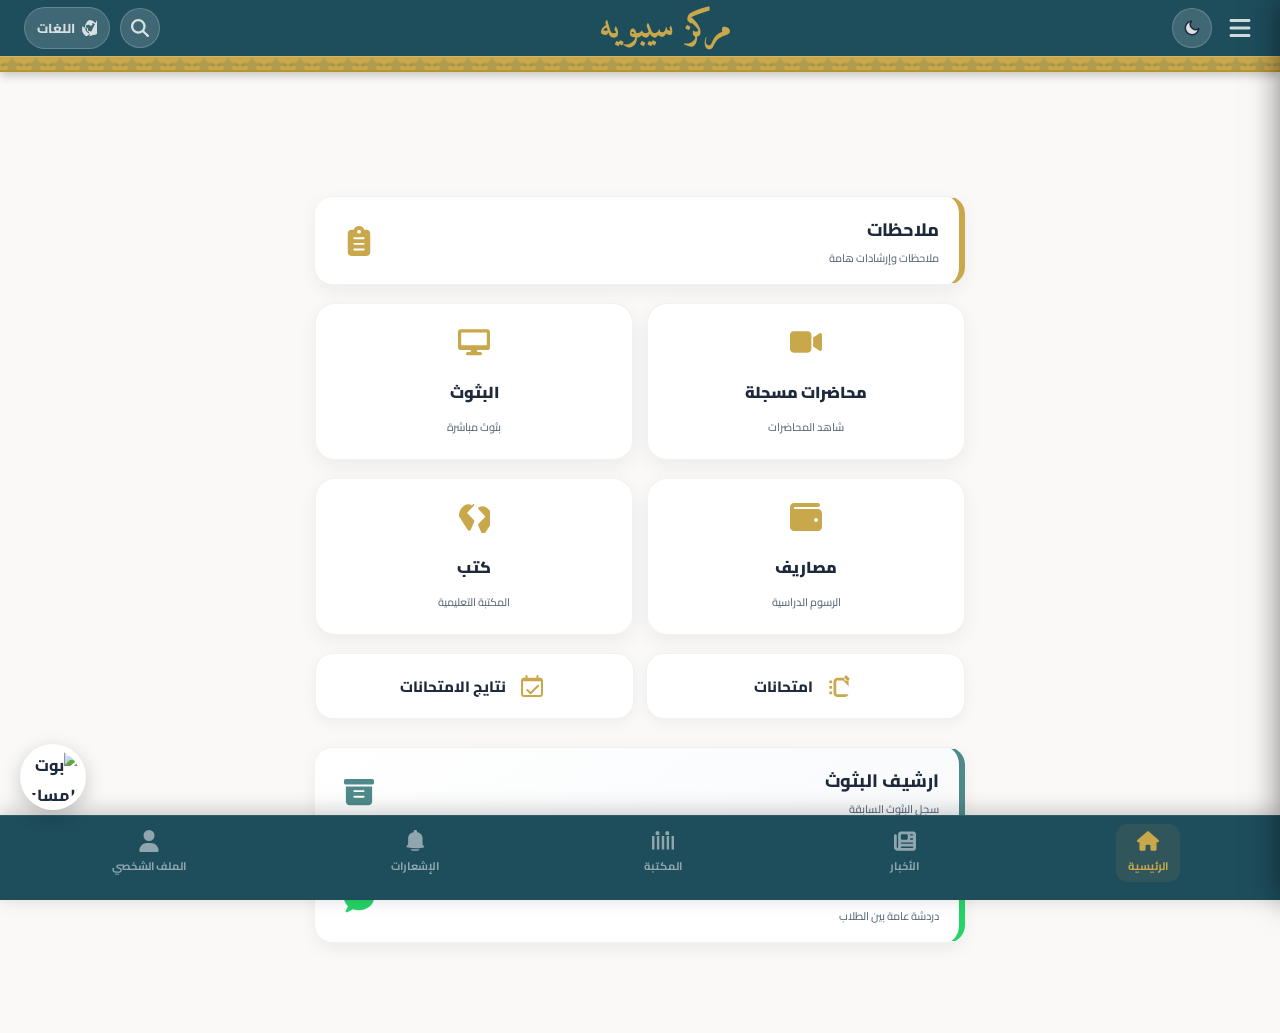
==== main.html @ 17633910 "Add files via upload" ====
<!DOCTYPE html><html lang="ar" dir="rtl" id="htmlTag"><head><meta charset="UTF-8"><meta name="viewport" content="width=device-width,initial-scale=1,maximum-scale=1,user-scalable=no"><title>سيستم الطلاب - مركز سيبويه</title><link rel="preconnect" href="https://fonts.googleapis.com"><link rel="preconnect" href="https://fonts.gstatic.com" crossorigin><link href="https://fonts.googleapis.com/css2?family=Amiri:ital,wght@0,700;1,700&family=Cairo:wght@700;800;900&family=Cinzel+Decorative:wght@700;900&family=Playfair+Display:ital,wght@1,700&family=Inter:wght@700;800&display=swap" rel="stylesheet"><style>
:root{--bg-body:#FBF9F7;--bg-header:#1E4D5C;--bg-card:#fff;--text-main:#1e293b;--text-muted:#5a6b7a;--bg-input:rgba(255,255,255,0.15);--border-color:rgba(0,0,0,0.05);--dropdown-bg:rgba(30,50,60,0.98);--card-item-bg:#f8fafc;--card-item-border:#e2e8f0;--welcome-color:#8B6F47;--svg-fill:#C9A84C;--sidebar-bg:rgba(30,77,92,0.92);--sidebar-text:#fff;--accent-gold:#C9A84C;--empty-text-color:#94a3b8;--bottom-nav-bg:#1E4D5C;--bottom-nav-border:rgba(255,255,255,0.08);--bottom-nav-active:#C9A84C;--bottom-nav-inactive:rgba(255,255,255,0.5);--notif-bg:#fff;--notif-border:#e2e8f0;--notif-hover:#f8fafc;--badge-red:#ef4444}[data-theme="dark"]{--bg-body:#0f172a;--bg-header:#1E4D5C;--bg-card:#1e293b;--text-main:#f8fafc;--text-muted:#cbd5e1;--bg-input:rgba(255,255,255,0.05);--border-color:rgba(255,255,255,0.1);--dropdown-bg:rgba(30,41,59,0.98);--card-item-bg:#334155;--card-item-border:#475569;--welcome-color:#C9A84C;--svg-fill:#C9A84C;--sidebar-bg:rgba(15,23,42,0.92);--empty-text-color:#64748b;--bottom-nav-bg:#1E4D5C;--bottom-nav-border:#334155;--bottom-nav-active:#C9A84C;--bottom-nav-inactive:#64748b;--notif-bg:#1e293b;--notif-border:#334155;--notif-hover:#273548}
*{box-sizing:border-box;margin:0;padding:0;-webkit-tap-highlight-color:transparent;transition:background-color .3s ease,color .3s ease,border-color .3s ease,box-shadow .3s ease}
html[lang="ar"] *{font-family:'Cairo',sans-serif;font-weight:800}
html[lang="en"] *{font-family:'Inter',sans-serif;font-weight:700}
html[lang="ru"] *{font-family:'Inter',sans-serif;font-weight:700}
html[lang="ms"] *{font-family:'Inter',sans-serif;font-weight:700}
body{
  background-color:var(--bg-body);
  min-height:100vh;
  /* display:flex; */
  /* flex-direction:column; */
  /* justify-content:space-between; */
  position:relative;
  overflow-x:hidden;
  color:var(--text-main);
  padding-bottom:80px
}
header{background:var(--bg-header);padding:14px 24px;display:flex;align-items:center;justify-content:space-between;position:fixed;top:0;left:0;right:0;z-index:100;gap:10px;height:56px}
.header-decor{width:100%;height:16px;background-color:var(--accent-gold);background-image:url("data:image/svg+xml,%3Csvg xmlns='http://www.w3.org/2000/svg' width='24' height='16' viewBox='0 0 24 16'%3E%3Cpath d='M12 0l3 5 6 1-5 4 2 6-6-3-6 3 2-6-5-4 6-1z' fill='%231E4D5C' fill-opacity='0.15'/%3E%3Cpath d='M0 8l3-2 3 2-3 2zm24 0l-3-2-3 2 3 2z' fill='%231E4D5C' fill-opacity='0.2'/%3E%3C/svg%3E");background-repeat:repeat-x;background-size:24px 16px;border-bottom:2px solid #b8942f;border-top:1px solid rgba(255,255,255,0.15);box-shadow:0 4px 10px rgba(0,0,0,0.2);z-index:99;position:fixed;top:56px;left:0;right:0}
body::before{content:'';display:block;height:72px;flex-shrink:0}
.header-right-group{display:flex;align-items:center;gap:12px;flex-shrink:0}
.header-left-group{display:flex;align-items:center;gap:10px;flex-shrink:0}
.right-menu{cursor:pointer;display:flex;align-items:center;padding:4px;position:relative}
.right-menu svg{width:24px;height:24px;fill:rgba(255,255,255,0.8)}
.center-title{font-weight:900;color:var(--accent-gold);text-align:center;flex:1;min-width:0;overflow:hidden;text-overflow:ellipsis;white-space:nowrap}
html[lang="ar"] .center-title{font-family:'Amiri',serif;font-style:italic;font-weight:700;font-size:36px}
html[lang="en"] .center-title{font-family:'Cinzel Decorative',serif;font-size:19px;letter-spacing:0px}
html[lang="ru"] .center-title{font-family:'Playfair Display',serif;font-style:italic;font-size:19px}
html[lang="ms"] .center-title{font-family:'Cinzel Decorative',serif;font-size:19px;letter-spacing:0px}
.theme-toggle-btn{cursor:pointer;background:var(--bg-input);width:40px;height:40px;display:flex;align-items:center;justify-content:center;border-radius:50%;border:1px solid rgba(255,255,255,0.2)}
.theme-toggle-btn svg{width:18px;height:18px;fill:rgba(255,255,255,0.8)}
[data-theme="dark"] .theme-toggle-btn .sun-icon{display:block}
[data-theme="dark"] .theme-toggle-btn .moon-icon{display:none}
.theme-toggle-btn .sun-icon{display:none}
.theme-toggle-btn .moon-icon{display:block}
.search-btn{cursor:pointer;background:var(--bg-input);width:40px;height:40px;display:flex;align-items:center;justify-content:center;border-radius:50%;border:1px solid rgba(255,255,255,0.2);flex-shrink:0}
.search-btn svg{width:18px;height:18px;fill:rgba(255,255,255,0.8)}
.search-btn:hover{background-color:var(--accent-gold);border-color:var(--accent-gold)}
.search-btn:hover svg{fill:#1E4D5C}
.search-overlay{display:none;position:fixed;top:0;left:0;right:0;bottom:0;background:rgba(0,0,0,0.7);backdrop-filter:blur(4px);z-index:300;flex-direction:column;align-items:center;padding:20px}
.search-overlay.active{display:flex}
.search-container{width:100%;max-width:550px;margin-top:60px;background:var(--bg-card);border-radius:20px;padding:16px;box-shadow:0 20px 50px rgba(0,0,0,0.3)}
.search-input-wrapper{display:flex;align-items:center;gap:12px;background:var(--card-item-bg);border-radius:14px;padding:12px 16px;border:2px solid var(--border-color)}
.search-input-wrapper:focus-within{border-color:var(--accent-gold)}
.search-input-wrapper svg{width:20px;height:20px;fill:var(--text-muted);flex-shrink:0}
#searchInput{flex:1;background:none;border:none;outline:none;font-size:16px;font-weight:700;color:var(--text-main);font-family:inherit}
#searchInput::placeholder{color:var(--text-muted)}
.search-results{max-height:350px;overflow-y:auto;margin-top:4px;display:none}
.search-results.has-results{display:block}
.search-result-item{display:flex;align-items:center;gap:12px;padding:14px 16px;border-radius:12px;cursor:pointer}
.search-result-item:hover{background:var(--card-item-bg)}
.search-result-item .result-icon{width:40px;height:40px;background:var(--card-item-bg);border-radius:10px;display:flex;align-items:center;justify-content:center;flex-shrink:0}
.search-result-item .result-icon svg{width:20px;height:20px;fill:#1E4D5C}
.search-result-item .result-title{font-size:15px;font-weight:800;color:var(--text-main)}
.search-no-results{text-align:center;padding:30px;color:var(--text-muted);font-weight:700;font-size:14px;display:none}
.search-no-results.show{display:block}
.search-close-btn{margin-top:16px;background:rgba(0,0,0,0.05);color:var(--text-main);border:1px solid var(--border-color);padding:10px 30px;border-radius:50px;cursor:pointer;font-weight:700;font-size:14px;width:100%}
.lang-dropdown-wrapper{position:relative;flex-shrink:0}
.flag-icon{display:flex;align-items:center;gap:6px;font-size:13px;font-weight:800;background:var(--bg-input);padding:8px 12px;border-radius:50px;border:1px solid rgba(255,255,255,0.2);cursor:pointer;user-select:none;color:rgba(255,255,255,0.8);white-space:nowrap}
.flag-icon svg{width:16px;height:16px;fill:rgba(255,255,255,0.8);flex-shrink:0}
.lang-dropdown{display:none;position:absolute;top:50px;background:var(--dropdown-bg);backdrop-filter:blur(10px);border-radius:12px;box-shadow:0 10px 25px rgba(0,0,0,0.3);padding:6px;min-width:150px;z-index:120;border:1px solid rgba(255,255,255,0.1)}
html[dir="rtl"] .lang-dropdown{left:0;right:auto}
html[dir="ltr"] .lang-dropdown{right:0;left:auto}
.lang-dropdown.active{display:block;animation:fadeIn .2s ease forwards}
.lang-option{display:flex;align-items:center;gap:8px;padding:8px 12px;font-size:14px;font-weight:700;color:rgba(255,255,255,0.9);border-radius:8px;cursor:pointer}
.lang-option:hover{background-color:rgba(255,255,255,0.1);color:var(--accent-gold)}
.lang-option img{width:20px;border-radius:2px}
.sidebar{position:fixed;top:0;width:300px;height:100vh;background-color:var(--sidebar-bg);color:var(--sidebar-text);z-index:200;transition:transform .3s cubic-bezier(.4,0,.2,1);padding:24px 20px;display:flex;flex-direction:column;gap:12px;box-shadow:0 0 30px rgba(0,0,0,0.5);overflow-y:auto;backdrop-filter:blur(16px);-webkit-backdrop-filter:blur(16px);border-left:1px solid rgba(255,255,255,0.15)}
html[dir="rtl"] .sidebar{right:0;left:auto;transform:translateX(100%)}
html[dir="ltr"] .sidebar{left:0;right:auto;transform:translateX(-100%)}
.sidebar.open{transform:translateX(0)!important}
.sidebar-profile-section{display:flex;flex-direction:column;align-items:center;text-align:center;padding-bottom:12px;border-bottom:1px solid rgba(255,255,255,0.1);position:relative;gap:10px}
.close-sidebar{position:absolute;top:-6px;cursor:pointer;width:32px;height:32px;display:flex;align-items:center;justify-content:center;border-radius:50%;background:rgba(255,255,255,0.08)}
html[dir="rtl"] .close-sidebar{left:0}
html[dir="ltr"] .close-sidebar{right:0}
.close-sidebar svg{width:14px;height:14px;fill:#fff}
.sidebar-avatar{width:125px;height:125px;border-radius:50%;border:4px solid var(--accent-gold);object-fit:cover;box-shadow:0 6px 20px rgba(0,0,0,0.4);margin-top:10px;cursor:pointer}
.sidebar-name{font-size:20px;font-weight:900;color:#fff;letter-spacing:.5px}
.sidebar-meta-box .sidebar-field:first-child{display:none!important}
.sidebar-meta-box{width:100%;display:flex;flex-direction:column;gap:8px}
.sidebar-field{background:rgba(255,255,255,0.06);border-radius:8px;padding:8px 14px;display:flex;align-items:center;justify-content:space-between;border:1px solid rgba(255,255,255,0.1);min-height:42px}
.sidebar-field span.label{font-size:13px;color:rgba(255,255,255,0.5)}
.sidebar-field .value-text{font-size:14px;color:#e2e8f0;font-weight:800}
.sidebar-action-buttons{display:flex;flex-direction:column;gap:10px;width:100%}
.sidebar-btn-item{display:flex;align-items:center;justify-content:center;gap:12px;text-decoration:none;padding:13px 16px;border-radius:10px;font-weight:800;font-size:15px;cursor:pointer;border:1px solid transparent}
.sidebar-btn-item svg{width:20px;height:20px;flex-shrink:0}
.sidebar-btn-item.support-btn{background:rgba(37,211,102,0.15);border:1px solid rgba(37,211,102,0.3);color:#25d366}
.sidebar-btn-item.support-btn svg{fill:#25d366}
.sidebar-btn-item.support-btn:hover{background:rgba(37,211,102,0.25)}
.sidebar-btn-item.notifications-btn{background:rgba(201,168,76,0.12);border:1px solid rgba(201,168,76,0.3);color:var(--accent-gold)}
.sidebar-btn-item.notifications-btn svg{fill:var(--accent-gold)}
.sidebar-btn-item.notifications-btn:hover{background:rgba(201,168,76,0.22)}
.sidebar-btn-item.logout{color:#ff4d4d;background:rgba(255,77,77,0.08);border:1px solid rgba(255,77,77,0.15)}
.sidebar-btn-item.logout svg{fill:#ff4d4d}
.sidebar-btn-item.logout:hover{background:rgba(255,77,77,0.18)}
.sidebar-logo-container{width:100%;display:flex;justify-content:center;align-items:center;flex:1;padding-top:5px;margin-top:auto}
.sidebar-logo-container img{width:100%;max-width:240px;height:auto;object-fit:contain;opacity:.9}
.sidebar-overlay{display:none;position:fixed;top:0;left:0;width:100vw;height:100vh;background:rgba(0,0,0,0.5);backdrop-filter:blur(3px);z-index:150}
.sidebar-overlay.show{display:block}
main{max-width:650px;width:92%;margin:45px auto 10px auto;display:flex;flex-direction:column;gap:18px}
.welcome-text{text-align:center;font-size:26px;font-weight:800;color:var(--welcome-color);margin-bottom:25px;min-height:36px}
.menu-item{background-color:var(--bg-card);padding:16px 20px;border-radius:18px;display:flex;align-items:center;justify-content:space-between;text-decoration:none;color:var(--text-main);box-shadow:0 6px 18px rgba(0,0,0,0.06);cursor:pointer;border:1px solid var(--border-color);gap:12px;min-height:70px;flex-direction:row;border-right:6px solid var(--accent-gold);border-left:none}
.menu-item:hover{transform:translateY(-2px);box-shadow:0 10px 25px rgba(0,0,0,0.1)}
.menu-item .menu-item-text{display:flex;flex-direction:column;gap:2px;flex:1}
.menu-item .menu-item-text span{font-size:18px;font-weight:800}
.menu-item .menu-item-text .menu-item-desc{font-size:11px;color:var(--text-muted);font-weight:500}
.menu-item .svg-icon-wrapper{width:48px;height:48px;display:flex;justify-content:center;align-items:center;flex-shrink:0}
.menu-item .svg-icon-wrapper svg{width:30px;height:30px;fill:#C9A84C}
.menu-grid-row{display:grid;grid-template-columns:1fr 1fr;gap:14px}
.menu-card-box{background-color:var(--bg-card);border-radius:20px;display:flex;flex-direction:column;align-items:center;justify-content:center;text-align:center;text-decoration:none;color:var(--text-main);box-shadow:0 6px 20px rgba(0,0,0,0.06);cursor:pointer;border:1px solid var(--border-color);padding:22px 12px;gap:10px;min-height:150px}
.menu-card-box:hover{transform:translateY(-3px);box-shadow:0 12px 28px rgba(0,0,0,0.1);border-color:var(--accent-gold)}
.menu-card-box .card-box-icon svg{width:32px;height:32px;fill:#C9A84C}
.menu-card-box .card-box-title{font-size:16px;font-weight:900}
.menu-card-box .card-box-desc{font-size:11px;color:var(--text-muted);font-weight:500}
.menu-small-row{display:grid;grid-template-columns:1fr 1fr;gap:12px}
.menu-small-card{background-color:var(--bg-card);border-radius:18px;display:flex;align-items:center;justify-content:center;text-decoration:none;color:var(--text-main);box-shadow:0 4px 14px rgba(0,0,0,0.05);cursor:pointer;border:1px solid var(--border-color);padding:14px 18px;gap:8px;min-height:56px;flex-direction:row}
.menu-small-card:hover{transform:translateY(-2px);box-shadow:0 8px 20px rgba(0,0,0,0.08)}
.menu-small-card .small-card-icon{flex-shrink:0;width:36px;height:36px;display:flex;align-items:center;justify-content:center}
.menu-small-card .small-card-icon svg{width:22px;height:22px;fill:#C9A84C}
.menu-small-card .small-card-title{font-size:15px;font-weight:800}
.menu-archive-item{background:linear-gradient(145deg,var(--bg-card) 0%,var(--card-item-bg) 100%);border-right:6px solid #4F8A8B;margin-top:10px}
.menu-archive-item .svg-icon-wrapper svg{fill:#4F8A8B}
.content-page{display:none}
.content-page.active{display:block}
.content-page .empty-state-container{max-width:650px;width:92%;margin:40px auto 0;display:flex;flex-direction:column;align-items:center;text-align:center;gap:20px}
.content-page .empty-state-icon{width:100px;height:100px;border-radius:50%;background:var(--card-item-bg);border:3px dashed var(--accent-gold);display:flex;align-items:center;justify-content:center;margin-bottom:10px;box-shadow:0 6px 18px rgba(0,0,0,0.08)}
.content-page .empty-state-icon svg{width:48px;height:48px;fill:#C9A84C;opacity:.6}
.content-page .empty-state-message{font-size:28px;font-weight:900;color:var(--empty-text-color)}
.notifications-embedded{display:none}
.notifications-embedded.active{display:block}
.notifications-embedded .notifications-page-container{max-width:650px;width:92%;margin:25px auto 0;display:flex;flex-direction:column;gap:16px}
.notifications-embedded .notifications-page-title{font-size:28px;font-weight:900;color:var(--text-main);text-align:center;margin:0;padding:0}
.notification-card{background:var(--notif-bg);border:1px solid var(--notif-border);border-radius:24px;box-shadow:0 10px 25px -8px rgba(0,0,0,0.06);padding:18px;margin-bottom:14px;cursor:pointer}
.notif-header{display:flex;align-items:center;gap:12px;margin-bottom:12px}
.notif-icon{width:44px;height:44px;background:rgba(201,168,76,0.1);border-radius:14px;display:flex;align-items:center;justify-content:center;flex-shrink:0}
.notif-icon svg{width:24px;height:24px;fill:var(--accent-gold)}
.notif-meta{flex:1}
.notif-title{font-size:16px;font-weight:800;color:var(--text-main);margin-bottom:4px}
.notif-date{font-size:12px;color:var(--text-muted);font-weight:600}
.notif-sender{font-size:13px;color:var(--text-muted);display:flex;align-items:center;gap:4px;margin-bottom:8px}
.verified-badge-sender{display:inline-flex;width:16px;height:16px;background:var(--accent-gold);border-radius:50%;align-items:center;justify-content:center;margin-inline-start:4px}
.verified-badge-sender svg{width:10px;height:10px;fill:#1E4D5C}
.notif-preview{font-size:13px;color:var(--text-muted);line-height:1.5}
.empty-notifications{text-align:center;padding:50px 20px;color:var(--empty-text-color);font-size:18px;font-weight:800}
.notif-detail-overlay{display:none;position:fixed;top:0;left:0;right:0;bottom:0;background:rgba(0,0,0,0.6);backdrop-filter:blur(8px);z-index:400;justify-content:center;align-items:center;padding:20px}
.notif-detail-overlay.active{display:flex}
.notif-detail-card{background:var(--bg-card);border-radius:28px;width:100%;max-width:600px;max-height:85vh;overflow-y:auto;box-shadow:0 20px 40px rgba(0,0,0,0.25);padding:32px 24px 24px;position:relative;margin:0 16px}
.notif-detail-close{position:absolute;top:16px;right:16px;width:36px;height:36px;border-radius:50%;background:rgba(0,0,0,0.05);border:none;cursor:pointer;display:flex;align-items:center;justify-content:center;z-index:2}
[data-theme="dark"] .notif-detail-close{background:rgba(255,255,255,0.1)}
.notif-detail-close svg{width:16px;height:16px;fill:var(--text-main)}
.notif-detail-title{font-size:22px;font-weight:900;margin-bottom:8px;padding-right:40px}
.notif-detail-meta{font-size:13px;color:var(--text-muted);margin-bottom:16px;padding-right:40px}
.notif-detail-sender{display:flex;align-items:center;gap:6px;margin-bottom:20px;font-weight:600}
.notif-detail-body{font-size:15px;line-height:1.9;color:var(--text-main);white-space:pre-line}
.bottom-nav{position:fixed;bottom:0;left:0;right:0;background:var(--bottom-nav-bg);border-top:1px solid var(--bottom-nav-border);display:flex;justify-content:space-around;align-items:center;padding:8px 10px 18px 10px;z-index:50;box-shadow:0 -4px 20px rgba(0,0,0,0.2)}
.bottom-nav-item{display:flex;flex-direction:column;align-items:center;gap:4px;cursor:pointer;padding:6px 12px;border-radius:12px;transition:all .2s ease;text-decoration:none;color:var(--bottom-nav-inactive);min-width:60px}
.bottom-nav-item.active{color:var(--bottom-nav-active);background:rgba(201,168,76,0.1)}
.bottom-nav-item svg{width:22px;height:22px;fill:currentColor}
.bottom-nav-item span{font-size:11px;font-weight:700;white-space:nowrap}
.bottom-nav-item:hover{color:var(--bottom-nav-active)}
.profile-embedded{display:none}
.profile-embedded.active{display:block;width:100%;background:var(--bg-card);min-height:calc(100vh - 72px - 56px - 80px)}
.profile-simple{display:flex;flex-direction:column;align-items:center;padding:20px 0 0}
.profile-title{font-size:28px;font-weight:900;color:var(--text-main);text-align:center;margin:10px 0 20px 0}
.profile-avatar-container{position:relative;cursor:pointer;margin:10px 0 20px}
.profile-avatar-large{width:120px;height:120px;border-radius:50%;border:3px solid var(--accent-gold);object-fit:cover;transition:opacity .2s}
.profile-avatar-container:hover .profile-avatar-large{opacity:.8}
.profile-avatar-overlay{position:absolute;top:50%;left:50%;transform:translate(-50%,-50%);color:white;background:rgba(0,0,0,0.5);width:100%;height:100%;border-radius:50%;display:flex;align-items:center;justify-content:center;opacity:0;transition:opacity .2s}
.profile-avatar-container:hover .profile-avatar-overlay{opacity:1}
.profile-avatar-overlay svg{width:30px;height:30px;fill:white}
.profile-info-list{width:100%;display:flex;flex-direction:column;margin-top:0;background:var(--bg-card);border-top:1px solid var(--border-color)}
.profile-info-item{background:transparent;padding:16px 20px;width:100%;display:flex;align-items:center;justify-content:space-between;border-bottom:1px solid var(--border-color);min-height:56px}
.profile-info-item:last-child{border-bottom:none}
.info-label{font-weight:700;color:var(--text-muted);font-size:15px}
.info-value{font-weight:800;color:var(--text-main);font-size:16px;word-break:break-word;text-align:left}
html[dir="rtl"] .info-value{text-align:right}
@keyframes fadeIn{from{opacity:0;transform:translateY(-10px) scale(.98)}to{opacity:1;transform:translateY(0) scale(1)}}
@media (max-width:480px){
  header{padding:12px;height:50px}
  .header-decor{top:50px}
  body::before{height:66px}
  main{margin-top:35px}
  html[lang="ar"] .center-title{font-size:24px!important}
  .center-title{font-size:15px!important}
  .flag-icon{padding:6px 8px;font-size:11px;gap:4px}
  .flag-icon svg{width:14px;height:14px}
  .theme-toggle-btn,.search-btn{width:34px;height:34px}
  .header-right-group{gap:8px}
  .header-left-group{gap:6px}
  .welcome-text{font-size:20px}
  .sidebar{width:290px;padding:20px 15px;gap:10px}
  .sidebar-avatar{width:110px;height:110px}
  .sidebar-name{font-size:18px}
  .menu-item{padding:14px 16px;min-height:64px}
  .menu-item .menu-item-text span{font-size:16px}
  .menu-item .svg-icon-wrapper{width:42px;height:42px}
  .menu-item .svg-icon-wrapper svg{width:26px;height:26px}
  .menu-card-box{padding:18px 10px;min-height:130px}
  .menu-card-box .card-box-icon svg{width:28px;height:28px}
  .menu-card-box .card-box-title{font-size:14px}
  .menu-small-card{min-height:48px;padding:12px 14px}
  .sidebar-logo-container img{max-width:200px}
  .bottom-nav-item svg{width:20px;height:20px}
  .bottom-nav-item span{font-size:10px}
  .notif-detail-card{padding:24px 16px 16px}
  .profile-title{font-size:24px;margin:10px 0 16px 0}
}
.books-list{display:flex;flex-direction:column;gap:10px;margin-top:0}
.book-card{display:flex;align-items:center;background:var(--bg-card);border:1px solid var(--border-color);border-radius:12px;padding:12px 16px;gap:12px;transition:box-shadow .2s}
.book-card:hover{box-shadow:0 4px 12px rgba(0,0,0,0.05)}
.book-icon{flex-shrink:0}
.book-icon img{width:36px;height:36px;object-fit:contain}
.book-info{flex:1;min-width:0}
.book-title{font-size:16px;font-weight:800;color:var(--text-main);margin-bottom:4px;white-space:nowrap;overflow:hidden;text-overflow:ellipsis}
.book-meta{display:flex;gap:12px;font-size:12px;color:var(--text-muted);flex-wrap:wrap}
.book-sender{font-size:12px;color:var(--text-muted);margin-top:2px}
.btn-download{display:inline-block;padding:8px 16px;border-radius:8px;background:#1E4D5C;color:#fff;text-decoration:none;font-size:13px;font-weight:700;white-space:nowrap;flex-shrink:0}
.btn-download:hover{background:#152e3a}
.lectures-list{display:flex;flex-direction:column;gap:8px}
.lecture-card{background:var(--bg-card);border:1px solid var(--border-color);border-radius:14px;overflow:hidden;box-shadow:0 2px 8px rgba(0,0,0,0.04)}
.lecture-banner{width:100%;height:100px;object-fit:cover}
.lecture-content{padding:10px 14px}
.lecture-title{font-size:15px;font-weight:900;color:var(--text-main);margin-bottom:4px}
.lecture-meta{display:flex;gap:10px;font-size:11px;color:var(--text-muted);align-items:center;margin-bottom:4px}
.lecture-meta svg{width:12px;height:12px;fill:var(--text-muted);flex-shrink:0}
.lecture-status{font-size:10px;font-weight:800;padding:2px 10px;border-radius:12px;background:#e8f5e9;color:#2e7d32;display:inline-block;margin-bottom:8px}
.lecture-status.paid{background:#fff3e0;color:#e65100}
.lecture-btn{display:block;padding:8px 0;text-align:center;background:#1E4D5C;color:#fff;border-radius:6px;font-weight:700;text-decoration:none;font-size:13px}
.streams-list{display:flex;flex-direction:column;gap:10px;margin-top:0}
.stream-card{display:flex;align-items:center;background:var(--bg-card);border:1px solid var(--border-color);border-radius:12px;padding:12px 16px;gap:12px;transition:box-shadow .2s}
.stream-card:hover{box-shadow:0 4px 12px rgba(0,0,0,0.05)}
.stream-icon{flex-shrink:0;width:36px;height:36px;display:flex;align-items:center;justify-content:center}
.stream-icon svg{width:28px;height:28px;fill:none;stroke:#1E4D5C;stroke-width:1.5}
.stream-info{flex:1;min-width:0}
.stream-title{font-size:16px;font-weight:800;color:var(--text-main);margin-bottom:4px;white-space:nowrap;overflow:hidden;text-overflow:ellipsis}
.stream-meta{display:flex;gap:12px;font-size:12px;color:var(--text-muted);flex-wrap:wrap}
.stream-sender{font-size:12px;color:var(--text-muted);margin-top:2px}
.btn-join{display:inline-block;padding:8px 16px;border-radius:8px;background:#1E4D5C;color:#fff;text-decoration:none;font-size:13px;font-weight:700;white-space:nowrap;flex-shrink:0}
.btn-join:hover{background:#152e3a}
.notes-list{display:flex;flex-direction:column;gap:10px;margin-top:0}
.note-card{display:flex;align-items:center;background:var(--bg-card);border:1px solid var(--border-color);border-radius:12px;padding:12px 16px;gap:12px;transition:box-shadow .2s}
.note-card:hover{box-shadow:0 4px 12px rgba(0,0,0,0.05)}
.note-icon{flex-shrink:0;width:36px;height:36px;display:flex;align-items:center;justify-content:center}
.note-icon svg{width:24px;height:24px;fill:#1E4D5C}
.note-info{flex:1;min-width:0}
.note-title{font-size:16px;font-weight:800;color:var(--text-main);margin-bottom:4px;white-space:nowrap;overflow:hidden;text-overflow:ellipsis}
.note-meta{display:flex;gap:12px;font-size:12px;color:var(--text-muted);flex-wrap:wrap}
.note-sender{font-size:12px;color:var(--text-muted);margin-top:2px}
.btn-view-note{display:inline-block;padding:8px 16px;border-radius:8px;background:#1E4D5C;color:#fff;border:none;font-size:13px;font-weight:700;white-space:nowrap;cursor:pointer}
.btn-view-note:hover{background:#152e3a}
.note-detail-modal{display:none;position:fixed;top:0;left:0;right:0;bottom:0;background:rgba(0,0,0,0.5);z-index:500;justify-content:center;align-items:center;padding:20px}
.note-detail-modal.active{display:flex}
.note-detail-content{background:var(--bg-card);border-radius:16px;padding:24px;max-width:500px;width:100%;position:relative;max-height:80vh;overflow-y:auto}
.close-note-modal{position:absolute;top:10px;right:15px;font-size:28px;font-weight:bold;cursor:pointer;color:var(--text-main)}
.chat-fab{position:fixed;bottom:90px;left:20px;right:auto;z-index:500;cursor:pointer;width:66px;height:66px;border-radius:50%;background:var(--bg-card);box-shadow:0 6px 20px rgba(0,0,0,0.2);display:flex;align-items:center;justify-content:center;transition:transform .3s ease}
.chat-fab img{width:54px;height:54px;border-radius:50%;object-fit:cover}
.chat-fab:hover{transform:scale(1.08)}
.welcome-tooltip{position:fixed;bottom:170px;left:100px;right:auto;background:var(--bg-card);border:1px solid var(--border-color);border-radius:16px;box-shadow:0 8px 25px rgba(0,0,0,0.15);padding:14px 16px;z-index:501;max-width:240px;display:none;align-items:flex-start;gap:10px;animation:fadeIn .3s ease}
.welcome-tooltip p{font-size:14px;font-weight:700;color:var(--text-main);margin:0;line-height:1.5}
.welcome-tooltip .close-tip{cursor:pointer;color:var(--text-muted);font-size:18px;line-height:1;margin-top:-2px}
.chat-widget{position:fixed;bottom:20px;left:20px;right:auto;width:420px;max-width:calc(100vw - 40px);height:620px;max-height:calc(100vh - 100px);background:var(--bg-card);border-radius:24px;box-shadow:0 20px 50px rgba(0,0,0,0.3);z-index:600;display:none;flex-direction:column;overflow:hidden;border:1px solid var(--border-color)}
.chat-widget.open{display:flex}
.chat-header{background:#1E4D5C;padding:16px 20px;display:flex;align-items:center;gap:12px;color:#fff;position:relative}
.chat-header img{width:44px;height:44px;border-radius:50%;border:2px solid var(--accent-gold);object-fit:cover}
.chat-header .bot-name{font-weight:900;font-size:18px}
.chat-close{position:absolute;top:12px;left:12px;right:auto;width:32px;height:32px;background:rgba(255,255,255,0.15);border-radius:50%;display:flex;align-items:center;justify-content:center;cursor:pointer;font-size:20px;line-height:1}
.chat-body{flex:1;overflow-y:auto;padding:16px;display:flex;flex-direction:column;gap:12px;background:var(--bg-body)}
.message-row{display:flex;gap:8px;align-items:flex-end}
.message-row.user{flex-direction:row-reverse}
.message-row img{width:32px;height:32px;border-radius:50%;object-fit:cover}
.message-bubble{max-width:80%;padding:10px 14px;border-radius:18px;font-size:14px;font-weight:600;line-height:1.5;position:relative;word-break:break-word}
.message-row.bot .message-bubble{background:var(--bg-card);border:1px solid var(--border-color);color:var(--text-main);border-bottom-right-radius:4px}
.message-row.user .message-bubble{background:#1E4D5C;color:#fff;border-bottom-left-radius:4px}
.message-time{font-size:10px;color:var(--text-muted);margin-top:4px;display:block}
.typing-dots{display:flex;gap:4px;align-items:center;padding:8px 12px}
.typing-dots span{width:8px;height:8px;background:var(--text-muted);border-radius:50%;animation:typingBounce 1.4s infinite ease-in-out}
.typing-dots span:nth-child(2){animation-delay:.2s}
.typing-dots span:nth-child(3){animation-delay:.4s}
@keyframes typingBounce{0%,60%,100%{transform:translateY(0)}30%{transform:translateY(-6px)}}
.chat-footer{display:flex;gap:10px;padding:12px 16px;border-top:1px solid var(--border-color);background:var(--bg-card)}
.chat-footer input{flex:1;padding:10px 14px;border-radius:24px;border:1px solid var(--border-color);background:var(--bg-body);font-size:14px;outline:none;color:var(--text-main)}
.chat-footer button{width:44px;height:44px;border-radius:50%;background:#1E4D5C;border:none;display:flex;align-items:center;justify-content:center;cursor:pointer;padding:0}
.chat-footer button svg{width:20px;height:20px;fill:#fff}
@keyframes botBounce{0%,100%{transform:translateY(0)}50%{transform:translateY(-5px)}}
.chat-fab img{animation:botBounce 2s infinite}

/* ---------- شات عام ---------- */
.chat-main-container {
  display: flex;
  flex-direction: column;
  height: calc(100vh - 72px - 56px - 80px);
  background: var(--bg-card);
  overflow: hidden;
  margin: 0;
  width: 100%;
  box-shadow: none;
  border: none;
}
.chat-page-header {
  background: #075E54;
  padding: 14px 20px;
  display: flex;
  align-items: center;
  gap: 12px;
  color: #fff;
  flex-shrink: 0;
}
.chat-page-header-icon {
  width: 40px;
  height: 40px;
  border-radius: 50%;
  background: rgba(255,255,255,0.15);
  display: flex;
  align-items: center;
  justify-content: center;
}
.chat-page-title {
  font-weight: 900;
  font-size: 18px;
  flex: 1;
}
.chat-online-indicator {
  font-size: 12px;
  background: rgba(255,255,255,0.2);
  padding: 6px 14px;
  border-radius: 20px;
  font-weight: 700;
  display: flex;
  align-items: center;
  gap: 4px;
}
.chat-messages-area {
  flex: 1;
  overflow-y: auto;
  padding: 16px;
  display: flex;
  flex-direction: column;
  gap: 4px;
  background: var(--bg-body);
  scroll-behavior: smooth;
}
.chat-empty-state {
  display: flex;
  flex-direction: column;
  align-items: center;
  justify-content: center;
  gap: 16px;
  height: 100%;
  color: var(--text-muted);
  font-weight: 700;
  font-size: 15px;
}
.chat-msg-row {
  display: flex;
  flex-direction: column;
  margin-bottom: 8px;
  animation: fadeIn 0.2s ease;
}
.chat-msg-row.mine {
  align-items: flex-end;
}
.chat-msg-row.other {
  align-items: flex-start;
}
.chat-msg-sender {
  font-size: 11px;
  font-weight: 800;
  color: var(--accent-gold);
  margin-bottom: 2px;
  padding: 0 8px;
}
.chat-msg-reply-preview {
  background: rgba(0,0,0,0.05);
  border-radius: 8px;
  padding: 6px 10px;
  margin-bottom: 4px;
  border-right: 3px solid var(--accent-gold);
  font-size: 11px;
  color: var(--text-muted);
  max-width: 85%;
  cursor: pointer;
  display: flex;
  flex-direction: column;
  gap: 2px;
}
[data-theme="dark"] .chat-msg-reply-preview {
  background: rgba(255,255,255,0.05);
}
.chat-msg-reply-name {
  font-weight: 800;
  color: var(--accent-gold);
  font-size: 11px;
}
.chat-msg-bubble {
  max-width: 80%;
  padding: 10px 14px;
  border-radius: 16px;
  font-size: 14px;
  font-weight: 600;
  line-height: 1.5;
  word-break: break-word;
  position: relative;
  cursor: pointer;
  user-select: none;
  transition: transform 0.15s ease;
}
.chat-msg-row.mine .chat-msg-bubble {
  background: #DCF8C6;
  color: #1e293b;
  border-bottom-right-radius: 4px;
}
.chat-msg-row.other .chat-msg-bubble {
  background: var(--bg-card);
  color: var(--text-main);
  border-bottom-left-radius: 4px;
  border: 1px solid var(--border-color);
}
[data-theme="dark"] .chat-msg-row.mine .chat-msg-bubble {
  background: #005c4b;
  color: #e2e8f0;
}
.chat-msg-time {
  font-size: 10px;
  color: var(--text-muted);
  margin-top: 2px;
  padding: 0 8px;
}
.reply-bar {
  display: flex;
  align-items: center;
  justify-content: space-between;
  padding: 10px 16px;
  background: var(--bg-card);
  border-top: 1px solid var(--border-color);
  flex-shrink: 0;
}
.reply-bar-content {
  display: flex;
  align-items: center;
  gap: 10px;
  flex: 1;
  min-width: 0;
}
.reply-bar-line {
  width: 4px;
  height: 36px;
  background: var(--accent-gold);
  border-radius: 2px;
  flex-shrink: 0;
}
.reply-bar-info {
  display: flex;
  flex-direction: column;
  min-width: 0;
}
.reply-bar-name {
  font-weight: 800;
  font-size: 13px;
  color: var(--accent-gold);
}
.reply-bar-msg {
  font-size: 12px;
  color: var(--text-muted);
  white-space: nowrap;
  overflow: hidden;
  text-overflow: ellipsis;
}
.reply-bar-close {
  background: none;
  border: none;
  font-size: 22px;
  cursor: pointer;
  color: var(--text-muted);
  padding: 4px 8px;
}
.emoji-bar {
  display: flex;
  gap: 4px;
  padding: 8px 12px;
  background: var(--bg-card);
  border-top: 1px solid var(--border-color);
  flex-wrap: wrap;
  flex-shrink: 0;
}
.emoji-btn {
  font-size: 24px;
  background: none;
  border: none;
  cursor: pointer;
  padding: 4px 6px;
  border-radius: 8px;
  transition: background 0.15s;
}
.emoji-btn:hover {
  background: var(--card-item-bg);
}
.chat-input-container {
  display: flex;
  align-items: center;
  gap: 8px;
  padding: 10px 14px;
  background: var(--bg-card);
  border-top: 1px solid var(--border-color);
  flex-shrink: 0;
}
.chat-emoji-toggle {
  background: none;
  border: none;
  font-size: 22px;
  cursor: pointer;
  padding: 6px;
  border-radius: 50%;
  transition: background 0.15s;
  flex-shrink: 0;
}
.chat-emoji-toggle:hover {
  background: var(--card-item-bg);
}
.chat-input-field {
  flex: 1;
  padding: 10px 16px;
  border-radius: 24px;
  border: 1px solid var(--border-color);
  background: var(--bg-body);
  font-size: 14px;
  font-weight: 600;
  outline: none;
  color: var(--text-main);
  font-family: inherit;
}
.chat-input-field:focus {
  border-color: var(--accent-gold);
}
.chat-send-btn {
  width: 42px;
  height: 42px;
  border-radius: 50%;
  background: #075E54;
  border: none;
  cursor: pointer;
  display: flex;
  align-items: center;
  justify-content: center;
  flex-shrink: 0;
  transition: transform 0.15s;
}
.chat-send-btn:hover {
  transform: scale(1.05);
}
.chat-send-btn:active {
  transform: scale(0.95);
}
@media (max-width: 480px) {
  .chat-main-container {
    width: 100%;
    height: calc(100vh - 66px - 80px);
  }
  .chat-msg-bubble {
    max-width: 88%;
  }
}
/* نهاية إضافات الشات */
</style></head><body>
<input type="file" id="avatarUpload" accept="image/*" style="display:none">

<div class="sidebar-overlay" id="sidebarOverlay"></div>
<div class="sidebar" id="sidebarMenu">
  <div class="sidebar-profile-section">
    <div class="close-sidebar" id="closeSidebar"><svg viewBox="0 0 384 512"><path d="M342.6 150.6c12.5-12.5 12.5-32.8 0-45.3s-32.8-12.5-45.3 0L192 210.7 86.6 105.4c-12.5-12.5-32.8-12.5-45.3 0s-12.5 32.8 0 45.3L146.7 256 41.4 361.4c-12.5 12.5-12.5 32.8 0 45.3s32.8 12.5 45.3 0L192 301.3 297.4 406.6c12.5 12.5 32.8 12.5 45.3 0s12.5-32.8 0-45.3L237.3 256 342.6 150.6z"/></svg></div>
    <img src="https://i.postimg.cc/vTYPtt91/Background-Eraser-20260603-012724521.png" alt="Avatar" class="sidebar-avatar" id="sidebarAvatar">
    <div class="sidebar-name" id="sidebarNameDisplay">محمد عادل عبدالله</div>
    <div class="sidebar-meta-box">
      <div class="sidebar-field"><span class="label" id="lbl-sidebar-country">الدولة:</span><span class="value-text" id="sidebarCountryValue">دغستان - روسيا</span></div>
    </div>
  </div>
  <div class="sidebar-action-buttons">
    <a href="https://wa.me/201148854362" target="_blank" class="sidebar-btn-item support-btn"><svg viewBox="0 0 448 512"><path d="M380.9 97.1C339 55.1 283.2 32 223.9 32c-122.4 0-222 99.6-222 222 0 39.1 10.2 77.3 29.6 111L0 480l117.7-30.9c32.4 17.7 68.9 27 106.1 27h.1c122.3 0 224.1-99.6 224.1-222 0-59.3-25.2-115-67.1-157zm-157 341.6c-33.2 0-65.7-8.9-94-25.7l-6.7-4-69.8 18.3L72 359.2l-4.4-7c-18.5-29.4-28.2-63.3-28.2-98.2 0-101.7 82.8-184.5 184.6-184.5 49.3 0 95.6 19.2 130.4 54.1 34.8 34.9 56.2 81.2 56.1 130.5 0 101.8-84.9 184.6-186.6 184.6zm101.2-138.2c-5.5-2.8-32.8-16.2-37.9-18-5.1-1.9-8.8-2.8-12.5 2.8-3.7 5.6-14.3 18-17.6 21.8-3.2 3.7-6.5 4.2-12 1.4-32.6-16.3-54-29.1-75.5-66-5.7-9.8 5.7-9.1 16.3-30.3 1.8-3.7 .9-6.9-.5-9.7-1.4-2.8-12.5-30.1-17.1-41.2-4.5-10.8-9.1-9.3-12.5-9.5-3.2-.2-6.9-.2-10.6-.2-3.7 0-9.7 1.4-14.8 6.9-5.1 5.6-19.4 19-19.4 46.3 0 27.3 19.9 53.7 22.6 57.4 2.8 3.7 39.1 59.7 94.8 83.8 35.2 15.2 49 16.5 66.6 13.9 10.7-1.6 32.8-13.4 37.4-26.4 4.6-13 4.6-24.1 3.2-26.4-1.3-2.5-5-3.9-10.5-6.6z"/></svg><span id="txt-nav-support">الدعم</span></a>
    <div class="sidebar-btn-item notifications-btn" id="notifBtn"><svg viewBox="0 0 448 512"><path d="M224 0c-17.7 0-32 14.3-32 32V49.9C119 56 64 117.6 64 192v121.6c0 14.7-5.9 28.9-16.3 39.3l-19 19C19.5 381 24.5 398 37.5 401.4C100.8 418.1 166.7 424 233.1 424c65.4 0 130.3-5.7 192.5-19.1c12.9-2.8 18-19.4 9.1-28.3l-18.3-18.3c-10.4-10.4-16.3-24.6-16.3-39.3V192c0-74.4-55-136-128-142.1V32c0-17.7-14.3-32-32-32zM128 448c0 17.7 14.3 32 32 32h128c17.7 0 32-14.3 32-32H128z"/></svg><span id="txt-nav-notif">الإشعارات</span></div>
    <div class="sidebar-btn-item logout" id="logoutBtn"><svg viewBox="0 0 512 512"><path d="M377.9 105.9L500.7 228.7c7.2 7.2 11.3 17.1 11.3 27.3s-4.1 20.1-11.3 27.3L377.9 406.1c-6.4 6.4-15 9.9-24 9.9c-18.7 0-33.9-15.2-33.9-33.9l0-62.1-128 0c-17.7 0-32-14.3-32-32l0-64c0-17.7 14.3-32 32-32l128 0 0-62.1c0-18.7 15.2-33.9 33.9-33.9c9 0 17.6 3.6 24 9.9zM160 96L96 96c-17.7 0-32 14.3-32 32l0 256c0 17.7 14.3 32 32 32l64 0c17.7 0 32 14.3 32 32s-14.3 32-32 32l-64 0c-53 0-96-43-96-96L0 128C0 75 43 32 96 32l64 0c17.7 0 32 14.3 32 32s-14.3 32-32 32z"/></svg><span id="txt-nav-logout">تسجيل الخروج</span></div>
  </div>
  <div class="sidebar-logo-container">
    <img src="https://i.postimg.cc/jSyt9RmC/20260518-032804.png" alt="Center Logo">
  </div>
</div>

<header>
  <div class="header-right-group">
    <div class="right-menu" id="burgerBtn"><svg viewBox="0 0 448 512"><path d="M0 96C0 78.3 14.3 64 32 64H416c17.7 0 32 14.3 32 32s-14.3 32-32 32H32C14.3 128 0 113.7 0 96zM0 256c0-17.7 14.3-32 32-32H416c17.7 0 32 14.3 32 32s-14.3 32-32 32H32c-17.7 0-32-14.3-32-32zM448 416c0 17.7-14.3 32-32 32H32c-17.7 0-32-14.3-32-32s14.3-32 32-32H416c17.7 0 32 14.3 32 32z"/></svg></div>
    <div class="theme-toggle-btn" id="themeToggleBtn">
      <svg class="moon-icon" viewBox="0 0 24 24" fill="none" stroke="currentColor" stroke-width="2" stroke-linecap="round" stroke-linejoin="round"><path d="M21 12.79A9 9 0 1 1 11.21 3 7 7 0 0 0 21 12.79z"></path></svg>
      <svg class="sun-icon" viewBox="0 0 24 24" fill="none" stroke="currentColor" stroke-width="2" stroke-linecap="round" stroke-linejoin="round"><circle cx="12" cy="12" r="5"></circle><line x1="12" y1="1" x2="12" y2="3"></line><line x1="12" y1="21" x2="12" y2="23"></line><line x1="4.22" y1="4.22" x2="5.64" y2="5.64"></line><line x1="18.36" y1="18.36" x2="19.78" y2="19.78"></line><line x1="1" y1="12" x2="3" y2="12"></line><line x1="21" y1="12" x2="23" y2="12"></line><line x1="4.22" y1="19.78" x2="5.64" y2="18.36"></line><line x1="18.36" y1="5.64" x2="19.78" y2="4.22"></line></svg>
    </div>
  </div>
  <div class="center-title" id="txt-brand-title">مركز سيبويه</div>
  <div class="header-left-group">
    <div class="search-btn" id="searchBtn"><svg viewBox="0 0 512 512"><path d="M416 208c0 45.9-14.9 88.3-40 122.7L502.6 457.4c12.5 12.5 12.5 32.8 0 45.3s-32.8 12.5-45.3 0L330.7 376c-34.4 25.2-76.8 40-122.7 40C93.1 416 0 322.9 0 208S93.1 0 208 0S416 93.1 416 208zM208 352a144 144 0 1 0 0-288 144 144 0 1 0 0 288z"/></svg></div>
    <div class="lang-dropdown-wrapper">
      <div class="flag-icon" id="langBtn"><svg viewBox="0 0 512 512"><path d="M57.7 193l9.4 16.4c8.3 14.5 21.9 25.2 38 29.8L163 255.7c17.2 4.9 29 20.6 29 38.5v39.9c0 11 6.2 21 16.2 25.9l22.4 11.2c19.1 9.6 31.1 29.1 31.1 50.5v26c0 11.7-6.5 22.4-17 27.9l-22.3 11.7c-14.2 7.5-23.2 22-23.2 38.1c0 3.2 .4 6.5 1.1 9.7C101.8 499.2 44.7 412.3 34 311.9c-.7-6.7-1-13.4-1-20.2c0-36.4 7.5-71.1 21-102.7c1-.9 2.5-1.4 3.7-.1zm416.1 11c5.1 14.2 7.8 29.4 7.8 45.3c0 19-3.9 37-11 53.4c-3.1 7.3-8.8 12.8-16.1 15.2l-37.4 12.5c-14.3 4.8-24.1 18-24.1 33.1v17.4c0 6.2-3.4 12-9 15.1l-17.3 9.6c-13.1 7.3-29.3 4.2-38.9-7.3l-28.7-34.4c-4.5-5.4-11.2-8.5-18.3-8.5H256c-17.7 0-32-14.3-32-32v-43c0-7.3-4-14.1-10.5-17.7l-47.5-26.4c-6-3.3-9.8-9.6-9.8-16.5v-20.8c0-14.3 9.3-26.8 23-30.8l47.4-13.5c13.2-3.8 27.3-1.3 38.6 6.7l23.5 16.8c10.1 7.2 23.7 8.1 34.6 2.4l32.2-16.8c11-5.7 16.9-17.5 14.3-29.7l-5.6-26c-1.8-8.2-7.8-14.7-15.8-17l-38.6-11.1c-14.3-4.1-24.2-17.2-24.2-32.1V114c0-2.8-.4-5.6-1.1-8.3c15.1-4.7 30.9-7.3 47.3-7.3c44.8 0 86.4 15.3 119.5 41c10 7.8 14.4 20.9 11 33.1l-8.6 31.4zM256 512A256 256 0 1 0 256 0a256 256 0 1 0 256 0z"/></svg><span id="currentLangText">اللغات</span></div>
      <div class="lang-dropdown" id="langDropdown">
        <div class="lang-option" onclick="changeLanguage('ar')"><img src="https://flagcdn.com/w20/eg.png" alt="Arabic"><span>العربية</span></div>
        <div class="lang-option" onclick="changeLanguage('en')"><img src="https://flagcdn.com/w20/gb.png" alt="English"><span>English</span></div>
        <div class="lang-option" onclick="changeLanguage('ru')"><img src="https://flagcdn.com/w20/ru.png" alt="Russian"><span>Русский</span></div>
        <div class="lang-option" onclick="changeLanguage('ms')"><img src="https://flagcdn.com/w20/my.png" alt="Malay"><span>Melayu</span></div>
      </div>
    </div>
  </div>
</header>
<div class="header-decor"></div>

<main id="mainContent">
  <div class="welcome-text" id="typewriter"></div>
  <a href="javascript:void(0)" onclick="switchTab('notes');return false" class="menu-item">
    <div class="menu-item-text"><span id="txt-menu-notes">ملاحظات</span><span class="menu-item-desc">ملاحظات وإرشادات هامة</span></div>
    <div class="svg-icon-wrapper"><svg viewBox="0 0 384 512"><path d="M192 0c-41.8 0-77.4 26.7-90.5 64H64C28.7 64 0 92.7 0 128V448c0 35.3 28.7 64 64 64H320c35.3 0 64-28.7 64-64V128c0-35.3-28.7-64-64-64H282.5C269.4 26.7 233.8 0 192 0zm0 64a32 32 0 1 1 0 64 32 32 0 1 1 0-64zM112 192H272c8.8 0 16 7.2 16 16s-7.2 16-16 16H112c-8.8 0-16-7.2-16-16s7.2-16 16-16zm0 96H272c8.8 0 16 7.2 16 16s-7.2 16-16 16H112c-8.8 0-16-7.2-16-16s7.2-16 16-16zm0 96H272c8.8 0 16 7.2 16 16s-7.2 16-16 16H112c-8.8 0-16-7.2-16-16s7.2-16 16-16z"/></svg></div>
  </a>
  <div class="menu-grid-row">
    <a href="javascript:void(0)" onclick="switchTab('lectures');return false" class="menu-card-box">
      <div class="card-box-icon"><svg viewBox="0 0 576 512"><path d="M0 128C0 92.7 28.7 64 64 64H320c35.3 0 64 28.7 64 64V384c0 35.3-28.7 64-64 64H64c-35.3 0-64-28.7-64-64V128zM559.1 99.8c10.4 5.6 16.9 16.4 16.9 28.2V384c0 11.8-6.5 22.6-16.9 28.2s-23 5-32.9-1.6l-96-64L416 337.1V174.9l14.3-9.5 96-64c9.9-6.6 22.6-7.3 32.9-1.6z"/></svg></div>
      <span class="card-box-title" id="txt-menu-lectures">محاضرات مسجلة</span>
      <span class="card-box-desc">شاهد المحاضرات</span>
    </a>
    <a href="javascript:void(0)" onclick="switchTab('streams');return false" class="menu-card-box">
      <div class="card-box-icon"><svg viewBox="0 0 640 512"><path d="M54.2 2h531.6C615.9 2 640 26.1 640 56.2v307.6c0 30.1-24.1 54.2-54.2 54.2H384v40h64c17.7 0 32 14.3 32 32s-14.3 32-32 32H192c-17.7 0-32-14.3-32-32s14.3-32 32-32h64v-40H54.2C24.1 418 0 393.9 0 363.8V56.2C0 26.1 24.1 2 54.2 2zM64 64v256h512V64H64z"/></svg></div>
      <span class="card-box-title" id="txt-menu-streams">البثوث</span>
      <span class="card-box-desc">بثوث مباشرة</span>
    </a>
  </div>
  <div class="menu-grid-row">
    <a href="javascript:void(0)" onclick="switchTab('fees');return false" class="menu-card-box">
      <div class="card-box-icon"><svg viewBox="0 0 512 512"><path d="M64 32C28.7 32 0 60.7 0 96V416c0 35.3 28.7 64 64 64H448c35.3 0 64-28.7 64-64V192c0-35.3-28.7-64-64-64H80c-8.8 0-16-7.2-16-16s7.2-16 16-16H448c17.7 0 32-14.3 32-32s-14.3-32-32-32H64zM416 272a32 32 0 1 1 0 64 32 32 0 1 1 0-64z"/></svg></div>
      <span class="card-box-title" id="txt-menu-fees">مصاريف</span>
      <span class="card-box-desc">الرسوم الدراسية</span>
    </a>
    <a href="javascript:void(0)" onclick="switchTab('books');return false" class="menu-card-box">
      <div class="card-box-icon"><svg viewBox="0 0 576 512"><path d="M249.6 47.1C231.4 34.6 209.1 28 185.9 28c-46.7 0-89.2 26.1-119.2 64.9C36.6 131.7 16 181.8 16 235c0 5 1.4 9.8 4.1 14l156 239.3c5.5 8.5 15.3 13.7 25.7 13.7c12.1 0 23.2-7.2 28.1-18.3l62-140c4.7-10.7 2.6-23.2-5.4-31.6l-114-118.4c-6.2-6.5-6.2-16.8 0-23.3l114-118.4c5-5.2 7.1-12.6 5.5-19.7-1.6-7.1-6.4-13.1-12.9-15.8zm310.4 81.1c-30-38.8-72.5-64.9-119.2-64.9-23.2 0-45.5 6.6-63.7 19.1-6.5 2.7-11.3 8.7-12.9 15.8-1.6 7.1 .5 14.5 5.5 19.7l114 118.4c6.2 6.5 6.2 16.8 0 23.3l-114 118.4c-8 8.4-10.1 20.9-5.4 31.6l62 140c4.9 11.1 16 18.3 28.1 18.3 10.4 0 20.2-5.2 25.7-13.7l156-239.3c2.7-4.2 4.1-9 4.1-14 0-53.2-20.6-103.3-50.8-142.2z"/></svg></div>
      <span class="card-box-title" id="txt-menu-books">كتب</span>
      <span class="card-box-desc">المكتبة التعليمية</span>
    </a>
  </div>
  <div class="menu-small-row">
    <a href="javascript:void(0)" onclick="switchTab('exams');return false" class="menu-small-card">
      <div class="small-card-icon"><svg viewBox="0 0 512 512"><path d="M443.7 21.3c-12.5-12.5-32.8-12.5-45.3 0L369.3 50.4l92.3 92.3 29.1-29.1c12.5-12.5 12.5-32.8 0-45.3L443.7 21.3zM224 128c-17.7 0-32 14.3-32 32V416c0 17.7 14.3 32 32 32H448c17.7 0 32-14.3 32-32V259.3L347.3 128H224zm14.3-64H352c17.7 0 32 14.3 32 32v32h64c17.7 0 32 14.3 32 32V416c0 53-43 96-96 96H224c-53 0-96-43-96-96V160c0-53 43-96 96-96h14.3zM32 128H96v64H32V128zm0 128H96v64H32V256zm0 128H96v64H32V384z"/></svg></div>
      <span class="small-card-title" id="txt-menu-exams">امتحانات</span>
    </a>
    <a href="javascript:void(0)" onclick="switchTab('results');return false" class="menu-small-card">
      <div class="small-card-icon"><svg viewBox="0 0 512 512"><path d="M152 24c0-13.3-10.7-24-24-24s-24 10.7-24 24V64H64C28.7 64 0 92.7 0 128V448c0 35.3 28.7 64 64 64H448c35.3 0 64-28.7 64-64V128c0-35.3-28.7-64-64-64H408V24c0-13.3-10.7-24-24-24s-24 10.7-24 24V64H152V24zM48 144h416V448c0 8.8-7.2 16-16 16H64c-8.8 0-16-7.2-16-16V144zm333.5 90.5L224 391.8l-61.5-61.5c-9.4-9.4-24.6-9.4-33.9 0s-9.4 24.6 0 33.9l78.4 78.4c9.4 9.4 24.6 9.4 33.9 0l173.7-173.7c9.4-9.4 9.4-24.6 0-33.9s-24.6-9.4-33.9 0z"/></svg></div>
      <span class="small-card-title" id="txt-menu-results">نتايج الامتحانات</span>
    </a>
  </div>
  <a href="javascript:void(0)" onclick="switchTab('archiveStreams');return false" class="menu-item menu-archive-item">
    <div class="menu-item-text"><span id="txt-archive-streams">ارشيف البثوث</span><span class="menu-item-desc">سجل البثوث السابقة</span></div>
    <div class="svg-icon-wrapper"><svg viewBox="0 0 512 512"><path d="M32 32H480c17.7 0 32 14.3 32 32V96c0 17.7-14.3 32-32 32H32C14.3 128 0 113.7 0 96V64C0 46.3 14.3 32 32 32zm0 128H480V416c0 35.3-28.7 64-64 64H96c-35.3 0-64-28.7-64-64V160zm128 80c0 8.8 7.2 16 16 16H336c8.8 0 16-7.2 16-16s-7.2-16-16-16H176c-8.8 0-16 7.2-16 16zm0 96c0 8.8 7.2 16 16 16H336c8.8 0 16-7.2 16-16s-7.2-16-16-16H176c-8.8 0-16 7.2-16 16z"/></svg></div>
  </a>
  <a href="javascript:void(0)" onclick="switchTab('publicChat');return false" class="menu-item" style="border-right:6px solid #25D366;margin-bottom:0;">
    <div class="menu-item-text">
      <span id="txt-menu-chat">شات</span>
      <span class="menu-item-desc">دردشة عامة بين الطلاب</span>
    </div>
    <div class="svg-icon-wrapper">
      <svg viewBox="0 0 512 512" style="fill:#25D366 !important;"><path d="M512 240c0 114.9-114.6 208-256 208c-37.1 0-72.3-6.4-104.1-17.9-11.9 8.7-31.3 20.6-54.3 30.6C73.6 471.1 48 483.3 48 483.3c-6.2 2.3-13.1 .3-17.1-4.9s-6.2-11.3-3.5-17.1c0 0 13.1-24.5 24.1-47.9 8.2-17.5 15.9-35.1 15.9-35.1C27.7 337.8 0 291.1 0 240C0 125.1 114.6 32 256 32s256 93.1 256 208z"/></svg>
    </div>
  </a>
</main>

<div class="content-page" id="notesPage">
  <div class="empty-state-container">
    <div class="empty-state-icon"><svg viewBox="0 0 384 512"><path d="M192 0c-41.8 0-77.4 26.7-90.5 64H64C28.7 64 0 92.7 0 128V448c0 35.3 28.7 64 64 64H320c35.3 0 64-28.7 64-64V128c0-35.3-28.7-64-64-64H282.5C269.4 26.7 233.8 0 192 0zm0 64a32 32 0 1 1 0 64 32 32 0 1 1 0-64zM112 192H272c8.8 0 16 7.2 16 16s-7.2 16-16 16H112c-8.8 0-16-7.2-16-16s7.2-16 16-16zm0 96H272c8.8 0 16 7.2 16 16s-7.2 16-16 16H112c-8.8 0-16-7.2-16-16s7.2-16 16-16zm0 96H272c8.8 0 16 7.2 16 16s-7.2 16-16 16H112c-8.8 0-16-7.2-16-16s7.2-16 16-16z"/></svg></div>
    <div class="empty-state-message" id="notesEmptyMsg">غير متوفر</div>
  </div>
</div>
<div class="content-page" id="lecturesPage">
  <div class="empty-state-container">
    <div class="empty-state-icon"><svg viewBox="0 0 576 512"><path d="M0 128C0 92.7 28.7 64 64 64H320c35.3 0 64 28.7 64 64V384c0 35.3-28.7 64-64 64H64c-35.3 0-64-28.7-64-64V128zM559.1 99.8c10.4 5.6 16.9 16.4 16.9 28.2V384c0 11.8-6.5 22.6-16.9 28.2s-23 5-32.9-1.6l-96-64L416 337.1V174.9l14.3-9.5 96-64c9.9-6.6 22.6-7.3 32.9-1.6z"/></svg></div>
    <div class="empty-state-message" id="lecturesEmptyMsg">غير متوفر</div>
  </div>
</div>
<div class="content-page" id="streamsPage">
  <div class="empty-state-container">
    <div class="empty-state-icon"><svg viewBox="0 0 640 512"><path d="M54.2 2h531.6C615.9 2 640 26.1 640 56.2v307.6c0 30.1-24.1 54.2-54.2 54.2H384v40h64c17.7 0 32 14.3 32 32s-14.3 32-32 32H192c-17.7 0-32-14.3-32-32s14.3-32 32-32h64v-40H54.2C24.1 418 0 393.9 0 363.8V56.2C0 26.1 24.1 2 54.2 2zM64 64v256h512V64H64z"/></svg></div>
    <div class="empty-state-message" id="streamsEmptyMsg">غير متوفر</div>
  </div>
</div>
<div class="content-page" id="feesPage">
  <div class="empty-state-container">
    <div class="empty-state-icon"><svg viewBox="0 0 512 512"><path d="M64 32C28.7 32 0 60.7 0 96V416c0 35.3 28.7 64 64 64H448c35.3 0 64-28.7 64-64V192c0-35.3-28.7-64-64-64H80c-8.8 0-16-7.2-16-16s7.2-16 16-16H448c17.7 0 32-14.3 32-32s-14.3-32-32-32H64zM416 272a32 32 0 1 1 0 64 32 32 0 1 1 0-64z"/></svg></div>
    <div class="empty-state-message" id="feesEmptyMsg">غير متوفر</div>
  </div>
</div>
<div class="content-page" id="booksPage">
  <div class="empty-state-container">
    <div class="empty-state-icon"><svg viewBox="0 0 576 512"><path d="M249.6 47.1C231.4 34.6 209.1 28 185.9 28c-46.7 0-89.2 26.1-119.2 64.9C36.6 131.7 16 181.8 16 235c0 5 1.4 9.8 4.1 14l156 239.3c5.5 8.5 15.3 13.7 25.7 13.7c12.1 0 23.2-7.2 28.1-18.3l62-140c4.7-10.7 2.6-23.2-5.4-31.6l-114-118.4c-6.2-6.5-6.2-16.8 0-23.3l114-118.4c5-5.2 7.1-12.6 5.5-19.7-1.6-7.1-6.4-13.1-12.9-15.8zm310.4 81.1c-30-38.8-72.5-64.9-119.2-64.9-23.2 0-45.5 6.6-63.7 19.1-6.5 2.7-11.3 8.7-12.9 15.8-1.6 7.1 .5 14.5 5.5 19.7l114 118.4c6.2 6.5 6.2 16.8 0 23.3l-114 118.4c-8 8.4-10.1 20.9-5.4 31.6l62 140c4.9 11.1 16 18.3 28.1 18.3 10.4 0 20.2-5.2 25.7-13.7l156-239.3c2.7-4.2 4.1-9 4.1-14 0-53.2-20.6-103.3-50.8-142.2z"/></svg></div>
    <div class="empty-state-message" id="booksEmptyMsg">غير متوفر</div>
  </div>
</div>
<div class="content-page" id="examsPage">
  <div class="empty-state-container">
    <div class="empty-state-icon"><svg viewBox="0 0 512 512"><path d="M443.7 21.3c-12.5-12.5-32.8-12.5-45.3 0L369.3 50.4l92.3 92.3 29.1-29.1c12.5-12.5 12.5-32.8 0-45.3L443.7 21.3zM224 128c-17.7 0-32 14.3-32 32V416c0 17.7 14.3 32 32 32H448c17.7 0 32-14.3 32-32V259.3L347.3 128H224zm14.3-64H352c17.7 0 32 14.3 32 32v32h64c17.7 0 32 14.3 32 32V416c0 53-43 96-96 96H224c-53 0-96-43-96-96V160c0-53 43-96 96-96h14.3zM32 128H96v64H32V128zm0 128H96v64H32V256zm0 128H96v64H32V384z"/></svg></div>
    <div class="empty-state-message" id="examsEmptyMsg">غير متوفر</div>
  </div>
</div>
<div class="content-page" id="resultsPage">
  <div class="empty-state-container">
    <div class="empty-state-icon"><svg viewBox="0 0 512 512"><path d="M152 24c0-13.3-10.7-24-24-24s-24 10.7-24 24V64H64C28.7 64 0 92.7 0 128V448c0 35.3 28.7 64 64 64H448c35.3 0 64-28.7 64-64V128c0-35.3-28.7-64-64-64H408V24c0-13.3-10.7-24-24-24s-24 10.7-24 24V64H152V24zM48 144h416V448c0 8.8-7.2 16-16 16H64c-8.8 0-16-7.2-16-16V144zm333.5 90.5L224 391.8l-61.5-61.5c-9.4-9.4-24.6-9.4-33.9 0s-9.4 24.6 0 33.9l78.4 78.4c9.4 9.4 24.6 9.4 33.9 0l173.7-173.7c9.4-9.4 9.4-24.6 0-33.9s-24.6-9.4-33.9 0z"/></svg></div>
    <div class="empty-state-message" id="resultsEmptyMsg">غير متوفر</div>
  </div>
</div>
<div class="content-page" id="newsPage">
  <div class="empty-state-container">
    <div class="empty-state-icon"><svg viewBox="0 0 512 512"><path d="M96 96c0-35.3 28.7-64 64-64H448c35.3 0 64 28.7 64 64V416c0 35.3-28.7 64-64 64H80c-44.2 0-80-35.8-80-80V128c0-17.7 14.3-32 32-32s32 14.3 32 32V400c0 8.8 7.2 16 16 16s16-7.2 16-16V96zm64 24v80c0 13.3 10.7 24 24 24H296c13.3 0 24-10.7 24-24V120c0-13.3-10.7-24-24-24H184c-13.3 0-24 10.7-24 24zm208-8c0 8.8 7.2 16 16 16h48c8.8 0 16-7.2 16-16s-7.2-16-16-16H384c-8.8 0-16 7.2-16 16zm0 96c0 8.8 7.2 16 16 16h48c8.8 0 16-7.2 16-16s-7.2-16-16-16H384c-8.8 0-16 7.2-16 16zM160 304c0 8.8 7.2 16 16 16H432c8.8 0 16-7.2 16-16s-7.2-16-16-16H176c-8.8 0-16 7.2-16 16zm0 96c0 8.8 7.2 16 16 16H432c8.8 0 16-7.2 16-16s-7.2-16-16-16H176c-8.8 0-16 7.2-16 16z"/></svg></div>
    <div class="empty-state-message" id="newsEmptyMsg">غير متوفر اخبار حاليا</div>
  </div>
</div>
<div class="content-page" id="libraryPage">
  <div class="empty-state-container">
    <div class="empty-state-icon"><svg viewBox="0 0 576 512"><path d="M128 0C110.3 0 96 14.3 96 32V96h96V32c0-17.7-14.3-32-32-32H128zM0 128H64V480H0V128zm128 0h64V480H128V128zM384 0c-17.7 0-32 14.3-32 32V96h96V32c0-17.7-14.3-32-32-32H384zM256 128h64V480H256V128zm128 0h64V480H384V128zM576 128H512V480h64V128z"/></svg></div>
    <div class="empty-state-message" id="libraryEmptyMsg">غير متوفر الان</div>
  </div>
</div>
<div class="content-page" id="archiveStreamsPage">
  <div class="empty-state-container">
    <div class="empty-state-icon"><svg viewBox="0 0 512 512"><path d="M32 32H480c17.7 0 32 14.3 32 32V96c0 17.7-14.3 32-32 32H32C14.3 128 0 113.7 0 96V64C0 46.3 14.3 32 32 32zm0 128H480V416c0 35.3-28.7 64-64 64H96c-35.3 0-64-28.7-64-64V160zm128 80c0 8.8 7.2 16 16 16H336c8.8 0 16-7.2 16-16s-7.2-16-16-16H176c-8.8 0-16 7.2-16 16zm0 96c0 8.8 7.2 16 16 16H336c8.8 0 16-7.2 16-16s-7.2-16-16-16H176c-8.8 0-16 7.2-16 16z"/></svg></div>
    <div class="empty-state-message" id="archiveEmptyMsg">غير متوفر الان</div>
  </div>
</div>
<div class="content-page" id="publicChatPage">
  <div class="chat-main-container">
    <div class="chat-page-header">
      <div class="chat-page-header-icon">
        <svg viewBox="0 0 512 512" width="24" height="24" fill="#fff"><path d="M512 240c0 114.9-114.6 208-256 208c-37.1 0-72.3-6.4-104.1-17.9-11.9 8.7-31.3 20.6-54.3 30.6C73.6 471.1 48 483.3 48 483.3c-6.2 2.3-13.1 .3-17.1-4.9s-6.2-11.3-3.5-17.1c0 0 13.1-24.5 24.1-47.9 8.2-17.5 15.9-35.1 15.9-35.1C27.7 337.8 0 291.1 0 240C0 125.1 114.6 32 256 32s256 93.1 256 208z"/></svg>
      </div>
      <span class="chat-page-title" id="txt-chat-title">الشات العام</span>
      <span class="chat-online-indicator" id="chatOnlineCount">● متصل الآن</span>
    </div>
    <div class="chat-messages-area" id="chatMessagesArea">
      <div class="chat-empty-state" id="chatEmptyState">
        <svg viewBox="0 0 512 512" width="60" height="60" fill="#C9A84C" opacity="0.4"><path d="M512 240c0 114.9-114.6 208-256 208-37.1 0-72.3-6.4-104.1-17.9-11.9 8.7-31.3 20.6-54.3 30.6C73.6 471.1 48 483.3 48 483.3c-6.2 2.3-13.1 .3-17.1-4.9s-6.2-11.3-3.5-17.1c0 0 13.1-24.5 24.1-47.9 8.2-17.5 15.9-35.1 15.9-35.1C27.7 337.8 0 291.1 0 240C0 125.1 114.6 32 256 32s256 93.1 256 208z"/></svg>
        <p id="txt-chat-empty">لا توجد رسائل بعد. كن أول من يكتب!</p>
      </div>
    </div>
    <div class="reply-bar" id="replyBar" style="display:none;">
      <div class="reply-bar-content">
        <div class="reply-bar-line"></div>
        <div class="reply-bar-info">
          <span class="reply-bar-name" id="replyBarName"></span>
          <span class="reply-bar-msg" id="replyBarMsg"></span>
        </div>
      </div>
      <button class="reply-bar-close" onclick="cancelReply()">&times;</button>
    </div>
    <div class="emoji-bar" id="emojiBar" style="display:none;">
      <button class="emoji-btn" onclick="insertEmoji('❤️')">❤️</button>
      <button class="emoji-btn" onclick="insertEmoji('♥')">♥</button>
      <button class="emoji-btn" onclick="insertEmoji('🌹')">🌹</button>
      <button class="emoji-btn" onclick="insertEmoji('😭')">😭</button>
      <button class="emoji-btn" onclick="insertEmoji('😂')">😂</button>
      <button class="emoji-btn" onclick="insertEmoji('👋')">👋</button>
      <button class="emoji-btn" onclick="insertEmoji('👍')">👍</button>
      <button class="emoji-btn" onclick="insertEmoji('👎')">👎</button>
    </div>
    <div class="chat-input-container">
      <button class="chat-emoji-toggle" id="emojiToggle" onclick="toggleEmojiBar()">😊</button>
      <input type="text" class="chat-input-field" id="chatMessageInput" placeholder="اكتب رسالتك..." autocomplete="off">
      <button class="chat-send-btn" id="chatSendBtn" onclick="sendChatMessage()">
        <svg viewBox="0 0 24 24" width="20" height="20" fill="#fff"><path d="M2.01 21L23 12 2.01 3 2 10l15 2-15 2z"/></svg>
      </button>
    </div>
  </div>
</div>
<div class="notifications-embedded" id="notificationsEmbedded">
  <div class="notifications-page-container">
    <div class="notifications-page-title" id="notificationsPageTitleEmbedded">الإشعارات</div>
    <div id="notificationsListEmbedded"></div>
  </div>
</div>
<div class="profile-embedded" id="profileEmbedded">
  <div class="profile-simple">
    <div class="profile-title" id="profilePageTitle">الملف الشخصي</div>
    <div class="profile-avatar-container" id="profileAvatarContainer">
      <img src="https://i.postimg.cc/vTYPtt91/Background-Eraser-20260603-012724521.png" alt="Avatar" class="profile-avatar-large" id="profileAvatarLarge">
      <div class="profile-avatar-overlay"><svg viewBox="0 0 512 512"><path d="M362.7 19.3L314.3 67.7 444.3 197.7l48.4-48.4c25-25 25-65.5 0-90.5L453.3 19.3c-25-25-65.5-25-90.5 0zm-71 71L58.6 323.5c-10.4 10.4-18 23.3-22.2 37.4L1 481.2C-1.5 489.7 .8 498.8 7 505s15.3 8.5 23.7 6.1l120.3-35.4c14.1-4.2 27-11.8 37.4-22.2L421.7 220.3 291.7 90.3z"/></svg></div>
    </div>
    <div class="profile-info-list">
      <div class="profile-info-item"><span class="info-label" id="lbl-name">الاسم</span><span class="info-value" id="profileNameLarge">محمد عادل عبدالله</span></div>
      <div class="profile-info-item"><span class="info-label" id="lbl-username">الإيميل</span><span class="info-value" id="profileUserLarge">sypa2481</span></div>
      <div class="profile-info-item"><span class="info-label" id="lbl-password">كلمة المرور</span><span class="info-value" id="profilePasswordValue">••••••••</span></div>
      <div class="profile-info-item"><span class="info-label" id="lbl-age">السن</span><span class="info-value" id="profileAgeValue">-</span></div>
      <div class="profile-info-item"><span class="info-label" id="lbl-phone">الهاتف</span><span class="info-value" id="profilePhoneValue">-</span></div>
      <div class="profile-info-item"><span class="info-label" id="lbl-country">الدولة</span><span class="info-value" id="profileCountryValue">دغستان - روسيا</span></div>
      <div class="profile-info-item"><span class="info-label" id="lbl-id">الرقم التعريفي</span><span class="info-value" id="profileIdValue">-</span></div>
    </div>
  </div>
</div>
<div class="search-overlay" id="searchOverlay">
  <div class="search-container">
    <div class="search-input-wrapper"><svg viewBox="0 0 512 512"><path d="M416 208c0 45.9-14.9 88.3-40 122.7L502.6 457.4c12.5 12.5 12.5 32.8 0 45.3s-32.8 12.5-45.3 0L330.7 376c-34.4 25.2-76.8 40-122.7 40C93.1 416 0 322.9 0 208S93.1 0 208 0S416 93.1 416 208zM208 352a144 144 0 1 0 0-288 144 144 0 1 0 0 288z"/></svg><input type="text" id="searchInput" placeholder="ابحث عن قسم..."></div>
    <div class="search-results" id="searchResults"></div>
    <div class="search-no-results" id="searchNoResults">لا توجد نتائج</div>
    <button class="search-close-btn" id="searchCloseBtn">إغلاق</button>
  </div>
</div>
<div class="notif-detail-overlay" id="notifDetailOverlay">
  <div class="notif-detail-card">
    <button class="notif-detail-close" id="closeNotifDetail"><svg viewBox="0 0 384 512"><path d="M342.6 150.6c12.5-12.5 12.5-32.8 0-45.3s-32.8-12.5-45.3 0L192 210.7 86.6 105.4c-12.5-12.5-32.8-12.5-45.3 0s-12.5 32.8 0 45.3L146.7 256 41.4 361.4c-12.5 12.5-12.5 32.8 0 45.3s32.8 12.5 45.3 0L192 301.3 297.4 406.6c12.5 12.5 32.8 12.5 45.3 0s12.5-32.8 0-45.3L237.3 256 342.6 150.6z"/></svg></button>
    <div class="notif-detail-title" id="detailTitle"></div>
    <div class="notif-detail-meta" id="detailDate"></div>
    <div class="notif-detail-sender" id="detailSender"></div>
    <div class="notif-detail-body" id="detailBody"></div>
  </div>
</div>
<div class="note-detail-modal" id="noteDetailModal">
  <div class="note-detail-content">
    <span class="close-note-modal" onclick="closeNoteModal()">&times;</span>
    <h2 id="noteModalTitle"></h2>
    <p id="noteModalSender" style="color:var(--text-muted); margin-bottom:15px;"></p>
    <p id="noteModalBody" style="white-space:pre-line; line-height:1.6;"></p>
  </div>
</div>
<nav class="bottom-nav">
  <div class="bottom-nav-item active" data-tab="home"><svg viewBox="0 0 576 512"><path d="M575.8 255.5c0 18-15 32.1-32 32.1h-32l.7 160.2c0 2.7-.2 5.4-.5 8.1V472c0 22.1-17.9 40-40 40H456c-1.1 0-2.2 0-3.3-.1-1.4 .1-2.8 .1-4.2 .1H416 392c-22.1 0-40-17.9-40-40V448 384c0-17.7-14.3-32-32-32H256c-17.7 0-32 14.3-32 32v64 24c0 22.1-17.9 40-40 40H160 128.1c-1.5 0-3-.1-4.5-.2-1.2 .1-2.4 .2-3.6 .2H104c-22.1 0-40-17.9-40-40V360c0-.9 0-1.9 .1-2.8V287.6H32c-18 0-32-14-32-32.1 0-9 3-17 10-24L266.4 8c7-7 15-8 22-8s15 2 21 7L564.8 231.5c8 7 12 15 11 24z"/></svg><span id="nav-home-text">الرئيسية</span></div>
  <div class="bottom-nav-item" data-tab="news"><svg viewBox="0 0 512 512"><path d="M96 96c0-35.3 28.7-64 64-64H448c35.3 0 64 28.7 64 64V416c0 35.3-28.7 64-64 64H80c-44.2 0-80-35.8-80-80V128c0-17.7 14.3-32 32-32s32 14.3 32 32V400c0 8.8 7.2 16 16 16s16-7.2 16-16V96zm64 24v80c0 13.3 10.7 24 24 24H296c13.3 0 24-10.7 24-24V120c0-13.3-10.7-24-24-24H184c-13.3 0-24 10.7-24 24zm208-8c0 8.8 7.2 16 16 16h48c8.8 0 16-7.2 16-16s-7.2-16-16-16H384c-8.8 0-16 7.2-16 16zm0 96c0 8.8 7.2 16 16 16h48c8.8 0 16-7.2 16-16s-7.2-16-16-16H384c-8.8 0-16 7.2-16 16zM160 304c0 8.8 7.2 16 16 16H432c8.8 0 16-7.2 16-16s-7.2-16-16-16H176c-8.8 0-16 7.2-16 16zm0 96c0 8.8 7.2 16 16 16H432c8.8 0 16-7.2 16-16s-7.2-16-16-16H176c-8.8 0-16 7.2-16 16z"/></svg><span id="nav-news-text">الأخبار</span></div>
  <div class="bottom-nav-item" data-tab="library"><svg viewBox="0 0 576 512"><path d="M128 0C110.3 0 96 14.3 96 32V96h96V32c0-17.7-14.3-32-32-32H128zM0 128H64V480H0V128zm128 0h64V480H128V128zM384 0c-17.7 0-32 14.3-32 32V96h96V32c0-17.7-14.3-32-32-32H384zM256 128h64V480H256V128zm128 0h64V480H384V128zM576 128H512V480h64V128z"/></svg><span id="nav-library-text">المكتبة</span></div>
  <div class="bottom-nav-item" data-tab="notifications"><svg viewBox="0 0 448 512"><path d="M224 0c-17.7 0-32 14.3-32 32V49.9C119 56 64 117.6 64 192v121.6c0 14.7-5.9 28.9-16.3 39.3l-19 19C19.5 381 24.5 398 37.5 401.4C100.8 418.1 166.7 424 233.1 424c65.4 0 130.3-5.7 192.5-19.1c12.9-2.8 18-19.4 9.1-28.3l-18.3-18.3c-10.4-10.4-16.3-24.6-16.3-39.3V192c0-74.4-55-136-128-142.1V32c0-17.7-14.3-32-32-32zM128 448c0 17.7 14.3 32 32 32h128c17.7 0 32-14.3 32-32H128z"/></svg><span id="nav-notifications-text">الإشعارات</span></div>
  <div class="bottom-nav-item" data-tab="profile"><svg viewBox="0 0 448 512"><path d="M224 256A128 128 0 1 0 224 0a128 128 0 1 0 0 256zm-45.7 48C79.8 304 0 383.8 0 482.3C0 498.7 13.3 512 29.7 512H418.3c16.4 0 29.7-13.3 29.7-29.7C448 383.8 368.2 304 269.7 304H178.3z"/></svg><span id="nav-profile-text">الملف الشخصي</span></div>
</nav>
<div class="chat-fab" id="chatFab" onclick="toggleChat()"><img src="https://f.top4top.io/p_3825acdjo0.png" alt="بوت المساعدة"></div>
<div class="welcome-tooltip" id="welcomeTooltip"><p>مرحبا! أنا سيبا مساعدك الشخصي في تطبيق سيبويه</p><span class="close-tip" onclick="closeTooltip(event)">&times;</span></div>
<div class="chat-widget" id="chatWidget">
  <div class="chat-header">
    <img src="https://f.top4top.io/p_3825acdjo0.png" alt="بوت"><span class="bot-name">سيبا</span><div class="chat-close" onclick="toggleChat()">&times;</div>
  </div>
  <div class="chat-body" id="chatBody">
    <div id="messagesContainer">
      <div class="message-row bot" id="welcomeMsg"><img src="https://f.top4top.io/p_3825acdjo0.png" alt="بوت"><div><div class="message-bubble">مرحباً! كيف يمكنني مساعدتك؟</div><span class="message-time">الآن</span></div></div>
    </div>
  </div>
  <div class="chat-footer">
    <input type="text" id="chatInput" placeholder="اكتب رسالتك...">
    <button onclick="sendMessage()"><svg viewBox="0 0 24 24"><path d="M2.01 21L23 12 2.01 3 2 10l15 2-15 2z"/></svg></button>
  </div>
</div>
<script src="https://cdn.jsdelivr.net/npm/@supabase/supabase-js@2"></script>
<script>
const SUPABASE_URL='https://mxacecdlzckykkvdpzbz.supabase.co',SUPABASE_ANON_KEY='sb_publishable_-1TlYGF9ZprgRnTuS5UK1w_07BvRaBD',sb=supabase.createClient(SUPABASE_URL,SUPABASE_ANON_KEY);let currentUser=null;try{const e=localStorage.getItem('sibawayhUser');e&&(currentUser=JSON.parse(e))}catch(e){}if(!currentUser||!currentUser.email)window.location.href='index.html';const translations={ar:{dir:"rtl",brandTitle:"مركز سيبويه",welcome:"مرحبا ",menuNotes:"ملاحظات",menuLectures:"محاضرات مسجلة",menuStreams:"البثوث",menuFees:"مصاريف",menuBooks:"كتب",menuExams:"امتحانات",menuResults:"نتايج الامتحانات",navLogout:"تسجيل الخروج",navNotif:"الإشعارات",langText:"اللغات",sidebarCountry:"الدولة:",supportText:"الدعم",emptyStateText:"غير متوفر الان",notificationsTitle:"الإشعارات",noNotificationsText:"لا توجد إشعارات حالياً",newsEmptyText:"غير متوفر اخبار حاليا",archiveStreams:"ارشيف البثوث",archiveDesc:"سجل البثوث السابقة",idLabel:"الرقم التعريفي",nameLabel:"الاسم",usernameLabel:"الإيميل",passwordLabel:"كلمة المرور",ageLabel:"السن",phoneLabel:"الهاتف",countryLabel:"الدولة",countryName:"دغستان - روسيا",navHome:"الرئيسية",navNews:"الأخبار",navLibrary:"المكتبة",navNotifications:"الإشعارات",navProfile:"الملف الشخصي",profileTitle:"الملف الشخصي",notesEmptyMsg:"غير متوفر",lecturesEmptyMsg:"غير متوفر",streamsEmptyMsg:"غير متوفر",feesEmptyMsg:"غير متوفر",booksEmptyMsg:"غير متوفر",examsEmptyMsg:"غير متوفر",resultsEmptyMsg:"غير متوفر",chatTitle:"الشات العام",chatPlaceholder:"اكتب رسالتك...",chatEmptyText:"لا توجد رسائل بعد. كن أول من يكتب!",chatOnlineText:"● متصل الآن",chatSendBtn:"إرسال"},en:{dir:"ltr",brandTitle:"Sibawayh",welcome:"Welcome, ",menuNotes:"Notes & Remarks",menuLectures:"Recorded Lectures",menuStreams:"Live Streams",menuFees:"Tuition Fees",menuBooks:"Textbooks",menuExams:"Exams & Quizzes",menuResults:"Exam Results",navLogout:"Log Out",navNotif:"Notifications",langText:"Languages",sidebarCountry:"Country:",supportText:"Support",emptyStateText:"Not Available Now",notificationsTitle:"Notifications",noNotificationsText:"No new notifications",newsEmptyText:"No news available",archiveStreams:"Stream Archive",archiveDesc:"Previous live streams",idLabel:"ID Number",nameLabel:"Name",usernameLabel:"Email",passwordLabel:"Password",ageLabel:"Age",phoneLabel:"Phone",countryLabel:"Country",countryName:"Dagestan - Russia",navHome:"Home",navNews:"News",navLibrary:"Library",navNotifications:"Notifications",navProfile:"Profile",profileTitle:"Profile",notesEmptyMsg:"Not Available",lecturesEmptyMsg:"Not Available",streamsEmptyMsg:"Not Available",feesEmptyMsg:"Not Available",booksEmptyMsg:"Not Available",examsEmptyMsg:"Not Available",resultsEmptyMsg:"Not Available",chatTitle:"Public Chat",chatPlaceholder:"Type a message...",chatEmptyText:"No messages yet. Be the first to write!",chatOnlineText:"● Online now",chatSendBtn:"Send"},ru:{dir:"ltr",brandTitle:"Сибавейх",welcome:"Добро пожаловать, ",menuNotes:"Заметки",menuLectures:"Записи лекций",menuStreams:"Прямые трансляции",menuFees:"Оплата обучения",menuBooks:"Учебники",menuExams:"Экзамены",menuResults:"Результаты экзаменов",navLogout:"Выйти из системы",navNotif:"Уведомления",langText:"Языки",sidebarCountry:"Страна:",supportText:"Поддержка",emptyStateText:"Недоступно сейчас",notificationsTitle:"Уведомления",noNotificationsText:"Нет новых уведомлений",newsEmptyText:"Нет новостей",archiveStreams:"Архив трансляций",archiveDesc:"Прошлые прямые эфиры",idLabel:"Идентификатор",nameLabel:"Имя",usernameLabel:"Email",passwordLabel:"Пароль",ageLabel:"Возраст",phoneLabel:"Телефон",countryLabel:"Страна",countryName:"Дагестан - Россия",navHome:"Главная",navNews:"Новости",navLibrary:"Библиотека",navNotifications:"Уведомления",navProfile:"Профиль",profileTitle:"Профиль",notesEmptyMsg:"Недоступно",lecturesEmptyMsg:"Недоступно",streamsEmptyMsg:"Недоступно",feesEmptyMsg:"Недоступно",booksEmptyMsg:"Недоступно",examsEmptyMsg:"Недоступно",resultsEmptyMsg:"Недоступно",chatTitle:"Общий чат",chatPlaceholder:"Введите сообщение...",chatEmptyText:"Пока нет сообщений. Будьте первым!",chatOnlineText:"● Онлайн",chatSendBtn:"Отправить"},ms:{dir:"ltr",brandTitle:"Sibawayh",welcome:"Selamat Datang, ",menuNotes:"Nota & Catatan",menuLectures:"Kuliah Dirakam",menuStreams:"Siaran Langsung",menuFees:"Yuran Pengajian",menuBooks:"Buku Teks",menuExams:"Peperiksaan",menuResults:"Keputusan Peperiksaan",navLogout:"Log Keluar",navNotif:"Notifikasi",langText:"Bahasa",sidebarCountry:"Negara:",supportText:"Sokongan",emptyStateText:"Tidak Tersedia Sekarang",notificationsTitle:"Notifikasi",noNotificationsText:"Tiada notifikasi baharu",newsEmptyText:"Tiada berita tersedia",archiveStreams:"Arkib Siaran",archiveDesc:"Siaran langsung terdahulu",idLabel:"Nombor ID",nameLabel:"Nama",usernameLabel:"Email",passwordLabel:"Kata Laluan",ageLabel:"Umur",phoneLabel:"Telefon",countryLabel:"Negara",countryName:"Dagestan - Rusia",navHome:"Utama",navNews:"Berita",navLibrary:"Perpustakaan",navNotifications:"Notifikasi",navProfile:"Profil",profileTitle:"Profil",notesEmptyMsg:"Tidak Tersedia",lecturesEmptyMsg:"Tidak Tersedia",streamsEmptyMsg:"Tidak Tersedia",feesEmptyMsg:"Tidak Tersedia",booksEmptyMsg:"Tidak Tersedia",examsEmptyMsg:"Tidak Tersedia",resultsEmptyMsg:"Tidak Tersedia",chatTitle:"Sembang Umum",chatPlaceholder:"Taip mesej...",chatEmptyText:"Tiada mesej lagi. Jadilah yang pertama menulis!",chatOnlineText:"● Dalam talian",chatSendBtn:"Hantar"}},welcomeMessage={ar:"مرحبًا بك في منصة مركز سيبويه التعليمية.\n\nمن خلال هذه المنصة يمكنك الوصول بسهولة إلى جميع الخدمات التعليمية الخاصة بك، بما في ذلك المحاضرات المسجلة، والبثوث المباشرة، والامتحانات، والكتب والملفات التعليمية، بالإضافة إلى الإعلانات والتحديثات المهمة.\n\nاحرص على متابعة المنصة بشكل مستمر للاطلاع على كل جديد والاستفادة الكاملة من المحتوى التعليمي المتاح لك.\n\nنتمنى لك التوفيق والنجاح، ونسعد دائمًا بكوننا جزءًا من رحلتك التعليمية.\n\nإدارة مركز سيبويه التعليمية.",en:"Welcome to the Sibawayh Educational Center platform.\n\nThrough this platform, you can easily access all your educational services, including recorded lectures, live broadcasts, exams, textbooks and educational files, as well as important announcements and updates.\n\nMake sure to continuously follow the platform to stay updated and benefit fully from the educational content available to you.\n\nWe wish you success and prosperity, and we are always happy to be part of your educational journey.\n\nSibawayh Educational Center Administration.",ru:"Добро пожаловать на платформу образовательного центра «Сибавейх».\n\nЧерез эту платформу вы можете легко получить доступ ко всем своим образовательным услугам, включая записанные лекции, прямые трансляции, экзамены, учебники и учебные файлы, а также важные объявления и обновления.\n\nРегулярно следите за платформой, чтобы быть в курсе всего нового и максимально использовать доступный вам образовательный контент.\n\nЖелаем вам успехов и процветания, и мы всегда рады быть частью вашего образовательного пути.\n\nАдминистрация образовательного центра «Сибавейх».",ms:"Selamat datang ke platform Pusat Pendidikan Sibawayh.\n\nMelalui platform ini, anda boleh mengakses semua perkhidmatan pendidikan anda dengan mudah, termasuk kuliah yang dirakam, siaran langsung, peperiksaan, buku teks dan fail pendidikan, serta pengumuman dan kemas kini penting.\n\nPastikan untuk sentiasa mengikuti platform untuk mendapatkan maklumat terkini dan memanfaatkan sepenuhnya kandungan pendidikan yang tersedia untuk anda.\n\nKami mendoakan kejayaan dan kesejahteraan anda, dan kami sentiasa gembira menjadi sebahagian daripada perjalanan pendidikan anda.\n\nPentadbiran Pusat Pendidikan Sibawayh."};let currentLang=localStorage.getItem('lang')||'ar',typewriterTimeout;function openMenu(){document.getElementById('sidebarMenu').classList.add('open'),document.getElementById('sidebarOverlay').classList.add('show')}function closeMenu(){document.getElementById('sidebarMenu').classList.remove('open'),document.getElementById('sidebarOverlay').classList.remove('show')}function getUserName(){return currentUser?currentUser.full_name||currentUser.email:'طالب'}function startTypewriter(e,t){const n=document.getElementById('typewriter');if(!n)return;const i=e+t;n.innerHTML="";let l=0;function r(){l<i.length&&(n.innerHTML+=i.charAt(l),l++,typewriterTimeout=setTimeout(r,80))}typewriterTimeout&&clearTimeout(typewriterTimeout),r()}function updateProfileInfo(){currentUser&&(document.getElementById('profileNameLarge').innerText=currentUser.full_name||'-',document.getElementById('profileUserLarge').innerText=currentUser.email||'-',document.getElementById('profilePasswordValue').innerText=currentUser.password?'••••••••':'••••••••',document.getElementById('profileAgeValue').innerText=currentUser.age||'-',document.getElementById('profilePhoneValue').innerText=currentUser.phone||'-',document.getElementById('profileIdValue').innerText=currentUser.id||'-',document.getElementById('profileCountryValue').innerText=translations[currentLang].countryName,document.getElementById('sidebarNameDisplay').innerText=currentUser.full_name||'-',document.getElementById('sidebarCountryValue').innerText=translations[currentLang].countryName,applySavedAvatar())}function applySavedAvatar(){const e=(currentUser?.id||currentUser?.email),t=localStorage.getItem('profilePic_'+e)||'https://i.postimg.cc/vTYPtt91/Background-Eraser-20260603-012724521.png';document.getElementById('sidebarAvatar')&&(document.getElementById('sidebarAvatar').src=t),document.getElementById('profileAvatarLarge')&&(document.getElementById('profileAvatarLarge').src=t)}async function renderNotifications(){const e=document.getElementById('notificationsListEmbedded');if(!e)return;const{data:t,error:n}=await sb.from('notifications').select('*').order('created_at',{ascending:!1});if(n||!t||0===t.length){e.innerHTML=`<div class="empty-notifications">${translations[currentLang].noNotificationsText}</div>`;return}const l=currentUser?.email,r=t.filter(e=>!e.email_target||e.email_target===l);if(0===r.length){e.innerHTML=`<div class="empty-notifications">${translations[currentLang].noNotificationsText}</div>`;return}let i='';r.forEach(t=>{const n=new Date(t.created_at),l=n.toLocaleDateString('ar-EG'),r=n.toLocaleTimeString('ar-EG',{hour:'2-digit',minute:'2-digit'}),o=t.body.length>80?t.body.substring(0,80)+'...':t.body,a=t.sender||translations[currentLang].supportText;i+=`<div class="notification-card" data-id="${t.id}" onclick="openNotificationDetailDirect('${t.title.replace(/'/g,"\\'")}','${l} ${r}','${a.replace(/'/g,"\\'")}','${t.body.replace(/'/g,"\\'").replace(/\n/g,"\\n")}')"><div class="notif-header"><div class="notif-icon"><svg viewBox="0 0 512 512"><path d="M48 64C21.5 64 0 85.5 0 112c0 15.1 7.1 29.3 19.2 38.4L236.8 313.6c11.4 8.5 27 8.5 38.4 0L492.8 150.4c12.1-9.1 19.2-23.3 19.2-38.4c0-26.5-21.5-48-48-48H48zM0 176V384c0 35.3 28.7 64 64 64H448c35.3 0 64-28.7 64-64V176L294.4 339.2c-22.8 17.1-54 17.1-76.8 0L0 176z"/></svg></div><div class="notif-meta"><div class="notif-title">${t.title}</div><div class="notif-date">${l} - ${r}</div></div></div><div class="notif-sender"><svg width="16" height="16" viewBox="0 0 448 512"><path d="M224 256A128 128 0 1 0 224 0a128 128 0 1 0 0 256zm-45.7 48C79.8 304 0 383.8 0 482.3C0 498.7 13.3 512 29.7 512H418.3c16.4 0 29.7-13.3 29.7-29.7C448 383.8 368.2 304 269.7 304H178.3z"/></svg><span>${a}</span><span class="verified-badge-sender"><svg viewBox="0 0 512 512"><path d="M256 512A256 256 0 1 0 256 0a256 256 0 1 0 0 512zM369 209L241 337c-9.4 9.4-24.6 9.4-33.9 0l-64-64c-9.4-9.4-9.4-24.6 0-33.9s24.6-9.4 33.9 0l47 47L335 175c9.4-9.4 24.6-9.4 33.9 0s9.4 24.6 0 33.9z"/></svg></span></div><div class="notif-preview">${o}</div></div>`}),e.innerHTML=i}function openNotificationDetailDirect(e,t,n,l){document.getElementById('detailTitle').innerText=e,document.getElementById('detailDate').innerText=t,document.getElementById('detailSender').innerHTML=`<svg width="16" height="16" viewBox="0 0 448 512"><path d="M224 256A128 128 0 1 0 224 0a128 128 0 1 0 0 256zm-45.7 48C79.8 304 0 383.8 0 482.3C0 498.7 13.3 512 29.7 512H418.3c16.4 0 29.7-13.3 29.7-29.7C448 383.8 368.2 304 269.7 304H178.3z"/></svg> ${n} <span class="verified-badge-sender"><svg viewBox="0 0 512 512"><path d="M256 512A256 256 0 1 0 256 0a256 256 0 1 0 0 512zM369 209L241 337c-9.4 9.4-24.6 9.4-33.9 0l-64-64c-9.4-9.4-9.4-24.6 0-33.9s24.6-9.4 33.9 0l47 47L335 175c9.4-9.4 24.6-9.4 33.9 0s9.4 24.6 0 33.9z"/></svg></span>`,document.getElementById('detailBody').innerText=l,document.getElementById('notifDetailOverlay').classList.add('active')}function changeLanguage(e){currentLang=e,localStorage.setItem('lang',e);const t=translations[e],n=getUserName();document.documentElement.lang=e,document.documentElement.dir=t.dir;const i=(e,n)=>{const l=document.getElementById(e);l&&(l.innerText=n)};i('txt-brand-title',t.brandTitle),i('currentLangText',t.langText),i('txt-nav-logout',t.navLogout),i('txt-nav-notif',t.navNotif),i('txt-menu-notes',t.menuNotes),i('txt-menu-lectures',t.menuLectures),i('txt-menu-streams',t.menuStreams),i('txt-menu-fees',t.menuFees),i('txt-menu-books',t.menuBooks),i('txt-menu-exams',t.menuExams),i('txt-menu-results',t.menuResults),i('txt-archive-streams',t.archiveStreams),i('txt-menu-chat',t.chatTitle),i('lbl-sidebar-country',t.sidebarCountry),i('txt-nav-support',t.supportText),i('notificationsPageTitleEmbedded',t.notificationsTitle),i('newsEmptyMsg',t.newsEmptyText),i('libraryEmptyMsg',t.emptyStateText),i('archiveEmptyMsg',t.emptyStateText),i('notesEmptyMsg',t.notesEmptyMsg),i('lecturesEmptyMsg',t.lecturesEmptyMsg),i('streamsEmptyMsg',t.streamsEmptyMsg),i('feesEmptyMsg',t.feesEmptyMsg),i('booksEmptyMsg',t.booksEmptyMsg),i('examsEmptyMsg',t.examsEmptyMsg),i('resultsEmptyMsg',t.resultsEmptyMsg),i('lbl-name',t.nameLabel),i('lbl-username',t.usernameLabel),i('lbl-password',t.passwordLabel),i('lbl-age',t.ageLabel),i('lbl-phone',t.phoneLabel),i('lbl-country',t.countryLabel),i('lbl-id',t.idLabel),i('profilePageTitle',t.profileTitle),i('nav-home-text',t.navHome),i('nav-news-text',t.navNews),i('nav-library-text',t.navLibrary),i('nav-notifications-text',t.navNotifications),i('nav-profile-text',t.navProfile),i('txt-chat-title',t.chatTitle),i('txt-chat-empty',t.chatEmptyText),i('chatOnlineCount',t.chatOnlineText),document.getElementById('chatMessageInput').placeholder=t.chatPlaceholder,updateProfileInfo(),renderNotifications(),document.getElementById('langDropdown').classList.remove('active'),startTypewriter(t.welcome,n)}
const ALL_TAB_IDS=['notesPage','lecturesPage','streamsPage','feesPage','booksPage','examsPage','resultsPage','newsPage','libraryPage','archiveStreamsPage','publicChatPage','notificationsEmbedded','profileEmbedded'];
async function loadBooks(){const e=document.getElementById('booksPage');if(!e)return;const{data:t,error:n}=await sb.from('books').select('*').order('created_at',{ascending:!0});if(n){console.error(n),e.innerHTML='<div class="empty-state-container">...</div>';return}const i=currentUser?.email,l=t.filter(e=>!e.email_target||e.email_target===i);if(0===l.length){e.innerHTML='<div class="empty-state-container"><div class="empty-state-icon"><svg>...</svg></div><div class="empty-state-message">لا توجد كتب متاحة حالياً</div></div>';return}let r='<div class="books-list">';l.forEach(e=>{const t=new Date(e.created_at),n=t.toLocaleDateString('ar-EG'),i=t.toLocaleTimeString('ar-EG',{hour:'2-digit',minute:'2-digit'});r+=`<div class="book-card"><div class="book-icon"><img src="https://d.top4top.io/p_382407uuv0.png" alt="PDF" style="width:36px;height:36px;object-fit:contain"></div><div class="book-info"><div class="book-title">${e.title}</div><div class="book-meta"><span>${n}</span><span>${i}</span></div><div class="book-sender">${e.sender}</div></div><a href="${e.pdf_url}" download class="btn-download">تحميل</a></div>`}),r+='</div>',e.innerHTML=r}async function loadLibrary(){const e=document.getElementById('libraryPage');if(!e)return;const{data:t,error:n}=await sb.from('library').select('*').order('created_at',{ascending:!0});if(n){console.error(n),e.innerHTML='<div class="empty-state-container">...</div>';return}const i=currentUser?.email,l=t.filter(e=>!e.email_target||e.email_target===i);if(0===l.length){e.innerHTML=`<div class="empty-state-container"><div class="empty-state-icon"><svg>...</svg></div><div class="empty-state-message" id="libraryEmptyMsg">${translations[currentLang].emptyStateText}</div></div>`;return}let r='<div class="books-list">';l.forEach(e=>{const t=new Date(e.created_at),n=t.toLocaleDateString('ar-EG'),i=t.toLocaleTimeString('ar-EG',{hour:'2-digit',minute:'2-digit'});r+=`<div class="book-card"><div class="book-icon"><img src="https://d.top4top.io/p_382407uuv0.png" alt="PDF" style="width:36px;height:36px;object-fit:contain"></div><div class="book-info"><div class="book-title">${e.title}</div><div class="book-meta"><span>${n}</span><span>${i}</span></div><div class="book-sender">${e.sender}</div></div><a href="${e.pdf_url}" download class="btn-download">تحميل</a></div>`}),r+='</div>',e.innerHTML=r}async function loadStreams(){const e=document.getElementById('streamsPage');if(!e)return;const{data:t,error:n}=await sb.from('streams').select('*').order('created_at',{ascending:!0});if(n){console.error(n),e.innerHTML='<div class="empty-state-container">...</div>';return}const i=currentUser?.email,l=t.filter(e=>!e.email_target||e.email_target===i);if(0===l.length){e.innerHTML=`<div class="empty-state-container"><div class="empty-state-icon"><svg>...</svg></div><div class="empty-state-message" id="streamsEmptyMsg">${translations[currentLang].emptyStateText}</div></div>`;return}let r='<div class="streams-list">';l.forEach(e=>{const t=new Date(e.created_at),n=t.toLocaleDateString('ar-EG'),i=t.toLocaleTimeString('ar-EG',{hour:'2-digit',minute:'2-digit'});r+=`<div class="stream-card"><div class="stream-icon"><svg viewBox="0 0 24 24" fill="none" stroke="currentColor" stroke-width="2" stroke-linecap="round" stroke-linejoin="round"><path d="M6 12h12M6 12l4-4m-4 4l4 4"/><rect x="2" y="6" width="20" height="12" rx="2" stroke="currentColor"/><line x1="12" y1="2" x2="12" y2="6"/><line x1="12" y1="18" x2="12" y2="22"/></svg></div><div class="stream-info"><div class="stream-title">${e.title}</div><div class="stream-meta"><span>${n}</span><span>${i}</span></div><div class="stream-sender">${e.sender}</div></div><a href="stream.html?id=${e.id}" class="btn-join">دخول</a></div>`}),r+='</div>',e.innerHTML=r}async function loadNotes(){const e=document.getElementById('notesPage');if(!e)return;const{data:t,error:n}=await sb.from('notes').select('*').order('created_at',{ascending:!0});if(n){console.error(n),e.innerHTML='<div class="empty-state-container">...</div>';return}const i=currentUser?.email,l=t.filter(e=>!e.email_target||e.email_target===i);if(0===l.length){e.innerHTML=`<div class="empty-state-container"><div class="empty-state-icon"><svg>...</svg></div><div class="empty-state-message" id="notesEmptyMsg">${translations[currentLang].emptyStateText}</div></div>`;return}let r='<div class="notes-list">';l.forEach(e=>{const t=new Date(e.created_at),n=t.toLocaleDateString('ar-EG'),i=t.toLocaleTimeString('ar-EG',{hour:'2-digit',minute:'2-digit'});r+=`<div class="note-card"><div class="note-icon"><svg viewBox="0 0 384 512" width="24" height="24" fill="#1E4D5C"><path d="M192 0c-41.8 0-77.4 26.7-90.5 64H64C28.7 64 0 92.7 0 128V448c0 35.3 28.7 64 64 64H320c35.3 0 64-28.7 64-64V128c0-35.3-28.7-64-64-64H282.5C269.4 26.7 233.8 0 192 0zm0 64a32 32 0 1 1 0 64 32 32 0 1 1 0-64zM112 192H272c8.8 0 16 7.2 16 16s-7.2 16-16 16H112c-8.8 0-16-7.2-16-16s7.2-16 16-16zm0 96H272c8.8 0 16 7.2 16 16s-7.2 16-16 16H112c-8.8 0-16-7.2-16-16s7.2-16 16-16zm0 96H272c8.8 0 16 7.2 16 16s-7.2 16-16 16H112c-8.8 0-16-7.2-16-16s7.2-16 16-16z"/></svg></div><div class="note-info"><div class="note-title">${e.title}</div><div class="note-meta"><span>${n}</span><span>${i}</span></div><div class="note-sender">${e.sender}</div></div><button class="btn-view-note" onclick="openNoteDetail('${e.title.replace(/'/g, "\\'")}', '${e.body.replace(/'/g, "\\'").replace(/\n/g, "\\n")}', '${e.sender.replace(/'/g, "\\'")}')">عرض</button></div>`}),r+='</div>',e.innerHTML=r}async function loadLectures(){const e=document.getElementById('lecturesPage');if(!e)return;const{data:t,error:n}=await sb.from('lectures').select('*').order('created_at',{ascending:!0});if(n||!t||0===t.length){e.innerHTML='<div class="empty-state-container"><div class="empty-state-icon"><svg>...</svg></div><div class="empty-state-message">لا توجد محاضرات</div></div>';return}const l=currentUser?.email,r=t.filter(t=>!t.email_target||t.email_target===l);if(0===r.length){e.innerHTML='<div class="empty-state-container"><div class="empty-state-icon"><svg>...</svg></div><div class="empty-state-message">لا توجد محاضرات متاحة حالياً</div></div>';return}let i='<div class="lectures-list">';r.forEach(t=>{const n=new Date(t.created_at),l=n.toLocaleDateString('ar-EG'),o=n.toLocaleTimeString('ar-EG',{hour:'2-digit',minute:'2-digit'});i+=`<div class="lecture-card"><img class="lecture-banner" src="${t.banner_url}" alt="${t.title}"><div class="lecture-content"><div class="lecture-title">${t.title}</div><div class="lecture-meta"><svg viewBox="0 0 448 512"><path d="M152 24c0-13.3-10.7-24-24-24s-24 10.7-24 24V64H64C28.7 64 0 92.7 0 128V448c0 35.3 28.7 64 64 64H448c35.3 0 64-28.7 64-64V128c0-35.3-28.7-64-64-64H408V24c0-13.3-10.7-24-24-24s-24 10.7-24 24V64H152V24z"/></svg><span>${l}</span><svg viewBox="0 0 512 512"><path d="M256 0a256 256 0 1 1 0 512A256 256 0 1 1 256 0zM232 120V256c0 8 4 15.5 10.7 20l96 64c11 7.4 25.9 4.4 33.3-6.7s4.4-25.9-6.7-33.3L280 243.2V120c0-13.3-10.7-24-24-24s-24 10.7-24 24z"/></svg><span>${o}</span><svg viewBox="0 0 512 512"><path d="M464 256A208 208 0 1 1 48 256a208 208 0 1 1 416 0zM0 256a256 256 0 1 0 512 0A256 256 0 1 0 0 256zM232 120V256c0 8 4 15.5 10.7 20l96 64c11 7.4 25.9 4.4 33.3-6.7s4.4-25.9-6.7-33.3L280 243.2V120c0-13.3-10.7-24-24-24s-24 10.7-24 24z"/></svg><span>${t.duration||'--'} دقيقة</span></div><span class="lecture-status ${'paid'===t.status?'paid':''}">${'paid'===t.status?'مدفوع':'مجاني'}</span><a href="lecture.html?id=${t.id}" class="lecture-btn">فتح</a></div></div>`}),i+='</div>',e.innerHTML=i}function switchTab(e,t=!0){
  // إخفاء/إظهار زر البوت العائم حسب التبويب
  const fab = document.getElementById('chatFab');
  if (fab) {
    if (e === 'publicChat') {
      fab.style.display = 'none';
    } else {
      fab.style.display = 'flex';
    }
  }
  document.getElementById('mainContent').style.display='none',ALL_TAB_IDS.forEach(e=>document.getElementById(e).classList.remove('active')),document.querySelectorAll('.bottom-nav-item').forEach(e=>e.classList.remove('active'));const n=document.querySelector(`.bottom-nav-item[data-tab="${e}"]`);n&&n.classList.add('active');const i={home:()=>{document.getElementById('mainContent').style.display='flex'},notes:()=>{document.getElementById('notesPage').classList.add('active'),loadNotes()},lectures:()=>{document.getElementById('lecturesPage').classList.add('active'),loadLectures()},streams:()=>{document.getElementById('streamsPage').classList.add('active'),loadStreams()},fees:'feesPage',books:()=>{document.getElementById('booksPage').classList.add('active'),loadBooks()},exams:'examsPage',results:'resultsPage',news:'newsPage',library:()=>{document.getElementById('libraryPage').classList.add('active'),loadLibrary()},archiveStreams:'archiveStreamsPage',publicChat:()=>{document.getElementById('publicChatPage').classList.add('active'),initPublicChat()},notifications:()=>{document.getElementById('notificationsEmbedded').classList.add('active'),renderNotifications()},profile:()=>{document.getElementById('profileEmbedded').classList.add('active'),updateProfileInfo()}},l=i[e];if('function'==typeof l?l():l&&document.getElementById(l).classList.add('active'),t){const t={tab:e},n='home'===e?window.location.pathname+window.location.search:`#${e}`;history.pushState(t,'',n)}}function initAvatarUpload(){const e=document.getElementById('avatarUpload'),t=document.getElementById('profileAvatarContainer'),n=document.getElementById('sidebarAvatar');n.addEventListener('click',()=>e.click()),t.addEventListener('click',()=>e.click()),e.addEventListener('change',function(t){const n=t.target.files[0];if(!n)return;const i=new FileReader;i.onload=function(e){const t=e.target.result,n=currentUser?.id||currentUser?.email;localStorage.setItem('profilePic_'+n,t),applySavedAvatar()},i.readAsDataURL(n)})}function openNoteDetail(title,body,sender){document.getElementById('noteModalTitle').innerText=title,document.getElementById('noteModalBody').innerText=body,document.getElementById('noteModalSender').innerHTML=`<strong>${sender}</strong>`,document.getElementById('noteDetailModal').classList.add('active')}function closeNoteModal(){document.getElementById('noteDetailModal').classList.remove('active')}document.getElementById('noteDetailModal').addEventListener('click',function(e){if(e.target===this)closeNoteModal()});const BOT_IMG='https://f.top4top.io/p_3825acdjo0.png';const tooltip=document.getElementById('welcomeTooltip');if(tooltip&&!sessionStorage.getItem('tooltipClosed')){tooltip.style.display='flex'}function closeTooltip(event){event.stopPropagation();const tooltip=document.getElementById('welcomeTooltip');if(tooltip){tooltip.style.display='none';sessionStorage.setItem('tooltipClosed','1')}}function toggleChat(){const chatWidget=document.getElementById('chatWidget');const chatFab=document.getElementById('chatFab');chatWidget.classList.toggle('open');if(chatWidget.classList.contains('open')){chatFab.style.display='none';loadChatMessages();document.getElementById('chatInput').focus()}else{chatFab.style.display='flex'}}function showTypingDots(){const container=document.getElementById('messagesContainer');const dots=document.createElement('div');dots.className='message-row bot';dots.id='typingIndicator';dots.innerHTML=`<img src="${BOT_IMG}" alt="بوت"><div class="typing-dots"><span></span><span></span><span></span></div>`;container.appendChild(dots);container.scrollIntoView({block:'end'});const body=document.getElementById('chatBody');body.scrollTop=body.scrollHeight}function removeTypingDots(){const dots=document.getElementById('typingIndicator');if(dots)dots.remove()}async function sendMessage(){const input=document.getElementById('chatInput');const msg=input.value.trim();if(!msg)return;input.value='';addMessageToChat('user',msg);showTypingDots();const{error}=await sb.from('chat_messages').insert([{user_email:currentUser.email,user_name:currentUser.full_name||currentUser.email,message:msg}]);if(!error){setTimeout(async()=>{removeTypingDots();addMessageToChat('bot','سيتم التواصل معك خلال دقائق');await loadChatMessages()},1500)}else{removeTypingDots()}}function addMessageToChat(type,text){const container=document.getElementById('messagesContainer');const row=document.createElement('div');row.className='message-row '+type;const imgSrc=type==='bot'?BOT_IMG:(localStorage.getItem('profilePic_'+currentUser.email)||'https://i.postimg.cc/vTYPtt91/Background-Eraser-20260603-012724521.png');const now=new Date();const time=now.toLocaleTimeString('ar-EG',{hour:'2-digit',minute:'2-digit'});row.innerHTML=`<img src="${imgSrc}" alt=""><div><div class="message-bubble">${text}</div><span class="message-time">${time}</span></div>`;container.appendChild(row);const body=document.getElementById('chatBody');body.scrollTop=body.scrollHeight}async function loadChatMessages(){const{data:msgs,error}=await sb.from('chat_messages').select('*').eq('user_email',currentUser.email).order('created_at',{ascending:!0});if(error||!msgs)return;const container=document.getElementById('messagesContainer');container.innerHTML='';msgs.forEach(m=>{addMessageToChat('user',m.message);if(m.replies&&Array.isArray(m.replies)){m.replies.forEach(rep=>addMessageToChat('bot',rep))}else if(m.reply){addMessageToChat('bot',m.reply)}});if(msgs.length===0){container.innerHTML=`<div class="message-row bot"><img src="${BOT_IMG}" alt="بوت"><div><div class="message-bubble">مرحباً! كيف يمكنني مساعدتك؟</div><span class="message-time">الآن</span></div></div>`}const body=document.getElementById('chatBody');body.scrollTop=body.scrollHeight}setInterval(()=>{if(document.getElementById('chatWidget').classList.contains('open'))loadChatMessages()},5000);

/* ---------- دوال الشات العام ---------- */
let chatChannel = null;
let replyTarget = null;
let chatTouchStartX = 0;
let chatTouchStartY = 0;
let chatTouchMsgElement = null;

function initPublicChat() {
  if (chatChannel) return;
  
  chatChannel = sb
    .channel('public-chat')
    .on('postgres_changes', 
      { event: 'INSERT', schema: 'public', table: 'public_chat' },
      (payload) => {
        appendChatMessage(payload.new, false);
      }
    )
    .on('postgres_changes',
      { event: 'DELETE', schema: 'public', table: 'public_chat' },
      (payload) => {
        removeChatMessageElement(payload.old.id);
      }
    )
    .subscribe();
  
  loadChatMessages();
  
  const input = document.getElementById('chatMessageInput');
  input.addEventListener('keydown', function(e) {
    if (e.key === 'Enter' && !e.shiftKey) {
      e.preventDefault();
      sendChatMessage();
    }
  });
}

async function loadChatMessages(){
  const { data, error } = await sb
    .from('public_chat')
    .select('*')
    .order('created_at', { ascending: true })
    .limit(200);
  
  if (error) {
    console.error('Error loading chat:', error);
    return;
  }
  
  const area = document.getElementById('chatMessagesArea');
  area.innerHTML = '';
  
  if (!data || data.length === 0) {
    const t = translations[currentLang];
    area.innerHTML = `
      <div class="chat-empty-state" id="chatEmptyState">
        <svg viewBox="0 0 512 512" width="60" height="60" fill="#C9A84C" opacity="0.4"><path d="M512 240c0 114.9-114.6 208-256 208-37.1 0-72.3-6.4-104.1-17.9-11.9 8.7-31.3 20.6-54.3 30.6C73.6 471.1 48 483.3 48 483.3c-6.2 2.3-13.1 .3-17.1-4.9s-6.2-11.3-3.5-17.1c0 0 13.1-24.5 24.1-47.9 8.2-17.5 15.9-35.1 15.9-35.1C27.7 337.8 0 291.1 0 240C0 125.1 114.6 32 256 32s256 93.1 256 208z"/></svg>
        <p id="txt-chat-empty">${t.chatEmptyText}</p>
      </div>`;
    return;
  }
  
  data.forEach(msg => appendChatMessage(msg, true));
  scrollChatToBottom();
  updateOnlineCount(data);
}

function appendChatMessage(msg, isBatch) {
  const area = document.getElementById('chatMessagesArea');
  const emptyState = document.getElementById('chatEmptyState');
  if (emptyState) emptyState.remove();
  
  if (document.getElementById('chat-msg-' + msg.id)) return;
  
  const isMine = currentUser && (msg.user_email === currentUser.email);
  const time = new Date(msg.created_at).toLocaleTimeString('ar-EG', { hour: '2-digit', minute: '2-digit' });
  
  const row = document.createElement('div');
  row.className = 'chat-msg-row ' + (isMine ? 'mine' : 'other');
  row.id = 'chat-msg-' + msg.id;
  row.setAttribute('data-msg-id', msg.id);
  row.setAttribute('data-msg-name', msg.user_name);
  row.setAttribute('data-msg-text', msg.message);
  
  let replyHTML = '';
  if (msg.reply_to_id) {
    replyHTML = `
      <div class="chat-msg-reply-preview" onclick="scrollToMessage(${msg.reply_to_id})">
        <span class="chat-msg-reply-name">${msg.reply_to_name || '...'}</span>
        <span>${(msg.reply_to_message || '').substring(0, 60)}</span>
      </div>`;
  }
  
  row.innerHTML = `
    ${!isMine ? `<div class="chat-msg-sender">${msg.user_name}</div>` : ''}
    ${replyHTML}
    <div class="chat-msg-bubble">${msg.message}</div>
    <div class="chat-msg-time">${time}</div>
  `;
  
  const bubble = row.querySelector('.chat-msg-bubble');
  bubble.addEventListener('touchstart', handleTouchStart, { passive: true });
  bubble.addEventListener('touchend', handleTouchEnd);
  
  area.appendChild(row);
  
  if (!isBatch) {
    scrollChatToBottom();
  }
}

function removeChatMessageElement(msgId) {
  const el = document.getElementById('chat-msg-' + msgId);
  if (el) {
    el.style.opacity = '0';
    el.style.transform = 'scale(0.8)';
    el.style.transition = 'all 0.2s ease';
    setTimeout(() => el.remove(), 200);
  }
}

function handleTouchStart(e) {
  chatTouchStartX = e.touches[0].clientX;
  chatTouchStartY = e.touches[0].clientY;
  chatTouchMsgElement = e.target.closest('.chat-msg-row');
}

function handleTouchEnd(e) {
  if (!chatTouchMsgElement) return;
  
  const endX = e.changedTouches[0].clientX;
  const endY = e.changedTouches[0].clientY;
  const diffX = endX - chatTouchStartX;
  const diffY = Math.abs(endY - chatTouchStartY);
  
  if (diffX > 60 && diffX > diffY * 1.5) {
    const msgId = chatTouchMsgElement.getAttribute('data-msg-id');
    const msgName = chatTouchMsgElement.getAttribute('data-msg-name');
    const msgText = chatTouchMsgElement.getAttribute('data-msg-text');
    
    if (msgId && msgName) {
      setReplyTarget(msgId, msgName, msgText);
    }
  }
  
  chatTouchMsgElement = null;
}

function setReplyTarget(id, name, text) {
  replyTarget = { id, name, text };
  document.getElementById('replyBarName').innerText = name;
  document.getElementById('replyBarMsg').innerText = text.substring(0, 50);
  document.getElementById('replyBar').style.display = 'flex';
  document.getElementById('chatMessageInput').focus();
}

function cancelReply() {
  replyTarget = null;
  document.getElementById('replyBar').style.display = 'none';
}

function scrollToMessage(msgId) {
  const el = document.getElementById('chat-msg-' + msgId);
  if (el) {
    el.scrollIntoView({ behavior: 'smooth', block: 'center' });
    el.style.background = 'rgba(201,168,76,0.15)';
    setTimeout(() => { el.style.background = ''; }, 1500);
  }
}

async function sendChatMessage() {
  const input = document.getElementById('chatMessageInput');
  const msg = input.value.trim();
  if (!msg || !currentUser) return;
  
  const messageData = {
    user_email: currentUser.email,
    user_name: currentUser.full_name || currentUser.email.split('@')[0],
    message: msg,
    reply_to_id: replyTarget ? replyTarget.id : null,
    reply_to_name: replyTarget ? replyTarget.name : null,
    reply_to_message: replyTarget ? replyTarget.text : null
  };
  
  input.value = '';
  cancelReply();
  
  const { error } = await sb.from('public_chat').insert([messageData]);
  
  if (error) {
    console.error('Send error:', error);
    alert('فشل إرسال الرسالة، حاول مرة أخرى.');
  }
}

function toggleEmojiBar() {
  const bar = document.getElementById('emojiBar');
  bar.style.display = bar.style.display === 'none' ? 'flex' : 'none';
  if (bar.style.display === 'flex') {
    document.getElementById('chatMessageInput').focus();
  }
}

function insertEmoji(emoji) {
  const input = document.getElementById('chatMessageInput');
  input.value += emoji;
  input.focus();
}

function scrollChatToBottom() {
  const area = document.getElementById('chatMessagesArea');
  setTimeout(() => {
    area.scrollTop = area.scrollHeight;
  }, 100);
}

function updateOnlineCount(data) {
  const uniqueUsers = new Set(data.map(m => m.user_email));
  const t = translations[currentLang];
  document.getElementById('chatOnlineCount').innerHTML = `● ${uniqueUsers.size} ${t.chatOnlineText.replace('● ','')}`;
}

window.addEventListener('DOMContentLoaded',()=>{
  if(!currentUser){window.location.href='index.html';return}
  document.documentElement.setAttribute('data-theme',localStorage.getItem('theme')||'light'),currentLang=localStorage.getItem('lang')||'ar',document.documentElement.lang=currentLang,changeLanguage(currentLang),initAvatarUpload(),history.replaceState({tab:'home'},'',window.location.pathname+window.location.search),window.addEventListener('popstate',function(e){e.state&&e.state.tab?switchTab(e.state.tab,!1):switchTab('home',!1)});const e=window.location.hash.substring(1);(e&&ALL_TAB_IDS.includes(e+'Page')||['notifications','profile','home'].includes(e))&&switchTab(e,!1),document.getElementById('searchBtn').addEventListener('click',e=>{e.stopPropagation(),document.getElementById('searchOverlay').classList.add('active'),document.getElementById('searchInput').focus()}),document.getElementById('searchCloseBtn').addEventListener('click',()=>document.getElementById('searchOverlay').classList.remove('active')),document.getElementById('searchOverlay').addEventListener('click',function(e){e.target===this&&this.classList.remove('active')}),document.getElementById('searchInput').addEventListener('input',function(){const e=this.value.trim().toLowerCase(),t=currentLang,n=document.getElementById('searchResults'),i=document.getElementById('searchNoResults');if(!e){n.innerHTML='',n.classList.remove('has-results'),i.classList.remove('show');return}const l=[{ar:'ملاحظات',en:'Notes',ru:'Заметки',ms:'Nota',tab:'notes'},{ar:'محاضرات مسجلة',en:'Recorded Lectures',ru:'Записи лекций',ms:'Kuliah Dirakam',tab:'lectures'},{ar:'البثوث',en:'Live Streams',ru:'Прямые трансляции',ms:'Siaran Langsung',tab:'streams'},{ar:'مصاريف',en:'Tuition Fees',ru:'Оплата обучения',ms:'Yuran Pengajian',tab:'fees'},{ar:'كتب',en:'Textbooks',ru:'Учебники',ms:'Buku Teks',tab:'books'},{ar:'امتحانات',en:'Exams',ru:'Экзамены',ms:'Peperiksaan',tab:'exams'},{ar:'نتايج الامتحانات',en:'Exam Results',ru:'Результаты',ms:'Keputusan',tab:'results'},{ar:'ارشيف البثوث',en:'Stream Archive',ru:'Архив трансляций',ms:'Arkib Siaran',tab:'archiveStreams'}].filter(n=>(n[t]?.toLowerCase()||'').includes(e));if(!l.length){n.innerHTML='',n.classList.remove('has-results'),i.classList.add('show');return}i.classList.remove('show');let r='';l.forEach(e=>r+=`<div class="search-result-item" onclick="document.getElementById('searchOverlay').classList.remove('active'); switchTab('${e.tab}');"><div class="result-icon"><svg viewBox="0 0 512 512"><path d="M416 208c0 45.9-14.9 88.3-40 122.7L502.6 457.4c12.5 12.5 12.5 32.8 0 45.3s-32.8 12.5-45.3 0L330.7 376c-34.4 25.2-76.8 40-122.7 40C93.1 416 0 322.9 0 208S93.1 0 208 0S416 93.1 416 208zM208 352a144 144 0 1 0 0-288 144 144 0 1 0 0 288z"/></svg></div><div class="result-title">${e[t]}</div></div>`),n.innerHTML=r,n.classList.add('has-results')}),document.querySelectorAll('.bottom-nav-item').forEach(e=>e.addEventListener('click',function(){switchTab(this.dataset.tab)})),document.getElementById('themeToggleBtn').addEventListener('click',()=>{const e=document.documentElement.getAttribute('data-theme');document.documentElement.setAttribute('data-theme','dark'===e?'light':'dark'),localStorage.setItem('theme','dark'===e?'light':'dark')}),document.getElementById('langBtn').addEventListener('click',e=>{e.stopPropagation(),document.getElementById('langDropdown').classList.toggle('active')}),document.addEventListener('click',e=>{e.target.closest('.lang-dropdown-wrapper')||document.getElementById('langDropdown').classList.remove('active')}),document.getElementById('burgerBtn').addEventListener('click',e=>{e.stopPropagation(),openMenu()}),document.getElementById('closeSidebar').addEventListener('click',closeMenu),document.getElementById('sidebarOverlay').addEventListener('click',closeMenu),document.getElementById('logoutBtn').addEventListener('click',()=>{localStorage.removeItem('sibawayhUser'),window.location.href='index.html'}),document.getElementById('notifBtn').addEventListener('click',()=>{closeMenu(),switchTab('notifications')}),document.getElementById('closeNotifDetail').addEventListener('click',()=>document.getElementById('notifDetailOverlay').classList.remove('active')),document.getElementById('notifDetailOverlay').addEventListener('click',function(e){e.target===this&&this.classList.remove('active')})
})</script>
</body></html>
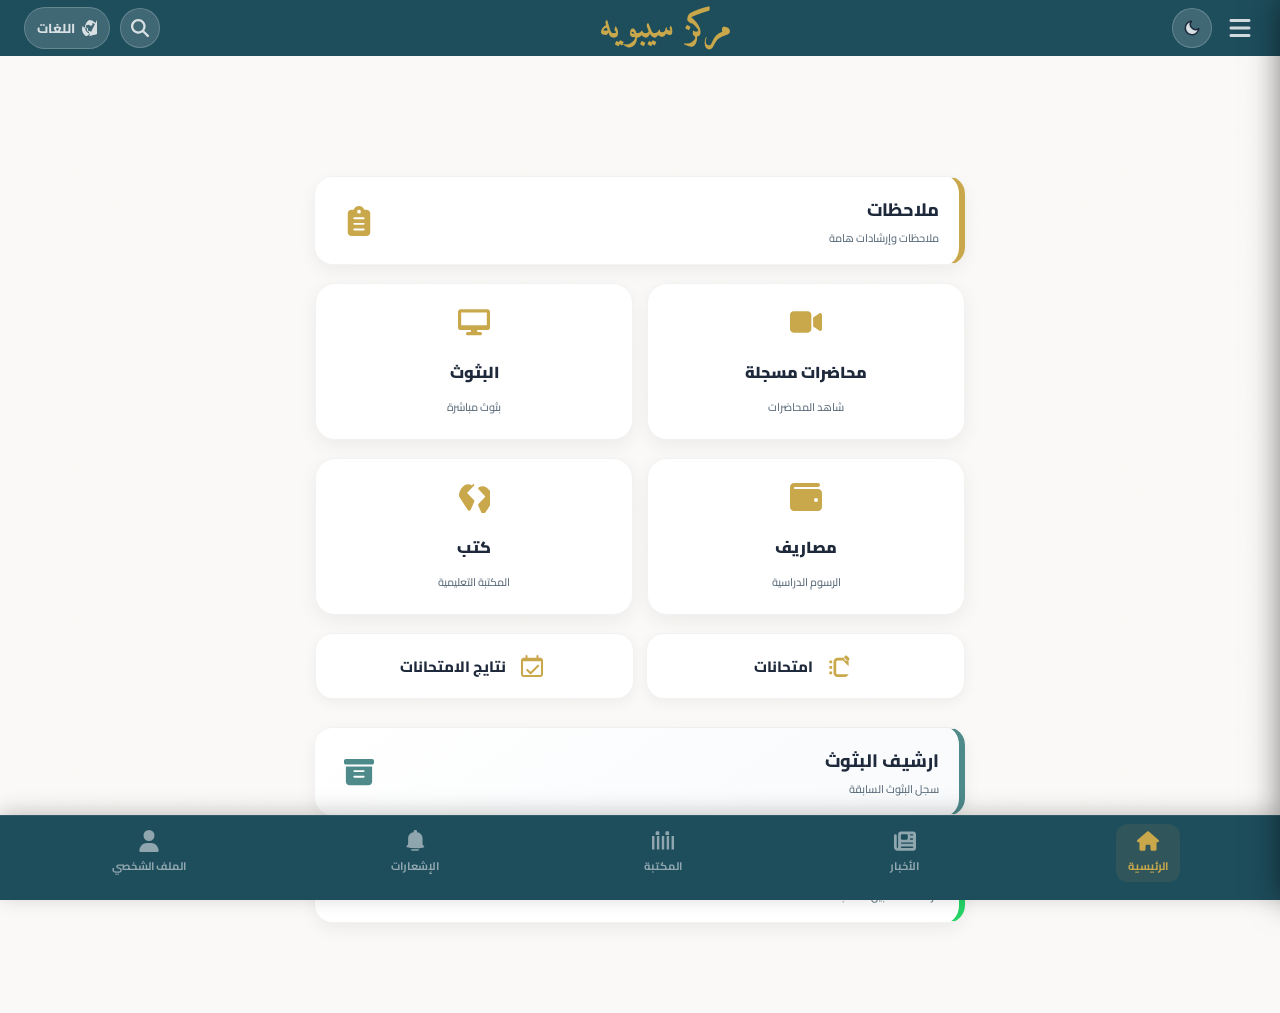
==== commit f8de4f34: "Update fmt.Println message from 'Hello' to 'Goodbye'" ====
--- a/main.html
+++ b/main.html
@@ -1,1084 +1,141 @@
-<!DOCTYPE html><html lang="ar" dir="rtl" id="htmlTag"><head><meta charset="UTF-8"><meta name="viewport" content="width=device-width,initial-scale=1,maximum-scale=1,user-scalable=no"><title>سيستم الطلاب - مركز سيبويه</title><link rel="preconnect" href="https://fonts.googleapis.com"><link rel="preconnect" href="https://fonts.gstatic.com" crossorigin><link href="https://fonts.googleapis.com/css2?family=Amiri:ital,wght@0,700;1,700&family=Cairo:wght@700;800;900&family=Cinzel+Decorative:wght@700;900&family=Playfair+Display:ital,wght@1,700&family=Inter:wght@700;800&display=swap" rel="stylesheet"><style>
-:root{--bg-body:#FBF9F7;--bg-header:#1E4D5C;--bg-card:#fff;--text-main:#1e293b;--text-muted:#5a6b7a;--bg-input:rgba(255,255,255,0.15);--border-color:rgba(0,0,0,0.05);--dropdown-bg:rgba(30,50,60,0.98);--card-item-bg:#f8fafc;--card-item-border:#e2e8f0;--welcome-color:#8B6F47;--svg-fill:#C9A84C;--sidebar-bg:rgba(30,77,92,0.92);--sidebar-text:#fff;--accent-gold:#C9A84C;--empty-text-color:#94a3b8;--bottom-nav-bg:#1E4D5C;--bottom-nav-border:rgba(255,255,255,0.08);--bottom-nav-active:#C9A84C;--bottom-nav-inactive:rgba(255,255,255,0.5);--notif-bg:#fff;--notif-border:#e2e8f0;--notif-hover:#f8fafc;--badge-red:#ef4444}[data-theme="dark"]{--bg-body:#0f172a;--bg-header:#1E4D5C;--bg-card:#1e293b;--text-main:#f8fafc;--text-muted:#cbd5e1;--bg-input:rgba(255,255,255,0.05);--border-color:rgba(255,255,255,0.1);--dropdown-bg:rgba(30,41,59,0.98);--card-item-bg:#334155;--card-item-border:#475569;--welcome-color:#C9A84C;--svg-fill:#C9A84C;--sidebar-bg:rgba(15,23,42,0.92);--empty-text-color:#64748b;--bottom-nav-bg:#1E4D5C;--bottom-nav-border:#334155;--bottom-nav-active:#C9A84C;--bottom-nav-inactive:#64748b;--notif-bg:#1e293b;--notif-border:#334155;--notif-hover:#273548}
-*{box-sizing:border-box;margin:0;padding:0;-webkit-tap-highlight-color:transparent;transition:background-color .3s ease,color .3s ease,border-color .3s ease,box-shadow .3s ease}
-html[lang="ar"] *{font-family:'Cairo',sans-serif;font-weight:800}
-html[lang="en"] *{font-family:'Inter',sans-serif;font-weight:700}
-html[lang="ru"] *{font-family:'Inter',sans-serif;font-weight:700}
-html[lang="ms"] *{font-family:'Inter',sans-serif;font-weight:700}
-body{
-  background-color:var(--bg-body);
-  min-height:100vh;
-  /* display:flex; */
-  /* flex-direction:column; */
-  /* justify-content:space-between; */
-  position:relative;
-  overflow-x:hidden;
-  color:var(--text-main);
-  padding-bottom:80px
+<!DOCTYPE html><html lang="ar" dir="rtl" id="htmlTag"><head><meta charset="UTF-8"><meta name="viewport" content="width=device-width,initial-scale=1,maximum-scale=1,user-scalable=no"><title>سيستم الطلاب - مركز سيبويه</title><link rel="preconnect" href="https://fonts.googleapis.com"><link rel="preconnect" href="https://fonts.gstatic.com" crossorigin><link href="https://fonts.googleapis.com/css2?family=Amiri:ital,wght@0,400;0,700;1,700&family=Cairo:wght@400;600;700;800;900&family=Cinzel+Decorative:wght@700;900&family=Playfair+Display:ital,wght@1,700&family=Reem+Kufi:wght@400;500;600;700&family=El+Messiri:wght@400;500;600;700&display=swap" rel="stylesheet"><style>
+:root{--bg-body:#FBF9F7;--bg-header:#1E4D5C;--bg-card:#fff;--text-main:#1e293b;--text-muted:#5a6b7a;--bg-input:rgba(255,255,255,0.15);--border-color:rgba(0,0,0,0.05);--dropdown-bg:rgba(30,50,60,0.98);--card-item-bg:#f8fafc;--card-item-border:#e2e8f0;--welcome-color:#8B6F47;--svg-fill:#C9A84C;--sidebar-bg:rgba(30,77,92,0.92);--sidebar-text:#fff;--accent-gold:#C9A84C;--empty-text-color:#94a3b8;--bottom-nav-bg:#1E4D5C;--bottom-nav-border:rgba(255,255,255,0.08);--bottom-nav-active:#C9A84C;--bottom-nav-inactive:rgba(255,255,255,0.5);--notif-bg:#fff;--notif-border:#e2e8f0;--notif-hover:#f8fafc;--badge-red:#ef4444;--chat-theme-bg:#efebe0;--chat-theme-bubble-mine:#DCF8C6;--chat-theme-bubble-other:#ffffff;--chat-theme-text-mine:#1e293b;--chat-theme-text-other:#1e293b;--chat-theme-header:#075E54;--chat-theme-send-btn:#075E54;--chat-theme-accent:#C9A84C}[data-theme="dark"]{--bg-body:#0f172a;--bg-header:#1E4D5C;--bg-card:#1e293b;--text-main:#f8fafc;--text-muted:#cbd5e1;--bg-input:rgba(255,255,255,0.05);--border-color:rgba(255,255,255,0.1);--dropdown-bg:rgba(30,41,59,0.98);--card-item-bg:#334155;--card-item-border:#475569;--welcome-color:#C9A84C;--svg-fill:#C9A84C;--sidebar-bg:rgba(15,23,42,0.92);--empty-text-color:#64748b;--bottom-nav-bg:#1E4D5C;--bottom-nav-border:#334155;--bottom-nav-active:#C9A84C;--bottom-nav-inactive:#64748b;--notif-bg:#1e293b;--notif-border:#334155;--notif-hover:#273548}*{box-sizing:border-box;margin:0;padding:0;-webkit-tap-highlight-color:transparent;transition:background-color .3s ease,color .3s ease,border-color .3s ease,box-shadow .3s ease;font-family:'Cairo',sans-serif;font-weight:800}body{background-color:var(--bg-body);min-height:100vh;position:relative;overflow-x:hidden;color:var(--text-main);padding-bottom:80px}body::after{content:'';position:fixed;top:0;left:0;width:100%;height:100%;pointer-events:none;z-index:0;opacity:0.035;background-image:url("data:image/svg+xml,%3Csvg xmlns='http://www.w3.org/2000/svg' viewBox='0 0 400 400'%3E%3Cdefs%3E%3Cpattern id='islamicPattern' x='0' y='0' width='200' height='200' patternUnits='userSpaceOnUse'%3E%3Cpath d='M100 20 L120 60 L160 70 L130 95 L140 135 L100 115 L60 135 L70 95 L40 70 L80 60 Z' fill='none' stroke='%23C9A84C' stroke-width='1.2' opacity='0.4'/%3E%3Ccircle cx='100' cy='75' r='8' fill='none' stroke='%23C9A84C' stroke-width='0.8' opacity='0.3'/%3E%3Ccircle cx='100' cy='75' r='25' fill='none' stroke='%23C9A84C' stroke-width='0.5' opacity='0.2'/%3E%3Cpath d='M40 135 L40 175 Q70 195 100 175 Q130 195 160 175 L160 135' fill='none' stroke='%23C9A84C' stroke-width='0.8' opacity='0.3'/%3E%3Cpath d='M30 175 Q100 200 170 175' fill='none' stroke='%23C9A84C' stroke-width='0.6' opacity='0.25'/%3E%3Cpath d='M100 20 L100 60 M100 95 L100 115' fill='none' stroke='%23C9A84C' stroke-width='0.5' opacity='0.3'/%3E%3C/pattern%3E%3C/defs%3E%3Crect width='400' height='400' fill='url(%23islamicPattern)'/%3E%3C/svg%3E");background-size:300px 300px}header{background:var(--bg-header);padding:14px 24px;display:flex;align-items:center;justify-content:space-between;position:fixed;top:0;left:0;right:0;z-index:100;gap:10px;height:56px}.header-decor{display:none}body::before{content:'';display:block;height:62px;flex-shrink:0}.header-right-group{display:flex;align-items:center;gap:12px;flex-shrink:0}.header-left-group{display:flex;align-items:center;gap:10px;flex-shrink:0}.right-menu{cursor:pointer;display:flex;align-items:center;padding:4px;position:relative}.right-menu svg{width:24px;height:24px;fill:rgba(255,255,255,0.8)}.center-title{font-weight:900;color:var(--accent-gold);text-align:center;flex:1;min-width:0;overflow:hidden;text-overflow:ellipsis;white-space:nowrap}html[lang="ar"] .center-title{font-family:'Amiri',serif;font-style:italic;font-weight:700;font-size:36px}html[lang="en"] .center-title{font-family:'Cinzel Decorative',serif;font-size:19px;letter-spacing:0px}html[lang="ru"] .center-title{font-family:'Playfair Display',serif;font-style:italic;font-size:19px}html[lang="ms"] .center-title{font-family:'Cinzel Decorative',serif;font-size:19px;letter-spacing:0px}.theme-toggle-btn{cursor:pointer;background:var(--bg-input);width:40px;height:40px;display:flex;align-items:center;justify-content:center;border-radius:50%;border:1px solid rgba(255,255,255,0.2)}.theme-toggle-btn svg{width:18px;height:18px;fill:rgba(255,255,255,0.8)}[data-theme="dark"] .theme-toggle-btn .sun-icon{display:block}[data-theme="dark"] .theme-toggle-btn .moon-icon{display:none}.theme-toggle-btn .sun-icon{display:none}.theme-toggle-btn .moon-icon{display:block}.search-btn{cursor:pointer;background:var(--bg-input);width:40px;height:40px;display:flex;align-items:center;justify-content:center;border-radius:50%;border:1px solid rgba(255,255,255,0.2);flex-shrink:0}.search-btn svg{width:18px;height:18px;fill:rgba(255,255,255,0.8)}.search-btn:hover{background-color:var(--accent-gold);border-color:var(--accent-gold)}.search-btn:hover svg{fill:#1E4D5C}.search-overlay{display:none;position:fixed;top:0;left:0;right:0;bottom:0;background:rgba(0,0,0,0.7);backdrop-filter:blur(4px);z-index:300;flex-direction:column;align-items:center;padding:20px}.search-overlay.active{display:flex}.search-container{width:100%;max-width:550px;margin-top:60px;background:var(--bg-card);border-radius:20px;padding:16px;box-shadow:0 20px 50px rgba(0,0,0,0.3)}.search-input-wrapper{display:flex;align-items:center;gap:12px;background:var(--card-item-bg);border-radius:14px;padding:12px 16px;border:2px solid var(--border-color)}.search-input-wrapper:focus-within{border-color:var(--accent-gold)}.search-input-wrapper svg{width:20px;height:20px;fill:var(--text-muted);flex-shrink:0}#searchInput{flex:1;background:none;border:none;outline:none;font-size:16px;font-weight:700;color:var(--text-main)}#searchInput::placeholder{color:var(--text-muted)}.search-results{max-height:350px;overflow-y:auto;margin-top:4px;display:none}.search-results.has-results{display:block}.search-result-item{display:flex;align-items:center;gap:12px;padding:14px 16px;border-radius:12px;cursor:pointer}.search-result-item:hover{background:var(--card-item-bg)}.search-result-item .result-icon{width:40px;height:40px;background:var(--card-item-bg);border-radius:10px;display:flex;align-items:center;justify-content:center;flex-shrink:0}.search-result-item .result-icon svg{width:20px;height:20px;fill:#1E4D5C}.search-result-item .result-title{font-size:15px;font-weight:800;color:var(--text-main)}.search-no-results{text-align:center;padding:30px;color:var(--text-muted);font-weight:700;font-size:14px;display:none}.search-no-results.show{display:block}.search-close-btn{margin-top:16px;background:rgba(0,0,0,0.05);color:var(--text-main);border:1px solid var(--border-color);padding:10px 30px;border-radius:50px;cursor:pointer;font-weight:700;font-size:14px;width:100%}.lang-dropdown-wrapper{position:relative;flex-shrink:0}.flag-icon{display:flex;align-items:center;gap:6px;font-size:13px;font-weight:800;background:var(--bg-input);padding:8px 12px;border-radius:50px;border:1px solid rgba(255,255,255,0.2);cursor:pointer;user-select:none;color:rgba(255,255,255,0.8);white-space:nowrap}.flag-icon svg{width:16px;height:16px;fill:rgba(255,255,255,0.8);flex-shrink:0}.lang-dropdown{display:none;position:absolute;top:50px;background:var(--dropdown-bg);backdrop-filter:blur(10px);border-radius:12px;box-shadow:0 10px 25px rgba(0,0,0,0.3);padding:6px;min-width:150px;z-index:120;border:1px solid rgba(255,255,255,0.1)}html[dir="rtl"] .lang-dropdown{left:0;right:auto}html[dir="ltr"] .lang-dropdown{right:0;left:auto}.lang-dropdown.active{display:block;animation:fadeIn .2s ease forwards}.lang-option{display:flex;align-items:center;gap:8px;padding:8px 12px;font-size:14px;font-weight:700;color:rgba(255,255,255,0.9);border-radius:8px;cursor:pointer}.lang-option:hover{background-color:rgba(255,255,255,0.1);color:var(--accent-gold)}.lang-option img{width:20px;border-radius:2px}.sidebar{position:fixed;top:0;width:300px;height:100vh;background-color:var(--sidebar-bg);color:var(--sidebar-text);z-index:200;transition:transform .3s cubic-bezier(.4,0,.2,1);padding:24px 20px;display:flex;flex-direction:column;gap:12px;box-shadow:0 0 30px rgba(0,0,0,0.5);overflow-y:auto;backdrop-filter:blur(16px);-webkit-backdrop-filter:blur(16px);border-left:1px solid rgba(255,255,255,0.15)}html[dir="rtl"] .sidebar{right:0;left:auto;transform:translateX(100%)}html[dir="ltr"] .sidebar{left:0;right:auto;transform:translateX(-100%)}.sidebar.open{transform:translateX(0)!important}.sidebar-profile-section{display:flex;flex-direction:column;align-items:center;text-align:center;padding-bottom:12px;border-bottom:1px solid rgba(255,255,255,0.1);position:relative;gap:10px}.close-sidebar{position:absolute;top:-6px;cursor:pointer;width:32px;height:32px;display:flex;align-items:center;justify-content:center;border-radius:50%;background:rgba(255,255,255,0.08)}html[dir="rtl"] .close-sidebar{left:0}html[dir="ltr"] .close-sidebar{right:0}.close-sidebar svg{width:14px;height:14px;fill:#fff}.sidebar-avatar{width:125px;height:125px;border-radius:50%;border:4px solid var(--accent-gold);object-fit:cover;box-shadow:0 6px 20px rgba(0,0,0,0.4);margin-top:10px;cursor:pointer}.sidebar-name{font-size:20px;font-weight:900;color:#fff;letter-spacing:.5px}.sidebar-meta-box .sidebar-field:first-child{display:none!important}.sidebar-meta-box{width:100%;display:flex;flex-direction:column;gap:8px}.sidebar-field{background:rgba(255,255,255,0.06);border-radius:8px;padding:8px 14px;display:flex;align-items:center;justify-content:space-between;border:1px solid rgba(255,255,255,0.1);min-height:42px}.sidebar-field span.label{font-size:13px;color:rgba(255,255,255,0.5)}.sidebar-field .value-text{font-size:14px;color:#e2e8f0;font-weight:800}.sidebar-action-buttons{display:flex;flex-direction:column;gap:10px;width:100%}.sidebar-btn-item{display:flex;align-items:center;justify-content:center;gap:12px;text-decoration:none;padding:13px 16px;border-radius:10px;font-weight:800;font-size:15px;cursor:pointer;border:1px solid transparent}.sidebar-btn-item svg{width:20px;height:20px;flex-shrink:0}.sidebar-btn-item.support-btn{background:rgba(37,211,102,0.15);border:1px solid rgba(37,211,102,0.3);color:#25d366}.sidebar-btn-item.support-btn svg{fill:#25d366}.sidebar-btn-item.support-btn:hover{background:rgba(37,211,102,0.25)}.sidebar-btn-item.notifications-btn{background:rgba(201,168,76,0.12);border:1px solid rgba(201,168,76,0.3);color:var(--accent-gold)}.sidebar-btn-item.notifications-btn svg{fill:var(--accent-gold)}.sidebar-btn-item.notifications-btn:hover{background:rgba(201,168,76,0.22)}.sidebar-btn-item.logout{color:#ff4d4d;background:rgba(255,77,77,0.08);border:1px solid rgba(255,77,77,0.15)}.sidebar-btn-item.logout svg{fill:#ff4d4d}.sidebar-btn-item.logout:hover{background:rgba(255,77,77,0.18)}.sidebar-logo-container{width:100%;display:flex;justify-content:center;align-items:center;flex:1;padding-top:5px;margin-top:auto}.sidebar-logo-container img{width:100%;max-width:240px;height:auto;object-fit:contain;opacity:.9}.sidebar-overlay{display:none;position:fixed;top:0;left:0;width:100vw;height:100vh;background:rgba(0,0,0,0.5);backdrop-filter:blur(3px);z-index:150}.sidebar-overlay.show{display:block}main{max-width:650px;width:92%;margin:35px auto 10px auto;display:flex;flex-direction:column;gap:18px;position:relative;z-index:1}.welcome-text{text-align:center;font-size:26px;font-weight:800;color:var(--welcome-color);margin-bottom:25px;min-height:36px}.menu-item{background-color:var(--bg-card);padding:16px 20px;border-radius:18px;display:flex;align-items:center;justify-content:space-between;text-decoration:none;color:var(--text-main);box-shadow:0 6px 18px rgba(0,0,0,0.06);cursor:pointer;border:1px solid var(--border-color);gap:12px;min-height:70px;flex-direction:row;border-right:6px solid var(--accent-gold);border-left:none;position:relative}.menu-item:hover{transform:translateY(-2px);box-shadow:0 10px 25px rgba(0,0,0,0.1)}.menu-item .menu-item-text{display:flex;flex-direction:column;gap:2px;flex:1}.menu-item .menu-item-text span{font-size:18px;font-weight:800}.menu-item .menu-item-text .menu-item-desc{font-size:11px;color:var(--text-muted);font-weight:500}.menu-item .svg-icon-wrapper{width:48px;height:48px;display:flex;justify-content:center;align-items:center;flex-shrink:0}.menu-item .svg-icon-wrapper svg{width:30px;height:30px;fill:#C9A84C}.menu-grid-row{display:grid;grid-template-columns:1fr 1fr;gap:14px}.menu-card-box{background-color:var(--bg-card);border-radius:20px;display:flex;flex-direction:column;align-items:center;justify-content:center;text-align:center;text-decoration:none;color:var(--text-main);box-shadow:0 6px 20px rgba(0,0,0,0.06);cursor:pointer;border:1px solid var(--border-color);padding:22px 12px;gap:10px;min-height:150px;position:relative}.menu-card-box:hover{transform:translateY(-3px);box-shadow:0 12px 28px rgba(0,0,0,0.1);border-color:var(--accent-gold)}.menu-card-box .card-box-icon svg{width:32px;height:32px;fill:#C9A84C}.menu-card-box .card-box-title{font-size:16px;font-weight:900}.menu-card-box .card-box-desc{font-size:11px;color:var(--text-muted);font-weight:500}.menu-small-row{display:grid;grid-template-columns:1fr 1fr;gap:12px}.menu-small-card{background-color:var(--bg-card);border-radius:18px;display:flex;align-items:center;justify-content:center;text-decoration:none;color:var(--text-main);box-shadow:0 4px 14px rgba(0,0,0,0.05);cursor:pointer;border:1px solid var(--border-color);padding:14px 18px;gap:8px;min-height:56px;flex-direction:row;position:relative}.menu-small-card:hover{transform:translateY(-2px);box-shadow:0 8px 20px rgba(0,0,0,0.08)}.menu-small-card .small-card-icon{flex-shrink:0;width:36px;height:36px;display:flex;align-items:center;justify-content:center}.menu-small-card .small-card-icon svg{width:22px;height:22px;fill:#C9A84C}.menu-small-card .small-card-title{font-size:15px;font-weight:800}.menu-archive-item{background:linear-gradient(145deg,var(--bg-card) 0%,var(--card-item-bg) 100%);border-right:6px solid #4F8A8B;margin-top:10px}.menu-archive-item .svg-icon-wrapper svg{fill:#4F8A8B}.content-page{display:none}.content-page.active{display:block}.content-page .empty-state-container{max-width:650px;width:92%;margin:40px auto 0;display:flex;flex-direction:column;align-items:center;text-align:center;gap:20px}.content-page .empty-state-icon{width:100px;height:100px;border-radius:50%;background:var(--card-item-bg);border:3px dashed var(--accent-gold);display:flex;align-items:center;justify-content:center;margin-bottom:10px;box-shadow:0 6px 18px rgba(0,0,0,0.08)}.content-page .empty-state-icon svg{width:48px;height:48px;fill:#C9A84C;opacity:.6}.content-page .empty-state-message{font-size:28px;font-weight:900;color:var(--empty-text-color)}.notifications-embedded{display:none}.notifications-embedded.active{display:block}.notifications-embedded .notifications-page-container{max-width:650px;width:92%;margin:25px auto 0;display:flex;flex-direction:column;gap:16px}.notifications-embedded .notifications-page-title{font-size:28px;font-weight:900;color:var(--text-main);text-align:center;margin:0;padding:0}.notification-card{background:var(--notif-bg);border:1px solid var(--notif-border);border-radius:24px;box-shadow:0 10px 25px -8px rgba(0,0,0,0.06);padding:18px;margin-bottom:14px;cursor:pointer}.notif-header{display:flex;align-items:center;gap:12px;margin-bottom:12px}.notif-icon{width:44px;height:44px;background:rgba(201,168,76,0.1);border-radius:14px;display:flex;align-items:center;justify-content:center;flex-shrink:0}.notif-icon svg{width:24px;height:24px;fill:var(--accent-gold)}.notif-meta{flex:1}.notif-title{font-size:16px;font-weight:800;color:var(--text-main);margin-bottom:4px}.notif-date{font-size:12px;color:var(--text-muted);font-weight:600}.notif-sender{font-size:13px;color:var(--text-muted);display:flex;align-items:center;gap:4px;margin-bottom:8px}.verified-badge-sender{display:inline-flex;width:16px;height:16px;background:var(--accent-gold);border-radius:50%;align-items:center;justify-content:center;margin-inline-start:4px}.verified-badge-sender svg{width:10px;height:10px;fill:#1E4D5C}.notif-preview{font-size:13px;color:var(--text-muted);line-height:1.5}.empty-notifications{text-align:center;padding:50px 20px;color:var(--empty-text-color);font-size:18px;font-weight:800}.notif-detail-overlay{display:none;position:fixed;top:0;left:0;right:0;bottom:0;background:rgba(0,0,0,0.6);backdrop-filter:blur(8px);z-index:400;justify-content:center;align-items:center;padding:20px}.notif-detail-overlay.active{display:flex}.notif-detail-card{background:var(--bg-card);border-radius:28px;width:100%;max-width:600px;max-height:85vh;overflow-y:auto;box-shadow:0 20px 40px rgba(0,0,0,0.25);padding:32px 24px 24px;position:relative;margin:0 16px}.notif-detail-close{position:absolute;top:16px;right:16px;width:36px;height:36px;border-radius:50%;background:rgba(0,0,0,0.05);border:none;cursor:pointer;display:flex;align-items:center;justify-content:center;z-index:2}[data-theme="dark"] .notif-detail-close{background:rgba(255,255,255,0.1)}.notif-detail-close svg{width:16px;height:16px;fill:var(--text-main)}.notif-detail-title{font-size:22px;font-weight:900;margin-bottom:8px;padding-right:40px}.notif-detail-meta{font-size:13px;color:var(--text-muted);margin-bottom:16px;padding-right:40px}.notif-detail-sender{display:flex;align-items:center;gap:6px;margin-bottom:20px;font-weight:600}.notif-detail-body{font-size:15px;line-height:1.9;color:var(--text-main);white-space:pre-line}.bottom-nav{position:fixed;bottom:0;left:0;right:0;background:var(--bottom-nav-bg);border-top:1px solid var(--bottom-nav-border);display:flex;justify-content:space-around;align-items:center;padding:8px 10px 18px 10px;z-index:50;box-shadow:0 -4px 20px rgba(0,0,0,0.2)}.bottom-nav-item{display:flex;flex-direction:column;align-items:center;gap:4px;cursor:pointer;padding:6px 12px;border-radius:12px;transition:all .2s ease;text-decoration:none;color:var(--bottom-nav-inactive);min-width:60px;position:relative}.bottom-nav-item.active{color:var(--bottom-nav-active);background:rgba(201,168,76,0.1)}.bottom-nav-item svg{width:22px;height:22px;fill:currentColor}.bottom-nav-item span{font-size:11px;font-weight:700;white-space:nowrap}.bottom-nav-item:hover{color:var(--bottom-nav-active)}.profile-embedded{display:none}.profile-embedded.active{display:block;width:100%;background:var(--bg-card);min-height:calc(100vh - 72px - 56px - 80px)}.profile-simple{display:flex;flex-direction:column;align-items:center;padding:20px 0 0}.profile-title{font-size:28px;font-weight:900;color:var(--text-main);text-align:center;margin:10px 0 20px 0}.profile-avatar-container{position:relative;cursor:pointer;margin:10px 0 20px}.profile-avatar-large{width:120px;height:120px;border-radius:50%;border:3px solid var(--accent-gold);object-fit:cover;transition:opacity .2s}.profile-avatar-container:hover .profile-avatar-large{opacity:.8}.profile-avatar-overlay{position:absolute;top:50%;left:50%;transform:translate(-50%,-50%);color:white;background:rgba(0,0,0,0.5);width:100%;height:100%;border-radius:50%;display:flex;align-items:center;justify-content:center;opacity:0;transition:opacity .2s}.profile-avatar-container:hover .profile-avatar-overlay{opacity:1}.profile-avatar-overlay svg{width:30px;height:30px;fill:white}.profile-info-list{width:100%;display:flex;flex-direction:column;margin-top:0;background:var(--bg-card);border-top:1px solid var(--border-color)}.profile-info-item{background:transparent;padding:16px 20px;width:100%;display:flex;align-items:center;justify-content:space-between;border-bottom:1px solid var(--border-color);min-height:56px}.profile-info-item:last-child{border-bottom:none}.info-label{font-weight:700;color:var(--text-muted);font-size:15px}.info-value{font-weight:800;color:var(--text-main);font-size:16px;word-break:break-word;text-align:left}html[dir="rtl"] .info-value{text-align:right}@keyframes fadeIn{from{opacity:0;transform:translateY(-10px) scale(.98)}to{opacity:1;transform:translateY(0) scale(1)}}.badge-count{position:absolute;top:8px;right:8px;min-width:22px;height:22px;padding:0 6px;background-color:var(--badge-red);color:#fff;font-size:11px;font-weight:800;border-radius:22px;display:flex;align-items:center;justify-content:center;box-shadow:0 2px 8px rgba(239,68,68,0.4);z-index:5;pointer-events:none;animation:badgePop .3s ease}.badge-count:empty,.badge-count[data-count="0"]{display:none}.bottom-nav-item .badge-count{top:0;right:2px;min-width:18px;height:18px;font-size:10px;padding:0 5px}@keyframes badgePop{0%{transform:scale(0)}60%{transform:scale(1.2)}100%{transform:scale(1)}}@media (max-width:480px){header{padding:12px;height:50px}.header-decor{display:none}body::before{height:56px}main{margin-top:25px}html[lang="ar"] .center-title{font-size:24px!important}.center-title{font-size:15px!important}.flag-icon{padding:6px 8px;font-size:11px;gap:4px}.flag-icon svg{width:14px;height:14px}.theme-toggle-btn,.search-btn{width:34px;height:34px}.header-right-group{gap:8px}.header-left-group{gap:6px}.welcome-text{font-size:20px}.sidebar{width:290px;padding:20px 15px;gap:10px}.sidebar-avatar{width:110px;height:110px}.sidebar-name{font-size:18px}.menu-item{padding:14px 16px;min-height:64px}.menu-item .menu-item-text span{font-size:16px}.menu-item .svg-icon-wrapper{width:42px;height:42px}.menu-item .svg-icon-wrapper svg{width:26px;height:26px}.menu-card-box{padding:18px 10px;min-height:130px}.menu-card-box .card-box-icon svg{width:28px;height:28px}.menu-card-box .card-box-title{font-size:14px}.menu-small-card{min-height:48px;padding:12px 14px}.sidebar-logo-container img{max-width:200px}.bottom-nav-item svg{width:20px;height:20px}.bottom-nav-item span{font-size:10px}.notif-detail-card{padding:24px 16px 16px}.profile-title{font-size:24px;margin:10px 0 16px 0}}.books-list{display:flex;flex-direction:column;gap:12px;margin-top:0}.book-card{display:flex;align-items:center;background:var(--bg-card);border:1px solid var(--border-color);border-radius:16px;padding:16px 18px;gap:14px;transition:all .25s ease;box-shadow:0 2px 8px rgba(0,0,0,0.03)}.book-card:hover{box-shadow:0 8px 22px rgba(0,0,0,0.08);transform:translateY(-2px);border-color:var(--accent-gold)}.book-icon{flex-shrink:0;width:44px;height:44px;background:rgba(201,168,76,0.08);border-radius:12px;display:flex;align-items:center;justify-content:center}.book-icon svg{width:24px;height:24px;fill:var(--accent-gold)}.book-info{flex:1;min-width:0}.book-title{font-size:16px;font-weight:900;color:var(--text-main);margin-bottom:4px;white-space:nowrap;overflow:hidden;text-overflow:ellipsis}.book-meta{display:flex;gap:14px;font-size:12px;color:var(--text-muted);flex-wrap:wrap;align-items:center;margin-bottom:2px}.book-meta svg{width:12px;height:12px;fill:var(--text-muted)}.book-sender{font-size:11px;color:var(--text-muted);display:flex;align-items:center;gap:4px}.lecture-btn{display:inline-block;padding:8px 20px;text-align:center;background:linear-gradient(135deg,#1E4D5C 0%,#266678 100%);color:#fff;border-radius:8px;font-weight:800;text-decoration:none;font-size:13px;box-shadow:0 4px 12px rgba(30,77,92,0.2);transition:all .2s ease;width:auto}.lecture-btn:hover{background:linear-gradient(135deg,#163640 0%,#1d5260 100%);transform:scale(1.02)}.btn-download{display:inline-flex;align-items:center;gap:6px;padding:10px 18px;border-radius:10px;background:linear-gradient(135deg,#1E4D5C 0%,#266678 100%);color:#fff;text-decoration:none;font-size:13px;font-weight:800;white-space:nowrap;flex-shrink:0;box-shadow:0 4px 12px rgba(30,77,92,0.25);transition:all .2s ease}.btn-download:hover{background:linear-gradient(135deg,#163640 0%,#1d5260 100%);transform:scale(1.03)}.btn-download svg{width:14px;height:14px;fill:#fff}.lectures-list{display:flex;flex-direction:column;gap:12px;margin-top:0}.lecture-card{background:var(--bg-card);border:1px solid var(--border-color);border-radius:18px;overflow:hidden;box-shadow:0 4px 14px rgba(0,0,0,0.04);transition:all .25s ease}.lecture-card:hover{transform:translateY(-2px);box-shadow:0 10px 25px rgba(0,0,0,0.08);border-color:var(--accent-gold)}.lecture-banner{width:100%;height:110px;object-fit:cover}.lecture-content{padding:12px 16px 14px}.lecture-title{font-size:16px;font-weight:900;color:var(--text-main);margin-bottom:6px;font-family:'Reem Kufi',sans-serif}.lecture-meta{display:flex;gap:12px;font-size:11px;color:var(--text-muted);align-items:center;margin-bottom:8px;flex-wrap:wrap}.lecture-meta svg{width:12px;height:12px;fill:var(--text-muted);flex-shrink:0}.lecture-status{font-size:10px;font-weight:800;padding:3px 12px;border-radius:20px;background:#e8f5e9;color:#2e7d32;display:inline-block;margin-bottom:10px}.lecture-status.paid{background:#fff3e0;color:#e65100}.streams-list{display:flex;flex-direction:column;gap:10px;margin-top:0}.stream-card{display:flex;align-items:center;background:var(--bg-card);border:1px solid var(--border-color);border-radius:16px;padding:14px 18px;gap:14px;transition:all .25s ease;box-shadow:0 2px 8px rgba(0,0,0,0.03)}.stream-card:hover{box-shadow:0 8px 22px rgba(0,0,0,0.08);transform:translateY(-2px);border-color:var(--accent-gold)}.stream-icon{flex-shrink:0;width:44px;height:44px;background:rgba(30,77,92,0.06);border-radius:12px;display:flex;align-items:center;justify-content:center}.stream-icon svg{width:24px;height:24px;fill:none;stroke:#1E4D5C;stroke-width:1.5}.stream-info{flex:1;min-width:0}.stream-title{font-size:16px;font-weight:900;color:var(--text-main);margin-bottom:4px;white-space:nowrap;overflow:hidden;text-overflow:ellipsis}.stream-meta{display:flex;gap:14px;font-size:12px;color:var(--text-muted);flex-wrap:wrap;align-items:center}.stream-sender{font-size:11px;color:var(--text-muted);margin-top:2px}.btn-join{display:inline-flex;align-items:center;gap:6px;padding:10px 18px;border-radius:10px;background:linear-gradient(135deg,#1E4D5C 0%,#266678 100%);color:#fff;text-decoration:none;font-size:13px;font-weight:800;white-space:nowrap;flex-shrink:0;box-shadow:0 4px 12px rgba(30,77,92,0.25);transition:all .2s ease}.btn-join:hover{background:linear-gradient(135deg,#163640 0%,#1d5260 100%);transform:scale(1.03)}.notes-list-new{display:flex;flex-direction:column;gap:20px;margin-top:10px;padding:0 4px}.note-card-new{background:var(--bg-card);border:2px solid var(--border-color);border-radius:20px;padding:20px;position:relative;overflow:hidden;box-shadow:0 8px 24px rgba(0,0,0,0.06);transition:all .3s ease}.note-card-new::before{content:'';position:absolute;top:0;right:0;width:80px;height:80px;background:radial-gradient(circle at top right, var(--accent-gold) 0%, transparent 70%);opacity:0.08;border-radius:0 0 0 80px}.note-card-new::after{content:'';position:absolute;bottom:0;left:0;width:60px;height:60px;background:radial-gradient(circle at bottom left, #1E4D5C 0%, transparent 70%);opacity:0.06;border-radius:0 60px 0 0}.note-card-new:hover{transform:translateY(-3px);box-shadow:0 14px 32px rgba(0,0,0,0.12);border-color:var(--accent-gold)}.note-card-header{display:flex;align-items:center;gap:14px;margin-bottom:14px;position:relative;z-index:1}.note-card-icon-wrap{width:50px;height:50px;border-radius:16px;background:linear-gradient(135deg, #1E4D5C 0%, #2a6b7c 100%);display:flex;align-items:center;justify-content:center;flex-shrink:0;box-shadow:0 4px 12px rgba(30,77,92,0.25)}.note-card-icon-wrap svg{width:24px;height:24px;fill:#fff}.note-card-header-info{flex:1;min-width:0}.note-card-title-new{font-size:17px;font-weight:900;color:var(--text-main);margin-bottom:2px;font-family:'Reem Kufi',sans-serif}.note-card-date-new{font-size:11px;color:var(--text-muted);font-weight:600;display:flex;align-items:center;gap:4px}.note-card-date-new svg{width:12px;height:12px;fill:var(--text-muted)}.note-card-sender-badge{display:inline-flex;align-items:center;gap:6px;background:rgba(201,168,76,0.08);padding:5px 12px;border-radius:20px;font-size:12px;font-weight:700;color:var(--accent-gold);margin-bottom:12px;position:relative;z-index:1}.note-card-sender-badge svg{width:14px;height:14px;fill:var(--accent-gold)}.note-card-body-preview{font-size:13px;color:var(--text-muted);line-height:1.6;display:-webkit-box;-webkit-line-clamp:2;-webkit-box-orient:vertical;overflow:hidden;margin-bottom:14px;position:relative;z-index:1}.note-card-actions{display:flex;gap:10px;position:relative;z-index:1}.btn-view-note-new{flex:1;padding:10px 18px;border-radius:12px;background:linear-gradient(135deg, #1E4D5C 0%, #266678 100%);color:#fff;border:none;font-size:13px;font-weight:700;cursor:pointer;text-align:center;box-shadow:0 4px 10px rgba(30,77,92,0.2);transition:all .2s ease}.btn-view-note-new:hover{transform:translateY(-1px);box-shadow:0 6px 16px rgba(30,77,92,0.3)}.btn-view-note-new:active{transform:scale(0.97)}.btn-share-note{width:44px;height:44px;border-radius:12px;background:rgba(201,168,76,0.1);border:1px solid rgba(201,168,76,0.2);display:flex;align-items:center;justify-content:center;cursor:pointer;transition:all .2s ease;flex-shrink:0}.btn-share-note svg{width:18px;height:18px;fill:var(--accent-gold)}.btn-share-note:hover{background:rgba(201,168,76,0.2)}.note-card-ornament{position:absolute;top:16px;left:16px;width:32px;height:32px;opacity:0.12;z-index:0}.note-card-ornament svg{width:100%;height:100%;fill:var(--accent-gold)}.note-detail-modal{display:none;position:fixed;top:0;left:0;right:0;bottom:0;background:rgba(0,0,0,0.6);backdrop-filter:blur(12px);z-index:500;justify-content:center;align-items:center;padding:20px}.note-detail-modal.active{display:flex}.note-detail-content{background:var(--bg-card);border-radius:28px;padding:28px 24px;max-width:540px;width:100%;position:relative;max-height:85vh;overflow-y:auto;box-shadow:0 25px 50px rgba(0,0,0,0.25);border:1px solid var(--border-color)}.note-detail-header{display:flex;align-items:center;gap:14px;margin-bottom:22px}.note-detail-header-icon{width:44px;height:44px;background:linear-gradient(135deg,#1E4D5C 0%,#2a6b7c 100%);border-radius:14px;display:flex;align-items:center;justify-content:center;flex-shrink:0}.note-detail-header-icon svg{width:22px;height:22px;fill:#fff}.note-detail-title-area{flex:1}.note-detail-title{font-size:20px;font-weight:900;color:var(--text-main);font-family:'Reem Kufi',sans-serif}.note-detail-sender-row{display:flex;align-items:center;gap:12px;margin-bottom:20px;padding-bottom:16px;border-bottom:1px solid var(--border-color)}.note-detail-sender-avatar{width:36px;height:36px;background:rgba(201,168,76,0.15);border-radius:50%;display:flex;align-items:center;justify-content:center}.note-detail-sender-avatar svg{width:16px;height:16px;fill:var(--accent-gold)}.note-detail-sender-name{font-weight:800;color:var(--accent-gold);font-size:14px}.note-detail-date{font-size:12px;color:var(--text-muted);margin-left:auto}.note-detail-body{font-size:15px;line-height:2.2;color:var(--text-main);white-space:pre-line;background:var(--card-item-bg);padding:20px;border-radius:20px;margin-top:8px}.close-note-modal{position:absolute;top:16px;left:16px;width:36px;height:36px;border-radius:50%;background:rgba(0,0,0,0.05);border:none;display:flex;align-items:center;justify-content:center;cursor:pointer;font-size:24px;color:var(--text-main);z-index:2}.close-note-modal:hover{background:rgba(0,0,0,0.1)}.chat-fab{display:none!important}.welcome-tooltip{display:none!important}.chat-widget{display:none!important}.chat-main-container{display:flex;flex-direction:column;height:calc(100vh - 62px - 56px - 80px);background:var(--chat-theme-bg);overflow:hidden;margin:0;width:100%;box-shadow:none;border:none;position:relative}.chat-messages-area{flex:1;overflow-y:auto;padding:16px;display:flex;flex-direction:column;gap:4px;background:transparent;scroll-behavior:smooth;position:relative;z-index:1}.chat-empty-state{display:flex;flex-direction:column;align-items:center;justify-content:center;gap:16px;height:100%;color:var(--text-muted);font-weight:700;font-size:15px}.chat-msg-row{display:flex;flex-direction:column;margin-bottom:8px;animation:fadeIn .2s ease;position:relative;z-index:1}.chat-msg-row.mine{align-items:flex-end}.chat-msg-row.other{align-items:flex-start}.chat-msg-sender{font-size:11px;font-weight:800;color:var(--chat-theme-accent);margin-bottom:2px;padding:0 8px}.chat-msg-reply-preview{background:rgba(0,0,0,0.06);border-radius:8px;padding:6px 10px;margin-bottom:4px;border-right:3px solid var(--chat-theme-accent);font-size:11px;color:var(--text-muted);max-width:85%;cursor:pointer;display:flex;flex-direction:column;gap:2px}[data-theme="dark"] .chat-msg-reply-preview{background:rgba(255,255,255,0.06)}.chat-msg-reply-name{font-weight:800;color:var(--chat-theme-accent);font-size:11px}.chat-msg-bubble{max-width:80%;padding:10px 14px;border-radius:16px;font-size:14px;font-weight:600;line-height:1.5;word-break:break-word;position:relative;cursor:pointer;user-select:none;transition:transform .15s ease,background-color .3s ease}.chat-msg-row.mine .chat-msg-bubble{background:var(--chat-theme-bubble-mine);color:var(--chat-theme-text-mine);border-bottom-right-radius:4px}.chat-msg-row.other .chat-msg-bubble{background:var(--chat-theme-bubble-other);color:var(--chat-theme-text-other);border-bottom-left-radius:4px;border:1px solid var(--border-color)}.chat-msg-time{font-size:10px;color:var(--text-muted);margin-top:2px;padding:0 8px}.chat-msg-bubble.swiping-left{transform:translateX(-50px);opacity:0.7}.chat-msg-bubble.swiping-right{transform:translateX(50px);opacity:0.7}.chat-msg-bubble.reply-highlight{animation:replyPulse .6s ease 2}@keyframes replyPulse{0%,100%{box-shadow:0 0 0 0 rgba(201,168,76,0)}50%{box-shadow:0 0 0 12px rgba(201,168,76,0.2)}}.reply-bar{display:flex;align-items:center;justify-content:space-between;padding:10px 16px;background:var(--bg-card);border-top:1px solid var(--border-color);flex-shrink:0;position:relative;z-index:2}.reply-bar-content{display:flex;align-items:center;gap:10px;flex:1;min-width:0}.reply-bar-line{width:4px;height:36px;background:var(--chat-theme-accent);border-radius:2px;flex-shrink:0}.reply-bar-info{display:flex;flex-direction:column;min-width:0}.reply-bar-name{font-weight:800;font-size:13px;color:var(--chat-theme-accent)}.reply-bar-msg{font-size:12px;color:var(--text-muted);white-space:nowrap;overflow:hidden;text-overflow:ellipsis}.reply-bar-close{background:none;border:none;font-size:22px;cursor:pointer;color:var(--text-muted);padding:4px 8px}.emoji-bar{display:flex;gap:4px;padding:8px 12px;background:var(--bg-card);border-top:1px solid var(--border-color);flex-wrap:wrap;flex-shrink:0;position:relative;z-index:2}.emoji-btn{font-size:24px;background:none;border:none;cursor:pointer;padding:4px 6px;border-radius:8px;transition:background .15s}.emoji-btn:hover{background:var(--card-item-bg)}.chat-input-container{display:flex;align-items:center;gap:8px;padding:10px 14px;background:var(--bg-card);border-top:1px solid var(--border-color);flex-shrink:0;position:relative;z-index:2}.chat-emoji-toggle{background:none;border:none;font-size:18px;cursor:pointer;padding:4px;border-radius:50%;transition:background .15s;flex-shrink:0}.chat-emoji-toggle:hover{background:var(--card-item-bg)}.chat-input-field{flex:1;padding:10px 16px;border-radius:24px;border:1px solid var(--border-color);background:var(--bg-body);font-size:14px;font-weight:600;outline:none;color:var(--text-main)}.chat-input-field:focus{border-color:var(--chat-theme-accent)}.chat-send-btn{width:42px;height:42px;border-radius:50%;background:var(--chat-theme-send-btn);border:none;cursor:pointer;display:flex;align-items:center;justify-content:center;flex-shrink:0;transition:transform .15s}.chat-send-btn:hover{transform:scale(1.05)}.chat-send-btn:active{transform:scale(.95)}@media (max-width:480px){.chat-main-container{width:100%;height:calc(100vh - 56px - 80px)}.chat-msg-bubble{max-width:88%}}</style></head><body>
+<input type="file" id="avatarUpload" accept="image/*" style="display:none">
+<div class="sidebar-overlay" id="sidebarOverlay"></div><div class="sidebar" id="sidebarMenu"><div class="sidebar-profile-section"><div class="close-sidebar" id="closeSidebar"><svg viewBox="0 0 384 512"><path d="M342.6 150.6c12.5-12.5 12.5-32.8 0-45.3s-32.8-12.5-45.3 0L192 210.7 86.6 105.4c-12.5-12.5-32.8-12.5-45.3 0s-12.5 32.8 0 45.3L146.7 256 41.4 361.4c-12.5 12.5-12.5 32.8 0 45.3s32.8 12.5 45.3 0L192 301.3 297.4 406.6c12.5 12.5 32.8 12.5 45.3 0s12.5-32.8 0-45.3L237.3 256 342.6 150.6z"/></svg></div><img src="https://i.postimg.cc/vTYPtt91/Background-Eraser-20260603-012724521.png" alt="Avatar" class="sidebar-avatar" id="sidebarAvatar"><div class="sidebar-name" id="sidebarNameDisplay">محمد عادل عبدالله</div><div class="sidebar-meta-box"><div class="sidebar-field"><span class="label" id="lbl-sidebar-country">الدولة:</span><span class="value-text" id="sidebarCountryValue">دغستان - روسيا</span></div></div></div><div class="sidebar-action-buttons"><a href="https://wa.me/201148854362" target="_blank" class="sidebar-btn-item support-btn"><svg viewBox="0 0 448 512"><path d="M380.9 97.1C339 55.1 283.2 32 223.9 32c-122.4 0-222 99.6-222 222 0 39.1 10.2 77.3 29.6 111L0 480l117.7-30.9c32.4 17.7 68.9 27 106.1 27h.1c122.3 0 224.1-99.6 224.1-222 0-59.3-25.2-115-67.1-157zm-157 341.6c-33.2 0-65.7-8.9-94-25.7l-6.7-4-69.8 18.3L72 359.2l-4.4-7c-18.5-29.4-28.2-63.3-28.2-98.2 0-101.7 82.8-184.5 184.6-184.5 49.3 0 95.6 19.2 130.4 54.1 34.8 34.9 56.2 81.2 56.1 130.5 0 101.8-84.9 184.6-186.6 184.6zm101.2-138.2c-5.5-2.8-32.8-16.2-37.9-18-5.1-1.9-8.8-2.8-12.5 2.8-3.7 5.6-14.3 18-17.6 21.8-3.2 3.7-6.5 4.2-12 1.4-32.6-16.3-54-29.1-75.5-66-5.7-9.8 5.7-9.1 16.3-30.3 1.8-3.7 .9-6.9-.5-9.7-1.4-2.8-12.5-30.1-17.1-41.2-4.5-10.8-9.1-9.3-12.5-9.5-3.2-.2-6.9-.2-10.6-.2-3.7 0-9.7 1.4-14.8 6.9-5.1 5.6-19.4 19-19.4 46.3 0 27.3 19.9 53.7 22.6 57.4 2.8 3.7 39.1 59.7 94.8 83.8 35.2 15.2 49 16.5 66.6 13.9 10.7-1.6 32.8-13.4 37.4-26.4 4.6-13 4.6-24.1 3.2-26.4-1.3-2.5-5-3.9-10.5-6.6z"/></svg><span id="txt-nav-support">الدعم</span></a><div class="sidebar-btn-item notifications-btn" id="notifBtn"><svg viewBox="0 0 448 512"><path d="M224 0c-17.7 0-32 14.3-32 32V49.9C119 56 64 117.6 64 192v121.6c0 14.7-5.9 28.9-16.3 39.3l-19 19C19.5 381 24.5 398 37.5 401.4C100.8 418.1 166.7 424 233.1 424c65.4 0 130.3-5.7 192.5-19.1c12.9-2.8 18-19.4 9.1-28.3l-18.3-18.3c-10.4-10.4-16.3-24.6-16.3-39.3V192c0-74.4-55-136-128-142.1V32c0-17.7-14.3-32-32-32zM128 448c0 17.7 14.3 32 32 32h128c17.7 0 32-14.3 32-32H128z"/></svg><span id="txt-nav-notif">الإشعارات</span></div><div class="sidebar-btn-item logout" id="logoutBtn"><svg viewBox="0 0 512 512"><path d="M377.9 105.9L500.7 228.7c7.2 7.2 11.3 17.1 11.3 27.3s-4.1 20.1-11.3 27.3L377.9 406.1c-6.4 6.4-15 9.9-24 9.9c-18.7 0-33.9-15.2-33.9-33.9l0-62.1-128 0c-17.7 0-32-14.3-32-32l0-64c0-17.7 14.3-32 32-32l128 0 0-62.1c0-18.7 15.2-33.9 33.9-33.9c9 0 17.6 3.6 24 9.9zM160 96L96 96c-17.7 0-32 14.3-32 32l0 256c0 17.7 14.3 32 32 32l64 0c17.7 0 32 14.3 32 32s-14.3 32-32 32l-64 0c-53 0-96-43-96-96L0 128C0 75 43 32 96 32l64 0c17.7 0 32 14.3 32 32s-14.3 32-32 32z"/></svg><span id="txt-nav-logout">تسجيل الخروج</span></div></div><div class="sidebar-logo-container"><img src="https://i.postimg.cc/jSyt9RmC/20260518-032804.png" alt="Center Logo"></div></div>
+<header><div class="header-right-group"><div class="right-menu" id="burgerBtn"><svg viewBox="0 0 448 512"><path d="M0 96C0 78.3 14.3 64 32 64H416c17.7 0 32 14.3 32 32s-14.3 32-32 32H32C14.3 128 0 113.7 0 96zM0 256c0-17.7 14.3-32 32-32H416c17.7 0 32 14.3 32 32s-14.3 32-32 32H32c-17.7 0-32-14.3-32-32zM448 416c0 17.7-14.3 32-32 32H32c-17.7 0-32-14.3-32-32s14.3-32 32-32H416c17.7 0 32 14.3 32 32z"/></svg></div><div class="theme-toggle-btn" id="themeToggleBtn"><svg class="moon-icon" viewBox="0 0 24 24" fill="none" stroke="currentColor" stroke-width="2" stroke-linecap="round" stroke-linejoin="round"><path d="M21 12.79A9 9 0 1 1 11.21 3 7 7 0 0 0 21 12.79z"></path></svg><svg class="sun-icon" viewBox="0 0 24 24" fill="none" stroke="currentColor" stroke-width="2" stroke-linecap="round" stroke-linejoin="round"><circle cx="12" cy="12" r="5"></circle><line x1="12" y1="1" x2="12" y2="3"></line><line x1="12" y1="21" x2="12" y2="23"></line><line x1="4.22" y1="4.22" x2="5.64" y2="5.64"></line><line x1="18.36" y1="18.36" x2="19.78" y2="19.78"></line><line x1="1" y1="12" x2="3" y2="12"></line><line x1="21" y1="12" x2="23" y2="12"></line><line x1="4.22" y1="19.78" x2="5.64" y2="18.36"></line><line x1="18.36" y1="5.64" x2="19.78" y2="4.22"></line></svg></div></div><div class="center-title" id="txt-brand-title">مركز سيبويه</div><div class="header-left-group"><div class="search-btn" id="searchBtn"><svg viewBox="0 0 512 512"><path d="M416 208c0 45.9-14.9 88.3-40 122.7L502.6 457.4c12.5 12.5 12.5 32.8 0 45.3s-32.8 12.5-45.3 0L330.7 376c-34.4 25.2-76.8 40-122.7 40C93.1 416 0 322.9 0 208S93.1 0 208 0S416 93.1 416 208zM208 352a144 144 0 1 0 0-288 144 144 0 1 0 0 288z"/></svg></div><div class="lang-dropdown-wrapper"><div class="flag-icon" id="langBtn"><svg viewBox="0 0 512 512"><path d="M57.7 193l9.4 16.4c8.3 14.5 21.9 25.2 38 29.8L163 255.7c17.2 4.9 29 20.6 29 38.5v39.9c0 11 6.2 21 16.2 25.9l22.4 11.2c19.1 9.6 31.1 29.1 31.1 50.5v26c0 11.7-6.5 22.4-17 27.9l-22.3 11.7c-14.2 7.5-23.2 22-23.2 38.1c0 3.2 .4 6.5 1.1 9.7C101.8 499.2 44.7 412.3 34 311.9c-.7-6.7-1-13.4-1-20.2c0-36.4 7.5-71.1 21-102.7c1-.9 2.5-1.4 3.7-.1zm416.1 11c5.1 14.2 7.8 29.4 7.8 45.3c0 19-3.9 37-11 53.4c-3.1 7.3-8.8 12.8-16.1 15.2l-37.4 12.5c-14.3 4.8-24.1 18-24.1 33.1v17.4c0 6.2-3.4 12-9 15.1l-17.3 9.6c-13.1 7.3-29.3 4.2-38.9-7.3l-28.7-34.4c-4.5-5.4-11.2-8.5-18.3-8.5H256c-17.7 0-32-14.3-32-32v-43c0-7.3-4-14.1-10.5-17.7l-47.5-26.4c-6-3.3-9.8-9.6-9.8-16.5v-20.8c0-14.3 9.3-26.8 23-30.8l47.4-13.5c13.2-3.8 27.3-1.3 38.6 6.7l23.5 16.8c10.1 7.2 23.7 8.1 34.6 2.4l32.2-16.8c11-5.7 16.9-17.5 14.3-29.7l-5.6-26c-1.8-8.2-7.8-14.7-15.8-17l-38.6-11.1c-14.3-4.1-24.2-17.2-24.2-32.1V114c0-2.8-.4-5.6-1.1-8.3c15.1-4.7 30.9-7.3 47.3-7.3c44.8 0 86.4 15.3 119.5 41c10 7.8 14.4 20.9 11 33.1l-8.6 31.4zM256 512A256 256 0 1 0 256 0a256 256 0 1 0 256 0z"/></svg><span id="currentLangText">اللغات</span></div><div class="lang-dropdown" id="langDropdown"><div class="lang-option" onclick="changeLanguage('ar')"><img src="https://flagcdn.com/w20/eg.png" alt="Arabic"><span>العربية</span></div><div class="lang-option" onclick="changeLanguage('en')"><img src="https://flagcdn.com/w20/gb.png" alt="English"><span>English</span></div><div class="lang-option" onclick="changeLanguage('ru')"><img src="https://flagcdn.com/w20/ru.png" alt="Russian"><span>Русский</span></div><div class="lang-option" onclick="changeLanguage('ms')"><img src="https://flagcdn.com/w20/my.png" alt="Malay"><span>Melayu</span></div></div></div></div></header><div class="header-decor"></div>
+<main id="mainContent"><div class="welcome-text" id="typewriter"></div>
+<a href="javascript:void(0)" onclick="switchTab('notes');return false" class="menu-item"><div class="menu-item-text"><span id="txt-menu-notes">ملاحظات</span><span class="menu-item-desc">ملاحظات وإرشادات هامة</span></div><div class="svg-icon-wrapper"><svg viewBox="0 0 384 512"><path d="M192 0c-41.8 0-77.4 26.7-90.5 64H64C28.7 64 0 92.7 0 128V448c0 35.3 28.7 64 64 64H320c35.3 0 64-28.7 64-64V128c0-35.3-28.7-64-64-64H282.5C269.4 26.7 233.8 0 192 0zm0 64a32 32 0 1 1 0 64 32 32 0 1 1 0-64zM112 192H272c8.8 0 16 7.2 16 16s-7.2 16-16 16H112c-8.8 0-16-7.2-16-16s7.2-16 16-16zm0 96H272c8.8 0 16 7.2 16 16s-7.2 16-16 16H112c-8.8 0-16-7.2-16-16s7.2-16 16-16zm0 96H272c8.8 0 16 7.2 16 16s-7.2 16-16 16H112c-8.8 0-16-7.2-16-16s7.2-16 16-16z"/></svg></div><span class="badge-count" id="badge-notes" data-count="0">0</span></a>
+<div class="menu-grid-row"><a href="javascript:void(0)" onclick="switchTab('lectures');return false" class="menu-card-box"><div class="card-box-icon"><svg viewBox="0 0 576 512"><path d="M0 128C0 92.7 28.7 64 64 64H320c35.3 0 64 28.7 64 64V384c0 35.3-28.7 64-64 64H64c-35.3 0-64-28.7-64-64V128zM559.1 99.8c10.4 5.6 16.9 16.4 16.9 28.2V384c0 11.8-6.5 22.6-16.9 28.2s-23 5-32.9-1.6l-96-64L416 337.1V174.9l14.3-9.5 96-64c9.9-6.6 22.6-7.3 32.9-1.6z"/></svg></div><span class="card-box-title" id="txt-menu-lectures">محاضرات مسجلة</span><span class="card-box-desc">شاهد المحاضرات</span><span class="badge-count" id="badge-lectures" data-count="0">0</span></a><a href="javascript:void(0)" onclick="switchTab('streams');return false" class="menu-card-box"><div class="card-box-icon"><svg viewBox="0 0 640 512"><path d="M54.2 2h531.6C615.9 2 640 26.1 640 56.2v307.6c0 30.1-24.1 54.2-54.2 54.2H384v40h64c17.7 0 32 14.3 32 32s-14.3 32-32 32H192c-17.7 0-32-14.3-32-32s14.3-32 32-32h64v-40H54.2C24.1 418 0 393.9 0 363.8V56.2C0 26.1 24.1 2 54.2 2zM64 64v256h512V64H64z"/></svg></div><span class="card-box-title" id="txt-menu-streams">البثوث</span><span class="card-box-desc">بثوث مباشرة</span><span class="badge-count" id="badge-streams" data-count="0">0</span></a></div>
+<div class="menu-grid-row"><a href="javascript:void(0)" onclick="switchTab('fees');return false" class="menu-card-box"><div class="card-box-icon"><svg viewBox="0 0 512 512"><path d="M64 32C28.7 32 0 60.7 0 96V416c0 35.3 28.7 64 64 64H448c35.3 0 64-28.7 64-64V192c0-35.3-28.7-64-64-64H80c-8.8 0-16-7.2-16-16s7.2-16 16-16H448c17.7 0 32-14.3 32-32s-14.3-32-32-32H64zM416 272a32 32 0 1 1 0 64 32 32 0 1 1 0-64z"/></svg></div><span class="card-box-title" id="txt-menu-fees">مصاريف</span><span class="card-box-desc">الرسوم الدراسية</span></a><a href="javascript:void(0)" onclick="switchTab('books');return false" class="menu-card-box"><div class="card-box-icon"><svg viewBox="0 0 576 512"><path d="M249.6 47.1C231.4 34.6 209.1 28 185.9 28c-46.7 0-89.2 26.1-119.2 64.9C36.6 131.7 16 181.8 16 235c0 5 1.4 9.8 4.1 14l156 239.3c5.5 8.5 15.3 13.7 25.7 13.7c12.1 0 23.2-7.2 28.1-18.3l62-140c4.7-10.7 2.6-23.2-5.4-31.6l-114-118.4c-6.2-6.5-6.2-16.8 0-23.3l114-118.4c5-5.2 7.1-12.6 5.5-19.7-1.6-7.1-6.4-13.1-12.9-15.8zm310.4 81.1c-30-38.8-72.5-64.9-119.2-64.9-23.2 0-45.5 6.6-63.7 19.1-6.5 2.7-11.3 8.7-12.9 15.8-1.6 7.1 .5 14.5 5.5 19.7l114 118.4c6.2 6.5 6.2 16.8 0 23.3l-114 118.4c-8 8.4-10.1 20.9-5.4 31.6l62 140c4.9 11.1 16 18.3 28.1 18.3 10.4 0 20.2-5.2 25.7-13.7l156-239.3c2.7-4.2 4.1-9 4.1-14 0-53.2-20.6-103.3-50.8-142.2z"/></svg></div><span class="card-box-title" id="txt-menu-books">كتب</span><span class="card-box-desc">المكتبة التعليمية</span><span class="badge-count" id="badge-books" data-count="0">0</span></a></div>
+<div class="menu-small-row"><a href="javascript:void(0)" onclick="switchTab('exams');return false" class="menu-small-card"><div class="small-card-icon"><svg viewBox="0 0 512 512"><path d="M443.7 21.3c-12.5-12.5-32.8-12.5-45.3 0L369.3 50.4l92.3 92.3 29.1-29.1c12.5-12.5 12.5-32.8 0-45.3L443.7 21.3zM224 128c-17.7 0-32 14.3-32 32V416c0 17.7 14.3 32 32 32H448c17.7 0 32-14.3 32-32V259.3L347.3 128H224zm14.3-64H352c17.7 0 32 14.3 32 32v32h64c17.7 0 32 14.3 32 32V416c0 53-43 96-96 96H224c-53 0-96-43-96-96V160c0-53 43-96 96-96h14.3zM32 128H96v64H32V128zm0 128H96v64H32V256zm0 128H96v64H32V384z"/></svg></div><span class="small-card-title" id="txt-menu-exams">امتحانات</span></a><a href="javascript:void(0)" onclick="switchTab('results');return false" class="menu-small-card"><div class="small-card-icon"><svg viewBox="0 0 512 512"><path d="M152 24c0-13.3-10.7-24-24-24s-24 10.7-24 24V64H64C28.7 64 0 92.7 0 128V448c0 35.3 28.7 64 64 64H448c35.3 0 64-28.7 64-64V128c0-35.3-28.7-64-64-64H408V24c0-13.3-10.7-24-24-24s-24 10.7-24 24V64H152V24zM48 144h416V448c0 8.8-7.2 16-16 16H64c-8.8 0-16-7.2-16-16V144zm333.5 90.5L224 391.8l-61.5-61.5c-9.4-9.4-24.6-9.4-33.9 0s-9.4 24.6 0 33.9l78.4 78.4c9.4 9.4 24.6 9.4 33.9 0l173.7-173.7c9.4-9.4 9.4-24.6 0-33.9s-24.6-9.4-33.9 0z"/></svg></div><span class="small-card-title" id="txt-menu-results">نتايج الامتحانات</span></a></div>
+<a href="javascript:void(0)" onclick="switchTab('archiveStreams');return false" class="menu-item menu-archive-item"><div class="menu-item-text"><span id="txt-archive-streams">ارشيف البثوث</span><span class="menu-item-desc">سجل البثوث السابقة</span></div><div class="svg-icon-wrapper"><svg viewBox="0 0 512 512"><path d="M32 32H480c17.7 0 32 14.3 32 32V96c0 17.7-14.3 32-32 32H32C14.3 128 0 113.7 0 96V64C0 46.3 14.3 32 32 32zm0 128H480V416c0 35.3-28.7 64-64 64H96c-35.3 0-64-28.7-64-64V160zm128 80c0 8.8 7.2 16 16 16H336c8.8 0 16-7.2 16-16s-7.2-16-16-16H176c-8.8 0-16 7.2-16 16zm0 96c0 8.8 7.2 16 16 16H336c8.8 0 16-7.2 16-16s-7.2-16-16-16H176c-8.8 0-16 7.2-16 16z"/></svg></div></a>
+<a href="javascript:void(0)" onclick="switchTab('publicChat');return false" class="menu-item" style="border-right:6px solid #25D366;margin-bottom:0;"><div class="menu-item-text"><span id="txt-menu-chat">شات</span><span class="menu-item-desc">دردشة عامة بين الطلاب</span></div><div class="svg-icon-wrapper"><svg viewBox="0 0 512 512" style="fill:#25D366 !important;"><path d="M512 240c0 114.9-114.6 208-256 208-37.1 0-72.3-6.4-104.1-17.9-11.9 8.7-31.3 20.6-54.3 30.6C73.6 471.1 48 483.3 48 483.3c-6.2 2.3-13.1 .3-17.1-4.9s-6.2-11.3-3.5-17.1c0 0 13.1-24.5 24.1-47.9 8.2-17.5 15.9-35.1 15.9-35.1C27.7 337.8 0 291.1 0 240C0 125.1 114.6 32 256 32s256 93.1 256 208z"/></svg></div><span class="badge-count" id="badge-chat" data-count="0">0</span></a>
+</main>
+<div class="content-page" id="notesPage"></div><div class="content-page" id="lecturesPage"></div><div class="content-page" id="streamsPage"></div>
+<div class="content-page" id="feesPage"><div class="empty-state-container"><div class="empty-state-icon"><svg viewBox="0 0 512 512"><path d="M64 32C28.7 32 0 60.7 0 96V416c0 35.3 28.7 64 64 64H448c35.3 0 64-28.7 64-64V192c0-35.3-28.7-64-64-64H80c-8.8 0-16-7.2-16-16s7.2-16 16-16H448c17.7 0 32-14.3 32-32s-14.3-32-32-32H64zM416 272a32 32 0 1 1 0 64 32 32 0 1 1 0-64z"/></svg></div><div class="empty-state-message" id="feesEmptyMsg">غير متوفر الان</div></div></div>
+<div class="content-page" id="booksPage"></div>
+<div class="content-page" id="examsPage"><div class="empty-state-container"><div class="empty-state-icon"><svg viewBox="0 0 512 512"><path d="M443.7 21.3c-12.5-12.5-32.8-12.5-45.3 0L369.3 50.4l92.3 92.3 29.1-29.1c12.5-12.5 12.5-32.8 0-45.3L443.7 21.3zM224 128c-17.7 0-32 14.3-32 32V416c0 17.7 14.3 32 32 32H448c17.7 0 32-14.3 32-32V259.3L347.3 128H224zm14.3-64H352c17.7 0 32 14.3 32 32v32h64c17.7 0 32 14.3 32 32V416c0 53-43 96-96 96H224c-53 0-96-43-96-96V160c0-53 43-96 96-96h14.3zM32 128H96v64H32V128zm0 128H96v64H32V256zm0 128H96v64H32V384z"/></svg></div><div class="empty-state-message" id="examsEmptyMsg">غير متوفر الان</div></div></div>
+<div class="content-page" id="resultsPage"><div class="empty-state-container"><div class="empty-state-icon"><svg viewBox="0 0 512 512"><path d="M152 24c0-13.3-10.7-24-24-24s-24 10.7-24 24V64H64C28.7 64 0 92.7 0 128V448c0 35.3 28.7 64 64 64H448c35.3 0 64-28.7 64-64V128c0-35.3-28.7-64-64-64H408V24c0-13.3-10.7-24-24-24s-24 10.7-24 24V64H152V24zM48 144h416V448c0 8.8-7.2 16-16 16H64c-8.8 0-16-7.2-16-16V144zm333.5 90.5L224 391.8l-61.5-61.5c-9.4-9.4-24.6-9.4-33.9 0s-9.4 24.6 0 33.9l78.4 78.4c9.4 9.4 24.6 9.4 33.9 0l173.7-173.7c9.4-9.4 9.4-24.6 0-33.9s-24.6-9.4-33.9 0z"/></svg></div><div class="empty-state-message" id="resultsEmptyMsg">غير متوفر الان</div></div></div>
+<div class="content-page" id="newsPage"><div class="empty-state-container"><div class="empty-state-icon"><svg viewBox="0 0 512 512"><path d="M96 96c0-35.3 28.7-64 64-64H448c35.3 0 64 28.7 64 64V416c0 35.3-28.7 64-64 64H80c-44.2 0-80-35.8-80-80V128c0-17.7 14.3-32 32-32s32 14.3 32 32V400c0 8.8 7.2 16 16 16s16-7.2 16-16V96zm64 24v80c0 13.3 10.7 24 24 24H296c13.3 0 24-10.7 24-24V120c0-13.3-10.7-24-24-24H184c-13.3 0-24 10.7-24 24zm208-8c0 8.8 7.2 16 16 16h48c8.8 0 16-7.2 16-16s-7.2-16-16-16H384c-8.8 0-16 7.2-16 16zm0 96c0 8.8 7.2 16 16 16h48c8.8 0 16-7.2 16-16s-7.2-16-16-16H384c-8.8 0-16 7.2-16 16zM160 304c0 8.8 7.2 16 16 16H432c8.8 0 16-7.2 16-16s-7.2-16-16-16H176c-8.8 0-16 7.2-16 16zm0 96c0 8.8 7.2 16 16 16H432c8.8 0 16-7.2 16-16s-7.2-16-16-16H176c-8.8 0-16 7.2-16 16z"/></svg></div><div class="empty-state-message" id="newsEmptyMsg">غير متوفر الان</div></div></div>
+<div class="content-page" id="libraryPage"></div>
+<div class="content-page" id="archiveStreamsPage"><div class="empty-state-container"><div class="empty-state-icon"><svg viewBox="0 0 512 512"><path d="M32 32H480c17.7 0 32 14.3 32 32V96c0 17.7-14.3 32-32 32H32C14.3 128 0 113.7 0 96V64C0 46.3 14.3 32 32 32zm0 128H480V416c0 35.3-28.7 64-64 64H96c-35.3 0-64-28.7-64-64V160zm128 80c0 8.8 7.2 16 16 16H336c8.8 0 16-7.2 16-16s-7.2-16-16-16H176c-8.8 0-16 7.2-16 16zm0 96c0 8.8 7.2 16 16 16H336c8.8 0 16-7.2 16-16s-7.2-16-16-16H176c-8.8 0-16 7.2-16 16z"/></svg></div><div class="empty-state-message" id="archiveEmptyMsg">غير متوفر الان</div></div></div>
+<div class="content-page" id="publicChatPage"><div class="chat-main-container"><div class="chat-messages-area" id="chatMessagesArea"><div class="chat-empty-state" id="chatEmptyState"><svg viewBox="0 0 512 512" width="60" height="60" fill="#C9A84C" opacity="0.4"><path d="M512 240c0 114.9-114.6 208-256 208-37.1 0-72.3-6.4-104.1-17.9-11.9 8.7-31.3 20.6-54.3 30.6C73.6 471.1 48 483.3 48 483.3c-6.2 2.3-13.1 .3-17.1-4.9s-6.2-11.3-3.5-17.1c0 0 13.1-24.5 24.1-47.9 8.2-17.5 15.9-35.1 15.9-35.1C27.7 337.8 0 291.1 0 240C0 125.1 114.6 32 256 32s256 93.1 256 208z"/></svg><p id="txt-chat-empty">لا توجد رسائل بعد. كن أول من يكتب!</p></div></div><div class="reply-bar" id="replyBar" style="display:none;"><div class="reply-bar-content"><div class="reply-bar-line"></div><div class="reply-bar-info"><span class="reply-bar-name" id="replyBarName"></span><span class="reply-bar-msg" id="replyBarMsg"></span></div></div><button class="reply-bar-close" onclick="cancelReply()">&times;</button></div><div class="emoji-bar" id="emojiBar" style="display:none;"><button class="emoji-btn" onclick="insertEmoji('❤️')">❤️</button><button class="emoji-btn" onclick="insertEmoji('♥')">♥</button><button class="emoji-btn" onclick="insertEmoji('🌹')">🌹</button><button class="emoji-btn" onclick="insertEmoji('😭')">😭</button><button class="emoji-btn" onclick="insertEmoji('😂')">😂</button><button class="emoji-btn" onclick="insertEmoji('👋')">👋</button><button class="emoji-btn" onclick="insertEmoji('👍')">👍</button><button class="emoji-btn" onclick="insertEmoji('👎')">👎</button></div><div class="chat-input-container"><button class="chat-emoji-toggle" id="emojiToggle" onclick="toggleEmojiBar()">😊</button><input type="text" class="chat-input-field" id="chatMessageInput" placeholder="اكتب رسالتك..." autocomplete="off"><button class="chat-send-btn" id="chatSendBtn" onclick="sendChatMessage()"><svg viewBox="0 0 24 24" width="20" height="20" fill="#fff"><path d="M2.01 21L23 12 2.01 3 2 10l15 2-15 2z"/></svg></button></div></div></div>
+<div class="notifications-embedded" id="notificationsEmbedded"><div class="notifications-page-container"><div class="notifications-page-title" id="notificationsPageTitleEmbedded">الإشعارات</div><div id="notificationsListEmbedded"></div></div></div><div class="profile-embedded" id="profileEmbedded"><div class="profile-simple"><div class="profile-title" id="profilePageTitle">الملف الشخصي</div><div class="profile-avatar-container" id="profileAvatarContainer"><img src="https://i.postimg.cc/vTYPtt91/Background-Eraser-20260603-012724521.png" alt="Avatar" class="profile-avatar-large" id="profileAvatarLarge"><div class="profile-avatar-overlay"><svg viewBox="0 0 512 512"><path d="M362.7 19.3L314.3 67.7 444.3 197.7l48.4-48.4c25-25 25-65.5 0-90.5L453.3 19.3c-25-25-65.5-25-90.5 0zm-71 71L58.6 323.5c-10.4 10.4-18 23.3-22.2 37.4L1 481.2C-1.5 489.7 .8 498.8 7 505s15.3 8.5 23.7 6.1l120.3-35.4c14.1-4.2 27-11.8 37.4-22.2L421.7 220.3 291.7 90.3z"/></svg></div></div><div class="profile-info-list"><div class="profile-info-item"><span class="info-label" id="lbl-name">الاسم</span><span class="info-value" id="profileNameLarge">محمد عادل عبدالله</span></div><div class="profile-info-item"><span class="info-label" id="lbl-username">الإيميل</span><span class="info-value" id="profileUserLarge">sypa2481</span></div><div class="profile-info-item"><span class="info-label" id="lbl-password">كلمة المرور</span><span class="info-value" id="profilePasswordValue">••••••••</span></div><div class="profile-info-item"><span class="info-label" id="lbl-age">السن</span><span class="info-value" id="profileAgeValue">-</span></div><div class="profile-info-item"><span class="info-label" id="lbl-phone">الهاتف</span><span class="info-value" id="profilePhoneValue">-</span></div><div class="profile-info-item"><span class="info-label" id="lbl-country">الدولة</span><span class="info-value" id="profileCountryValue">دغستان - روسيا</span></div><div class="profile-info-item"><span class="info-label" id="lbl-id">الرقم التعريفي</span><span class="info-value" id="profileIdValue">-</span></div></div></div></div>
+<div class="search-overlay" id="searchOverlay"><div class="search-container"><div class="search-input-wrapper"><svg viewBox="0 0 512 512"><path d="M416 208c0 45.9-14.9 88.3-40 122.7L502.6 457.4c12.5 12.5 12.5 32.8 0 45.3s-32.8 12.5-45.3 0L330.7 376c-34.4 25.2-76.8 40-122.7 40C93.1 416 0 322.9 0 208S93.1 0 208 0S416 93.1 416 208zM208 352a144 144 0 1 0 0-288 144 144 0 1 0 0 288z"/></svg><input type="text" id="searchInput" placeholder="ابحث عن قسم..."></div><div class="search-results" id="searchResults"></div><div class="search-no-results" id="searchNoResults">لا توجد نتائج</div><button class="search-close-btn" id="searchCloseBtn">إغلاق</button></div></div>
+<div class="notif-detail-overlay" id="notifDetailOverlay"><div class="notif-detail-card"><button class="notif-detail-close" id="closeNotifDetail"><svg viewBox="0 0 384 512"><path d="M342.6 150.6c12.5-12.5 12.5-32.8 0-45.3s-32.8-12.5-45.3 0L192 210.7 86.6 105.4c-12.5-12.5-32.8-12.5-45.3 0s-12.5 32.8 0 45.3L146.7 256 41.4 361.4c-12.5 12.5-12.5 32.8 0 45.3s32.8 12.5 45.3 0L192 301.3 297.4 406.6c12.5 12.5 32.8 12.5 45.3 0s12.5-32.8 0-45.3L237.3 256 342.6 150.6z"/></svg></button><div class="notif-detail-title" id="detailTitle"></div><div class="notif-detail-meta" id="detailDate"></div><div class="notif-detail-sender" id="detailSender"></div><div class="notif-detail-body" id="detailBody"></div></div></div>
+<div class="note-detail-modal" id="noteDetailModal"><div class="note-detail-content"><button class="close-note-modal" onclick="closeNoteModal()">&times;</button><div class="note-detail-header"><div class="note-detail-header-icon"><svg viewBox="0 0 384 512"><path d="M192 0c-41.8 0-77.4 26.7-90.5 64H64C28.7 64 0 92.7 0 128V448c0 35.3 28.7 64 64 64H320c35.3 0 64-28.7 64-64V128c0-35.3-28.7-64-64-64H282.5C269.4 26.7 233.8 0 192 0zm0 64a32 32 0 1 1 0 64 32 32 0 1 1 0-64zM112 192H272c8.8 0 16 7.2 16 16s-7.2 16-16 16H112c-8.8 0-16-7.2-16-16s7.2-16 16-16zm0 96H272c8.8 0 16 7.2 16 16s-7.2 16-16 16H112c-8.8 0-16-7.2-16-16s7.2-16 16-16zm0 96H272c8.8 0 16 7.2 16 16s-7.2 16-16 16H112c-8.8 0-16-7.2-16-16s7.2-16 16-16z"/></svg></div><div class="note-detail-title-area"><div class="note-detail-title" id="noteModalTitle"></div></div></div><div class="note-detail-sender-row"><div class="note-detail-sender-avatar"><svg viewBox="0 0 448 512"><path d="M224 256A128 128 0 1 0 224 0a128 128 0 1 0 0 256zm-45.7 48C79.8 304 0 383.8 0 482.3C0 498.7 13.3 512 29.7 512H418.3c16.4 0 29.7-13.3 29.7-29.7C448 383.8 368.2 304 269.7 304H178.3z"/></svg></div><span class="note-detail-sender-name" id="noteModalSender"></span><span class="note-detail-date" id="noteModalDate"></span></div><div class="note-detail-body" id="noteModalBody"></div></div></div>
+<nav class="bottom-nav"><div class="bottom-nav-item active" data-tab="home"><svg viewBox="0 0 576 512"><path d="M575.8 255.5c0 18-15 32.1-32 32.1h-32l.7 160.2c0 2.7-.2 5.4-.5 8.1V472c0 22.1-17.9 40-40 40H456c-1.1 0-2.2 0-3.3-.1-1.4 .1-2.8 .1-4.2 .1H416 392c-22.1 0-40-17.9-40-40V448 384c0-17.7-14.3-32-32-32H256c-17.7 0-32 14.3-32 32v64 24c0 22.1-17.9 40-40 40H160 128.1c-1.5 0-3-.1-4.5-.2-1.2 .1-2.4 .2-3.6 .2H104c-22.1 0-40-17.9-40-40V360c0-.9 0-1.9 .1-2.8V287.6H32c-18 0-32-14-32-32.1 0-9 3-17 10-24L266.4 8c7-7 15-8 22-8s15 2 21 7L564.8 231.5c8 7 12 15 11 24z"/></svg><span id="nav-home-text">الرئيسية</span></div><div class="bottom-nav-item" data-tab="news"><svg viewBox="0 0 512 512"><path d="M96 96c0-35.3 28.7-64 64-64H448c35.3 0 64 28.7 64 64V416c0 35.3-28.7 64-64 64H80c-44.2 0-80-35.8-80-80V128c0-17.7 14.3-32 32-32s32 14.3 32 32V400c0 8.8 7.2 16 16 16s16-7.2 16-16V96zm64 24v80c0 13.3 10.7 24 24 24H296c13.3 0 24-10.7 24-24V120c0-13.3-10.7-24-24-24H184c-13.3 0-24 10.7-24 24zm208-8c0 8.8 7.2 16 16 16h48c8.8 0 16-7.2 16-16s-7.2-16-16-16H384c-8.8 0-16 7.2-16 16zm0 96c0 8.8 7.2 16 16 16h48c8.8 0 16-7.2 16-16s-7.2-16-16-16H384c-8.8 0-16 7.2-16 16zM160 304c0 8.8 7.2 16 16 16H432c8.8 0 16-7.2 16-16s-7.2-16-16-16H176c-8.8 0-16 7.2-16 16zm0 96c0 8.8 7.2 16 16 16H432c8.8 0 16-7.2 16-16s-7.2-16-16-16H176c-8.8 0-16 7.2-16 16z"/></svg><span id="nav-news-text">الأخبار</span><span class="badge-count" id="nav-badge-news" data-count="0">0</span></div><div class="bottom-nav-item" data-tab="library"><svg viewBox="0 0 576 512"><path d="M128 0C110.3 0 96 14.3 96 32V96h96V32c0-17.7-14.3-32-32-32H128zM0 128H64V480H0V128zm128 0h64V480H128V128zM384 0c-17.7 0-32 14.3-32 32V96h96V32c0-17.7-14.3-32-32-32H384zM256 128h64V480H256V128zm128 0h64V480H384V128zM576 128H512V480h64V128z"/></svg><span id="nav-library-text">المكتبة</span><span class="badge-count" id="nav-badge-library" data-count="0">0</span></div><div class="bottom-nav-item" data-tab="notifications"><svg viewBox="0 0 448 512"><path d="M224 0c-17.7 0-32 14.3-32 32V49.9C119 56 64 117.6 64 192v121.6c0 14.7-5.9 28.9-16.3 39.3l-19 19C19.5 381 24.5 398 37.5 401.4C100.8 418.1 166.7 424 233.1 424c65.4 0 130.3-5.7 192.5-19.1c12.9-2.8 18-19.4 9.1-28.3l-18.3-18.3c-10.4-10.4-16.3-24.6-16.3-39.3V192c0-74.4-55-136-128-142.1V32c0-17.7-14.3-32-32-32zM128 448c0 17.7 14.3 32 32 32h128c17.7 0 32-14.3 32-32H128z"/></svg><span id="nav-notifications-text">الإشعارات</span><span class="badge-count" id="nav-badge-notifications" data-count="0">0</span></div><div class="bottom-nav-item" data-tab="profile"><svg viewBox="0 0 448 512"><path d="M224 256A128 128 0 1 0 224 0a128 128 0 1 0 0 256zm-45.7 48C79.8 304 0 383.8 0 482.3C0 498.7 13.3 512 29.7 512H418.3c16.4 0 29.7-13.3 29.7-29.7C448 383.8 368.2 304 269.7 304H178.3z"/></svg><span id="nav-profile-text">الملف الشخصي</span></div></nav>
+<script src="https://cdn.jsdelivr.net/npm/@supabase/supabase-js@2"></script>
+<script>
+const SUPABASE_URL='https://mxacecdlzckykkvdpzbz.supabase.co',SUPABASE_ANON_KEY='sb_publishable_-1TlYGF9ZprgRnTuS5UK1w_07BvRaBD',sb=supabase.createClient(SUPABASE_URL,SUPABASE_ANON_KEY);let currentUser=null;try{const e=localStorage.getItem('sibawayhUser');e&&(currentUser=JSON.parse(e))}catch(e){}if(!currentUser||!currentUser.email)window.location.href='index.html';
+// =============== فحص البان النشط ===============
+async function checkBannedStatus(){if(!currentUser)return;try{const{data,error}=await sb.from('sibawayh').select('banned').eq('email',currentUser.email).single();if(!error&&data&&data.banned){alert('تم حظر حسابك من قبل الإدارة.');localStorage.removeItem('sibawayhUser');window.location.href='index.html';}}catch(e){}}
+checkBannedStatus();setInterval(checkBannedStatus,10000);
+// =============== الترجمات ===============
+const translations={ar:{dir:"rtl",brandTitle:"مركز سيبويه",welcome:"مرحبا ",menuNotes:"ملاحظات",menuNotesDesc:"ملاحظات وإرشادات هامة",menuLectures:"محاضرات مسجلة",menuLecturesDesc:"شاهد المحاضرات",menuStreams:"البثوث",menuStreamsDesc:"بثوث مباشرة",menuFees:"مصاريف",menuFeesDesc:"الرسوم الدراسية",menuBooks:"كتب",menuBooksDesc:"المكتبة التعليمية",menuExams:"امتحانات",menuResults:"نتايج الامتحانات",navLogout:"تسجيل الخروج",navNotif:"الإشعارات",langText:"اللغات",sidebarCountry:"الدولة:",supportText:"الدعم",emptyStateText:"غير متوفر الان",notificationsTitle:"الإشعارات",noNotificationsText:"لا توجد إشعارات حالياً",newsEmptyText:"غير متوفر اخبار حاليا",archiveStreams:"ارشيف البثوث",archiveDesc:"سجل البثوث السابقة",idLabel:"الرقم التعريفي",nameLabel:"الاسم",usernameLabel:"الإيميل",passwordLabel:"كلمة المرور",ageLabel:"السن",phoneLabel:"الهاتف",countryLabel:"الدولة",countryName:"دغستان - روسيا",navHome:"الرئيسية",navNews:"الأخبار",navLibrary:"المكتبة",navNotifications:"الإشعارات",navProfile:"الملف الشخصي",profileTitle:"الملف الشخصي",notesEmptyMsg:"غير متوفر",lecturesEmptyMsg:"غير متوفر",streamsEmptyMsg:"غير متوفر",feesEmptyMsg:"غير متوفر",booksEmptyMsg:"غير متوفر",examsEmptyMsg:"غير متوفر",resultsEmptyMsg:"غير متوفر",chatTitle:"الشات العام",chatDesc:"دردشة عامة بين الطلاب",chatPlaceholder:"اكتب رسالتك...",chatEmptyText:"لا توجد رسائل بعد. كن أول من يكتب!",chatOnlineText:"● متصل الآن",chatSendBtn:"إرسال",themePickerTitle:"🎨 تخصيص مظهر الشات",themeDefault:"افتراضي",themeDarkStars:"أسود بنجوم ✦",themeGolden:"ذهبي",themeOcean:"محيطي أزرق",themeClose:"إغلاق",themeCustomize:"تخصيص",searchPlaceholder:"ابحث عن قسم...",searchNoResults:"لا توجد نتائج",searchClose:"إغلاق",notifDetailClose:"إغلاق",viewFullNote:"📖 عرض كامل الملاحظة",shareNote:"مشاركة",lectureOpen:"▶ فتح",lectureFree:"مجاني",lecturePaid:"مدفوع",streamJoin:"دخول",bookAction:"فتح",libraryDownload:"تحميل",minutes:"دقيقة"},en:{dir:"ltr",brandTitle:"Sibawayh",welcome:"Welcome, ",menuNotes:"Notes & Remarks",menuNotesDesc:"Important notes and guidance",menuLectures:"Recorded Lectures",menuLecturesDesc:"Watch lectures",menuStreams:"Live Streams",menuStreamsDesc:"Live broadcasts",menuFees:"Tuition Fees",menuFeesDesc:"Study fees",menuBooks:"Textbooks",menuBooksDesc:"Educational library",menuExams:"Exams & Quizzes",menuResults:"Exam Results",navLogout:"Log Out",navNotif:"Notifications",langText:"Languages",sidebarCountry:"Country:",supportText:"Support",emptyStateText:"Not Available Now",notificationsTitle:"Notifications",noNotificationsText:"No new notifications",newsEmptyText:"No news available",archiveStreams:"Stream Archive",archiveDesc:"Previous live streams",idLabel:"ID Number",nameLabel:"Name",usernameLabel:"Email",passwordLabel:"Password",ageLabel:"Age",phoneLabel:"Phone",countryLabel:"Country",countryName:"Dagestan - Russia",navHome:"Home",navNews:"News",navLibrary:"Library",navNotifications:"Notifications",navProfile:"Profile",profileTitle:"Profile",notesEmptyMsg:"Not Available",lecturesEmptyMsg:"Not Available",streamsEmptyMsg:"Not Available",feesEmptyMsg:"Not Available",booksEmptyMsg:"Not Available",examsEmptyMsg:"Not Available",resultsEmptyMsg:"Not Available",chatTitle:"Public Chat",chatDesc:"Public student chat",chatPlaceholder:"Type a message...",chatEmptyText:"No messages yet. Be the first to write!",chatOnlineText:"● Online now",chatSendBtn:"Send",themePickerTitle:"🎨 Chat Theme Customization",themeDefault:"Default",themeDarkStars:"Dark with Stars ✦",themeGolden:"Golden",themeOcean:"Ocean Blue",themeClose:"Close",themeCustomize:"Customize",searchPlaceholder:"Search for a section...",searchNoResults:"No results found",searchClose:"Close",notifDetailClose:"Close",viewFullNote:"📖 View Full Note",shareNote:"Share",lectureOpen:"▶ Open",lectureFree:"Free",lecturePaid:"Paid",streamJoin:"Join",bookAction:"Open",libraryDownload:"Download",minutes:"minutes"},ru:{dir:"ltr",brandTitle:"Сибавейх",welcome:"Добро пожаловать, ",menuNotes:"Заметки",menuNotesDesc:"Важные заметки и руководства",menuLectures:"Записи лекций",menuLecturesDesc:"Смотреть лекции",menuStreams:"Прямые трансляции",menuStreamsDesc:"Прямые эфиры",menuFees:"Оплата обучения",menuFeesDesc:"Стоимость обучения",menuBooks:"Учебники",menuBooksDesc:"Образовательная библиотека",menuExams:"Экзамены",menuResults:"Результаты экзаменов",navLogout:"Выйти из системы",navNotif:"Уведомления",langText:"Языки",sidebarCountry:"Страна:",supportText:"Поддержка",emptyStateText:"Недоступно сейчас",notificationsTitle:"Уведомления",noNotificationsText:"Нет новых уведомлений",newsEmptyText:"Нет новостей",archiveStreams:"Архив трансляций",archiveDesc:"Прошлые прямые эфиры",idLabel:"Идентификатор",nameLabel:"Имя",usernameLabel:"Email",passwordLabel:"Пароль",ageLabel:"Возраст",phoneLabel:"Телефон",countryLabel:"Страна",countryName:"Дагестан - Россия",navHome:"Главная",navNews:"Новости",navLibrary:"Библиотека",navNotifications:"Уведомления",navProfile:"Профиль",profileTitle:"Профиль",notesEmptyMsg:"Недоступно",lecturesEmptyMsg:"Недоступно",streamsEmptyMsg:"Недоступно",feesEmptyMsg:"Недоступно",booksEmptyMsg:"Недоступно",examsEmptyMsg:"Недоступно",resultsEmptyMsg:"Недоступно",chatTitle:"Общий чат",chatDesc:"Общий студенческий чат",chatPlaceholder:"Введите сообщение...",chatEmptyText:"Пока нет сообщений. Будьте первым!",chatOnlineText:"● Онлайн",chatSendBtn:"Отправить",themePickerTitle:"🎨 Настройка темы чата",themeDefault:"По умолчанию",themeDarkStars:"Тёмный со звёздами ✦",themeGolden:"Золотой",themeOcean:"Океанский синий",themeClose:"Закрыть",themeCustomize:"Настроить",searchPlaceholder:"Поиск раздела...",searchNoResults:"Ничего не найдено",searchClose:"Закрыть",notifDetailClose:"Закрыть",viewFullNote:"📖 Просмотреть заметку",shareNote:"Поделиться",lectureOpen:"▶ Открыть",lectureFree:"Бесплатно",lecturePaid:"Платно",streamJoin:"Войти",bookAction:"Открыть",libraryDownload:"Скачать",minutes:"минут"},ms:{dir:"ltr",brandTitle:"Sibawayh",welcome:"Selamat Datang, ",menuNotes:"Nota & Catatan",menuNotesDesc:"Nota dan panduan penting",menuLectures:"Kuliah Dirakam",menuLecturesDesc:"Tonton kuliah",menuStreams:"Siaran Langsung",menuStreamsDesc:"Siaran langsung",menuFees:"Yuran Pengajian",menuFeesDesc:"Yuran pengajian",menuBooks:"Buku Teks",menuBooksDesc:"Perpustakaan pendidikan",menuExams:"Peperiksaan",menuResults:"Keputusan Peperiksaan",navLogout:"Log Keluar",navNotif:"Notifikasi",langText:"Bahasa",sidebarCountry:"Negara:",supportText:"Sokongan",emptyStateText:"Tidak Tersedia Sekarang",notificationsTitle:"Notifikasi",noNotificationsText:"Tiada notifikasi baharu",newsEmptyText:"Tiada berita tersedia",archiveStreams:"Arkib Siaran",archiveDesc:"Siaran langsung terdahulu",idLabel:"Nombor ID",nameLabel:"Nama",usernameLabel:"Email",passwordLabel:"Kata Laluan",ageLabel:"Umur",phoneLabel:"Telefon",countryLabel:"Negara",countryName:"Dagestan - Rusia",navHome:"Utama",navNews:"Berita",navLibrary:"Perpustakaan",navNotifications:"Notifikasi",navProfile:"Profil",profileTitle:"Profil",notesEmptyMsg:"Tidak Tersedia",lecturesEmptyMsg:"Tidak Tersedia",streamsEmptyMsg:"Tidak Tersedia",feesEmptyMsg:"Tidak Tersedia",booksEmptyMsg:"Tidak Tersedia",examsEmptyMsg:"Tidak Tersedia",resultsEmptyMsg:"Tidak Tersedia",chatTitle:"Sembang Umum",chatDesc:"Sembang umum pelajar",chatPlaceholder:"Taip mesej...",chatEmptyText:"Tiada mesej lagi. Jadilah yang pertama menulis!",chatOnlineText:"● Dalam talian",chatSendBtn:"Hantar",themePickerTitle:"🎨 Penyesuaian Tema Sembang",themeDefault:"Lalai",themeDarkStars:"Gelap dengan Bintang ✦",themeGolden:"Keemasan",themeOcean:"Biru Lautan",themeClose:"Tutup",themeCustomize:"Sesuaikan",searchPlaceholder:"Cari bahagian...",searchNoResults:"Tiada keputusan",searchClose:"Tutup",notifDetailClose:"Tutup",viewFullNote:"📖 Lihat Nota Penuh",shareNote:"Kongsi",lectureOpen:"▶ Buka",lectureFree:"Percuma",lecturePaid:"Berbayar",streamJoin:"Sertai",bookAction:"Buka",libraryDownload:"Muat Turun",minutes:"minit"}},welcomeMessage={ar:"مرحبًا بك في منصة مركز سيبويه التعليمية.\n\nمن خلال هذه المنصة يمكنك الوصول بسهولة إلى جميع الخدمات التعليمية الخاصة بك، بما في ذلك المحاضرات المسجلة، والبثوث المباشرة، والامتحانات، والكتب والملفات التعليمية، بالإضافة إلى الإعلانات والتحديثات المهمة.\n\nاحرص على متابعة المنصة بشكل مستمر للاطلاع على كل جديد والاستفادة الكاملة من المحتوى التعليمي المتاح لك.\n\nنتمنى لك التوفيق والنجاح، ونسعد دائمًا بكوننا جزءًا من رحلتك التعليمية.\n\nإدارة مركز سيبويه التعليمية.",en:"Welcome to the Sibawayh Educational Center platform.\n\nThrough this platform, you can easily access all your educational services, including recorded lectures, live broadcasts, exams, textbooks and educational files, as well as important announcements and updates.\n\nMake sure to continuously follow the platform to stay updated and benefit fully from the educational content available to you.\n\nWe wish you success and prosperity, and we are always happy to be part of your educational journey.\n\nSibawayh Educational Center Administration.",ru:"Добро пожаловать на платформу образовательного центра «Сибавейх».\n\nЧерез эту платформу вы можете легко получить доступ ко всем своим образовательным услугам, включая записанные лекции, прямые трансляции, экзамены, учебники и учебные файлы, а также важные объявления и обновления.\n\nРегулярно следите за платформой, чтобы быть в курсе всего нового и максимально использовать доступный вам образовательный контент.\n\nЖелаем вам успехов и процветания, и мы всегда рады быть частью вашего образовательного пути.\n\nАдминистрация образовательного центра «Сибавейх».",ms:"Selamat datang ke platform Pusat Pendidikan Sibawayh.\n\nMelalui platform ini, anda boleh mengakses semua perkhidmatan pendidikan anda dengan mudah, termasuk kuliah yang dirakam, siaran langsung, peperiksaan, buku teks dan fail pendidikan, serta pengumuman dan kemas kini penting.\n\nPastikan untuk sentiasa mengikuti platform untuk mendapatkan maklumat terkini dan memanfaatkan sepenuhnya kandungan pendidikan yang tersedia untuk anda.\n\nKami mendoakan kejayaan dan kesejahteraan anda, dan kami sentiasa gembira menjadi sebahagian daripada perjalanan pendidikan anda.\n\nPentadbiran Pusat Pendidikan Sibawayh."};let currentLang=localStorage.getItem('lang')||'ar',typewriterTimeout,botRealtimeChannel=null,globalRealtimeSubscriptions={};
+function openMenu(){document.getElementById('sidebarMenu').classList.add('open'),document.getElementById('sidebarOverlay').classList.add('show')}
+function closeMenu(){document.getElementById('sidebarMenu').classList.remove('open'),document.getElementById('sidebarOverlay').classList.remove('show')}
+function getUserName(){return currentUser?currentUser.full_name||currentUser.email:'طالب'}
+function startTypewriter(e,t){const n=document.getElementById('typewriter');if(!n)return;const l=e+t;n.innerHTML='';let r=0;function i(){r<l.length&&(n.innerHTML+=l.charAt(r),r++,typewriterTimeout=setTimeout(i,80))}typewriterTimeout&&clearTimeout(typewriterTimeout),i()}
+function updateProfileInfo(){currentUser&&(document.getElementById('profileNameLarge').innerText=currentUser.full_name||'-',document.getElementById('profileUserLarge').innerText=currentUser.email||'-',document.getElementById('profilePasswordValue').innerText=currentUser.password?'••••••••':'••••••••',document.getElementById('profileAgeValue').innerText=currentUser.age||'-',document.getElementById('profilePhoneValue').innerText=currentUser.phone||'-',document.getElementById('profileIdValue').innerText=currentUser.id||'-',document.getElementById('profileCountryValue').innerText=currentUser.country||translations[currentLang].countryName,document.getElementById('sidebarNameDisplay').innerText=currentUser.full_name||'-',document.getElementById('sidebarCountryValue').innerText=currentUser.country||translations[currentLang].countryName,applySavedAvatar())}
+function applySavedAvatar(){const e=(currentUser?.id||currentUser?.email),t=localStorage.getItem('profilePic_'+e)||'https://i.postimg.cc/vTYPtt91/Background-Eraser-20260603-012724521.png';document.getElementById('sidebarAvatar')&&(document.getElementById('sidebarAvatar').src=t),document.getElementById('profileAvatarLarge')&&(document.getElementById('profileAvatarLarge').src=t)}
+
+// =============== نظام الشارات الذكي ===============
+function getLastViewed(section) { return localStorage.getItem(`lastView_${currentUser?.email}_${section}`) || '1970-01-01T00:00:00Z'; }
+function markSectionViewed(section) { localStorage.setItem(`lastView_${currentUser?.email}_${section}`, new Date().toISOString()); updateBadgeCount(section, 0); }
+
+const SECTIONS_CONFIG = [
+  { key: 'notes', table: 'notes', col: 'created_at', target: 'badge-notes', nav: 'nav-badge-notes' },
+  { key: 'lectures', table: 'lectures', col: 'created_at', target: 'badge-lectures', nav: 'nav-badge-lectures' },
+  { key: 'streams', table: 'streams', col: 'created_at', target: 'badge-streams', nav: 'nav-badge-streams' },
+  { key: 'books', table: 'books', col: 'created_at', target: 'badge-books', nav: 'nav-badge-books' },
+  { key: 'library', table: 'library', col: 'created_at', target: 'badge-library', nav: 'nav-badge-library' },
+  { key: 'publicChat', table: 'public_chat', col: 'created_at', target: 'badge-chat', nav: 'nav-badge-chat' },
+  { key: 'notifications', table: 'notifications', col: 'created_at', target: 'badge-notifications', nav: 'nav-badge-notifications' }
+];
+
+async function fetchUnreadCount(sectionKey, table, col) {
+  try {
+    const last = getLastViewed(sectionKey);
+    const { count, error } = await sb.from(table).select('id', { count: 'exact', head: true }).gt(col, last);
+    if (error) { console.error(`Badge fetch error [${table}]:`, error); return 0; }
+    return count || 0;
+  } catch(e) { console.error(e); return 0; }
 }
-header{background:var(--bg-header);padding:14px 24px;display:flex;align-items:center;justify-content:space-between;position:fixed;top:0;left:0;right:0;z-index:100;gap:10px;height:56px}
-.header-decor{width:100%;height:16px;background-color:var(--accent-gold);background-image:url("data:image/svg+xml,%3Csvg xmlns='http://www.w3.org/2000/svg' width='24' height='16' viewBox='0 0 24 16'%3E%3Cpath d='M12 0l3 5 6 1-5 4 2 6-6-3-6 3 2-6-5-4 6-1z' fill='%231E4D5C' fill-opacity='0.15'/%3E%3Cpath d='M0 8l3-2 3 2-3 2zm24 0l-3-2-3 2 3 2z' fill='%231E4D5C' fill-opacity='0.2'/%3E%3C/svg%3E");background-repeat:repeat-x;background-size:24px 16px;border-bottom:2px solid #b8942f;border-top:1px solid rgba(255,255,255,0.15);box-shadow:0 4px 10px rgba(0,0,0,0.2);z-index:99;position:fixed;top:56px;left:0;right:0}
-body::before{content:'';display:block;height:72px;flex-shrink:0}
-.header-right-group{display:flex;align-items:center;gap:12px;flex-shrink:0}
-.header-left-group{display:flex;align-items:center;gap:10px;flex-shrink:0}
-.right-menu{cursor:pointer;display:flex;align-items:center;padding:4px;position:relative}
-.right-menu svg{width:24px;height:24px;fill:rgba(255,255,255,0.8)}
-.center-title{font-weight:900;color:var(--accent-gold);text-align:center;flex:1;min-width:0;overflow:hidden;text-overflow:ellipsis;white-space:nowrap}
-html[lang="ar"] .center-title{font-family:'Amiri',serif;font-style:italic;font-weight:700;font-size:36px}
-html[lang="en"] .center-title{font-family:'Cinzel Decorative',serif;font-size:19px;letter-spacing:0px}
-html[lang="ru"] .center-title{font-family:'Playfair Display',serif;font-style:italic;font-size:19px}
-html[lang="ms"] .center-title{font-family:'Cinzel Decorative',serif;font-size:19px;letter-spacing:0px}
-.theme-toggle-btn{cursor:pointer;background:var(--bg-input);width:40px;height:40px;display:flex;align-items:center;justify-content:center;border-radius:50%;border:1px solid rgba(255,255,255,0.2)}
-.theme-toggle-btn svg{width:18px;height:18px;fill:rgba(255,255,255,0.8)}
-[data-theme="dark"] .theme-toggle-btn .sun-icon{display:block}
-[data-theme="dark"] .theme-toggle-btn .moon-icon{display:none}
-.theme-toggle-btn .sun-icon{display:none}
-.theme-toggle-btn .moon-icon{display:block}
-.search-btn{cursor:pointer;background:var(--bg-input);width:40px;height:40px;display:flex;align-items:center;justify-content:center;border-radius:50%;border:1px solid rgba(255,255,255,0.2);flex-shrink:0}
-.search-btn svg{width:18px;height:18px;fill:rgba(255,255,255,0.8)}
-.search-btn:hover{background-color:var(--accent-gold);border-color:var(--accent-gold)}
-.search-btn:hover svg{fill:#1E4D5C}
-.search-overlay{display:none;position:fixed;top:0;left:0;right:0;bottom:0;background:rgba(0,0,0,0.7);backdrop-filter:blur(4px);z-index:300;flex-direction:column;align-items:center;padding:20px}
-.search-overlay.active{display:flex}
-.search-container{width:100%;max-width:550px;margin-top:60px;background:var(--bg-card);border-radius:20px;padding:16px;box-shadow:0 20px 50px rgba(0,0,0,0.3)}
-.search-input-wrapper{display:flex;align-items:center;gap:12px;background:var(--card-item-bg);border-radius:14px;padding:12px 16px;border:2px solid var(--border-color)}
-.search-input-wrapper:focus-within{border-color:var(--accent-gold)}
-.search-input-wrapper svg{width:20px;height:20px;fill:var(--text-muted);flex-shrink:0}
-#searchInput{flex:1;background:none;border:none;outline:none;font-size:16px;font-weight:700;color:var(--text-main);font-family:inherit}
-#searchInput::placeholder{color:var(--text-muted)}
-.search-results{max-height:350px;overflow-y:auto;margin-top:4px;display:none}
-.search-results.has-results{display:block}
-.search-result-item{display:flex;align-items:center;gap:12px;padding:14px 16px;border-radius:12px;cursor:pointer}
-.search-result-item:hover{background:var(--card-item-bg)}
-.search-result-item .result-icon{width:40px;height:40px;background:var(--card-item-bg);border-radius:10px;display:flex;align-items:center;justify-content:center;flex-shrink:0}
-.search-result-item .result-icon svg{width:20px;height:20px;fill:#1E4D5C}
-.search-result-item .result-title{font-size:15px;font-weight:800;color:var(--text-main)}
-.search-no-results{text-align:center;padding:30px;color:var(--text-muted);font-weight:700;font-size:14px;display:none}
-.search-no-results.show{display:block}
-.search-close-btn{margin-top:16px;background:rgba(0,0,0,0.05);color:var(--text-main);border:1px solid var(--border-color);padding:10px 30px;border-radius:50px;cursor:pointer;font-weight:700;font-size:14px;width:100%}
-.lang-dropdown-wrapper{position:relative;flex-shrink:0}
-.flag-icon{display:flex;align-items:center;gap:6px;font-size:13px;font-weight:800;background:var(--bg-input);padding:8px 12px;border-radius:50px;border:1px solid rgba(255,255,255,0.2);cursor:pointer;user-select:none;color:rgba(255,255,255,0.8);white-space:nowrap}
-.flag-icon svg{width:16px;height:16px;fill:rgba(255,255,255,0.8);flex-shrink:0}
-.lang-dropdown{display:none;position:absolute;top:50px;background:var(--dropdown-bg);backdrop-filter:blur(10px);border-radius:12px;box-shadow:0 10px 25px rgba(0,0,0,0.3);padding:6px;min-width:150px;z-index:120;border:1px solid rgba(255,255,255,0.1)}
-html[dir="rtl"] .lang-dropdown{left:0;right:auto}
-html[dir="ltr"] .lang-dropdown{right:0;left:auto}
-.lang-dropdown.active{display:block;animation:fadeIn .2s ease forwards}
-.lang-option{display:flex;align-items:center;gap:8px;padding:8px 12px;font-size:14px;font-weight:700;color:rgba(255,255,255,0.9);border-radius:8px;cursor:pointer}
-.lang-option:hover{background-color:rgba(255,255,255,0.1);color:var(--accent-gold)}
-.lang-option img{width:20px;border-radius:2px}
-.sidebar{position:fixed;top:0;width:300px;height:100vh;background-color:var(--sidebar-bg);color:var(--sidebar-text);z-index:200;transition:transform .3s cubic-bezier(.4,0,.2,1);padding:24px 20px;display:flex;flex-direction:column;gap:12px;box-shadow:0 0 30px rgba(0,0,0,0.5);overflow-y:auto;backdrop-filter:blur(16px);-webkit-backdrop-filter:blur(16px);border-left:1px solid rgba(255,255,255,0.15)}
-html[dir="rtl"] .sidebar{right:0;left:auto;transform:translateX(100%)}
-html[dir="ltr"] .sidebar{left:0;right:auto;transform:translateX(-100%)}
-.sidebar.open{transform:translateX(0)!important}
-.sidebar-profile-section{display:flex;flex-direction:column;align-items:center;text-align:center;padding-bottom:12px;border-bottom:1px solid rgba(255,255,255,0.1);position:relative;gap:10px}
-.close-sidebar{position:absolute;top:-6px;cursor:pointer;width:32px;height:32px;display:flex;align-items:center;justify-content:center;border-radius:50%;background:rgba(255,255,255,0.08)}
-html[dir="rtl"] .close-sidebar{left:0}
-html[dir="ltr"] .close-sidebar{right:0}
-.close-sidebar svg{width:14px;height:14px;fill:#fff}
-.sidebar-avatar{width:125px;height:125px;border-radius:50%;border:4px solid var(--accent-gold);object-fit:cover;box-shadow:0 6px 20px rgba(0,0,0,0.4);margin-top:10px;cursor:pointer}
-.sidebar-name{font-size:20px;font-weight:900;color:#fff;letter-spacing:.5px}
-.sidebar-meta-box .sidebar-field:first-child{display:none!important}
-.sidebar-meta-box{width:100%;display:flex;flex-direction:column;gap:8px}
-.sidebar-field{background:rgba(255,255,255,0.06);border-radius:8px;padding:8px 14px;display:flex;align-items:center;justify-content:space-between;border:1px solid rgba(255,255,255,0.1);min-height:42px}
-.sidebar-field span.label{font-size:13px;color:rgba(255,255,255,0.5)}
-.sidebar-field .value-text{font-size:14px;color:#e2e8f0;font-weight:800}
-.sidebar-action-buttons{display:flex;flex-direction:column;gap:10px;width:100%}
-.sidebar-btn-item{display:flex;align-items:center;justify-content:center;gap:12px;text-decoration:none;padding:13px 16px;border-radius:10px;font-weight:800;font-size:15px;cursor:pointer;border:1px solid transparent}
-.sidebar-btn-item svg{width:20px;height:20px;flex-shrink:0}
-.sidebar-btn-item.support-btn{background:rgba(37,211,102,0.15);border:1px solid rgba(37,211,102,0.3);color:#25d366}
-.sidebar-btn-item.support-btn svg{fill:#25d366}
-.sidebar-btn-item.support-btn:hover{background:rgba(37,211,102,0.25)}
-.sidebar-btn-item.notifications-btn{background:rgba(201,168,76,0.12);border:1px solid rgba(201,168,76,0.3);color:var(--accent-gold)}
-.sidebar-btn-item.notifications-btn svg{fill:var(--accent-gold)}
-.sidebar-btn-item.notifications-btn:hover{background:rgba(201,168,76,0.22)}
-.sidebar-btn-item.logout{color:#ff4d4d;background:rgba(255,77,77,0.08);border:1px solid rgba(255,77,77,0.15)}
-.sidebar-btn-item.logout svg{fill:#ff4d4d}
-.sidebar-btn-item.logout:hover{background:rgba(255,77,77,0.18)}
-.sidebar-logo-container{width:100%;display:flex;justify-content:center;align-items:center;flex:1;padding-top:5px;margin-top:auto}
-.sidebar-logo-container img{width:100%;max-width:240px;height:auto;object-fit:contain;opacity:.9}
-.sidebar-overlay{display:none;position:fixed;top:0;left:0;width:100vw;height:100vh;background:rgba(0,0,0,0.5);backdrop-filter:blur(3px);z-index:150}
-.sidebar-overlay.show{display:block}
-main{max-width:650px;width:92%;margin:45px auto 10px auto;display:flex;flex-direction:column;gap:18px}
-.welcome-text{text-align:center;font-size:26px;font-weight:800;color:var(--welcome-color);margin-bottom:25px;min-height:36px}
-.menu-item{background-color:var(--bg-card);padding:16px 20px;border-radius:18px;display:flex;align-items:center;justify-content:space-between;text-decoration:none;color:var(--text-main);box-shadow:0 6px 18px rgba(0,0,0,0.06);cursor:pointer;border:1px solid var(--border-color);gap:12px;min-height:70px;flex-direction:row;border-right:6px solid var(--accent-gold);border-left:none}
-.menu-item:hover{transform:translateY(-2px);box-shadow:0 10px 25px rgba(0,0,0,0.1)}
-.menu-item .menu-item-text{display:flex;flex-direction:column;gap:2px;flex:1}
-.menu-item .menu-item-text span{font-size:18px;font-weight:800}
-.menu-item .menu-item-text .menu-item-desc{font-size:11px;color:var(--text-muted);font-weight:500}
-.menu-item .svg-icon-wrapper{width:48px;height:48px;display:flex;justify-content:center;align-items:center;flex-shrink:0}
-.menu-item .svg-icon-wrapper svg{width:30px;height:30px;fill:#C9A84C}
-.menu-grid-row{display:grid;grid-template-columns:1fr 1fr;gap:14px}
-.menu-card-box{background-color:var(--bg-card);border-radius:20px;display:flex;flex-direction:column;align-items:center;justify-content:center;text-align:center;text-decoration:none;color:var(--text-main);box-shadow:0 6px 20px rgba(0,0,0,0.06);cursor:pointer;border:1px solid var(--border-color);padding:22px 12px;gap:10px;min-height:150px}
-.menu-card-box:hover{transform:translateY(-3px);box-shadow:0 12px 28px rgba(0,0,0,0.1);border-color:var(--accent-gold)}
-.menu-card-box .card-box-icon svg{width:32px;height:32px;fill:#C9A84C}
-.menu-card-box .card-box-title{font-size:16px;font-weight:900}
-.menu-card-box .card-box-desc{font-size:11px;color:var(--text-muted);font-weight:500}
-.menu-small-row{display:grid;grid-template-columns:1fr 1fr;gap:12px}
-.menu-small-card{background-color:var(--bg-card);border-radius:18px;display:flex;align-items:center;justify-content:center;text-decoration:none;color:var(--text-main);box-shadow:0 4px 14px rgba(0,0,0,0.05);cursor:pointer;border:1px solid var(--border-color);padding:14px 18px;gap:8px;min-height:56px;flex-direction:row}
-.menu-small-card:hover{transform:translateY(-2px);box-shadow:0 8px 20px rgba(0,0,0,0.08)}
-.menu-small-card .small-card-icon{flex-shrink:0;width:36px;height:36px;display:flex;align-items:center;justify-content:center}
-.menu-small-card .small-card-icon svg{width:22px;height:22px;fill:#C9A84C}
-.menu-small-card .small-card-title{font-size:15px;font-weight:800}
-.menu-archive-item{background:linear-gradient(145deg,var(--bg-card) 0%,var(--card-item-bg) 100%);border-right:6px solid #4F8A8B;margin-top:10px}
-.menu-archive-item .svg-icon-wrapper svg{fill:#4F8A8B}
-.content-page{display:none}
-.content-page.active{display:block}
-.content-page .empty-state-container{max-width:650px;width:92%;margin:40px auto 0;display:flex;flex-direction:column;align-items:center;text-align:center;gap:20px}
-.content-page .empty-state-icon{width:100px;height:100px;border-radius:50%;background:var(--card-item-bg);border:3px dashed var(--accent-gold);display:flex;align-items:center;justify-content:center;margin-bottom:10px;box-shadow:0 6px 18px rgba(0,0,0,0.08)}
-.content-page .empty-state-icon svg{width:48px;height:48px;fill:#C9A84C;opacity:.6}
-.content-page .empty-state-message{font-size:28px;font-weight:900;color:var(--empty-text-color)}
-.notifications-embedded{display:none}
-.notifications-embedded.active{display:block}
-.notifications-embedded .notifications-page-container{max-width:650px;width:92%;margin:25px auto 0;display:flex;flex-direction:column;gap:16px}
-.notifications-embedded .notifications-page-title{font-size:28px;font-weight:900;color:var(--text-main);text-align:center;margin:0;padding:0}
-.notification-card{background:var(--notif-bg);border:1px solid var(--notif-border);border-radius:24px;box-shadow:0 10px 25px -8px rgba(0,0,0,0.06);padding:18px;margin-bottom:14px;cursor:pointer}
-.notif-header{display:flex;align-items:center;gap:12px;margin-bottom:12px}
-.notif-icon{width:44px;height:44px;background:rgba(201,168,76,0.1);border-radius:14px;display:flex;align-items:center;justify-content:center;flex-shrink:0}
-.notif-icon svg{width:24px;height:24px;fill:var(--accent-gold)}
-.notif-meta{flex:1}
-.notif-title{font-size:16px;font-weight:800;color:var(--text-main);margin-bottom:4px}
-.notif-date{font-size:12px;color:var(--text-muted);font-weight:600}
-.notif-sender{font-size:13px;color:var(--text-muted);display:flex;align-items:center;gap:4px;margin-bottom:8px}
-.verified-badge-sender{display:inline-flex;width:16px;height:16px;background:var(--accent-gold);border-radius:50%;align-items:center;justify-content:center;margin-inline-start:4px}
-.verified-badge-sender svg{width:10px;height:10px;fill:#1E4D5C}
-.notif-preview{font-size:13px;color:var(--text-muted);line-height:1.5}
-.empty-notifications{text-align:center;padding:50px 20px;color:var(--empty-text-color);font-size:18px;font-weight:800}
-.notif-detail-overlay{display:none;position:fixed;top:0;left:0;right:0;bottom:0;background:rgba(0,0,0,0.6);backdrop-filter:blur(8px);z-index:400;justify-content:center;align-items:center;padding:20px}
-.notif-detail-overlay.active{display:flex}
-.notif-detail-card{background:var(--bg-card);border-radius:28px;width:100%;max-width:600px;max-height:85vh;overflow-y:auto;box-shadow:0 20px 40px rgba(0,0,0,0.25);padding:32px 24px 24px;position:relative;margin:0 16px}
-.notif-detail-close{position:absolute;top:16px;right:16px;width:36px;height:36px;border-radius:50%;background:rgba(0,0,0,0.05);border:none;cursor:pointer;display:flex;align-items:center;justify-content:center;z-index:2}
-[data-theme="dark"] .notif-detail-close{background:rgba(255,255,255,0.1)}
-.notif-detail-close svg{width:16px;height:16px;fill:var(--text-main)}
-.notif-detail-title{font-size:22px;font-weight:900;margin-bottom:8px;padding-right:40px}
-.notif-detail-meta{font-size:13px;color:var(--text-muted);margin-bottom:16px;padding-right:40px}
-.notif-detail-sender{display:flex;align-items:center;gap:6px;margin-bottom:20px;font-weight:600}
-.notif-detail-body{font-size:15px;line-height:1.9;color:var(--text-main);white-space:pre-line}
-.bottom-nav{position:fixed;bottom:0;left:0;right:0;background:var(--bottom-nav-bg);border-top:1px solid var(--bottom-nav-border);display:flex;justify-content:space-around;align-items:center;padding:8px 10px 18px 10px;z-index:50;box-shadow:0 -4px 20px rgba(0,0,0,0.2)}
-.bottom-nav-item{display:flex;flex-direction:column;align-items:center;gap:4px;cursor:pointer;padding:6px 12px;border-radius:12px;transition:all .2s ease;text-decoration:none;color:var(--bottom-nav-inactive);min-width:60px}
-.bottom-nav-item.active{color:var(--bottom-nav-active);background:rgba(201,168,76,0.1)}
-.bottom-nav-item svg{width:22px;height:22px;fill:currentColor}
-.bottom-nav-item span{font-size:11px;font-weight:700;white-space:nowrap}
-.bottom-nav-item:hover{color:var(--bottom-nav-active)}
-.profile-embedded{display:none}
-.profile-embedded.active{display:block;width:100%;background:var(--bg-card);min-height:calc(100vh - 72px - 56px - 80px)}
-.profile-simple{display:flex;flex-direction:column;align-items:center;padding:20px 0 0}
-.profile-title{font-size:28px;font-weight:900;color:var(--text-main);text-align:center;margin:10px 0 20px 0}
-.profile-avatar-container{position:relative;cursor:pointer;margin:10px 0 20px}
-.profile-avatar-large{width:120px;height:120px;border-radius:50%;border:3px solid var(--accent-gold);object-fit:cover;transition:opacity .2s}
-.profile-avatar-container:hover .profile-avatar-large{opacity:.8}
-.profile-avatar-overlay{position:absolute;top:50%;left:50%;transform:translate(-50%,-50%);color:white;background:rgba(0,0,0,0.5);width:100%;height:100%;border-radius:50%;display:flex;align-items:center;justify-content:center;opacity:0;transition:opacity .2s}
-.profile-avatar-container:hover .profile-avatar-overlay{opacity:1}
-.profile-avatar-overlay svg{width:30px;height:30px;fill:white}
-.profile-info-list{width:100%;display:flex;flex-direction:column;margin-top:0;background:var(--bg-card);border-top:1px solid var(--border-color)}
-.profile-info-item{background:transparent;padding:16px 20px;width:100%;display:flex;align-items:center;justify-content:space-between;border-bottom:1px solid var(--border-color);min-height:56px}
-.profile-info-item:last-child{border-bottom:none}
-.info-label{font-weight:700;color:var(--text-muted);font-size:15px}
-.info-value{font-weight:800;color:var(--text-main);font-size:16px;word-break:break-word;text-align:left}
-html[dir="rtl"] .info-value{text-align:right}
-@keyframes fadeIn{from{opacity:0;transform:translateY(-10px) scale(.98)}to{opacity:1;transform:translateY(0) scale(1)}}
-@media (max-width:480px){
-  header{padding:12px;height:50px}
-  .header-decor{top:50px}
-  body::before{height:66px}
-  main{margin-top:35px}
-  html[lang="ar"] .center-title{font-size:24px!important}
-  .center-title{font-size:15px!important}
-  .flag-icon{padding:6px 8px;font-size:11px;gap:4px}
-  .flag-icon svg{width:14px;height:14px}
-  .theme-toggle-btn,.search-btn{width:34px;height:34px}
-  .header-right-group{gap:8px}
-  .header-left-group{gap:6px}
-  .welcome-text{font-size:20px}
-  .sidebar{width:290px;padding:20px 15px;gap:10px}
-  .sidebar-avatar{width:110px;height:110px}
-  .sidebar-name{font-size:18px}
-  .menu-item{padding:14px 16px;min-height:64px}
-  .menu-item .menu-item-text span{font-size:16px}
-  .menu-item .svg-icon-wrapper{width:42px;height:42px}
-  .menu-item .svg-icon-wrapper svg{width:26px;height:26px}
-  .menu-card-box{padding:18px 10px;min-height:130px}
-  .menu-card-box .card-box-icon svg{width:28px;height:28px}
-  .menu-card-box .card-box-title{font-size:14px}
-  .menu-small-card{min-height:48px;padding:12px 14px}
-  .sidebar-logo-container img{max-width:200px}
-  .bottom-nav-item svg{width:20px;height:20px}
-  .bottom-nav-item span{font-size:10px}
-  .notif-detail-card{padding:24px 16px 16px}
-  .profile-title{font-size:24px;margin:10px 0 16px 0}
+
+async function updateAllBadges() {
+  const promises = SECTIONS_CONFIG.map(async s => {
+    const count = await fetchUnreadCount(s.key, s.table, s.col);
+    updateBadgeCount(s.key, count);
+  });
+  await Promise.all(promises);
 }
-.books-list{display:flex;flex-direction:column;gap:10px;margin-top:0}
-.book-card{display:flex;align-items:center;background:var(--bg-card);border:1px solid var(--border-color);border-radius:12px;padding:12px 16px;gap:12px;transition:box-shadow .2s}
-.book-card:hover{box-shadow:0 4px 12px rgba(0,0,0,0.05)}
-.book-icon{flex-shrink:0}
-.book-icon img{width:36px;height:36px;object-fit:contain}
-.book-info{flex:1;min-width:0}
-.book-title{font-size:16px;font-weight:800;color:var(--text-main);margin-bottom:4px;white-space:nowrap;overflow:hidden;text-overflow:ellipsis}
-.book-meta{display:flex;gap:12px;font-size:12px;color:var(--text-muted);flex-wrap:wrap}
-.book-sender{font-size:12px;color:var(--text-muted);margin-top:2px}
-.btn-download{display:inline-block;padding:8px 16px;border-radius:8px;background:#1E4D5C;color:#fff;text-decoration:none;font-size:13px;font-weight:700;white-space:nowrap;flex-shrink:0}
-.btn-download:hover{background:#152e3a}
-.lectures-list{display:flex;flex-direction:column;gap:8px}
-.lecture-card{background:var(--bg-card);border:1px solid var(--border-color);border-radius:14px;overflow:hidden;box-shadow:0 2px 8px rgba(0,0,0,0.04)}
-.lecture-banner{width:100%;height:100px;object-fit:cover}
-.lecture-content{padding:10px 14px}
-.lecture-title{font-size:15px;font-weight:900;color:var(--text-main);margin-bottom:4px}
-.lecture-meta{display:flex;gap:10px;font-size:11px;color:var(--text-muted);align-items:center;margin-bottom:4px}
-.lecture-meta svg{width:12px;height:12px;fill:var(--text-muted);flex-shrink:0}
-.lecture-status{font-size:10px;font-weight:800;padding:2px 10px;border-radius:12px;background:#e8f5e9;color:#2e7d32;display:inline-block;margin-bottom:8px}
-.lecture-status.paid{background:#fff3e0;color:#e65100}
-.lecture-btn{display:block;padding:8px 0;text-align:center;background:#1E4D5C;color:#fff;border-radius:6px;font-weight:700;text-decoration:none;font-size:13px}
-.streams-list{display:flex;flex-direction:column;gap:10px;margin-top:0}
-.stream-card{display:flex;align-items:center;background:var(--bg-card);border:1px solid var(--border-color);border-radius:12px;padding:12px 16px;gap:12px;transition:box-shadow .2s}
-.stream-card:hover{box-shadow:0 4px 12px rgba(0,0,0,0.05)}
-.stream-icon{flex-shrink:0;width:36px;height:36px;display:flex;align-items:center;justify-content:center}
-.stream-icon svg{width:28px;height:28px;fill:none;stroke:#1E4D5C;stroke-width:1.5}
-.stream-info{flex:1;min-width:0}
-.stream-title{font-size:16px;font-weight:800;color:var(--text-main);margin-bottom:4px;white-space:nowrap;overflow:hidden;text-overflow:ellipsis}
-.stream-meta{display:flex;gap:12px;font-size:12px;color:var(--text-muted);flex-wrap:wrap}
-.stream-sender{font-size:12px;color:var(--text-muted);margin-top:2px}
-.btn-join{display:inline-block;padding:8px 16px;border-radius:8px;background:#1E4D5C;color:#fff;text-decoration:none;font-size:13px;font-weight:700;white-space:nowrap;flex-shrink:0}
-.btn-join:hover{background:#152e3a}
-.notes-list{display:flex;flex-direction:column;gap:10px;margin-top:0}
-.note-card{display:flex;align-items:center;background:var(--bg-card);border:1px solid var(--border-color);border-radius:12px;padding:12px 16px;gap:12px;transition:box-shadow .2s}
-.note-card:hover{box-shadow:0 4px 12px rgba(0,0,0,0.05)}
-.note-icon{flex-shrink:0;width:36px;height:36px;display:flex;align-items:center;justify-content:center}
-.note-icon svg{width:24px;height:24px;fill:#1E4D5C}
-.note-info{flex:1;min-width:0}
-.note-title{font-size:16px;font-weight:800;color:var(--text-main);margin-bottom:4px;white-space:nowrap;overflow:hidden;text-overflow:ellipsis}
-.note-meta{display:flex;gap:12px;font-size:12px;color:var(--text-muted);flex-wrap:wrap}
-.note-sender{font-size:12px;color:var(--text-muted);margin-top:2px}
-.btn-view-note{display:inline-block;padding:8px 16px;border-radius:8px;background:#1E4D5C;color:#fff;border:none;font-size:13px;font-weight:700;white-space:nowrap;cursor:pointer}
-.btn-view-note:hover{background:#152e3a}
-.note-detail-modal{display:none;position:fixed;top:0;left:0;right:0;bottom:0;background:rgba(0,0,0,0.5);z-index:500;justify-content:center;align-items:center;padding:20px}
-.note-detail-modal.active{display:flex}
-.note-detail-content{background:var(--bg-card);border-radius:16px;padding:24px;max-width:500px;width:100%;position:relative;max-height:80vh;overflow-y:auto}
-.close-note-modal{position:absolute;top:10px;right:15px;font-size:28px;font-weight:bold;cursor:pointer;color:var(--text-main)}
-.chat-fab{position:fixed;bottom:90px;left:20px;right:auto;z-index:500;cursor:pointer;width:66px;height:66px;border-radius:50%;background:var(--bg-card);box-shadow:0 6px 20px rgba(0,0,0,0.2);display:flex;align-items:center;justify-content:center;transition:transform .3s ease}
-.chat-fab img{width:54px;height:54px;border-radius:50%;object-fit:cover}
-.chat-fab:hover{transform:scale(1.08)}
-.welcome-tooltip{position:fixed;bottom:170px;left:100px;right:auto;background:var(--bg-card);border:1px solid var(--border-color);border-radius:16px;box-shadow:0 8px 25px rgba(0,0,0,0.15);padding:14px 16px;z-index:501;max-width:240px;display:none;align-items:flex-start;gap:10px;animation:fadeIn .3s ease}
-.welcome-tooltip p{font-size:14px;font-weight:700;color:var(--text-main);margin:0;line-height:1.5}
-.welcome-tooltip .close-tip{cursor:pointer;color:var(--text-muted);font-size:18px;line-height:1;margin-top:-2px}
-.chat-widget{position:fixed;bottom:20px;left:20px;right:auto;width:420px;max-width:calc(100vw - 40px);height:620px;max-height:calc(100vh - 100px);background:var(--bg-card);border-radius:24px;box-shadow:0 20px 50px rgba(0,0,0,0.3);z-index:600;display:none;flex-direction:column;overflow:hidden;border:1px solid var(--border-color)}
-.chat-widget.open{display:flex}
-.chat-header{background:#1E4D5C;padding:16px 20px;display:flex;align-items:center;gap:12px;color:#fff;position:relative}
-.chat-header img{width:44px;height:44px;border-radius:50%;border:2px solid var(--accent-gold);object-fit:cover}
-.chat-header .bot-name{font-weight:900;font-size:18px}
-.chat-close{position:absolute;top:12px;left:12px;right:auto;width:32px;height:32px;background:rgba(255,255,255,0.15);border-radius:50%;display:flex;align-items:center;justify-content:center;cursor:pointer;font-size:20px;line-height:1}
-.chat-body{flex:1;overflow-y:auto;padding:16px;display:flex;flex-direction:column;gap:12px;background:var(--bg-body)}
-.message-row{display:flex;gap:8px;align-items:flex-end}
-.message-row.user{flex-direction:row-reverse}
-.message-row img{width:32px;height:32px;border-radius:50%;object-fit:cover}
-.message-bubble{max-width:80%;padding:10px 14px;border-radius:18px;font-size:14px;font-weight:600;line-height:1.5;position:relative;word-break:break-word}
-.message-row.bot .message-bubble{background:var(--bg-card);border:1px solid var(--border-color);color:var(--text-main);border-bottom-right-radius:4px}
-.message-row.user .message-bubble{background:#1E4D5C;color:#fff;border-bottom-left-radius:4px}
-.message-time{font-size:10px;color:var(--text-muted);margin-top:4px;display:block}
-.typing-dots{display:flex;gap:4px;align-items:center;padding:8px 12px}
-.typing-dots span{width:8px;height:8px;background:var(--text-muted);border-radius:50%;animation:typingBounce 1.4s infinite ease-in-out}
-.typing-dots span:nth-child(2){animation-delay:.2s}
-.typing-dots span:nth-child(3){animation-delay:.4s}
-@keyframes typingBounce{0%,60%,100%{transform:translateY(0)}30%{transform:translateY(-6px)}}
-.chat-footer{display:flex;gap:10px;padding:12px 16px;border-top:1px solid var(--border-color);background:var(--bg-card)}
-.chat-footer input{flex:1;padding:10px 14px;border-radius:24px;border:1px solid var(--border-color);background:var(--bg-body);font-size:14px;outline:none;color:var(--text-main)}
-.chat-footer button{width:44px;height:44px;border-radius:50%;background:#1E4D5C;border:none;display:flex;align-items:center;justify-content:center;cursor:pointer;padding:0}
-.chat-footer button svg{width:20px;height:20px;fill:#fff}
-@keyframes botBounce{0%,100%{transform:translateY(0)}50%{transform:translateY(-5px)}}
-.chat-fab img{animation:botBounce 2s infinite}
 
-/* ---------- شات عام ---------- */
-.chat-main-container {
-  display: flex;
-  flex-direction: column;
-  height: calc(100vh - 72px - 56px - 80px);
-  background: var(--bg-card);
-  overflow: hidden;
-  margin: 0;
-  width: 100%;
-  box-shadow: none;
-  border: none;
-}
-.chat-page-header {
-  background: #075E54;
-  padding: 14px 20px;
-  display: flex;
-  align-items: center;
-  gap: 12px;
-  color: #fff;
-  flex-shrink: 0;
-}
-.chat-page-header-icon {
-  width: 40px;
-  height: 40px;
-  border-radius: 50%;
-  background: rgba(255,255,255,0.15);
-  display: flex;
-  align-items: center;
-  justify-content: center;
-}
-.chat-page-title {
-  font-weight: 900;
-  font-size: 18px;
-  flex: 1;
-}
-.chat-online-indicator {
-  font-size: 12px;
-  background: rgba(255,255,255,0.2);
-  padding: 6px 14px;
-  border-radius: 20px;
-  font-weight: 700;
-  display: flex;
-  align-items: center;
-  gap: 4px;
-}
-.chat-messages-area {
-  flex: 1;
-  overflow-y: auto;
-  padding: 16px;
-  display: flex;
-  flex-direction: column;
-  gap: 4px;
-  background: var(--bg-body);
-  scroll-behavior: smooth;
-}
-.chat-empty-state {
-  display: flex;
-  flex-direction: column;
-  align-items: center;
-  justify-content: center;
-  gap: 16px;
-  height: 100%;
-  color: var(--text-muted);
-  font-weight: 700;
-  font-size: 15px;
-}
-.chat-msg-row {
-  display: flex;
-  flex-direction: column;
-  margin-bottom: 8px;
-  animation: fadeIn 0.2s ease;
-}
-.chat-msg-row.mine {
-  align-items: flex-end;
-}
-.chat-msg-row.other {
-  align-items: flex-start;
-}
-.chat-msg-sender {
-  font-size: 11px;
-  font-weight: 800;
-  color: var(--accent-gold);
-  margin-bottom: 2px;
-  padding: 0 8px;
-}
-.chat-msg-reply-preview {
-  background: rgba(0,0,0,0.05);
-  border-radius: 8px;
-  padding: 6px 10px;
-  margin-bottom: 4px;
-  border-right: 3px solid var(--accent-gold);
-  font-size: 11px;
-  color: var(--text-muted);
-  max-width: 85%;
-  cursor: pointer;
-  display: flex;
-  flex-direction: column;
-  gap: 2px;
-}
-[data-theme="dark"] .chat-msg-reply-preview {
-  background: rgba(255,255,255,0.05);
-}
-.chat-msg-reply-name {
-  font-weight: 800;
-  color: var(--accent-gold);
-  font-size: 11px;
-}
-.chat-msg-bubble {
-  max-width: 80%;
-  padding: 10px 14px;
-  border-radius: 16px;
-  font-size: 14px;
-  font-weight: 600;
-  line-height: 1.5;
-  word-break: break-word;
-  position: relative;
-  cursor: pointer;
-  user-select: none;
-  transition: transform 0.15s ease;
-}
-.chat-msg-row.mine .chat-msg-bubble {
-  background: #DCF8C6;
-  color: #1e293b;
-  border-bottom-right-radius: 4px;
-}
-.chat-msg-row.other .chat-msg-bubble {
-  background: var(--bg-card);
-  color: var(--text-main);
-  border-bottom-left-radius: 4px;
-  border: 1px solid var(--border-color);
-}
-[data-theme="dark"] .chat-msg-row.mine .chat-msg-bubble {
-  background: #005c4b;
-  color: #e2e8f0;
-}
-.chat-msg-time {
-  font-size: 10px;
-  color: var(--text-muted);
-  margin-top: 2px;
-  padding: 0 8px;
-}
-.reply-bar {
-  display: flex;
-  align-items: center;
-  justify-content: space-between;
-  padding: 10px 16px;
-  background: var(--bg-card);
-  border-top: 1px solid var(--border-color);
-  flex-shrink: 0;
-}
-.reply-bar-content {
-  display: flex;
-  align-items: center;
-  gap: 10px;
-  flex: 1;
-  min-width: 0;
-}
-.reply-bar-line {
-  width: 4px;
-  height: 36px;
-  background: var(--accent-gold);
-  border-radius: 2px;
-  flex-shrink: 0;
-}
-.reply-bar-info {
-  display: flex;
-  flex-direction: column;
-  min-width: 0;
-}
-.reply-bar-name {
-  font-weight: 800;
-  font-size: 13px;
-  color: var(--accent-gold);
-}
-.reply-bar-msg {
-  font-size: 12px;
-  color: var(--text-muted);
-  white-space: nowrap;
-  overflow: hidden;
-  text-overflow: ellipsis;
-}
-.reply-bar-close {
-  background: none;
-  border: none;
-  font-size: 22px;
-  cursor: pointer;
-  color: var(--text-muted);
-  padding: 4px 8px;
-}
-.emoji-bar {
-  display: flex;
-  gap: 4px;
-  padding: 8px 12px;
-  background: var(--bg-card);
-  border-top: 1px solid var(--border-color);
-  flex-wrap: wrap;
-  flex-shrink: 0;
-}
-.emoji-btn {
-  font-size: 24px;
-  background: none;
-  border: none;
-  cursor: pointer;
-  padding: 4px 6px;
-  border-radius: 8px;
-  transition: background 0.15s;
-}
-.emoji-btn:hover {
-  background: var(--card-item-bg);
-}
-.chat-input-container {
-  display: flex;
-  align-items: center;
-  gap: 8px;
-  padding: 10px 14px;
-  background: var(--bg-card);
-  border-top: 1px solid var(--border-color);
-  flex-shrink: 0;
-}
-.chat-emoji-toggle {
-  background: none;
-  border: none;
-  font-size: 22px;
-  cursor: pointer;
-  padding: 6px;
-  border-radius: 50%;
-  transition: background 0.15s;
-  flex-shrink: 0;
-}
-.chat-emoji-toggle:hover {
-  background: var(--card-item-bg);
-}
-.chat-input-field {
-  flex: 1;
-  padding: 10px 16px;
-  border-radius: 24px;
-  border: 1px solid var(--border-color);
-  background: var(--bg-body);
-  font-size: 14px;
-  font-weight: 600;
-  outline: none;
-  color: var(--text-main);
-  font-family: inherit;
-}
-.chat-input-field:focus {
-  border-color: var(--accent-gold);
-}
-.chat-send-btn {
-  width: 42px;
-  height: 42px;
-  border-radius: 50%;
-  background: #075E54;
-  border: none;
-  cursor: pointer;
-  display: flex;
-  align-items: center;
-  justify-content: center;
-  flex-shrink: 0;
-  transition: transform 0.15s;
-}
-.chat-send-btn:hover {
-  transform: scale(1.05);
-}
-.chat-send-btn:active {
-  transform: scale(0.95);
-}
-@media (max-width: 480px) {
-  .chat-main-container {
-    width: 100%;
-    height: calc(100vh - 66px - 80px);
+function updateBadgeCount(sectionKey, count) {
+  const config = SECTIONS_CONFIG.find(s => s.key === sectionKey);
+  if (!config) return;
+  const el = document.getElementById(config.target);
+  if (el) {
+    el.textContent = count || '';
+    el.setAttribute('data-count', count);
   }
-  .chat-msg-bubble {
-    max-width: 88%;
+  if (config.nav) {
+    const navEl = document.getElementById(config.nav);
+    if (navEl) {
+      navEl.textContent = count || '';
+      navEl.setAttribute('data-count', count);
+    }
   }
 }
-/* نهاية إضافات الشات */
-</style></head><body>
-<input type="file" id="avatarUpload" accept="image/*" style="display:none">
 
-<div class="sidebar-overlay" id="sidebarOverlay"></div>
-<div class="sidebar" id="sidebarMenu">
-  <div class="sidebar-profile-section">
-    <div class="close-sidebar" id="closeSidebar"><svg viewBox="0 0 384 512"><path d="M342.6 150.6c12.5-12.5 12.5-32.8 0-45.3s-32.8-12.5-45.3 0L192 210.7 86.6 105.4c-12.5-12.5-32.8-12.5-45.3 0s-12.5 32.8 0 45.3L146.7 256 41.4 361.4c-12.5 12.5-12.5 32.8 0 45.3s32.8 12.5 45.3 0L192 301.3 297.4 406.6c12.5 12.5 32.8 12.5 45.3 0s12.5-32.8 0-45.3L237.3 256 342.6 150.6z"/></svg></div>
-    <img src="https://i.postimg.cc/vTYPtt91/Background-Eraser-20260603-012724521.png" alt="Avatar" class="sidebar-avatar" id="sidebarAvatar">
-    <div class="sidebar-name" id="sidebarNameDisplay">محمد عادل عبدالله</div>
-    <div class="sidebar-meta-box">
-      <div class="sidebar-field"><span class="label" id="lbl-sidebar-country">الدولة:</span><span class="value-text" id="sidebarCountryValue">دغستان - روسيا</span></div>
-    </div>
-  </div>
-  <div class="sidebar-action-buttons">
-    <a href="https://wa.me/201148854362" target="_blank" class="sidebar-btn-item support-btn"><svg viewBox="0 0 448 512"><path d="M380.9 97.1C339 55.1 283.2 32 223.9 32c-122.4 0-222 99.6-222 222 0 39.1 10.2 77.3 29.6 111L0 480l117.7-30.9c32.4 17.7 68.9 27 106.1 27h.1c122.3 0 224.1-99.6 224.1-222 0-59.3-25.2-115-67.1-157zm-157 341.6c-33.2 0-65.7-8.9-94-25.7l-6.7-4-69.8 18.3L72 359.2l-4.4-7c-18.5-29.4-28.2-63.3-28.2-98.2 0-101.7 82.8-184.5 184.6-184.5 49.3 0 95.6 19.2 130.4 54.1 34.8 34.9 56.2 81.2 56.1 130.5 0 101.8-84.9 184.6-186.6 184.6zm101.2-138.2c-5.5-2.8-32.8-16.2-37.9-18-5.1-1.9-8.8-2.8-12.5 2.8-3.7 5.6-14.3 18-17.6 21.8-3.2 3.7-6.5 4.2-12 1.4-32.6-16.3-54-29.1-75.5-66-5.7-9.8 5.7-9.1 16.3-30.3 1.8-3.7 .9-6.9-.5-9.7-1.4-2.8-12.5-30.1-17.1-41.2-4.5-10.8-9.1-9.3-12.5-9.5-3.2-.2-6.9-.2-10.6-.2-3.7 0-9.7 1.4-14.8 6.9-5.1 5.6-19.4 19-19.4 46.3 0 27.3 19.9 53.7 22.6 57.4 2.8 3.7 39.1 59.7 94.8 83.8 35.2 15.2 49 16.5 66.6 13.9 10.7-1.6 32.8-13.4 37.4-26.4 4.6-13 4.6-24.1 3.2-26.4-1.3-2.5-5-3.9-10.5-6.6z"/></svg><span id="txt-nav-support">الدعم</span></a>
-    <div class="sidebar-btn-item notifications-btn" id="notifBtn"><svg viewBox="0 0 448 512"><path d="M224 0c-17.7 0-32 14.3-32 32V49.9C119 56 64 117.6 64 192v121.6c0 14.7-5.9 28.9-16.3 39.3l-19 19C19.5 381 24.5 398 37.5 401.4C100.8 418.1 166.7 424 233.1 424c65.4 0 130.3-5.7 192.5-19.1c12.9-2.8 18-19.4 9.1-28.3l-18.3-18.3c-10.4-10.4-16.3-24.6-16.3-39.3V192c0-74.4-55-136-128-142.1V32c0-17.7-14.3-32-32-32zM128 448c0 17.7 14.3 32 32 32h128c17.7 0 32-14.3 32-32H128z"/></svg><span id="txt-nav-notif">الإشعارات</span></div>
-    <div class="sidebar-btn-item logout" id="logoutBtn"><svg viewBox="0 0 512 512"><path d="M377.9 105.9L500.7 228.7c7.2 7.2 11.3 17.1 11.3 27.3s-4.1 20.1-11.3 27.3L377.9 406.1c-6.4 6.4-15 9.9-24 9.9c-18.7 0-33.9-15.2-33.9-33.9l0-62.1-128 0c-17.7 0-32-14.3-32-32l0-64c0-17.7 14.3-32 32-32l128 0 0-62.1c0-18.7 15.2-33.9 33.9-33.9c9 0 17.6 3.6 24 9.9zM160 96L96 96c-17.7 0-32 14.3-32 32l0 256c0 17.7 14.3 32 32 32l64 0c17.7 0 32 14.3 32 32s-14.3 32-32 32l-64 0c-53 0-96-43-96-96L0 128C0 75 43 32 96 32l64 0c17.7 0 32 14.3 32 32s-14.3 32-32 32z"/></svg><span id="txt-nav-logout">تسجيل الخروج</span></div>
-  </div>
-  <div class="sidebar-logo-container">
-    <img src="https://i.postimg.cc/jSyt9RmC/20260518-032804.png" alt="Center Logo">
-  </div>
-</div>
-
-<header>
-  <div class="header-right-group">
-    <div class="right-menu" id="burgerBtn"><svg viewBox="0 0 448 512"><path d="M0 96C0 78.3 14.3 64 32 64H416c17.7 0 32 14.3 32 32s-14.3 32-32 32H32C14.3 128 0 113.7 0 96zM0 256c0-17.7 14.3-32 32-32H416c17.7 0 32 14.3 32 32s-14.3 32-32 32H32c-17.7 0-32-14.3-32-32zM448 416c0 17.7-14.3 32-32 32H32c-17.7 0-32-14.3-32-32s14.3-32 32-32H416c17.7 0 32 14.3 32 32z"/></svg></div>
-    <div class="theme-toggle-btn" id="themeToggleBtn">
-      <svg class="moon-icon" viewBox="0 0 24 24" fill="none" stroke="currentColor" stroke-width="2" stroke-linecap="round" stroke-linejoin="round"><path d="M21 12.79A9 9 0 1 1 11.21 3 7 7 0 0 0 21 12.79z"></path></svg>
-      <svg class="sun-icon" viewBox="0 0 24 24" fill="none" stroke="currentColor" stroke-width="2" stroke-linecap="round" stroke-linejoin="round"><circle cx="12" cy="12" r="5"></circle><line x1="12" y1="1" x2="12" y2="3"></line><line x1="12" y1="21" x2="12" y2="23"></line><line x1="4.22" y1="4.22" x2="5.64" y2="5.64"></line><line x1="18.36" y1="18.36" x2="19.78" y2="19.78"></line><line x1="1" y1="12" x2="3" y2="12"></line><line x1="21" y1="12" x2="23" y2="12"></line><line x1="4.22" y1="19.78" x2="5.64" y2="18.36"></line><line x1="18.36" y1="5.64" x2="19.78" y2="4.22"></line></svg>
-    </div>
-  </div>
-  <div class="center-title" id="txt-brand-title">مركز سيبويه</div>
-  <div class="header-left-group">
-    <div class="search-btn" id="searchBtn"><svg viewBox="0 0 512 512"><path d="M416 208c0 45.9-14.9 88.3-40 122.7L502.6 457.4c12.5 12.5 12.5 32.8 0 45.3s-32.8 12.5-45.3 0L330.7 376c-34.4 25.2-76.8 40-122.7 40C93.1 416 0 322.9 0 208S93.1 0 208 0S416 93.1 416 208zM208 352a144 144 0 1 0 0-288 144 144 0 1 0 0 288z"/></svg></div>
-    <div class="lang-dropdown-wrapper">
-      <div class="flag-icon" id="langBtn"><svg viewBox="0 0 512 512"><path d="M57.7 193l9.4 16.4c8.3 14.5 21.9 25.2 38 29.8L163 255.7c17.2 4.9 29 20.6 29 38.5v39.9c0 11 6.2 21 16.2 25.9l22.4 11.2c19.1 9.6 31.1 29.1 31.1 50.5v26c0 11.7-6.5 22.4-17 27.9l-22.3 11.7c-14.2 7.5-23.2 22-23.2 38.1c0 3.2 .4 6.5 1.1 9.7C101.8 499.2 44.7 412.3 34 311.9c-.7-6.7-1-13.4-1-20.2c0-36.4 7.5-71.1 21-102.7c1-.9 2.5-1.4 3.7-.1zm416.1 11c5.1 14.2 7.8 29.4 7.8 45.3c0 19-3.9 37-11 53.4c-3.1 7.3-8.8 12.8-16.1 15.2l-37.4 12.5c-14.3 4.8-24.1 18-24.1 33.1v17.4c0 6.2-3.4 12-9 15.1l-17.3 9.6c-13.1 7.3-29.3 4.2-38.9-7.3l-28.7-34.4c-4.5-5.4-11.2-8.5-18.3-8.5H256c-17.7 0-32-14.3-32-32v-43c0-7.3-4-14.1-10.5-17.7l-47.5-26.4c-6-3.3-9.8-9.6-9.8-16.5v-20.8c0-14.3 9.3-26.8 23-30.8l47.4-13.5c13.2-3.8 27.3-1.3 38.6 6.7l23.5 16.8c10.1 7.2 23.7 8.1 34.6 2.4l32.2-16.8c11-5.7 16.9-17.5 14.3-29.7l-5.6-26c-1.8-8.2-7.8-14.7-15.8-17l-38.6-11.1c-14.3-4.1-24.2-17.2-24.2-32.1V114c0-2.8-.4-5.6-1.1-8.3c15.1-4.7 30.9-7.3 47.3-7.3c44.8 0 86.4 15.3 119.5 41c10 7.8 14.4 20.9 11 33.1l-8.6 31.4zM256 512A256 256 0 1 0 256 0a256 256 0 1 0 256 0z"/></svg><span id="currentLangText">اللغات</span></div>
-      <div class="lang-dropdown" id="langDropdown">
-        <div class="lang-option" onclick="changeLanguage('ar')"><img src="https://flagcdn.com/w20/eg.png" alt="Arabic"><span>العربية</span></div>
-        <div class="lang-option" onclick="changeLanguage('en')"><img src="https://flagcdn.com/w20/gb.png" alt="English"><span>English</span></div>
-        <div class="lang-option" onclick="changeLanguage('ru')"><img src="https://flagcdn.com/w20/ru.png" alt="Russian"><span>Русский</span></div>
-        <div class="lang-option" onclick="changeLanguage('ms')"><img src="https://flagcdn.com/w20/my.png" alt="Malay"><span>Melayu</span></div>
-      </div>
-    </div>
-  </div>
-</header>
-<div class="header-decor"></div>
-
-<main id="mainContent">
-  <div class="welcome-text" id="typewriter"></div>
-  <a href="javascript:void(0)" onclick="switchTab('notes');return false" class="menu-item">
-    <div class="menu-item-text"><span id="txt-menu-notes">ملاحظات</span><span class="menu-item-desc">ملاحظات وإرشادات هامة</span></div>
-    <div class="svg-icon-wrapper"><svg viewBox="0 0 384 512"><path d="M192 0c-41.8 0-77.4 26.7-90.5 64H64C28.7 64 0 92.7 0 128V448c0 35.3 28.7 64 64 64H320c35.3 0 64-28.7 64-64V128c0-35.3-28.7-64-64-64H282.5C269.4 26.7 233.8 0 192 0zm0 64a32 32 0 1 1 0 64 32 32 0 1 1 0-64zM112 192H272c8.8 0 16 7.2 16 16s-7.2 16-16 16H112c-8.8 0-16-7.2-16-16s7.2-16 16-16zm0 96H272c8.8 0 16 7.2 16 16s-7.2 16-16 16H112c-8.8 0-16-7.2-16-16s7.2-16 16-16zm0 96H272c8.8 0 16 7.2 16 16s-7.2 16-16 16H112c-8.8 0-16-7.2-16-16s7.2-16 16-16z"/></svg></div>
-  </a>
-  <div class="menu-grid-row">
-    <a href="javascript:void(0)" onclick="switchTab('lectures');return false" class="menu-card-box">
-      <div class="card-box-icon"><svg viewBox="0 0 576 512"><path d="M0 128C0 92.7 28.7 64 64 64H320c35.3 0 64 28.7 64 64V384c0 35.3-28.7 64-64 64H64c-35.3 0-64-28.7-64-64V128zM559.1 99.8c10.4 5.6 16.9 16.4 16.9 28.2V384c0 11.8-6.5 22.6-16.9 28.2s-23 5-32.9-1.6l-96-64L416 337.1V174.9l14.3-9.5 96-64c9.9-6.6 22.6-7.3 32.9-1.6z"/></svg></div>
-      <span class="card-box-title" id="txt-menu-lectures">محاضرات مسجلة</span>
-      <span class="card-box-desc">شاهد المحاضرات</span>
-    </a>
-    <a href="javascript:void(0)" onclick="switchTab('streams');return false" class="menu-card-box">
-      <div class="card-box-icon"><svg viewBox="0 0 640 512"><path d="M54.2 2h531.6C615.9 2 640 26.1 640 56.2v307.6c0 30.1-24.1 54.2-54.2 54.2H384v40h64c17.7 0 32 14.3 32 32s-14.3 32-32 32H192c-17.7 0-32-14.3-32-32s14.3-32 32-32h64v-40H54.2C24.1 418 0 393.9 0 363.8V56.2C0 26.1 24.1 2 54.2 2zM64 64v256h512V64H64z"/></svg></div>
-      <span class="card-box-title" id="txt-menu-streams">البثوث</span>
-      <span class="card-box-desc">بثوث مباشرة</span>
-    </a>
-  </div>
-  <div class="menu-grid-row">
-    <a href="javascript:void(0)" onclick="switchTab('fees');return false" class="menu-card-box">
-      <div class="card-box-icon"><svg viewBox="0 0 512 512"><path d="M64 32C28.7 32 0 60.7 0 96V416c0 35.3 28.7 64 64 64H448c35.3 0 64-28.7 64-64V192c0-35.3-28.7-64-64-64H80c-8.8 0-16-7.2-16-16s7.2-16 16-16H448c17.7 0 32-14.3 32-32s-14.3-32-32-32H64zM416 272a32 32 0 1 1 0 64 32 32 0 1 1 0-64z"/></svg></div>
-      <span class="card-box-title" id="txt-menu-fees">مصاريف</span>
-      <span class="card-box-desc">الرسوم الدراسية</span>
-    </a>
-    <a href="javascript:void(0)" onclick="switchTab('books');return false" class="menu-card-box">
-      <div class="card-box-icon"><svg viewBox="0 0 576 512"><path d="M249.6 47.1C231.4 34.6 209.1 28 185.9 28c-46.7 0-89.2 26.1-119.2 64.9C36.6 131.7 16 181.8 16 235c0 5 1.4 9.8 4.1 14l156 239.3c5.5 8.5 15.3 13.7 25.7 13.7c12.1 0 23.2-7.2 28.1-18.3l62-140c4.7-10.7 2.6-23.2-5.4-31.6l-114-118.4c-6.2-6.5-6.2-16.8 0-23.3l114-118.4c5-5.2 7.1-12.6 5.5-19.7-1.6-7.1-6.4-13.1-12.9-15.8zm310.4 81.1c-30-38.8-72.5-64.9-119.2-64.9-23.2 0-45.5 6.6-63.7 19.1-6.5 2.7-11.3 8.7-12.9 15.8-1.6 7.1 .5 14.5 5.5 19.7l114 118.4c6.2 6.5 6.2 16.8 0 23.3l-114 118.4c-8 8.4-10.1 20.9-5.4 31.6l62 140c4.9 11.1 16 18.3 28.1 18.3 10.4 0 20.2-5.2 25.7-13.7l156-239.3c2.7-4.2 4.1-9 4.1-14 0-53.2-20.6-103.3-50.8-142.2z"/></svg></div>
-      <span class="card-box-title" id="txt-menu-books">كتب</span>
-      <span class="card-box-desc">المكتبة التعليمية</span>
-    </a>
-  </div>
-  <div class="menu-small-row">
-    <a href="javascript:void(0)" onclick="switchTab('exams');return false" class="menu-small-card">
-      <div class="small-card-icon"><svg viewBox="0 0 512 512"><path d="M443.7 21.3c-12.5-12.5-32.8-12.5-45.3 0L369.3 50.4l92.3 92.3 29.1-29.1c12.5-12.5 12.5-32.8 0-45.3L443.7 21.3zM224 128c-17.7 0-32 14.3-32 32V416c0 17.7 14.3 32 32 32H448c17.7 0 32-14.3 32-32V259.3L347.3 128H224zm14.3-64H352c17.7 0 32 14.3 32 32v32h64c17.7 0 32 14.3 32 32V416c0 53-43 96-96 96H224c-53 0-96-43-96-96V160c0-53 43-96 96-96h14.3zM32 128H96v64H32V128zm0 128H96v64H32V256zm0 128H96v64H32V384z"/></svg></div>
-      <span class="small-card-title" id="txt-menu-exams">امتحانات</span>
-    </a>
-    <a href="javascript:void(0)" onclick="switchTab('results');return false" class="menu-small-card">
-      <div class="small-card-icon"><svg viewBox="0 0 512 512"><path d="M152 24c0-13.3-10.7-24-24-24s-24 10.7-24 24V64H64C28.7 64 0 92.7 0 128V448c0 35.3 28.7 64 64 64H448c35.3 0 64-28.7 64-64V128c0-35.3-28.7-64-64-64H408V24c0-13.3-10.7-24-24-24s-24 10.7-24 24V64H152V24zM48 144h416V448c0 8.8-7.2 16-16 16H64c-8.8 0-16-7.2-16-16V144zm333.5 90.5L224 391.8l-61.5-61.5c-9.4-9.4-24.6-9.4-33.9 0s-9.4 24.6 0 33.9l78.4 78.4c9.4 9.4 24.6 9.4 33.9 0l173.7-173.7c9.4-9.4 9.4-24.6 0-33.9s-24.6-9.4-33.9 0z"/></svg></div>
-      <span class="small-card-title" id="txt-menu-results">نتايج الامتحانات</span>
-    </a>
-  </div>
-  <a href="javascript:void(0)" onclick="switchTab('archiveStreams');return false" class="menu-item menu-archive-item">
-    <div class="menu-item-text"><span id="txt-archive-streams">ارشيف البثوث</span><span class="menu-item-desc">سجل البثوث السابقة</span></div>
-    <div class="svg-icon-wrapper"><svg viewBox="0 0 512 512"><path d="M32 32H480c17.7 0 32 14.3 32 32V96c0 17.7-14.3 32-32 32H32C14.3 128 0 113.7 0 96V64C0 46.3 14.3 32 32 32zm0 128H480V416c0 35.3-28.7 64-64 64H96c-35.3 0-64-28.7-64-64V160zm128 80c0 8.8 7.2 16 16 16H336c8.8 0 16-7.2 16-16s-7.2-16-16-16H176c-8.8 0-16 7.2-16 16zm0 96c0 8.8 7.2 16 16 16H336c8.8 0 16-7.2 16-16s-7.2-16-16-16H176c-8.8 0-16 7.2-16 16z"/></svg></div>
-  </a>
-  <a href="javascript:void(0)" onclick="switchTab('publicChat');return false" class="menu-item" style="border-right:6px solid #25D366;margin-bottom:0;">
-    <div class="menu-item-text">
-      <span id="txt-menu-chat">شات</span>
-      <span class="menu-item-desc">دردشة عامة بين الطلاب</span>
-    </div>
-    <div class="svg-icon-wrapper">
-      <svg viewBox="0 0 512 512" style="fill:#25D366 !important;"><path d="M512 240c0 114.9-114.6 208-256 208c-37.1 0-72.3-6.4-104.1-17.9-11.9 8.7-31.3 20.6-54.3 30.6C73.6 471.1 48 483.3 48 483.3c-6.2 2.3-13.1 .3-17.1-4.9s-6.2-11.3-3.5-17.1c0 0 13.1-24.5 24.1-47.9 8.2-17.5 15.9-35.1 15.9-35.1C27.7 337.8 0 291.1 0 240C0 125.1 114.6 32 256 32s256 93.1 256 208z"/></svg>
-    </div>
-  </a>
-</main>
-
-<div class="content-page" id="notesPage">
-  <div class="empty-state-container">
-    <div class="empty-state-icon"><svg viewBox="0 0 384 512"><path d="M192 0c-41.8 0-77.4 26.7-90.5 64H64C28.7 64 0 92.7 0 128V448c0 35.3 28.7 64 64 64H320c35.3 0 64-28.7 64-64V128c0-35.3-28.7-64-64-64H282.5C269.4 26.7 233.8 0 192 0zm0 64a32 32 0 1 1 0 64 32 32 0 1 1 0-64zM112 192H272c8.8 0 16 7.2 16 16s-7.2 16-16 16H112c-8.8 0-16-7.2-16-16s7.2-16 16-16zm0 96H272c8.8 0 16 7.2 16 16s-7.2 16-16 16H112c-8.8 0-16-7.2-16-16s7.2-16 16-16zm0 96H272c8.8 0 16 7.2 16 16s-7.2 16-16 16H112c-8.8 0-16-7.2-16-16s7.2-16 16-16z"/></svg></div>
-    <div class="empty-state-message" id="notesEmptyMsg">غير متوفر</div>
-  </div>
-</div>
-<div class="content-page" id="lecturesPage">
-  <div class="empty-state-container">
-    <div class="empty-state-icon"><svg viewBox="0 0 576 512"><path d="M0 128C0 92.7 28.7 64 64 64H320c35.3 0 64 28.7 64 64V384c0 35.3-28.7 64-64 64H64c-35.3 0-64-28.7-64-64V128zM559.1 99.8c10.4 5.6 16.9 16.4 16.9 28.2V384c0 11.8-6.5 22.6-16.9 28.2s-23 5-32.9-1.6l-96-64L416 337.1V174.9l14.3-9.5 96-64c9.9-6.6 22.6-7.3 32.9-1.6z"/></svg></div>
-    <div class="empty-state-message" id="lecturesEmptyMsg">غير متوفر</div>
-  </div>
-</div>
-<div class="content-page" id="streamsPage">
-  <div class="empty-state-container">
-    <div class="empty-state-icon"><svg viewBox="0 0 640 512"><path d="M54.2 2h531.6C615.9 2 640 26.1 640 56.2v307.6c0 30.1-24.1 54.2-54.2 54.2H384v40h64c17.7 0 32 14.3 32 32s-14.3 32-32 32H192c-17.7 0-32-14.3-32-32s14.3-32 32-32h64v-40H54.2C24.1 418 0 393.9 0 363.8V56.2C0 26.1 24.1 2 54.2 2zM64 64v256h512V64H64z"/></svg></div>
-    <div class="empty-state-message" id="streamsEmptyMsg">غير متوفر</div>
-  </div>
-</div>
-<div class="content-page" id="feesPage">
-  <div class="empty-state-container">
-    <div class="empty-state-icon"><svg viewBox="0 0 512 512"><path d="M64 32C28.7 32 0 60.7 0 96V416c0 35.3 28.7 64 64 64H448c35.3 0 64-28.7 64-64V192c0-35.3-28.7-64-64-64H80c-8.8 0-16-7.2-16-16s7.2-16 16-16H448c17.7 0 32-14.3 32-32s-14.3-32-32-32H64zM416 272a32 32 0 1 1 0 64 32 32 0 1 1 0-64z"/></svg></div>
-    <div class="empty-state-message" id="feesEmptyMsg">غير متوفر</div>
-  </div>
-</div>
-<div class="content-page" id="booksPage">
-  <div class="empty-state-container">
-    <div class="empty-state-icon"><svg viewBox="0 0 576 512"><path d="M249.6 47.1C231.4 34.6 209.1 28 185.9 28c-46.7 0-89.2 26.1-119.2 64.9C36.6 131.7 16 181.8 16 235c0 5 1.4 9.8 4.1 14l156 239.3c5.5 8.5 15.3 13.7 25.7 13.7c12.1 0 23.2-7.2 28.1-18.3l62-140c4.7-10.7 2.6-23.2-5.4-31.6l-114-118.4c-6.2-6.5-6.2-16.8 0-23.3l114-118.4c5-5.2 7.1-12.6 5.5-19.7-1.6-7.1-6.4-13.1-12.9-15.8zm310.4 81.1c-30-38.8-72.5-64.9-119.2-64.9-23.2 0-45.5 6.6-63.7 19.1-6.5 2.7-11.3 8.7-12.9 15.8-1.6 7.1 .5 14.5 5.5 19.7l114 118.4c6.2 6.5 6.2 16.8 0 23.3l-114 118.4c-8 8.4-10.1 20.9-5.4 31.6l62 140c4.9 11.1 16 18.3 28.1 18.3 10.4 0 20.2-5.2 25.7-13.7l156-239.3c2.7-4.2 4.1-9 4.1-14 0-53.2-20.6-103.3-50.8-142.2z"/></svg></div>
-    <div class="empty-state-message" id="booksEmptyMsg">غير متوفر</div>
-  </div>
-</div>
-<div class="content-page" id="examsPage">
-  <div class="empty-state-container">
-    <div class="empty-state-icon"><svg viewBox="0 0 512 512"><path d="M443.7 21.3c-12.5-12.5-32.8-12.5-45.3 0L369.3 50.4l92.3 92.3 29.1-29.1c12.5-12.5 12.5-32.8 0-45.3L443.7 21.3zM224 128c-17.7 0-32 14.3-32 32V416c0 17.7 14.3 32 32 32H448c17.7 0 32-14.3 32-32V259.3L347.3 128H224zm14.3-64H352c17.7 0 32 14.3 32 32v32h64c17.7 0 32 14.3 32 32V416c0 53-43 96-96 96H224c-53 0-96-43-96-96V160c0-53 43-96 96-96h14.3zM32 128H96v64H32V128zm0 128H96v64H32V256zm0 128H96v64H32V384z"/></svg></div>
-    <div class="empty-state-message" id="examsEmptyMsg">غير متوفر</div>
-  </div>
-</div>
-<div class="content-page" id="resultsPage">
-  <div class="empty-state-container">
-    <div class="empty-state-icon"><svg viewBox="0 0 512 512"><path d="M152 24c0-13.3-10.7-24-24-24s-24 10.7-24 24V64H64C28.7 64 0 92.7 0 128V448c0 35.3 28.7 64 64 64H448c35.3 0 64-28.7 64-64V128c0-35.3-28.7-64-64-64H408V24c0-13.3-10.7-24-24-24s-24 10.7-24 24V64H152V24zM48 144h416V448c0 8.8-7.2 16-16 16H64c-8.8 0-16-7.2-16-16V144zm333.5 90.5L224 391.8l-61.5-61.5c-9.4-9.4-24.6-9.4-33.9 0s-9.4 24.6 0 33.9l78.4 78.4c9.4 9.4 24.6 9.4 33.9 0l173.7-173.7c9.4-9.4 9.4-24.6 0-33.9s-24.6-9.4-33.9 0z"/></svg></div>
-    <div class="empty-state-message" id="resultsEmptyMsg">غير متوفر</div>
-  </div>
-</div>
-<div class="content-page" id="newsPage">
-  <div class="empty-state-container">
-    <div class="empty-state-icon"><svg viewBox="0 0 512 512"><path d="M96 96c0-35.3 28.7-64 64-64H448c35.3 0 64 28.7 64 64V416c0 35.3-28.7 64-64 64H80c-44.2 0-80-35.8-80-80V128c0-17.7 14.3-32 32-32s32 14.3 32 32V400c0 8.8 7.2 16 16 16s16-7.2 16-16V96zm64 24v80c0 13.3 10.7 24 24 24H296c13.3 0 24-10.7 24-24V120c0-13.3-10.7-24-24-24H184c-13.3 0-24 10.7-24 24zm208-8c0 8.8 7.2 16 16 16h48c8.8 0 16-7.2 16-16s-7.2-16-16-16H384c-8.8 0-16 7.2-16 16zm0 96c0 8.8 7.2 16 16 16h48c8.8 0 16-7.2 16-16s-7.2-16-16-16H384c-8.8 0-16 7.2-16 16zM160 304c0 8.8 7.2 16 16 16H432c8.8 0 16-7.2 16-16s-7.2-16-16-16H176c-8.8 0-16 7.2-16 16zm0 96c0 8.8 7.2 16 16 16H432c8.8 0 16-7.2 16-16s-7.2-16-16-16H176c-8.8 0-16 7.2-16 16z"/></svg></div>
-    <div class="empty-state-message" id="newsEmptyMsg">غير متوفر اخبار حاليا</div>
-  </div>
-</div>
-<div class="content-page" id="libraryPage">
-  <div class="empty-state-container">
-    <div class="empty-state-icon"><svg viewBox="0 0 576 512"><path d="M128 0C110.3 0 96 14.3 96 32V96h96V32c0-17.7-14.3-32-32-32H128zM0 128H64V480H0V128zm128 0h64V480H128V128zM384 0c-17.7 0-32 14.3-32 32V96h96V32c0-17.7-14.3-32-32-32H384zM256 128h64V480H256V128zm128 0h64V480H384V128zM576 128H512V480h64V128z"/></svg></div>
-    <div class="empty-state-message" id="libraryEmptyMsg">غير متوفر الان</div>
-  </div>
-</div>
-<div class="content-page" id="archiveStreamsPage">
-  <div class="empty-state-container">
-    <div class="empty-state-icon"><svg viewBox="0 0 512 512"><path d="M32 32H480c17.7 0 32 14.3 32 32V96c0 17.7-14.3 32-32 32H32C14.3 128 0 113.7 0 96V64C0 46.3 14.3 32 32 32zm0 128H480V416c0 35.3-28.7 64-64 64H96c-35.3 0-64-28.7-64-64V160zm128 80c0 8.8 7.2 16 16 16H336c8.8 0 16-7.2 16-16s-7.2-16-16-16H176c-8.8 0-16 7.2-16 16zm0 96c0 8.8 7.2 16 16 16H336c8.8 0 16-7.2 16-16s-7.2-16-16-16H176c-8.8 0-16 7.2-16 16z"/></svg></div>
-    <div class="empty-state-message" id="archiveEmptyMsg">غير متوفر الان</div>
-  </div>
-</div>
-<div class="content-page" id="publicChatPage">
-  <div class="chat-main-container">
-    <div class="chat-page-header">
-      <div class="chat-page-header-icon">
-        <svg viewBox="0 0 512 512" width="24" height="24" fill="#fff"><path d="M512 240c0 114.9-114.6 208-256 208c-37.1 0-72.3-6.4-104.1-17.9-11.9 8.7-31.3 20.6-54.3 30.6C73.6 471.1 48 483.3 48 483.3c-6.2 2.3-13.1 .3-17.1-4.9s-6.2-11.3-3.5-17.1c0 0 13.1-24.5 24.1-47.9 8.2-17.5 15.9-35.1 15.9-35.1C27.7 337.8 0 291.1 0 240C0 125.1 114.6 32 256 32s256 93.1 256 208z"/></svg>
-      </div>
-      <span class="chat-page-title" id="txt-chat-title">الشات العام</span>
-      <span class="chat-online-indicator" id="chatOnlineCount">● متصل الآن</span>
-    </div>
-    <div class="chat-messages-area" id="chatMessagesArea">
-      <div class="chat-empty-state" id="chatEmptyState">
-        <svg viewBox="0 0 512 512" width="60" height="60" fill="#C9A84C" opacity="0.4"><path d="M512 240c0 114.9-114.6 208-256 208-37.1 0-72.3-6.4-104.1-17.9-11.9 8.7-31.3 20.6-54.3 30.6C73.6 471.1 48 483.3 48 483.3c-6.2 2.3-13.1 .3-17.1-4.9s-6.2-11.3-3.5-17.1c0 0 13.1-24.5 24.1-47.9 8.2-17.5 15.9-35.1 15.9-35.1C27.7 337.8 0 291.1 0 240C0 125.1 114.6 32 256 32s256 93.1 256 208z"/></svg>
-        <p id="txt-chat-empty">لا توجد رسائل بعد. كن أول من يكتب!</p>
-      </div>
-    </div>
-    <div class="reply-bar" id="replyBar" style="display:none;">
-      <div class="reply-bar-content">
-        <div class="reply-bar-line"></div>
-        <div class="reply-bar-info">
-          <span class="reply-bar-name" id="replyBarName"></span>
-          <span class="reply-bar-msg" id="replyBarMsg"></span>
-        </div>
-      </div>
-      <button class="reply-bar-close" onclick="cancelReply()">&times;</button>
-    </div>
-    <div class="emoji-bar" id="emojiBar" style="display:none;">
-      <button class="emoji-btn" onclick="insertEmoji('❤️')">❤️</button>
-      <button class="emoji-btn" onclick="insertEmoji('♥')">♥</button>
-      <button class="emoji-btn" onclick="insertEmoji('🌹')">🌹</button>
-      <button class="emoji-btn" onclick="insertEmoji('😭')">😭</button>
-      <button class="emoji-btn" onclick="insertEmoji('😂')">😂</button>
-      <button class="emoji-btn" onclick="insertEmoji('👋')">👋</button>
-      <button class="emoji-btn" onclick="insertEmoji('👍')">👍</button>
-      <button class="emoji-btn" onclick="insertEmoji('👎')">👎</button>
-    </div>
-    <div class="chat-input-container">
-      <button class="chat-emoji-toggle" id="emojiToggle" onclick="toggleEmojiBar()">😊</button>
-      <input type="text" class="chat-input-field" id="chatMessageInput" placeholder="اكتب رسالتك..." autocomplete="off">
-      <button class="chat-send-btn" id="chatSendBtn" onclick="sendChatMessage()">
-        <svg viewBox="0 0 24 24" width="20" height="20" fill="#fff"><path d="M2.01 21L23 12 2.01 3 2 10l15 2-15 2z"/></svg>
-      </button>
-    </div>
-  </div>
-</div>
-<div class="notifications-embedded" id="notificationsEmbedded">
-  <div class="notifications-page-container">
-    <div class="notifications-page-title" id="notificationsPageTitleEmbedded">الإشعارات</div>
-    <div id="notificationsListEmbedded"></div>
-  </div>
-</div>
-<div class="profile-embedded" id="profileEmbedded">
-  <div class="profile-simple">
-    <div class="profile-title" id="profilePageTitle">الملف الشخصي</div>
-    <div class="profile-avatar-container" id="profileAvatarContainer">
-      <img src="https://i.postimg.cc/vTYPtt91/Background-Eraser-20260603-012724521.png" alt="Avatar" class="profile-avatar-large" id="profileAvatarLarge">
-      <div class="profile-avatar-overlay"><svg viewBox="0 0 512 512"><path d="M362.7 19.3L314.3 67.7 444.3 197.7l48.4-48.4c25-25 25-65.5 0-90.5L453.3 19.3c-25-25-65.5-25-90.5 0zm-71 71L58.6 323.5c-10.4 10.4-18 23.3-22.2 37.4L1 481.2C-1.5 489.7 .8 498.8 7 505s15.3 8.5 23.7 6.1l120.3-35.4c14.1-4.2 27-11.8 37.4-22.2L421.7 220.3 291.7 90.3z"/></svg></div>
-    </div>
-    <div class="profile-info-list">
-      <div class="profile-info-item"><span class="info-label" id="lbl-name">الاسم</span><span class="info-value" id="profileNameLarge">محمد عادل عبدالله</span></div>
-      <div class="profile-info-item"><span class="info-label" id="lbl-username">الإيميل</span><span class="info-value" id="profileUserLarge">sypa2481</span></div>
-      <div class="profile-info-item"><span class="info-label" id="lbl-password">كلمة المرور</span><span class="info-value" id="profilePasswordValue">••••••••</span></div>
-      <div class="profile-info-item"><span class="info-label" id="lbl-age">السن</span><span class="info-value" id="profileAgeValue">-</span></div>
-      <div class="profile-info-item"><span class="info-label" id="lbl-phone">الهاتف</span><span class="info-value" id="profilePhoneValue">-</span></div>
-      <div class="profile-info-item"><span class="info-label" id="lbl-country">الدولة</span><span class="info-value" id="profileCountryValue">دغستان - روسيا</span></div>
-      <div class="profile-info-item"><span class="info-label" id="lbl-id">الرقم التعريفي</span><span class="info-value" id="profileIdValue">-</span></div>
-    </div>
-  </div>
-</div>
-<div class="search-overlay" id="searchOverlay">
-  <div class="search-container">
-    <div class="search-input-wrapper"><svg viewBox="0 0 512 512"><path d="M416 208c0 45.9-14.9 88.3-40 122.7L502.6 457.4c12.5 12.5 12.5 32.8 0 45.3s-32.8 12.5-45.3 0L330.7 376c-34.4 25.2-76.8 40-122.7 40C93.1 416 0 322.9 0 208S93.1 0 208 0S416 93.1 416 208zM208 352a144 144 0 1 0 0-288 144 144 0 1 0 0 288z"/></svg><input type="text" id="searchInput" placeholder="ابحث عن قسم..."></div>
-    <div class="search-results" id="searchResults"></div>
-    <div class="search-no-results" id="searchNoResults">لا توجد نتائج</div>
-    <button class="search-close-btn" id="searchCloseBtn">إغلاق</button>
-  </div>
-</div>
-<div class="notif-detail-overlay" id="notifDetailOverlay">
-  <div class="notif-detail-card">
-    <button class="notif-detail-close" id="closeNotifDetail"><svg viewBox="0 0 384 512"><path d="M342.6 150.6c12.5-12.5 12.5-32.8 0-45.3s-32.8-12.5-45.3 0L192 210.7 86.6 105.4c-12.5-12.5-32.8-12.5-45.3 0s-12.5 32.8 0 45.3L146.7 256 41.4 361.4c-12.5 12.5-12.5 32.8 0 45.3s32.8 12.5 45.3 0L192 301.3 297.4 406.6c12.5 12.5 32.8 12.5 45.3 0s12.5-32.8 0-45.3L237.3 256 342.6 150.6z"/></svg></button>
-    <div class="notif-detail-title" id="detailTitle"></div>
-    <div class="notif-detail-meta" id="detailDate"></div>
-    <div class="notif-detail-sender" id="detailSender"></div>
-    <div class="notif-detail-body" id="detailBody"></div>
-  </div>
-</div>
-<div class="note-detail-modal" id="noteDetailModal">
-  <div class="note-detail-content">
-    <span class="close-note-modal" onclick="closeNoteModal()">&times;</span>
-    <h2 id="noteModalTitle"></h2>
-    <p id="noteModalSender" style="color:var(--text-muted); margin-bottom:15px;"></p>
-    <p id="noteModalBody" style="white-space:pre-line; line-height:1.6;"></p>
-  </div>
-</div>
-<nav class="bottom-nav">
-  <div class="bottom-nav-item active" data-tab="home"><svg viewBox="0 0 576 512"><path d="M575.8 255.5c0 18-15 32.1-32 32.1h-32l.7 160.2c0 2.7-.2 5.4-.5 8.1V472c0 22.1-17.9 40-40 40H456c-1.1 0-2.2 0-3.3-.1-1.4 .1-2.8 .1-4.2 .1H416 392c-22.1 0-40-17.9-40-40V448 384c0-17.7-14.3-32-32-32H256c-17.7 0-32 14.3-32 32v64 24c0 22.1-17.9 40-40 40H160 128.1c-1.5 0-3-.1-4.5-.2-1.2 .1-2.4 .2-3.6 .2H104c-22.1 0-40-17.9-40-40V360c0-.9 0-1.9 .1-2.8V287.6H32c-18 0-32-14-32-32.1 0-9 3-17 10-24L266.4 8c7-7 15-8 22-8s15 2 21 7L564.8 231.5c8 7 12 15 11 24z"/></svg><span id="nav-home-text">الرئيسية</span></div>
-  <div class="bottom-nav-item" data-tab="news"><svg viewBox="0 0 512 512"><path d="M96 96c0-35.3 28.7-64 64-64H448c35.3 0 64 28.7 64 64V416c0 35.3-28.7 64-64 64H80c-44.2 0-80-35.8-80-80V128c0-17.7 14.3-32 32-32s32 14.3 32 32V400c0 8.8 7.2 16 16 16s16-7.2 16-16V96zm64 24v80c0 13.3 10.7 24 24 24H296c13.3 0 24-10.7 24-24V120c0-13.3-10.7-24-24-24H184c-13.3 0-24 10.7-24 24zm208-8c0 8.8 7.2 16 16 16h48c8.8 0 16-7.2 16-16s-7.2-16-16-16H384c-8.8 0-16 7.2-16 16zm0 96c0 8.8 7.2 16 16 16h48c8.8 0 16-7.2 16-16s-7.2-16-16-16H384c-8.8 0-16 7.2-16 16zM160 304c0 8.8 7.2 16 16 16H432c8.8 0 16-7.2 16-16s-7.2-16-16-16H176c-8.8 0-16 7.2-16 16zm0 96c0 8.8 7.2 16 16 16H432c8.8 0 16-7.2 16-16s-7.2-16-16-16H176c-8.8 0-16 7.2-16 16z"/></svg><span id="nav-news-text">الأخبار</span></div>
-  <div class="bottom-nav-item" data-tab="library"><svg viewBox="0 0 576 512"><path d="M128 0C110.3 0 96 14.3 96 32V96h96V32c0-17.7-14.3-32-32-32H128zM0 128H64V480H0V128zm128 0h64V480H128V128zM384 0c-17.7 0-32 14.3-32 32V96h96V32c0-17.7-14.3-32-32-32H384zM256 128h64V480H256V128zm128 0h64V480H384V128zM576 128H512V480h64V128z"/></svg><span id="nav-library-text">المكتبة</span></div>
-  <div class="bottom-nav-item" data-tab="notifications"><svg viewBox="0 0 448 512"><path d="M224 0c-17.7 0-32 14.3-32 32V49.9C119 56 64 117.6 64 192v121.6c0 14.7-5.9 28.9-16.3 39.3l-19 19C19.5 381 24.5 398 37.5 401.4C100.8 418.1 166.7 424 233.1 424c65.4 0 130.3-5.7 192.5-19.1c12.9-2.8 18-19.4 9.1-28.3l-18.3-18.3c-10.4-10.4-16.3-24.6-16.3-39.3V192c0-74.4-55-136-128-142.1V32c0-17.7-14.3-32-32-32zM128 448c0 17.7 14.3 32 32 32h128c17.7 0 32-14.3 32-32H128z"/></svg><span id="nav-notifications-text">الإشعارات</span></div>
-  <div class="bottom-nav-item" data-tab="profile"><svg viewBox="0 0 448 512"><path d="M224 256A128 128 0 1 0 224 0a128 128 0 1 0 0 256zm-45.7 48C79.8 304 0 383.8 0 482.3C0 498.7 13.3 512 29.7 512H418.3c16.4 0 29.7-13.3 29.7-29.7C448 383.8 368.2 304 269.7 304H178.3z"/></svg><span id="nav-profile-text">الملف الشخصي</span></div>
-</nav>
-<div class="chat-fab" id="chatFab" onclick="toggleChat()"><img src="https://f.top4top.io/p_3825acdjo0.png" alt="بوت المساعدة"></div>
-<div class="welcome-tooltip" id="welcomeTooltip"><p>مرحبا! أنا سيبا مساعدك الشخصي في تطبيق سيبويه</p><span class="close-tip" onclick="closeTooltip(event)">&times;</span></div>
-<div class="chat-widget" id="chatWidget">
-  <div class="chat-header">
-    <img src="https://f.top4top.io/p_3825acdjo0.png" alt="بوت"><span class="bot-name">سيبا</span><div class="chat-close" onclick="toggleChat()">&times;</div>
-  </div>
-  <div class="chat-body" id="chatBody">
-    <div id="messagesContainer">
-      <div class="message-row bot" id="welcomeMsg"><img src="https://f.top4top.io/p_3825acdjo0.png" alt="بوت"><div><div class="message-bubble">مرحباً! كيف يمكنني مساعدتك؟</div><span class="message-time">الآن</span></div></div>
-    </div>
-  </div>
-  <div class="chat-footer">
-    <input type="text" id="chatInput" placeholder="اكتب رسالتك...">
-    <button onclick="sendMessage()"><svg viewBox="0 0 24 24"><path d="M2.01 21L23 12 2.01 3 2 10l15 2-15 2z"/></svg></button>
-  </div>
-</div>
-<script src="https://cdn.jsdelivr.net/npm/@supabase/supabase-js@2"></script>
-<script>
-const SUPABASE_URL='https://mxacecdlzckykkvdpzbz.supabase.co',SUPABASE_ANON_KEY='sb_publishable_-1TlYGF9ZprgRnTuS5UK1w_07BvRaBD',sb=supabase.createClient(SUPABASE_URL,SUPABASE_ANON_KEY);let currentUser=null;try{const e=localStorage.getItem('sibawayhUser');e&&(currentUser=JSON.parse(e))}catch(e){}if(!currentUser||!currentUser.email)window.location.href='index.html';const translations={ar:{dir:"rtl",brandTitle:"مركز سيبويه",welcome:"مرحبا ",menuNotes:"ملاحظات",menuLectures:"محاضرات مسجلة",menuStreams:"البثوث",menuFees:"مصاريف",menuBooks:"كتب",menuExams:"امتحانات",menuResults:"نتايج الامتحانات",navLogout:"تسجيل الخروج",navNotif:"الإشعارات",langText:"اللغات",sidebarCountry:"الدولة:",supportText:"الدعم",emptyStateText:"غير متوفر الان",notificationsTitle:"الإشعارات",noNotificationsText:"لا توجد إشعارات حالياً",newsEmptyText:"غير متوفر اخبار حاليا",archiveStreams:"ارشيف البثوث",archiveDesc:"سجل البثوث السابقة",idLabel:"الرقم التعريفي",nameLabel:"الاسم",usernameLabel:"الإيميل",passwordLabel:"كلمة المرور",ageLabel:"السن",phoneLabel:"الهاتف",countryLabel:"الدولة",countryName:"دغستان - روسيا",navHome:"الرئيسية",navNews:"الأخبار",navLibrary:"المكتبة",navNotifications:"الإشعارات",navProfile:"الملف الشخصي",profileTitle:"الملف الشخصي",notesEmptyMsg:"غير متوفر",lecturesEmptyMsg:"غير متوفر",streamsEmptyMsg:"غير متوفر",feesEmptyMsg:"غير متوفر",booksEmptyMsg:"غير متوفر",examsEmptyMsg:"غير متوفر",resultsEmptyMsg:"غير متوفر",chatTitle:"الشات العام",chatPlaceholder:"اكتب رسالتك...",chatEmptyText:"لا توجد رسائل بعد. كن أول من يكتب!",chatOnlineText:"● متصل الآن",chatSendBtn:"إرسال"},en:{dir:"ltr",brandTitle:"Sibawayh",welcome:"Welcome, ",menuNotes:"Notes & Remarks",menuLectures:"Recorded Lectures",menuStreams:"Live Streams",menuFees:"Tuition Fees",menuBooks:"Textbooks",menuExams:"Exams & Quizzes",menuResults:"Exam Results",navLogout:"Log Out",navNotif:"Notifications",langText:"Languages",sidebarCountry:"Country:",supportText:"Support",emptyStateText:"Not Available Now",notificationsTitle:"Notifications",noNotificationsText:"No new notifications",newsEmptyText:"No news available",archiveStreams:"Stream Archive",archiveDesc:"Previous live streams",idLabel:"ID Number",nameLabel:"Name",usernameLabel:"Email",passwordLabel:"Password",ageLabel:"Age",phoneLabel:"Phone",countryLabel:"Country",countryName:"Dagestan - Russia",navHome:"Home",navNews:"News",navLibrary:"Library",navNotifications:"Notifications",navProfile:"Profile",profileTitle:"Profile",notesEmptyMsg:"Not Available",lecturesEmptyMsg:"Not Available",streamsEmptyMsg:"Not Available",feesEmptyMsg:"Not Available",booksEmptyMsg:"Not Available",examsEmptyMsg:"Not Available",resultsEmptyMsg:"Not Available",chatTitle:"Public Chat",chatPlaceholder:"Type a message...",chatEmptyText:"No messages yet. Be the first to write!",chatOnlineText:"● Online now",chatSendBtn:"Send"},ru:{dir:"ltr",brandTitle:"Сибавейх",welcome:"Добро пожаловать, ",menuNotes:"Заметки",menuLectures:"Записи лекций",menuStreams:"Прямые трансляции",menuFees:"Оплата обучения",menuBooks:"Учебники",menuExams:"Экзамены",menuResults:"Результаты экзаменов",navLogout:"Выйти из системы",navNotif:"Уведомления",langText:"Языки",sidebarCountry:"Страна:",supportText:"Поддержка",emptyStateText:"Недоступно сейчас",notificationsTitle:"Уведомления",noNotificationsText:"Нет новых уведомлений",newsEmptyText:"Нет новостей",archiveStreams:"Архив трансляций",archiveDesc:"Прошлые прямые эфиры",idLabel:"Идентификатор",nameLabel:"Имя",usernameLabel:"Email",passwordLabel:"Пароль",ageLabel:"Возраст",phoneLabel:"Телефон",countryLabel:"Страна",countryName:"Дагестан - Россия",navHome:"Главная",navNews:"Новости",navLibrary:"Библиотека",navNotifications:"Уведомления",navProfile:"Профиль",profileTitle:"Профиль",notesEmptyMsg:"Недоступно",lecturesEmptyMsg:"Недоступно",streamsEmptyMsg:"Недоступно",feesEmptyMsg:"Недоступно",booksEmptyMsg:"Недоступно",examsEmptyMsg:"Недоступно",resultsEmptyMsg:"Недоступно",chatTitle:"Общий чат",chatPlaceholder:"Введите сообщение...",chatEmptyText:"Пока нет сообщений. Будьте первым!",chatOnlineText:"● Онлайн",chatSendBtn:"Отправить"},ms:{dir:"ltr",brandTitle:"Sibawayh",welcome:"Selamat Datang, ",menuNotes:"Nota & Catatan",menuLectures:"Kuliah Dirakam",menuStreams:"Siaran Langsung",menuFees:"Yuran Pengajian",menuBooks:"Buku Teks",menuExams:"Peperiksaan",menuResults:"Keputusan Peperiksaan",navLogout:"Log Keluar",navNotif:"Notifikasi",langText:"Bahasa",sidebarCountry:"Negara:",supportText:"Sokongan",emptyStateText:"Tidak Tersedia Sekarang",notificationsTitle:"Notifikasi",noNotificationsText:"Tiada notifikasi baharu",newsEmptyText:"Tiada berita tersedia",archiveStreams:"Arkib Siaran",archiveDesc:"Siaran langsung terdahulu",idLabel:"Nombor ID",nameLabel:"Nama",usernameLabel:"Email",passwordLabel:"Kata Laluan",ageLabel:"Umur",phoneLabel:"Telefon",countryLabel:"Negara",countryName:"Dagestan - Rusia",navHome:"Utama",navNews:"Berita",navLibrary:"Perpustakaan",navNotifications:"Notifikasi",navProfile:"Profil",profileTitle:"Profil",notesEmptyMsg:"Tidak Tersedia",lecturesEmptyMsg:"Tidak Tersedia",streamsEmptyMsg:"Tidak Tersedia",feesEmptyMsg:"Tidak Tersedia",booksEmptyMsg:"Tidak Tersedia",examsEmptyMsg:"Tidak Tersedia",resultsEmptyMsg:"Tidak Tersedia",chatTitle:"Sembang Umum",chatPlaceholder:"Taip mesej...",chatEmptyText:"Tiada mesej lagi. Jadilah yang pertama menulis!",chatOnlineText:"● Dalam talian",chatSendBtn:"Hantar"}},welcomeMessage={ar:"مرحبًا بك في منصة مركز سيبويه التعليمية.\n\nمن خلال هذه المنصة يمكنك الوصول بسهولة إلى جميع الخدمات التعليمية الخاصة بك، بما في ذلك المحاضرات المسجلة، والبثوث المباشرة، والامتحانات، والكتب والملفات التعليمية، بالإضافة إلى الإعلانات والتحديثات المهمة.\n\nاحرص على متابعة المنصة بشكل مستمر للاطلاع على كل جديد والاستفادة الكاملة من المحتوى التعليمي المتاح لك.\n\nنتمنى لك التوفيق والنجاح، ونسعد دائمًا بكوننا جزءًا من رحلتك التعليمية.\n\nإدارة مركز سيبويه التعليمية.",en:"Welcome to the Sibawayh Educational Center platform.\n\nThrough this platform, you can easily access all your educational services, including recorded lectures, live broadcasts, exams, textbooks and educational files, as well as important announcements and updates.\n\nMake sure to continuously follow the platform to stay updated and benefit fully from the educational content available to you.\n\nWe wish you success and prosperity, and we are always happy to be part of your educational journey.\n\nSibawayh Educational Center Administration.",ru:"Добро пожаловать на платформу образовательного центра «Сибавейх».\n\nЧерез эту платформу вы можете легко получить доступ ко всем своим образовательным услугам, включая записанные лекции, прямые трансляции, экзамены, учебники и учебные файлы, а также важные объявления и обновления.\n\nРегулярно следите за платформой, чтобы быть в курсе всего нового и максимально использовать доступный вам образовательный контент.\n\nЖелаем вам успехов и процветания, и мы всегда рады быть частью вашего образовательного пути.\n\nАдминистрация образовательного центра «Сибавейх».",ms:"Selamat datang ke platform Pusat Pendidikan Sibawayh.\n\nMelalui platform ini, anda boleh mengakses semua perkhidmatan pendidikan anda dengan mudah, termasuk kuliah yang dirakam, siaran langsung, peperiksaan, buku teks dan fail pendidikan, serta pengumuman dan kemas kini penting.\n\nPastikan untuk sentiasa mengikuti platform untuk mendapatkan maklumat terkini dan memanfaatkan sepenuhnya kandungan pendidikan yang tersedia untuk anda.\n\nKami mendoakan kejayaan dan kesejahteraan anda, dan kami sentiasa gembira menjadi sebahagian daripada perjalanan pendidikan anda.\n\nPentadbiran Pusat Pendidikan Sibawayh."};let currentLang=localStorage.getItem('lang')||'ar',typewriterTimeout;function openMenu(){document.getElementById('sidebarMenu').classList.add('open'),document.getElementById('sidebarOverlay').classList.add('show')}function closeMenu(){document.getElementById('sidebarMenu').classList.remove('open'),document.getElementById('sidebarOverlay').classList.remove('show')}function getUserName(){return currentUser?currentUser.full_name||currentUser.email:'طالب'}function startTypewriter(e,t){const n=document.getElementById('typewriter');if(!n)return;const i=e+t;n.innerHTML="";let l=0;function r(){l<i.length&&(n.innerHTML+=i.charAt(l),l++,typewriterTimeout=setTimeout(r,80))}typewriterTimeout&&clearTimeout(typewriterTimeout),r()}function updateProfileInfo(){currentUser&&(document.getElementById('profileNameLarge').innerText=currentUser.full_name||'-',document.getElementById('profileUserLarge').innerText=currentUser.email||'-',document.getElementById('profilePasswordValue').innerText=currentUser.password?'••••••••':'••••••••',document.getElementById('profileAgeValue').innerText=currentUser.age||'-',document.getElementById('profilePhoneValue').innerText=currentUser.phone||'-',document.getElementById('profileIdValue').innerText=currentUser.id||'-',document.getElementById('profileCountryValue').innerText=translations[currentLang].countryName,document.getElementById('sidebarNameDisplay').innerText=currentUser.full_name||'-',document.getElementById('sidebarCountryValue').innerText=translations[currentLang].countryName,applySavedAvatar())}function applySavedAvatar(){const e=(currentUser?.id||currentUser?.email),t=localStorage.getItem('profilePic_'+e)||'https://i.postimg.cc/vTYPtt91/Background-Eraser-20260603-012724521.png';document.getElementById('sidebarAvatar')&&(document.getElementById('sidebarAvatar').src=t),document.getElementById('profileAvatarLarge')&&(document.getElementById('profileAvatarLarge').src=t)}async function renderNotifications(){const e=document.getElementById('notificationsListEmbedded');if(!e)return;const{data:t,error:n}=await sb.from('notifications').select('*').order('created_at',{ascending:!1});if(n||!t||0===t.length){e.innerHTML=`<div class="empty-notifications">${translations[currentLang].noNotificationsText}</div>`;return}const l=currentUser?.email,r=t.filter(e=>!e.email_target||e.email_target===l);if(0===r.length){e.innerHTML=`<div class="empty-notifications">${translations[currentLang].noNotificationsText}</div>`;return}let i='';r.forEach(t=>{const n=new Date(t.created_at),l=n.toLocaleDateString('ar-EG'),r=n.toLocaleTimeString('ar-EG',{hour:'2-digit',minute:'2-digit'}),o=t.body.length>80?t.body.substring(0,80)+'...':t.body,a=t.sender||translations[currentLang].supportText;i+=`<div class="notification-card" data-id="${t.id}" onclick="openNotificationDetailDirect('${t.title.replace(/'/g,"\\'")}','${l} ${r}','${a.replace(/'/g,"\\'")}','${t.body.replace(/'/g,"\\'").replace(/\n/g,"\\n")}')"><div class="notif-header"><div class="notif-icon"><svg viewBox="0 0 512 512"><path d="M48 64C21.5 64 0 85.5 0 112c0 15.1 7.1 29.3 19.2 38.4L236.8 313.6c11.4 8.5 27 8.5 38.4 0L492.8 150.4c12.1-9.1 19.2-23.3 19.2-38.4c0-26.5-21.5-48-48-48H48zM0 176V384c0 35.3 28.7 64 64 64H448c35.3 0 64-28.7 64-64V176L294.4 339.2c-22.8 17.1-54 17.1-76.8 0L0 176z"/></svg></div><div class="notif-meta"><div class="notif-title">${t.title}</div><div class="notif-date">${l} - ${r}</div></div></div><div class="notif-sender"><svg width="16" height="16" viewBox="0 0 448 512"><path d="M224 256A128 128 0 1 0 224 0a128 128 0 1 0 0 256zm-45.7 48C79.8 304 0 383.8 0 482.3C0 498.7 13.3 512 29.7 512H418.3c16.4 0 29.7-13.3 29.7-29.7C448 383.8 368.2 304 269.7 304H178.3z"/></svg><span>${a}</span><span class="verified-badge-sender"><svg viewBox="0 0 512 512"><path d="M256 512A256 256 0 1 0 256 0a256 256 0 1 0 0 512zM369 209L241 337c-9.4 9.4-24.6 9.4-33.9 0l-64-64c-9.4-9.4-9.4-24.6 0-33.9s24.6-9.4 33.9 0l47 47L335 175c9.4-9.4 24.6-9.4 33.9 0s9.4 24.6 0 33.9z"/></svg></span></div><div class="notif-preview">${o}</div></div>`}),e.innerHTML=i}function openNotificationDetailDirect(e,t,n,l){document.getElementById('detailTitle').innerText=e,document.getElementById('detailDate').innerText=t,document.getElementById('detailSender').innerHTML=`<svg width="16" height="16" viewBox="0 0 448 512"><path d="M224 256A128 128 0 1 0 224 0a128 128 0 1 0 0 256zm-45.7 48C79.8 304 0 383.8 0 482.3C0 498.7 13.3 512 29.7 512H418.3c16.4 0 29.7-13.3 29.7-29.7C448 383.8 368.2 304 269.7 304H178.3z"/></svg> ${n} <span class="verified-badge-sender"><svg viewBox="0 0 512 512"><path d="M256 512A256 256 0 1 0 256 0a256 256 0 1 0 0 512zM369 209L241 337c-9.4 9.4-24.6 9.4-33.9 0l-64-64c-9.4-9.4-9.4-24.6 0-33.9s24.6-9.4 33.9 0l47 47L335 175c9.4-9.4 24.6-9.4 33.9 0s9.4 24.6 0 33.9z"/></svg></span>`,document.getElementById('detailBody').innerText=l,document.getElementById('notifDetailOverlay').classList.add('active')}function changeLanguage(e){currentLang=e,localStorage.setItem('lang',e);const t=translations[e],n=getUserName();document.documentElement.lang=e,document.documentElement.dir=t.dir;const i=(e,n)=>{const l=document.getElementById(e);l&&(l.innerText=n)};i('txt-brand-title',t.brandTitle),i('currentLangText',t.langText),i('txt-nav-logout',t.navLogout),i('txt-nav-notif',t.navNotif),i('txt-menu-notes',t.menuNotes),i('txt-menu-lectures',t.menuLectures),i('txt-menu-streams',t.menuStreams),i('txt-menu-fees',t.menuFees),i('txt-menu-books',t.menuBooks),i('txt-menu-exams',t.menuExams),i('txt-menu-results',t.menuResults),i('txt-archive-streams',t.archiveStreams),i('txt-menu-chat',t.chatTitle),i('lbl-sidebar-country',t.sidebarCountry),i('txt-nav-support',t.supportText),i('notificationsPageTitleEmbedded',t.notificationsTitle),i('newsEmptyMsg',t.newsEmptyText),i('libraryEmptyMsg',t.emptyStateText),i('archiveEmptyMsg',t.emptyStateText),i('notesEmptyMsg',t.notesEmptyMsg),i('lecturesEmptyMsg',t.lecturesEmptyMsg),i('streamsEmptyMsg',t.streamsEmptyMsg),i('feesEmptyMsg',t.feesEmptyMsg),i('booksEmptyMsg',t.booksEmptyMsg),i('examsEmptyMsg',t.examsEmptyMsg),i('resultsEmptyMsg',t.resultsEmptyMsg),i('lbl-name',t.nameLabel),i('lbl-username',t.usernameLabel),i('lbl-password',t.passwordLabel),i('lbl-age',t.ageLabel),i('lbl-phone',t.phoneLabel),i('lbl-country',t.countryLabel),i('lbl-id',t.idLabel),i('profilePageTitle',t.profileTitle),i('nav-home-text',t.navHome),i('nav-news-text',t.navNews),i('nav-library-text',t.navLibrary),i('nav-notifications-text',t.navNotifications),i('nav-profile-text',t.navProfile),i('txt-chat-title',t.chatTitle),i('txt-chat-empty',t.chatEmptyText),i('chatOnlineCount',t.chatOnlineText),document.getElementById('chatMessageInput').placeholder=t.chatPlaceholder,updateProfileInfo(),renderNotifications(),document.getElementById('langDropdown').classList.remove('active'),startTypewriter(t.welcome,n)}
-const ALL_TAB_IDS=['notesPage','lecturesPage','streamsPage','feesPage','booksPage','examsPage','resultsPage','newsPage','libraryPage','archiveStreamsPage','publicChatPage','notificationsEmbedded','profileEmbedded'];
-async function loadBooks(){const e=document.getElementById('booksPage');if(!e)return;const{data:t,error:n}=await sb.from('books').select('*').order('created_at',{ascending:!0});if(n){console.error(n),e.innerHTML='<div class="empty-state-container">...</div>';return}const i=currentUser?.email,l=t.filter(e=>!e.email_target||e.email_target===i);if(0===l.length){e.innerHTML='<div class="empty-state-container"><div class="empty-state-icon"><svg>...</svg></div><div class="empty-state-message">لا توجد كتب متاحة حالياً</div></div>';return}let r='<div class="books-list">';l.forEach(e=>{const t=new Date(e.created_at),n=t.toLocaleDateString('ar-EG'),i=t.toLocaleTimeString('ar-EG',{hour:'2-digit',minute:'2-digit'});r+=`<div class="book-card"><div class="book-icon"><img src="https://d.top4top.io/p_382407uuv0.png" alt="PDF" style="width:36px;height:36px;object-fit:contain"></div><div class="book-info"><div class="book-title">${e.title}</div><div class="book-meta"><span>${n}</span><span>${i}</span></div><div class="book-sender">${e.sender}</div></div><a href="${e.pdf_url}" download class="btn-download">تحميل</a></div>`}),r+='</div>',e.innerHTML=r}async function loadLibrary(){const e=document.getElementById('libraryPage');if(!e)return;const{data:t,error:n}=await sb.from('library').select('*').order('created_at',{ascending:!0});if(n){console.error(n),e.innerHTML='<div class="empty-state-container">...</div>';return}const i=currentUser?.email,l=t.filter(e=>!e.email_target||e.email_target===i);if(0===l.length){e.innerHTML=`<div class="empty-state-container"><div class="empty-state-icon"><svg>...</svg></div><div class="empty-state-message" id="libraryEmptyMsg">${translations[currentLang].emptyStateText}</div></div>`;return}let r='<div class="books-list">';l.forEach(e=>{const t=new Date(e.created_at),n=t.toLocaleDateString('ar-EG'),i=t.toLocaleTimeString('ar-EG',{hour:'2-digit',minute:'2-digit'});r+=`<div class="book-card"><div class="book-icon"><img src="https://d.top4top.io/p_382407uuv0.png" alt="PDF" style="width:36px;height:36px;object-fit:contain"></div><div class="book-info"><div class="book-title">${e.title}</div><div class="book-meta"><span>${n}</span><span>${i}</span></div><div class="book-sender">${e.sender}</div></div><a href="${e.pdf_url}" download class="btn-download">تحميل</a></div>`}),r+='</div>',e.innerHTML=r}async function loadStreams(){const e=document.getElementById('streamsPage');if(!e)return;const{data:t,error:n}=await sb.from('streams').select('*').order('created_at',{ascending:!0});if(n){console.error(n),e.innerHTML='<div class="empty-state-container">...</div>';return}const i=currentUser?.email,l=t.filter(e=>!e.email_target||e.email_target===i);if(0===l.length){e.innerHTML=`<div class="empty-state-container"><div class="empty-state-icon"><svg>...</svg></div><div class="empty-state-message" id="streamsEmptyMsg">${translations[currentLang].emptyStateText}</div></div>`;return}let r='<div class="streams-list">';l.forEach(e=>{const t=new Date(e.created_at),n=t.toLocaleDateString('ar-EG'),i=t.toLocaleTimeString('ar-EG',{hour:'2-digit',minute:'2-digit'});r+=`<div class="stream-card"><div class="stream-icon"><svg viewBox="0 0 24 24" fill="none" stroke="currentColor" stroke-width="2" stroke-linecap="round" stroke-linejoin="round"><path d="M6 12h12M6 12l4-4m-4 4l4 4"/><rect x="2" y="6" width="20" height="12" rx="2" stroke="currentColor"/><line x1="12" y1="2" x2="12" y2="6"/><line x1="12" y1="18" x2="12" y2="22"/></svg></div><div class="stream-info"><div class="stream-title">${e.title}</div><div class="stream-meta"><span>${n}</span><span>${i}</span></div><div class="stream-sender">${e.sender}</div></div><a href="stream.html?id=${e.id}" class="btn-join">دخول</a></div>`}),r+='</div>',e.innerHTML=r}async function loadNotes(){const e=document.getElementById('notesPage');if(!e)return;const{data:t,error:n}=await sb.from('notes').select('*').order('created_at',{ascending:!0});if(n){console.error(n),e.innerHTML='<div class="empty-state-container">...</div>';return}const i=currentUser?.email,l=t.filter(e=>!e.email_target||e.email_target===i);if(0===l.length){e.innerHTML=`<div class="empty-state-container"><div class="empty-state-icon"><svg>...</svg></div><div class="empty-state-message" id="notesEmptyMsg">${translations[currentLang].emptyStateText}</div></div>`;return}let r='<div class="notes-list">';l.forEach(e=>{const t=new Date(e.created_at),n=t.toLocaleDateString('ar-EG'),i=t.toLocaleTimeString('ar-EG',{hour:'2-digit',minute:'2-digit'});r+=`<div class="note-card"><div class="note-icon"><svg viewBox="0 0 384 512" width="24" height="24" fill="#1E4D5C"><path d="M192 0c-41.8 0-77.4 26.7-90.5 64H64C28.7 64 0 92.7 0 128V448c0 35.3 28.7 64 64 64H320c35.3 0 64-28.7 64-64V128c0-35.3-28.7-64-64-64H282.5C269.4 26.7 233.8 0 192 0zm0 64a32 32 0 1 1 0 64 32 32 0 1 1 0-64zM112 192H272c8.8 0 16 7.2 16 16s-7.2 16-16 16H112c-8.8 0-16-7.2-16-16s7.2-16 16-16zm0 96H272c8.8 0 16 7.2 16 16s-7.2 16-16 16H112c-8.8 0-16-7.2-16-16s7.2-16 16-16zm0 96H272c8.8 0 16 7.2 16 16s-7.2 16-16 16H112c-8.8 0-16-7.2-16-16s7.2-16 16-16z"/></svg></div><div class="note-info"><div class="note-title">${e.title}</div><div class="note-meta"><span>${n}</span><span>${i}</span></div><div class="note-sender">${e.sender}</div></div><button class="btn-view-note" onclick="openNoteDetail('${e.title.replace(/'/g, "\\'")}', '${e.body.replace(/'/g, "\\'").replace(/\n/g, "\\n")}', '${e.sender.replace(/'/g, "\\'")}')">عرض</button></div>`}),r+='</div>',e.innerHTML=r}async function loadLectures(){const e=document.getElementById('lecturesPage');if(!e)return;const{data:t,error:n}=await sb.from('lectures').select('*').order('created_at',{ascending:!0});if(n||!t||0===t.length){e.innerHTML='<div class="empty-state-container"><div class="empty-state-icon"><svg>...</svg></div><div class="empty-state-message">لا توجد محاضرات</div></div>';return}const l=currentUser?.email,r=t.filter(t=>!t.email_target||t.email_target===l);if(0===r.length){e.innerHTML='<div class="empty-state-container"><div class="empty-state-icon"><svg>...</svg></div><div class="empty-state-message">لا توجد محاضرات متاحة حالياً</div></div>';return}let i='<div class="lectures-list">';r.forEach(t=>{const n=new Date(t.created_at),l=n.toLocaleDateString('ar-EG'),o=n.toLocaleTimeString('ar-EG',{hour:'2-digit',minute:'2-digit'});i+=`<div class="lecture-card"><img class="lecture-banner" src="${t.banner_url}" alt="${t.title}"><div class="lecture-content"><div class="lecture-title">${t.title}</div><div class="lecture-meta"><svg viewBox="0 0 448 512"><path d="M152 24c0-13.3-10.7-24-24-24s-24 10.7-24 24V64H64C28.7 64 0 92.7 0 128V448c0 35.3 28.7 64 64 64H448c35.3 0 64-28.7 64-64V128c0-35.3-28.7-64-64-64H408V24c0-13.3-10.7-24-24-24s-24 10.7-24 24V64H152V24z"/></svg><span>${l}</span><svg viewBox="0 0 512 512"><path d="M256 0a256 256 0 1 1 0 512A256 256 0 1 1 256 0zM232 120V256c0 8 4 15.5 10.7 20l96 64c11 7.4 25.9 4.4 33.3-6.7s4.4-25.9-6.7-33.3L280 243.2V120c0-13.3-10.7-24-24-24s-24 10.7-24 24z"/></svg><span>${o}</span><svg viewBox="0 0 512 512"><path d="M464 256A208 208 0 1 1 48 256a208 208 0 1 1 416 0zM0 256a256 256 0 1 0 512 0A256 256 0 1 0 0 256zM232 120V256c0 8 4 15.5 10.7 20l96 64c11 7.4 25.9 4.4 33.3-6.7s4.4-25.9-6.7-33.3L280 243.2V120c0-13.3-10.7-24-24-24s-24 10.7-24 24z"/></svg><span>${t.duration||'--'} دقيقة</span></div><span class="lecture-status ${'paid'===t.status?'paid':''}">${'paid'===t.status?'مدفوع':'مجاني'}</span><a href="lecture.html?id=${t.id}" class="lecture-btn">فتح</a></div></div>`}),i+='</div>',e.innerHTML=i}function switchTab(e,t=!0){
-  // إخفاء/إظهار زر البوت العائم حسب التبويب
-  const fab = document.getElementById('chatFab');
-  if (fab) {
-    if (e === 'publicChat') {
-      fab.style.display = 'none';
-    } else {
-      fab.style.display = 'flex';
-    }
-  }
-  document.getElementById('mainContent').style.display='none',ALL_TAB_IDS.forEach(e=>document.getElementById(e).classList.remove('active')),document.querySelectorAll('.bottom-nav-item').forEach(e=>e.classList.remove('active'));const n=document.querySelector(`.bottom-nav-item[data-tab="${e}"]`);n&&n.classList.add('active');const i={home:()=>{document.getElementById('mainContent').style.display='flex'},notes:()=>{document.getElementById('notesPage').classList.add('active'),loadNotes()},lectures:()=>{document.getElementById('lecturesPage').classList.add('active'),loadLectures()},streams:()=>{document.getElementById('streamsPage').classList.add('active'),loadStreams()},fees:'feesPage',books:()=>{document.getElementById('booksPage').classList.add('active'),loadBooks()},exams:'examsPage',results:'resultsPage',news:'newsPage',library:()=>{document.getElementById('libraryPage').classList.add('active'),loadLibrary()},archiveStreams:'archiveStreamsPage',publicChat:()=>{document.getElementById('publicChatPage').classList.add('active'),initPublicChat()},notifications:()=>{document.getElementById('notificationsEmbedded').classList.add('active'),renderNotifications()},profile:()=>{document.getElementById('profileEmbedded').classList.add('active'),updateProfileInfo()}},l=i[e];if('function'==typeof l?l():l&&document.getElementById(l).classList.add('active'),t){const t={tab:e},n='home'===e?window.location.pathname+window.location.search:`#${e}`;history.pushState(t,'',n)}}function initAvatarUpload(){const e=document.getElementById('avatarUpload'),t=document.getElementById('profileAvatarContainer'),n=document.getElementById('sidebarAvatar');n.addEventListener('click',()=>e.click()),t.addEventListener('click',()=>e.click()),e.addEventListener('change',function(t){const n=t.target.files[0];if(!n)return;const i=new FileReader;i.onload=function(e){const t=e.target.result,n=currentUser?.id||currentUser?.email;localStorage.setItem('profilePic_'+n,t),applySavedAvatar()},i.readAsDataURL(n)})}function openNoteDetail(title,body,sender){document.getElementById('noteModalTitle').innerText=title,document.getElementById('noteModalBody').innerText=body,document.getElementById('noteModalSender').innerHTML=`<strong>${sender}</strong>`,document.getElementById('noteDetailModal').classList.add('active')}function closeNoteModal(){document.getElementById('noteDetailModal').classList.remove('active')}document.getElementById('noteDetailModal').addEventListener('click',function(e){if(e.target===this)closeNoteModal()});const BOT_IMG='https://f.top4top.io/p_3825acdjo0.png';const tooltip=document.getElementById('welcomeTooltip');if(tooltip&&!sessionStorage.getItem('tooltipClosed')){tooltip.style.display='flex'}function closeTooltip(event){event.stopPropagation();const tooltip=document.getElementById('welcomeTooltip');if(tooltip){tooltip.style.display='none';sessionStorage.setItem('tooltipClosed','1')}}function toggleChat(){const chatWidget=document.getElementById('chatWidget');const chatFab=document.getElementById('chatFab');chatWidget.classList.toggle('open');if(chatWidget.classList.contains('open')){chatFab.style.display='none';loadChatMessages();document.getElementById('chatInput').focus()}else{chatFab.style.display='flex'}}function showTypingDots(){const container=document.getElementById('messagesContainer');const dots=document.createElement('div');dots.className='message-row bot';dots.id='typingIndicator';dots.innerHTML=`<img src="${BOT_IMG}" alt="بوت"><div class="typing-dots"><span></span><span></span><span></span></div>`;container.appendChild(dots);container.scrollIntoView({block:'end'});const body=document.getElementById('chatBody');body.scrollTop=body.scrollHeight}function removeTypingDots(){const dots=document.getElementById('typingIndicator');if(dots)dots.remove()}async function sendMessage(){const input=document.getElementById('chatInput');const msg=input.value.trim();if(!msg)return;input.value='';addMessageToChat('user',msg);showTypingDots();const{error}=await sb.from('chat_messages').insert([{user_email:currentUser.email,user_name:currentUser.full_name||currentUser.email,message:msg}]);if(!error){setTimeout(async()=>{removeTypingDots();addMessageToChat('bot','سيتم التواصل معك خلال دقائق');await loadChatMessages()},1500)}else{removeTypingDots()}}function addMessageToChat(type,text){const container=document.getElementById('messagesContainer');const row=document.createElement('div');row.className='message-row '+type;const imgSrc=type==='bot'?BOT_IMG:(localStorage.getItem('profilePic_'+currentUser.email)||'https://i.postimg.cc/vTYPtt91/Background-Eraser-20260603-012724521.png');const now=new Date();const time=now.toLocaleTimeString('ar-EG',{hour:'2-digit',minute:'2-digit'});row.innerHTML=`<img src="${imgSrc}" alt=""><div><div class="message-bubble">${text}</div><span class="message-time">${time}</span></div>`;container.appendChild(row);const body=document.getElementById('chatBody');body.scrollTop=body.scrollHeight}async function loadChatMessages(){const{data:msgs,error}=await sb.from('chat_messages').select('*').eq('user_email',currentUser.email).order('created_at',{ascending:!0});if(error||!msgs)return;const container=document.getElementById('messagesContainer');container.innerHTML='';msgs.forEach(m=>{addMessageToChat('user',m.message);if(m.replies&&Array.isArray(m.replies)){m.replies.forEach(rep=>addMessageToChat('bot',rep))}else if(m.reply){addMessageToChat('bot',m.reply)}});if(msgs.length===0){container.innerHTML=`<div class="message-row bot"><img src="${BOT_IMG}" alt="بوت"><div><div class="message-bubble">مرحباً! كيف يمكنني مساعدتك؟</div><span class="message-time">الآن</span></div></div>`}const body=document.getElementById('chatBody');body.scrollTop=body.scrollHeight}setInterval(()=>{if(document.getElementById('chatWidget').classList.contains('open'))loadChatMessages()},5000);
-
-/* ---------- دوال الشات العام ---------- */
-let chatChannel = null;
-let replyTarget = null;
-let chatTouchStartX = 0;
-let chatTouchStartY = 0;
-let chatTouchMsgElement = null;
-
-function initPublicChat() {
-  if (chatChannel) return;
-  
-  chatChannel = sb
-    .channel('public-chat')
-    .on('postgres_changes', 
-      { event: 'INSERT', schema: 'public', table: 'public_chat' },
-      (payload) => {
-        appendChatMessage(payload.new, false);
-      }
-    )
-    .on('postgres_changes',
-      { event: 'DELETE', schema: 'public', table: 'public_chat' },
-      (payload) => {
-        removeChatMessageElement(payload.old.id);
-      }
-    )
-    .subscribe();
-  
-  loadChatMessages();
-  
-  const input = document.getElementById('chatMessageInput');
-  input.addEventListener('keydown', function(e) {
-    if (e.key === 'Enter' && !e.shiftKey) {
-      e.preventDefault();
-      sendChatMessage();
-    }
+function setupRealtimeBadges() {
+  Object.values(globalRealtimeSubscriptions).forEach(ch => ch.unsubscribe && ch.unsubscribe());
+  globalRealtimeSubscriptions = {};
+  SECTIONS_CONFIG.forEach(s => {
+    if (!s.table) return;
+    const channel = sb.channel(`badge-${s.table}`).on('postgres_changes', { event: 'INSERT', schema: 'public', table: s.table }, () => {
+      fetchUnreadCount(s.key, s.table, s.col).then(c => updateBadgeCount(s.key, c));
+    }).subscribe();
+    globalRealtimeSubscriptions[s.table] = channel;
   });
 }
 
-async function loadChatMessages(){
-  const { data, error } = await sb
-    .from('public_chat')
-    .select('*')
-    .order('created_at', { ascending: true })
-    .limit(200);
-  
-  if (error) {
-    console.error('Error loading chat:', error);
-    return;
-  }
-  
-  const area = document.getElementById('chatMessagesArea');
-  area.innerHTML = '';
-  
-  if (!data || data.length === 0) {
-    const t = translations[currentLang];
-    area.innerHTML = `
-      <div class="chat-empty-state" id="chatEmptyState">
-        <svg viewBox="0 0 512 512" width="60" height="60" fill="#C9A84C" opacity="0.4"><path d="M512 240c0 114.9-114.6 208-256 208-37.1 0-72.3-6.4-104.1-17.9-11.9 8.7-31.3 20.6-54.3 30.6C73.6 471.1 48 483.3 48 483.3c-6.2 2.3-13.1 .3-17.1-4.9s-6.2-11.3-3.5-17.1c0 0 13.1-24.5 24.1-47.9 8.2-17.5 15.9-35.1 15.9-35.1C27.7 337.8 0 291.1 0 240C0 125.1 114.6 32 256 32s256 93.1 256 208z"/></svg>
-        <p id="txt-chat-empty">${t.chatEmptyText}</p>
-      </div>`;
-    return;
-  }
-  
-  data.forEach(msg => appendChatMessage(msg, true));
-  scrollChatToBottom();
-  updateOnlineCount(data);
+function initBadgeSystem() {
+  updateAllBadges().then(() => setupRealtimeBadges());
 }
+// =============== نهاية نظام الشارات الذكي ===============
 
-function appendChatMessage(msg, isBatch) {
-  const area = document.getElementById('chatMessagesArea');
-  const emptyState = document.getElementById('chatEmptyState');
-  if (emptyState) emptyState.remove();
-  
-  if (document.getElementById('chat-msg-' + msg.id)) return;
-  
-  const isMine = currentUser && (msg.user_email === currentUser.email);
-  const time = new Date(msg.created_at).toLocaleTimeString('ar-EG', { hour: '2-digit', minute: '2-digit' });
-  
-  const row = document.createElement('div');
-  row.className = 'chat-msg-row ' + (isMine ? 'mine' : 'other');
-  row.id = 'chat-msg-' + msg.id;
-  row.setAttribute('data-msg-id', msg.id);
-  row.setAttribute('data-msg-name', msg.user_name);
-  row.setAttribute('data-msg-text', msg.message);
-  
-  let replyHTML = '';
-  if (msg.reply_to_id) {
-    replyHTML = `
-      <div class="chat-msg-reply-preview" onclick="scrollToMessage(${msg.reply_to_id})">
-        <span class="chat-msg-reply-name">${msg.reply_to_name || '...'}</span>
-        <span>${(msg.reply_to_message || '').substring(0, 60)}</span>
-      </div>`;
-  }
-  
-  row.innerHTML = `
-    ${!isMine ? `<div class="chat-msg-sender">${msg.user_name}</div>` : ''}
-    ${replyHTML}
-    <div class="chat-msg-bubble">${msg.message}</div>
-    <div class="chat-msg-time">${time}</div>
-  `;
-  
-  const bubble = row.querySelector('.chat-msg-bubble');
-  bubble.addEventListener('touchstart', handleTouchStart, { passive: true });
-  bubble.addEventListener('touchend', handleTouchEnd);
-  
-  area.appendChild(row);
-  
-  if (!isBatch) {
-    scrollChatToBottom();
-  }
-}
-
-function removeChatMessageElement(msgId) {
-  const el = document.getElementById('chat-msg-' + msgId);
-  if (el) {
-    el.style.opacity = '0';
-    el.style.transform = 'scale(0.8)';
-    el.style.transition = 'all 0.2s ease';
-    setTimeout(() => el.remove(), 200);
-  }
-}
-
-function handleTouchStart(e) {
-  chatTouchStartX = e.touches[0].clientX;
-  chatTouchStartY = e.touches[0].clientY;
-  chatTouchMsgElement = e.target.closest('.chat-msg-row');
-}
-
-function handleTouchEnd(e) {
-  if (!chatTouchMsgElement) return;
-  
-  const endX = e.changedTouches[0].clientX;
-  const endY = e.changedTouches[0].clientY;
-  const diffX = endX - chatTouchStartX;
-  const diffY = Math.abs(endY - chatTouchStartY);
-  
-  if (diffX > 60 && diffX > diffY * 1.5) {
-    const msgId = chatTouchMsgElement.getAttribute('data-msg-id');
-    const msgName = chatTouchMsgElement.getAttribute('data-msg-name');
-    const msgText = chatTouchMsgElement.getAttribute('data-msg-text');
-    
-    if (msgId && msgName) {
-      setReplyTarget(msgId, msgName, msgText);
-    }
-  }
-  
-  chatTouchMsgElement = null;
-}
-
-function setReplyTarget(id, name, text) {
-  replyTarget = { id, name, text };
-  document.getElementById('replyBarName').innerText = name;
-  document.getElementById('replyBarMsg').innerText = text.substring(0, 50);
-  document.getElementById('replyBar').style.display = 'flex';
-  document.getElementById('chatMessageInput').focus();
-}
-
-function cancelReply() {
-  replyTarget = null;
-  document.getElementById('replyBar').style.display = 'none';
-}
-
-function scrollToMessage(msgId) {
-  const el = document.getElementById('chat-msg-' + msgId);
-  if (el) {
-    el.scrollIntoView({ behavior: 'smooth', block: 'center' });
-    el.style.background = 'rgba(201,168,76,0.15)';
-    setTimeout(() => { el.style.background = ''; }, 1500);
-  }
-}
-
-async function sendChatMessage() {
-  const input = document.getElementById('chatMessageInput');
-  const msg = input.value.trim();
-  if (!msg || !currentUser) return;
-  
-  const messageData = {
-    user_email: currentUser.email,
-    user_name: currentUser.full_name || currentUser.email.split('@')[0],
-    message: msg,
-    reply_to_id: replyTarget ? replyTarget.id : null,
-    reply_to_name: replyTarget ? replyTarget.name : null,
-    reply_to_message: replyTarget ? replyTarget.text : null
-  };
-  
-  input.value = '';
-  cancelReply();
-  
-  const { error } = await sb.from('public_chat').insert([messageData]);
-  
-  if (error) {
-    console.error('Send error:', error);
-    alert('فشل إرسال الرسالة، حاول مرة أخرى.');
-  }
-}
-
-function toggleEmojiBar() {
-  const bar = document.getElementById('emojiBar');
-  bar.style.display = bar.style.display === 'none' ? 'flex' : 'none';
-  if (bar.style.display === 'flex') {
-    document.getElementById('chatMessageInput').focus();
-  }
-}
-
-function insertEmoji(emoji) {
-  const input = document.getElementById('chatMessageInput');
-  input.value += emoji;
-  input.focus();
-}
-
-function scrollChatToBottom() {
-  const area = document.getElementById('chatMessagesArea');
-  setTimeout(() => {
-    area.scrollTop = area.scrollHeight;
-  }, 100);
-}
-
-function updateOnlineCount(data) {
-  const uniqueUsers = new Set(data.map(m => m.user_email));
-  const t = translations[currentLang];
-  document.getElementById('chatOnlineCount').innerHTML = `● ${uniqueUsers.size} ${t.chatOnlineText.replace('● ','')}`;
-}
-
-window.addEventListener('DOMContentLoaded',()=>{
-  if(!currentUser){window.location.href='index.html';return}
-  document.documentElement.setAttribute('data-theme',localStorage.getItem('theme')||'light'),currentLang=localStorage.getItem('lang')||'ar',document.documentElement.lang=currentLang,changeLanguage(currentLang),initAvatarUpload(),history.replaceState({tab:'home'},'',window.location.pathname+window.location.search),window.addEventListener('popstate',function(e){e.state&&e.state.tab?switchTab(e.state.tab,!1):switchTab('home',!1)});const e=window.location.hash.substring(1);(e&&ALL_TAB_IDS.includes(e+'Page')||['notifications','profile','home'].includes(e))&&switchTab(e,!1),document.getElementById('searchBtn').addEventListener('click',e=>{e.stopPropagation(),document.getElementById('searchOverlay').classList.add('active'),document.getElementById('searchInput').focus()}),document.getElementById('searchCloseBtn').addEventListener('click',()=>document.getElementById('searchOverlay').classList.remove('active')),document.getElementById('searchOverlay').addEventListener('click',function(e){e.target===this&&this.classList.remove('active')}),document.getElementById('searchInput').addEventListener('input',function(){const e=this.value.trim().toLowerCase(),t=currentLang,n=document.getElementById('searchResults'),i=document.getElementById('searchNoResults');if(!e){n.innerHTML='',n.classList.remove('has-results'),i.classList.remove('show');return}const l=[{ar:'ملاحظات',en:'Notes',ru:'Заметки',ms:'Nota',tab:'notes'},{ar:'محاضرات مسجلة',en:'Recorded Lectures',ru:'Записи лекций',ms:'Kuliah Dirakam',tab:'lectures'},{ar:'البثوث',en:'Live Streams',ru:'Прямые трансляции',ms:'Siaran Langsung',tab:'streams'},{ar:'مصاريف',en:'Tuition Fees',ru:'Оплата обучения',ms:'Yuran Pengajian',tab:'fees'},{ar:'كتب',en:'Textbooks',ru:'Учебники',ms:'Buku Teks',tab:'books'},{ar:'امتحانات',en:'Exams',ru:'Экзамены',ms:'Peperiksaan',tab:'exams'},{ar:'نتايج الامتحانات',en:'Exam Results',ru:'Результаты',ms:'Keputusan',tab:'results'},{ar:'ارشيف البثوث',en:'Stream Archive',ru:'Архив трансляций',ms:'Arkib Siaran',tab:'archiveStreams'}].filter(n=>(n[t]?.toLowerCase()||'').includes(e));if(!l.length){n.innerHTML='',n.classList.remove('has-results'),i.classList.add('show');return}i.classList.remove('show');let r='';l.forEach(e=>r+=`<div class="search-result-item" onclick="document.getElementById('searchOverlay').classList.remove('active'); switchTab('${e.tab}');"><div class="result-icon"><svg viewBox="0 0 512 512"><path d="M416 208c0 45.9-14.9 88.3-40 122.7L502.6 457.4c12.5 12.5 12.5 32.8 0 45.3s-32.8 12.5-45.3 0L330.7 376c-34.4 25.2-76.8 40-122.7 40C93.1 416 0 322.9 0 208S93.1 0 208 0S416 93.1 416 208zM208 352a144 144 0 1 0 0-288 144 144 0 1 0 0 288z"/></svg></div><div class="result-title">${e[t]}</div></div>`),n.innerHTML=r,n.classList.add('has-results')}),document.querySelectorAll('.bottom-nav-item').forEach(e=>e.addEventListener('click',function(){switchTab(this.dataset.tab)})),document.getElementById('themeToggleBtn').addEventListener('click',()=>{const e=document.documentElement.getAttribute('data-theme');document.documentElement.setAttribute('data-theme','dark'===e?'light':'dark'),localStorage.setItem('theme','dark'===e?'light':'dark')}),document.getElementById('langBtn').addEventListener('click',e=>{e.stopPropagation(),document.getElementById('langDropdown').classList.toggle('active')}),document.addEventListener('click',e=>{e.target.closest('.lang-dropdown-wrapper')||document.getElementById('langDropdown').classList.remove('active')}),document.getElementById('burgerBtn').addEventListener('click',e=>{e.stopPropagation(),openMenu()}),document.getElementById('closeSidebar').addEventListener('click',closeMenu),document.getElementById('sidebarOverlay').addEventListener('click',closeMenu),document.getElementById('logoutBtn').addEventListener('click',()=>{localStorage.removeItem('sibawayhUser'),window.location.href='index.html'}),document.getElementById('notifBtn').addEventListener('click',()=>{closeMenu(),switchTab('notifications')}),document.getElementById('closeNotifDetail').addEventListener('click',()=>document.getElementById('notifDetailOverlay').classList.remove('active')),document.getElementById('notifDetailOverlay').addEventListener('click',function(e){e.target===this&&this.classList.remove('active')})
-})</script>
-</body></html>+async function renderNotifications(){const e=document.getElementById('notificationsListEmbedded');if(!e)return;const{data:t,error:n}=await sb.from('notifications').select('*').order('created_at',{ascending:!1});if(n||!t||0===t.length){e.innerHTML=`<div class="empty-notifications">${translations[currentLang].noNotificationsText}</div>`;return}const l=currentUser?.email,r=t.filter(e=>!e.email_target||e.email_target===l);if(0===r.length){e.innerHTML=`<div class="empty-notifications">${translations[currentLang].noNotificationsText}</div>`;return}let i='';r.forEach(t=>{const n=new Date(t.created_at),l=n.toLocaleDateString('ar-EG'),o=n.toLocaleTimeString('ar-EG',{hour:'2-digit',minute:'2-digit'}),a=t.body.length>80?t.body.substring(0,80)+'...':t.body,s=t.sender||translations[currentLang].supportText;i+=`<div class="notification-card" data-id="${t.id}" onclick="openNotificationDetailDirect('${t.title.replace(/'/g,"\\'")}','${l} ${o}','${s.replace(/'/g,"\\'")}','${t.body.replace(/'/g,"\\'").replace(/\n/g,"\\n")}')"><div class="notif-header"><div class="notif-icon"><svg viewBox="0 0 512 512"><path d="M48 64C21.5 64 0 85.5 0 112c0 15.1 7.1 29.3 19.2 38.4L236.8 313.6c11.4 8.5 27 8.5 38.4 0L492.8 150.4c12.1-9.1 19.2-23.3 19.2-38.4c0-26.5-21.5-48-48-48H48zM0 176V384c0 35.3 28.7 64 64 64H448c35.3 0 64-28.7 64-64V176L294.4 339.2c-22.8 17.1-54 17.1-76.8 0L0 176z"/></svg></div><div class="notif-meta"><div class="notif-title">${t.title}</div><div class="notif-date">${l} - ${o}</div></div></div><div class="notif-sender"><svg width="16" height="16" viewBox="0 0 448 512"><path d="M224 256A128 128 0 1 0 224 0a128 128 0 1 0 0 256zm-45.7 48C79.8 304 0 383.8 0 482.3C0 498.7 13.3 512 29.7 512H418.3c16.4 0 29.7-13.3 29.7-29.7C448 383.8 368.2 304 269.7 304H178.3z"/></svg><span>${s}</span><span class="verified-badge-sender"><svg viewBox="0 0 512 512"><path d="M256 512A256 256 0 1 0 256 0a256 256 0 1 0 0 512zM369 209L241 337c-9.4 9.4-24.6 9.4-33.9 0l-64-64c-9.4-9.4-9.4-24.6 0-33.9s24.6-9.4 33.9 0l47 47L335 175c9.4-9.4 24.6-9.4 33.9 0s9.4 24.6 0 33.9z"/></svg></span></div><div class="notif-preview">${a}</div></div>`}),e.innerHTML=i}
+function openNotificationDetailDirect(e,t,n,l){document.getElementById('detailTitle').innerText=e,document.getElementById('detailDate').innerText=t,document.getElementById('detailSender').innerHTML=`<svg width="16" height="16" viewBox="0 0 448 512"><path d="M224 256A128 128 0 1 0 224 0a128 128 0 1 0 0 256zm-45.7 48C79.8 304 0 383.8 0 482.3C0 498.7 13.3 512 29.7 512H418.3c16.4 0 29.7-13.3 29.7-29.7C448 383.8 368.2 304 269.7 304H178.3z"/></svg> ${n} <span class="verified-badge-sender"><svg viewBox="0 0 512 512"><path d="M256 512A256 256 0 1 0 256 0a256 256 0 1 0 0 512zM369 209L241 337c-9.4 9.4-24.6 9.4-33.9 0l-64-64c-9.4-9.4-9.4-24.6 0-33.9s24.6-9.4 33.9 0l47 47L335 175c9.4-9.4 24.6-9.4 33.9 0s9.4 24.6 0 33.9z"/></svg></span>`,document.getElementById('detailBody').innerText=l,document.getElementById('notifDetailOverlay').classList.add('active')}
+function changeLanguage(e){currentLang=e,localStorage.setItem('lang',e);const t=translations[e],n=getUserName();document.documentElement.lang=e,document.documentElement.dir=t.dir;const l=(e,n)=>{const l=document.getElementById(e);l&&(l.innerText=n)};l('txt-brand-title',t.brandTitle),l('currentLangText',t.langText),l('txt-nav-logout',t.navLogout),l('txt-nav-notif',t.navNotif),l('txt-menu-notes',t.menuNotes),l('txt-menu-lectures',t.menuLectures),l('txt-menu-streams',t.menuStreams),l('txt-menu-fees',t.menuFees),l('txt-menu-books',t.menuBooks),l('txt-menu-exams',t.menuExams),l('txt-menu-results',t.menuResults),l('txt-archive-streams',t.archiveStreams),l('txt-menu-chat',t.chatTitle),l('lbl-sidebar-country',t.sidebarCountry),l('txt-nav-support',t.supportText),l('notificationsPageTitleEmbedded',t.notificationsTitle),l('newsEmptyMsg',t.newsEmptyText),l('libraryEmptyMsg',t.emptyStateText),l('archiveEmptyMsg',t.emptyStateText),l('notesEmptyMsg',t.notesEmptyMsg),l('lecturesEmptyMsg',t.lecturesEmptyMsg),l('streamsEmptyMsg',t.streamsEmptyMsg),l('feesEmptyMsg',t.feesEmptyMsg),l('booksEmptyMsg',t.booksEmptyMsg),l('examsEmptyMsg',t.examsEmptyMsg),l('resultsEmptyMsg',t.resultsEmptyMsg),l('lbl-name',t.nameLabel),l('lbl-username',t.usernameLabel),l('lbl-password',t.passwordLabel),l('lbl-age',t.ageLabel),l('lbl-phone',t.phoneLabel),l('lbl-country',t.countryLabel),l('lbl-id',t.idLabel),l('profilePageTitle',t.profileTitle),l('nav-home-text',t.navHome),l('nav-news-text',t.navNews),l('nav-library-text',t.navLibrary),l('nav-notifications-text',t.navNotifications),l('nav-profile-text',t.navProfile),l('txt-chat-title',t.chatTitle),l('txt-chat-empty',t.chatEmptyText),document.getElementById('chatMessageInput').placeholder=t.chatPlaceholder,updateProfileInfo(),renderNotifications(),document.getElementById('langDropdown').classList.remove('active'),startTypewriter(t.welcome,n)}
+const ALL_TAB_IDS=['notesPage','lecturesPage','streamsPage','feesPage','booksPage','examsPage','resultsPage','newsPage','libraryPage','archiveStreamsPage','publicChatPage','notificationsEmbedded','profileEmbedded'];
+async function loadBooks(){const e=document.getElementById('booksPage');if(!e)return;const{data:t,error:n}=await sb.from('books').select('*').order('created_at',{ascending:!0});if(n){console.error(n),e.innerHTML='<div class="empty-state-container">...</div>';return}const l=currentUser?.email,r=t.filter(e=>!e.email_target||e.email_target===l);if(0===r.length){e.innerHTML=`<div class="empty-state-container"><div class="empty-state-icon"><svg viewBox="0 0 576 512"><path d="M249.6 47.1C231.4 34.6 209.1 28 185.9 28c-46.7 0-89.2 26.1-119.2 64.9C36.6 131.7 16 181.8 16 235c0 5 1.4 9.8 4.1 14l156 239.3c5.5 8.5 15.3 13.7 25.7 13.7c12.1 0 23.2-7.2 28.1-18.3l62-140c4.7-10.7 2.6-23.2-5.4-31.6l-114-118.4c-6.2-6.5-6.2-16.8 0-23.3l114-118.4c5-5.2 7.1-12.6 5.5-19.7-1.6-7.1-6.4-13.1-12.9-15.8zm310.4 81.1c-30-38.8-72.5-64.9-119.2-64.9-23.2 0-45.5 6.6-63.7 19.1-6.5 2.7-11.3 8.7-12.9 15.8-1.6 7.1 .5 14.5 5.5 19.7l114 118.4c6.2 6.5 6.2 16.8 0 23.3l-114 118.4c-8 8.4-10.1 20.9-5.4 31.6l62 140c4.9 11.1 16 18.3 28.1 18.3 10.4 0 20.2-5.2 25.7-13.7l156-239.3c2.7-4.2 4.1-9 4.1-14 0-53.2-20.6-103.3-50.8-142.2z"/></svg></div><div class="empty-state-message" id="booksEmptyMsg">${translations[currentLang].emptyStateText}</div></div>`;return}let i='<div class="books-list">';r.forEach(e=>{const t=new Date(e.created_at),n=t.toLocaleDateString('ar-EG',{year:'numeric',month:'long',day:'numeric'}),l=t.toLocaleTimeString('ar-EG',{hour:'2-digit',minute:'2-digit'});i+=`<div class="book-card"><div class="book-icon"><svg viewBox="0 0 24 24" fill="none" stroke="currentColor" stroke-width="2"><path d="M4 19.5A2.5 2.5 0 0 1 6.5 17H20"></path><path d="M6.5 2H20v20H6.5A2.5 2.5 0 0 1 4 19.5v-15A2.5 2.5 0 0 1 6.5 2z"></path></svg></div><div class="book-info"><div class="book-title">${e.title}</div><div class="book-meta"><span>${n}</span><span>${l}</span></div><div class="book-sender">${e.sender}</div></div><a href="${e.pdf_url}" download target="_blank" rel="noopener noreferrer" class="lecture-btn">${translations[currentLang].bookAction}</a></div>`}),i+='</div>',e.innerHTML=i}
+async function loadLibrary(){const e=document.getElementById('libraryPage');if(!e)return;const{data:t,error:n}=await sb.from('library').select('*').order('created_at',{ascending:!0});if(n){console.error(n),e.innerHTML='<div class="empty-state-container">...</div>';return}const l=currentUser?.email,r=t.filter(e=>!e.email_target||e.email_target===l);if(0===r.length){e.innerHTML=`<div class="empty-state-container"><div class="empty-state-icon"><svg viewBox="0 0 576 512"><path d="M128 0C110.3 0 96 14.3 96 32V96h96V32c0-17.7-14.3-32-32-32H128zM0 128H64V480H0V128zm128 0h64V480H128V128zM384 0c-17.7 0-32 14.3-32 32V96h96V32c0-17.7-14.3-32-32-32H384zM256 128h64V480H256V128zm128 0h64V480H384V128zM576 128H512V480h64V128z"/></svg></div><div class="empty-state-message" id="libraryEmptyMsg">${translations[currentLang].emptyStateText}</div></div>`;return}let i='<div class="books-list">';r.forEach(e=>{const t=new Date(e.created_at),n=t.toLocaleDateString('ar-EG',{year:'numeric',month:'long',day:'numeric'}),l=t.toLocaleTimeString('ar-EG',{hour:'2-digit',minute:'2-digit'});i+=`<div class="book-card"><div class="book-icon"><svg viewBox="0 0 24 24" fill="none" stroke="currentColor" stroke-width="2"><path d="M4 19.5A2.5 2.5 0 0 1 6.5 17H20"></path><path d="M6.5 2H20v20H6.5A2.5 2.5 0 0 1 4 19.5v-15A2.5 2.5 0 0 1 6.5 2z"></path></svg></div><div class="book-info"><div class="book-title">${e.title}</div><div class="book-meta"><span>${n}</span><span>${l}</span></div><div class="book-sender">${e.sender}</div></div><a href="${e.pdf_url}" download target="_blank" rel="noopener noreferrer" class="btn-download"><svg viewBox="0 0 24 24" fill="none" stroke="currentColor" stroke-width="2"><path d="M21 15v4a2 2 0 0 1-2 2H5a2 2 0 0 1-2-2v-4"></path><polyline points="7 10 12 15 17 10"></polyline><line x1="12" y1="15" x2="12" y2="3"></line></svg> ${translations[currentLang].libraryDownload}</a></div>`}),i+='</div>',e.innerHTML=i}
+async function loadStreams(){const e=document.getElementById('streamsPage');if(!e)return;const{data:t,error:n}=await sb.from('streams').select('*').order('created_at',{ascending:!0});if(n){console.error(n),e.innerHTML='<div class="empty-state-container">...</div>';return}const l=currentUser?.email,r=t.filter(e=>!e.email_target||e.email_target===l);if(0===r.length){e.innerHTML=`<div class="empty-state-container"><div class="empty-state-icon"><svg viewBox="0 0 640 512"><path d="M54.2 2h531.6C615.9 2 640 26.1 640 56.2v307.6c0 30.1-24.1 54.2-54.2 54.2H384v40h64c17.7 0 32 14.3 32 32s-14.3 32-32 32H192c-17.7 0-32-14.3-32-32s14.3-32 32-32h64v-40H54.2C24.1 418 0 393.9 0 363.8V56.2C0 26.1 24.1 2 54.2 2zM64 64v256h512V64H64z"/></svg></div><div class="empty-state-message" id="streamsEmptyMsg">${translations[currentLang].emptyStateText}</div></div>`;return}let i='<div class="streams-list">';r.forEach(e=>{const t=new Date(e.created_at),n=t.toLocaleDateString('ar-EG',{year:'numeric',month:'long',day:'numeric'}),l=t.toLocaleTimeString('ar-EG',{hour:'2-digit',minute:'2-digit'});i+=`<div class="stream-card"><div class="stream-icon"><svg viewBox="0 0 24 24" fill="none" stroke="currentColor" stroke-width="2"><rect x="2" y="6" width="20" height="12" rx="2"/><line x1="12" y1="2" x2="12" y2="6"/><line x1="12" y1="18" x2="12" y2="22"/></svg></div><div class="stream-info"><div class="stream-title">${e.title}</div><div class="stream-meta"><span>${n}</span><span>${l}</span></div><div class="stream-sender">${e.sender}</div></div><a href="stream.html?id=${e.id}" class="btn-join">${translations[currentLang].streamJoin}</a></div>`}),i+='</div>',e.innerHTML=i}
+async function loadNotes(){const e=document.getElementById('notesPage');if(!e)return;const{data:t,error:n}=await sb.from('notes').select('*').order('created_at',{ascending:!0});if(n){console.error(n),e.innerHTML='<div class="empty-state-container">...</div>';return}const l=currentUser?.email,r=t.filter(e=>!e.email_target||e.email_target===l);if(0===r.length){e.innerHTML=`<div class="empty-state-container"><div class="empty-state-icon"><svg viewBox="0 0 384 512"><path d="M192 0c-41.8 0-77.4 26.7-90.5 64H64C28.7 64 0 92.7 0 128V448c0 35.3 28.7 64 64 64H320c35.3 0 64-28.7 64-64V128c0-35.3-28.7-64-64-64H282.5C269.4 26.7 233.8 0 192 0zm0 64a32 32 0 1 1 0 64 32 32 0 1 1 0-64zM112 192H272c8.8 0 16 7.2 16 16s-7.2 16-16 16H112c-8.8 0-16-7.2-16-16s7.2-16 16-16zm0 96H272c8.8 0 16 7.2 16 16s-7.2 16-16 16H112c-8.8 0-16-7.2-16-16s7.2-16 16-16zm0 96H272c8.8 0 16 7.2 16 16s-7.2 16-16 16H112c-8.8 0-16-7.2-16-16s7.2-16 16-16z"/></svg></div><div class="empty-state-message" id="notesEmptyMsg">${translations[currentLang].emptyStateText}</div></div>`;return}let i='<div class="notes-list-new">';r.forEach(e=>{const t=new Date(e.created_at),n=t.toLocaleDateString('ar-EG',{year:'numeric',month:'long',day:'numeric'}),l=t.toLocaleTimeString('ar-EG',{hour:'2-digit',minute:'2-digit'});i+=`<div class="note-card-new"><div class="note-card-ornament"><svg viewBox="0 0 512 512"><path d="M256 512A256 256 0 1 0 256 0a256 256 0 1 0 0 512zM369 209L241 337c-9.4 9.4-24.6 9.4-33.9 0l-64-64c-9.4-9.4-9.4-24.6 0-33.9s24.6-9.4 33.9 0l47 47L335 175c9.4-9.4 24.6-9.4 33.9 0s9.4 24.6 0 33.9z"/></svg></div><div class="note-card-header"><div class="note-card-icon-wrap"><svg viewBox="0 0 384 512"><path d="M192 0c-41.8 0-77.4 26.7-90.5 64H64C28.7 64 0 92.7 0 128V448c0 35.3 28.7 64 64 64H320c35.3 0 64-28.7 64-64V128c0-35.3-28.7-64-64-64H282.5C269.4 26.7 233.8 0 192 0zm0 64a32 32 0 1 1 0 64 32 32 0 1 1 0-64zM112 192H272c8.8 0 16 7.2 16 16s-7.2 16-16 16H112c-8.8 0-16-7.2-16-16s7.2-16 16-16zm0 96H272c8.8 0 16 7.2 16 16s-7.2 16-16 16H112c-8.8 0-16-7.2-16-16s7.2-16 16-16zm0 96H272c8.8 0 16 7.2 16 16s-7.2 16-16 16H112c-8.8 0-16-7.2-16-16s7.2-16 16-16z"/></svg></div><div class="note-card-header-info"><div class="note-card-title-new">${e.title}</div><div class="note-card-date-new"><svg viewBox="0 0 448 512"><path d="M152 24c0-13.3-10.7-24-24-24s-24 10.7-24 24V64H64C28.7 64 0 92.7 0 128V448c0 35.3 28.7 64 64 64H448c35.3 0 64-28.7 64-64V128c0-35.3-28.7-64-64-64H408V24c0-13.3-10.7-24-24-24s-24 10.7-24 24V64H152V24z"/></svg> ${n} - ${l}</div></div></div><div class="note-card-sender-badge"><svg viewBox="0 0 448 512"><path d="M224 256A128 128 0 1 0 224 0a128 128 0 1 0 0 256zm-45.7 48C79.8 304 0 383.8 0 482.3C0 498.7 13.3 512 29.7 512H418.3c16.4 0 29.7-13.3 29.7-29.7C448 383.8 368.2 304 269.7 304H178.3z"/></svg> ${e.sender}</div><div class="note-card-body-preview">${e.body}</div><div class="note-card-actions"><button class="btn-view-note-new" onclick="openNoteDetail('${e.title.replace(/'/g,"\\'")}','${e.body.replace(/'/g,"\\'").replace(/\n/g,"\\n")}','${e.sender.replace(/'/g,"\\'")}','${n} ${l}')">${translations[currentLang].viewFullNote}</button><button class="btn-share-note" title="${translations[currentLang].shareNote}"><svg viewBox="0 0 448 512"><path d="M352 320c-22.6 0-42.8 9.6-57.2 24.8l-139.5-69.7c1.3-5.1 1.9-10.4 1.9-15.9s-.6-10.8-1.9-15.9l139.5-69.7c14.4 15.2 34.6 24.8 57.2 24.8c44.2 0 80-35.8 80-80s-35.8-80-80-80s-80 35.8-80 80c0 5.5 .6 10.8 1.9 15.9L194.5 203.2c-14.4-15.2-34.6-24.8-57.2-24.8c-44.2 0-80 35.8-80 80s35.8 80 80 80c22.6 0 42.8-9.6 57.2-24.8l139.5 69.7c-1.3 5.1-1.9 10.4-1.9 15.9c0 44.2 35.8 80 80 80s80-35.8 80-80s-35.8-80-80-80z"/></svg></button></div></div>`}),i+='</div>',e.innerHTML=i}
+async function loadLectures(){const e=document.getElementById('lecturesPage');if(!e)return;const{data:t,error:n}=await sb.from('lectures').select('*').order('created_at',{ascending:!0});if(n||!t||0===t.length){e.innerHTML='<div class="empty-state-container"><div class="empty-state-icon"><svg viewBox="0 0 576 512"><path d="M0 128C0 92.7 28.7 64 64 64H320c35.3 0 64 28.7 64 64V384c0 35.3-28.7 64-64 64H64c-35.3 0-64-28.7-64-64V128z"/></svg></div><div class="empty-state-message" id="lecturesEmptyMsg">لا توجد محاضرات</div></div>';return}const l=currentUser?.email,r=t.filter(t=>!t.email_target||t.email_target===l);if(0===r.length){e.innerHTML=`<div class="empty-state-container"><div class="empty-state-icon"><svg viewBox="0 0 576 512"><path d="M0 128C0 92.7 28.7 64 64 64H320c35.3 0 64 28.7 64 64V384c0 35.3-28.7 64-64 64H64c-35.3 0-64-28.7-64-64V128z"/></svg></div><div class="empty-state-message" id="lecturesEmptyMsg">${translations[currentLang].emptyStateText}</div></div>`;return}let i='<div class="lectures-list">';r.forEach(t=>{const n=new Date(t.created_at),l=n.toLocaleDateString('ar-EG',{year:'numeric',month:'long',day:'numeric'}),o=n.toLocaleTimeString('ar-EG',{hour:'2-digit',minute:'2-digit'}),a=translations[currentLang];i+=`<div class="lecture-card"><img class="lecture-banner" src="${t.banner_url}" alt="${t.title}"><div class="lecture-content"><div class="lecture-title">${t.title}</div><div class="lecture-meta"><svg viewBox="0 0 448 512"><path d="M152 24c0-13.3-10.7-24-24-24s-24 10.7-24 24V64H64C28.7 64 0 92.7 0 128V448c0 35.3 28.7 64 64 64H448c35.3 0 64-28.7 64-64V128c0-35.3-28.7-64-64-64H408V24c0-13.3-10.7-24-24-24s-24 10.7-24 24V64H152V24z"/></svg> ${l} | ${o}<span style="margin-right:8px;">⏱ ${t.duration||'--'} ${a.minutes}</span></div><span class="lecture-status ${'paid'===t.status?'paid':''}">${'paid'===t.status?a.lecturePaid:a.lectureFree}</span><a href="lecture.html?id=${t.id}" class="lecture-btn">${a.lectureOpen}</a></div></div>`}),i+='</div>',e.innerHTML=i}
+function switchTab(e,t=!0){document.getElementById('mainContent').style.display='none',ALL_TAB_IDS.forEach(e=>document.getElementById(e).classList.remove('active')),document.querySelectorAll('.bottom-nav-item').forEach(e=>e.classList.remove('active'));const n=document.querySelector(`.bottom-nav-item[data-tab="${e}"]`);n&&n.classList.add('active');const l={home:()=>{document.getElementById('mainContent').style.display='flex'},notes:()=>{document.getElementById('notesPage').classList.add('active'),loadNotes()},lectures:()=>{document.getElementById('lecturesPage').classList.add('active'),loadLectures()},streams:()=>{document.getElementById('streamsPage').classList.add('active'),loadStreams()},fees:'feesPage',books:()=>{document.getElementById('booksPage').classList.add('active'),loadBooks()},exams:'examsPage',results:'resultsPage',news:'newsPage',library:()=>{document.getElementById('libraryPage').classList.add('active'),loadLibrary()},archiveStreams:'archiveStreamsPage',publicChat:()=>{document.getElementById('publicChatPage').classList.add('active'),initPublicChat()},notifications:()=>{document.getElementById('notificationsEmbedded').classList.add('active'),renderNotifications()},profile:()=>{document.getElementById('profileEmbedded').classList.add('active'),updateProfileInfo()}},r=l[e];'function'==typeof r?r():r&&document.getElementById(r).classList.add('active'),t&&(history.pushState({tab:e},'','home'===e?window.location.pathname+window.location.search:`#${e}`))}
+const originalSwitchTab=switchTab;window.switchTab=function(e,t=!0){const n={notes:'notes',lectures:'lectures',streams:'streams',books:'books',library:'library',publicChat:'publicChat',notifications:'notifications'};if(n[e])markSectionViewed(n[e]);originalSwitchTab(e,t)};
+function initAvatarUpload(){const e=document.getElementById('avatarUpload'),t=document.getElementById('profileAvatarContainer'),n=document.getElementById('sidebarAvatar');n.addEventListener('click',()=>e.click()),t.addEventListener('click',()=>e.click()),e.addEventListener('change',function(t){const n=t.target.files[0];if(!n)return;const l=new FileReader();l.onload=function(e){const t=e.target.result,n=currentUser?.id||currentUser?.email;localStorage.setItem('profilePic_'+n,t),applySavedAvatar()},l.readAsDataURL(n)})}
+function openNoteDetail(e,t,n,l){document.getElementById('noteModalTitle').innerText=e,document.getElementById('noteModalBody').innerText=t,document.getElementById('noteModalSender').innerText=n,document.getElementById('noteModalDate').innerText=l,document.getElementById('noteDetailModal').classList.add('active')}
+function closeNoteModal(){document.getElementById('noteDetailModal').classList.remove('active')}
+document.getElementById('noteDetailModal').addEventListener('click',function(e){e.target===this&&closeNoteModal()});
+let chatChannel=null,replyTarget=null,chatTouchStartX=0,chatTouchStartY=0,chatTouchMsgElement=null,chatSwipeActive=!1,chatSwipeDirection=null;
+function initPublicChat(){chatChannel||(chatChannel=sb.channel('public-chat').on('postgres_changes',{event:'INSERT',schema:'public',table:'public_chat'},e=>{appendChatMessage(e.new,!1)}).on('postgres_changes',{event:'DELETE',schema:'public',table:'public_chat'},e=>{removeChatMessageElement(e.old.id)}).subscribe(),loadChatMessages(),document.getElementById('chatMessageInput').addEventListener('keydown',function(e){'Enter'===e.key&&!e.shiftKey&&(e.preventDefault(),sendChatMessage())}))}
+async function loadChatMessages(){const{data:e,error:t}=await sb.from('public_chat').select('*').order('created_at',{ascending:!0}).limit(200);if(t){console.error('Error loading chat:',t);return}const n=document.getElementById('chatMessagesArea');if(n.innerHTML='',!e||0===e.length){const e=translations[currentLang];return void(n.innerHTML=`<div class="chat-empty-state" id="chatEmptyState"><svg viewBox="0 0 512 512" width="60" height="60" fill="#C9A84C" opacity="0.4"><path d="M512 240c0 114.9-114.6 208-256 208-37.1 0-72.3-6.4-104.1-17.9-11.9 8.7-31.3 20.6-54.3 30.6C73.6 471.1 48 483.3 48 483.3c-6.2 2.3-13.1 .3-17.1-4.9s-6.2-11.3-3.5-17.1c0 0 13.1-24.5 24.1-47.9 8.2-17.5 15.9-35.1 15.9-35.1C27.7 337.8 0 291.1 0 240C0 125.1 114.6 32 256 32s256 93.1 256 208z"/></svg><p id="txt-chat-empty">${e.chatEmptyText}</p></div>`)}e.forEach(e=>appendChatMessage(e,!0)),scrollChatToBottom()}
+function appendChatMessage(e,t){const n=document.getElementById('chatMessagesArea'),l=document.getElementById('chatEmptyState');l&&l.remove(),document.getElementById('chat-msg-'+e.id)||(currentUser&&e.user_email===currentUser.email);const r=new Date(e.created_at).toLocaleTimeString('ar-EG',{hour:'2-digit',minute:'2-digit'}),i=document.createElement('div');i.className='chat-msg-row '+(currentUser&&e.user_email===currentUser.email?'mine':'other'),i.id='chat-msg-'+e.id,i.setAttribute('data-msg-id',e.id),i.setAttribute('data-msg-name',e.user_name),i.setAttribute('data-msg-text',e.message);let o='';e.reply_to_id&&(o=`<div class="chat-msg-reply-preview" onclick="scrollToMessage(${e.reply_to_id})"><span class="chat-msg-reply-name">${e.reply_to_name||'...'}</span><span>${(e.reply_to_message||'').substring(0,60)}</span></div>`),i.innerHTML=`${!(currentUser&&e.user_email===currentUser.email)?`<div class="chat-msg-sender">${e.user_name}</div>`:''}${o}<div class="chat-msg-bubble">${e.message}</div><div class="chat-msg-time">${r}</div>`;const a=i.querySelector('.chat-msg-bubble');a.addEventListener('touchstart',handleChatTouchStart,{passive:!0}),a.addEventListener('touchmove',handleChatTouchMove,{passive:!1}),a.addEventListener('touchend',handleChatTouchEnd),n.appendChild(i),t||scrollChatToBottom()}
+function removeChatMessageElement(e){const t=document.getElementById('chat-msg-'+e);t&&(t.style.opacity='0',t.style.transform='scale(0.8)',t.style.transition='all 0.2s ease',setTimeout(()=>t.remove(),200))}
+function handleChatTouchStart(e){chatTouchStartX=e.touches[0].clientX,chatTouchStartY=e.touches[0].clientY,chatTouchMsgElement=e.target.closest('.chat-msg-row'),chatSwipeActive=!1,chatSwipeDirection=null}
+function handleChatTouchMove(e){if(!chatTouchMsgElement)return;const t=e.touches[0].clientX-chatTouchStartX,n=Math.abs(e.touches[0].clientY-chatTouchStartY),l=chatTouchMsgElement.querySelector('.chat-msg-bubble');l&&(Math.abs(t)>20&&Math.abs(t)>1.3*n&&(chatSwipeActive=!0,chatSwipeDirection=t>0?'right':'left',l.classList.remove('swiping-left','swiping-right'),l.classList.add('swiping-'+chatSwipeDirection),e.preventDefault()))}
+function handleChatTouchEnd(e){if(!chatTouchMsgElement)return;const t=chatTouchMsgElement.querySelector('.chat-msg-bubble');t&&t.classList.remove('swiping-left','swiping-right'),chatSwipeActive&&chatSwipeDirection&&(chatSwipeMsgId=chatTouchMsgElement.getAttribute('data-msg-id'),chatSwipeMsgName=chatTouchMsgElement.getAttribute('data-msg-name'),chatSwipeMsgText=chatTouchMsgElement.getAttribute('data-msg-text'),chatSwipeMsgId&&chatSwipeMsgName&&(setReplyTarget(chatSwipeMsgId,chatSwipeMsgName,chatSwipeMsgText),t&&t.classList.add('reply-highlight'),setTimeout(()=>t&&t.classList.remove('reply-highlight'),1200))),chatTouchMsgElement=null,chatSwipeActive=!1,chatSwipeDirection=null}
+let chatSwipeMsgId,chatSwipeMsgName,chatSwipeMsgText;
+function setReplyTarget(e,t,n){replyTarget={id:e,name:t,text:n},document.getElementById('replyBarName').innerText=t,document.getElementById('replyBarMsg').innerText=n.substring(0,50),document.getElementById('replyBar').style.display='flex',document.getElementById('chatMessageInput').focus()}
+function cancelReply(){replyTarget=null,document.getElementById('replyBar').style.display='none'}
+function scrollToMessage(e){const t=document.getElementById('chat-msg-'+e);t&&(t.scrollIntoView({behavior:'smooth',block:'center'}),t.style.background='rgba(201,168,76,0.15)',setTimeout(()=>{t.style.background=''},1500))}
+async function sendChatMessage(){const e=document.getElementById('chatMessageInput'),t=e.value.trim();if(!t||!currentUser)return;const n={user_email:currentUser.email,user_name:currentUser.full_name||currentUser.email.split('@')[0],message:t,reply_to_id:replyTarget?replyTarget.id:null,reply_to_name:replyTarget?replyTarget.name:null,reply_to_message:replyTarget?replyTarget.text:null};e.value='',cancelReply();const{error:l}=await sb.from('public_chat').insert([n]);l&&(console.error('Send error:',l),alert('فشل إرسال الرسالة، حاول مرة أخرى.'))}
+function toggleEmojiBar(){const e=document.getElementById('emojiBar');e.style.display='none'===e.style.display?'flex':'none','flex'===e.style.display&&document.getElementById('chatMessageInput').focus()}
+function insertEmoji(e){const t=document.getElementById('chatMessageInput');t.value+=e,t.focus()}
+function scrollChatToBottom(){const e=document.getElementById('chatMessagesArea');setTimeout(()=>{e.scrollTop=e.scrollHeight},100)}
+window.addEventListener('DOMContentLoaded',()=>{if(!currentUser)return void(window.location.href='index.html');document.documentElement.setAttribute('data-theme',localStorage.getItem('theme')||'light'),currentLang=localStorage.getItem('lang')||'ar',document.documentElement.lang=currentLang,changeLanguage(currentLang),initAvatarUpload(),initBadgeSystem(),history.replaceState({tab:'home'},'',window.location.pathname+window.location.search),window.addEventListener('popstate',function(e){e.state&&e.state.tab?switchTab(e.state.tab,!1):switchTab('home',!1)});const e=window.location.hash.substring(1);e&&(ALL_TAB_IDS.includes(e+'Page')||['notifications','profile','home'].includes(e))&&switchTab(e,!1),document.getElementById('searchBtn').addEventListener('click',e=>{e.stopPropagation(),document.getElementById('searchOverlay').classList.add('active'),document.getElementById('searchInput').focus()}),document.getElementById('searchCloseBtn').addEventListener('click',()=>document.getElementById('searchOverlay').classList.remove('active')),document.getElementById('searchOverlay').addEventListener('click',function(e){e.target===this&&this.classList.remove('active')}),document.getElementById('searchInput').addEventListener('input',function(){const e=this.value.trim().toLowerCase(),t=currentLang,n=document.getElementById('searchResults'),l=document.getElementById('searchNoResults');if(!e)return n.innerHTML='',n.classList.remove('has-results'),void l.classList.remove('show');const r=[{ar:'ملاحظات',en:'Notes',ru:'Заметки',ms:'Nota',tab:'notes'},{ar:'محاضرات مسجلة',en:'Recorded Lectures',ru:'Записи лекций',ms:'Kuliah Dirakam',tab:'lectures'},{ar:'البثوث',en:'Live Streams',ru:'Прямые трансляции',ms:'Siaran Langsung',tab:'streams'},{ar:'مصاريف',en:'Tuition Fees',ru:'Оплата обучения',ms:'Yuran Pengajian',tab:'fees'},{ar:'كتب',en:'Textbooks',ru:'Учебники',ms:'Buku Teks',tab:'books'},{ar:'امتحانات',en:'Exams',ru:'Экзамены',ms:'Peperiksaan',tab:'exams'},{ar:'نتايج الامتحانات',en:'Exam Results',ru:'Результаты',ms:'Keputusan',tab:'results'},{ar:'ارشيف البثوث',en:'Stream Archive',ru:'Архив трансляций',ms:'Arkib Siaran',tab:'archiveStreams'}].filter(n=>(n[t]?.toLowerCase()||'').includes(e));if(!r.length)return n.innerHTML='',n.classList.remove('has-results'),void l.classList.add('show');l.classList.remove('show');let i='';r.forEach(e=>i+=`<div class="search-result-item" onclick="document.getElementById('searchOverlay').classList.remove('active');switchTab('${e.tab}');"><div class="result-icon"><svg viewBox="0 0 512 512"><path d="M416 208c0 45.9-14.9 88.3-40 122.7L502.6 457.4c12.5 12.5 12.5 32.8 0 45.3s-32.8 12.5-45.3 0L330.7 376c-34.4 25.2-76.8 40-122.7 40C93.1 416 0 322.9 0 208S93.1 0 208 0S416 93.1 416 208zM208 352a144 144 0 1 0 0-288 144 144 0 1 0 0 288z"/></svg></div><div class="result-title">${e[t]}</div></div>`),n.innerHTML=i,n.classList.add('has-results')}),document.querySelectorAll('.bottom-nav-item').forEach(e=>e.addEventListener('click',function(){switchTab(this.dataset.tab)})),document.getElementById('themeToggleBtn').addEventListener('click',()=>{const e=document.documentElement.getAttribute('data-theme'),t='dark'===e?'light':'dark';document.documentElement.setAttribute('data-theme',t),localStorage.setItem('theme',t)}),document.getElementById('langBtn').addEventListener('click',e=>{e.stopPropagation(),document.getElementById('langDropdown').classList.toggle('active')}),document.addEventListener('click',e=>{e.target.closest('.lang-dropdown-wrapper')||document.getElementById('langDropdown').classList.remove('active')}),document.getElementById('burgerBtn').addEventListener('click',e=>{e.stopPropagation(),openMenu()}),document.getElementById('closeSidebar').addEventListener('click',closeMenu),document.getElementById('sidebarOverlay').addEventListener('click',closeMenu),document.getElementById('logoutBtn').addEventListener('click',()=>{localStorage.removeItem('sibawayhUser'),window.location.href='index.html'}),document.getElementById('notifBtn').addEventListener('click',()=>{closeMenu(),switchTab('notifications')}),document.getElementById('closeNotifDetail').addEventListener('click',()=>document.getElementById('notifDetailOverlay').classList.remove('active')),document.getElementById('notifDetailOverlay').addEventListener('click',function(e){e.target===this&&this.classList.remove('active')})});
+</script>
+</body></html>
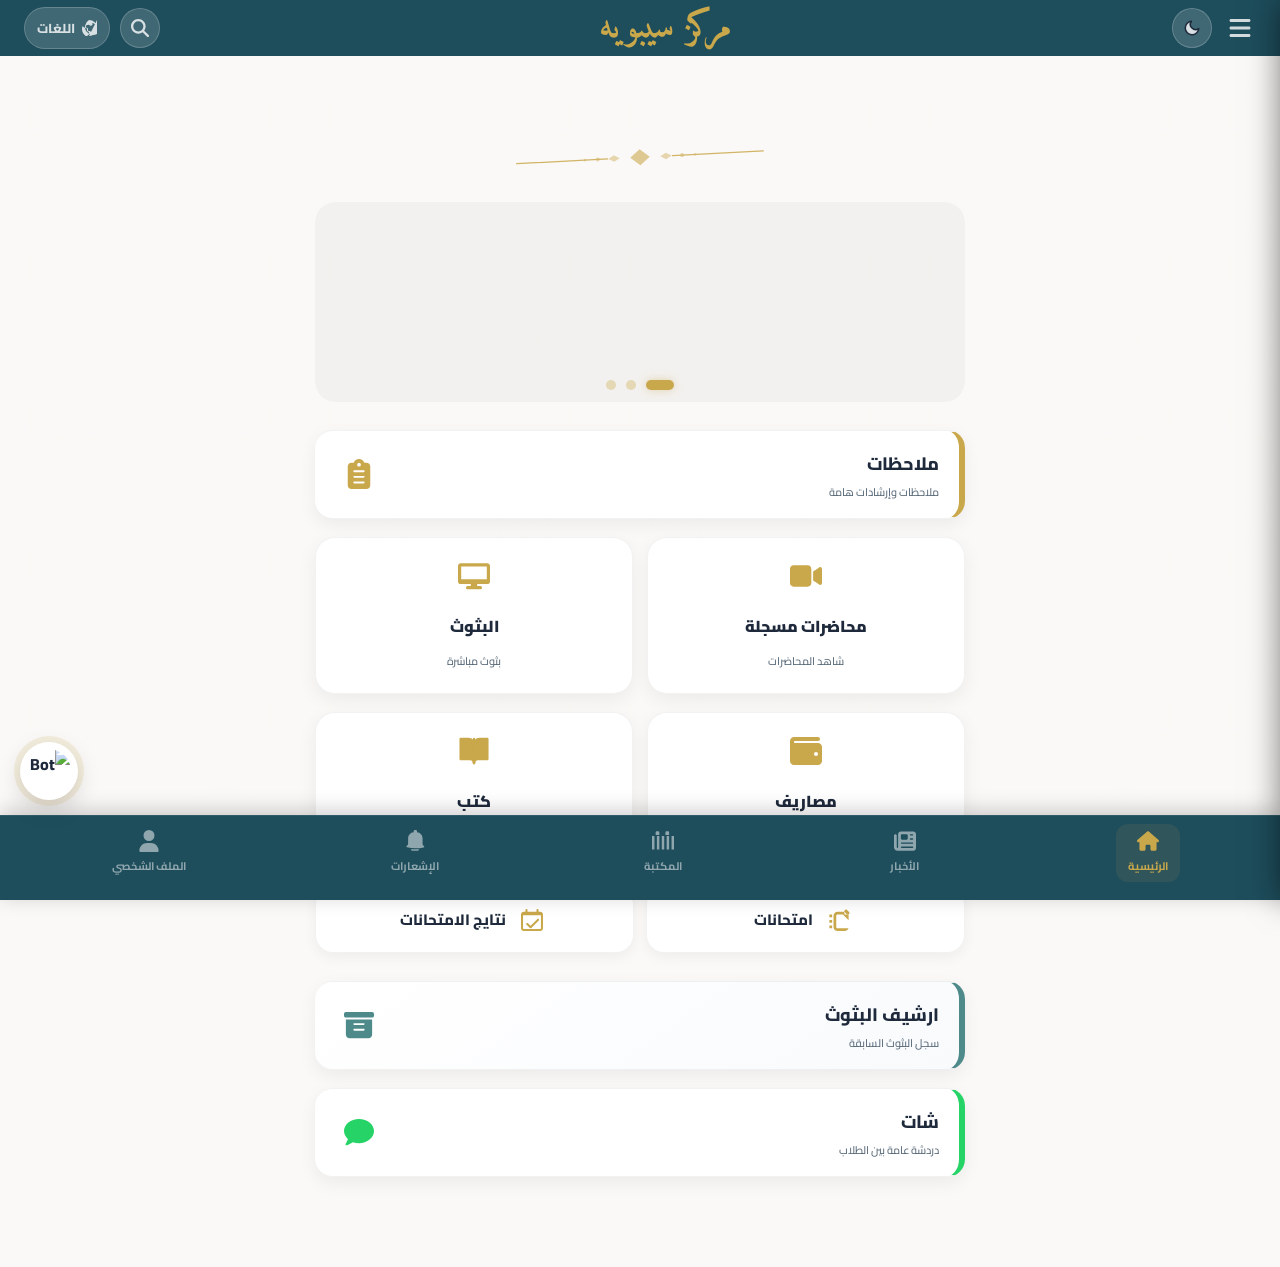
==== commit 5e3c3e8f: "Rename main (1).html to main.html" ====
--- a/main.html
+++ b/main.html
@@ -1,12 +1,415 @@
-<!DOCTYPE html><html lang="ar" dir="rtl" id="htmlTag"><head><meta charset="UTF-8"><meta name="viewport" content="width=device-width,initial-scale=1,maximum-scale=1,user-scalable=no"><title>سيستم الطلاب - مركز سيبويه</title><link rel="preconnect" href="https://fonts.googleapis.com"><link rel="preconnect" href="https://fonts.gstatic.com" crossorigin><link href="https://fonts.googleapis.com/css2?family=Amiri:ital,wght@0,400;0,700;1,700&family=Cairo:wght@400;600;700;800;900&family=Cinzel+Decorative:wght@700;900&family=Playfair+Display:ital,wght@1,700&family=Reem+Kufi:wght@400;500;600;700&family=El+Messiri:wght@400;500;600;700&display=swap" rel="stylesheet"><style>
-:root{--bg-body:#FBF9F7;--bg-header:#1E4D5C;--bg-card:#fff;--text-main:#1e293b;--text-muted:#5a6b7a;--bg-input:rgba(255,255,255,0.15);--border-color:rgba(0,0,0,0.05);--dropdown-bg:rgba(30,50,60,0.98);--card-item-bg:#f8fafc;--card-item-border:#e2e8f0;--welcome-color:#8B6F47;--svg-fill:#C9A84C;--sidebar-bg:rgba(30,77,92,0.92);--sidebar-text:#fff;--accent-gold:#C9A84C;--empty-text-color:#94a3b8;--bottom-nav-bg:#1E4D5C;--bottom-nav-border:rgba(255,255,255,0.08);--bottom-nav-active:#C9A84C;--bottom-nav-inactive:rgba(255,255,255,0.5);--notif-bg:#fff;--notif-border:#e2e8f0;--notif-hover:#f8fafc;--badge-red:#ef4444;--chat-theme-bg:#efebe0;--chat-theme-bubble-mine:#DCF8C6;--chat-theme-bubble-other:#ffffff;--chat-theme-text-mine:#1e293b;--chat-theme-text-other:#1e293b;--chat-theme-header:#075E54;--chat-theme-send-btn:#075E54;--chat-theme-accent:#C9A84C}[data-theme="dark"]{--bg-body:#0f172a;--bg-header:#1E4D5C;--bg-card:#1e293b;--text-main:#f8fafc;--text-muted:#cbd5e1;--bg-input:rgba(255,255,255,0.05);--border-color:rgba(255,255,255,0.1);--dropdown-bg:rgba(30,41,59,0.98);--card-item-bg:#334155;--card-item-border:#475569;--welcome-color:#C9A84C;--svg-fill:#C9A84C;--sidebar-bg:rgba(15,23,42,0.92);--empty-text-color:#64748b;--bottom-nav-bg:#1E4D5C;--bottom-nav-border:#334155;--bottom-nav-active:#C9A84C;--bottom-nav-inactive:#64748b;--notif-bg:#1e293b;--notif-border:#334155;--notif-hover:#273548}*{box-sizing:border-box;margin:0;padding:0;-webkit-tap-highlight-color:transparent;transition:background-color .3s ease,color .3s ease,border-color .3s ease,box-shadow .3s ease;font-family:'Cairo',sans-serif;font-weight:800}body{background-color:var(--bg-body);min-height:100vh;position:relative;overflow-x:hidden;color:var(--text-main);padding-bottom:80px}body::after{content:'';position:fixed;top:0;left:0;width:100%;height:100%;pointer-events:none;z-index:0;opacity:0.035;background-image:url("data:image/svg+xml,%3Csvg xmlns='http://www.w3.org/2000/svg' viewBox='0 0 400 400'%3E%3Cdefs%3E%3Cpattern id='islamicPattern' x='0' y='0' width='200' height='200' patternUnits='userSpaceOnUse'%3E%3Cpath d='M100 20 L120 60 L160 70 L130 95 L140 135 L100 115 L60 135 L70 95 L40 70 L80 60 Z' fill='none' stroke='%23C9A84C' stroke-width='1.2' opacity='0.4'/%3E%3Ccircle cx='100' cy='75' r='8' fill='none' stroke='%23C9A84C' stroke-width='0.8' opacity='0.3'/%3E%3Ccircle cx='100' cy='75' r='25' fill='none' stroke='%23C9A84C' stroke-width='0.5' opacity='0.2'/%3E%3Cpath d='M40 135 L40 175 Q70 195 100 175 Q130 195 160 175 L160 135' fill='none' stroke='%23C9A84C' stroke-width='0.8' opacity='0.3'/%3E%3Cpath d='M30 175 Q100 200 170 175' fill='none' stroke='%23C9A84C' stroke-width='0.6' opacity='0.25'/%3E%3Cpath d='M100 20 L100 60 M100 95 L100 115' fill='none' stroke='%23C9A84C' stroke-width='0.5' opacity='0.3'/%3E%3C/pattern%3E%3C/defs%3E%3Crect width='400' height='400' fill='url(%23islamicPattern)'/%3E%3C/svg%3E");background-size:300px 300px}header{background:var(--bg-header);padding:14px 24px;display:flex;align-items:center;justify-content:space-between;position:fixed;top:0;left:0;right:0;z-index:100;gap:10px;height:56px}.header-decor{display:none}body::before{content:'';display:block;height:62px;flex-shrink:0}.header-right-group{display:flex;align-items:center;gap:12px;flex-shrink:0}.header-left-group{display:flex;align-items:center;gap:10px;flex-shrink:0}.right-menu{cursor:pointer;display:flex;align-items:center;padding:4px;position:relative}.right-menu svg{width:24px;height:24px;fill:rgba(255,255,255,0.8)}.center-title{font-weight:900;color:var(--accent-gold);text-align:center;flex:1;min-width:0;overflow:hidden;text-overflow:ellipsis;white-space:nowrap}html[lang="ar"] .center-title{font-family:'Amiri',serif;font-style:italic;font-weight:700;font-size:36px}html[lang="en"] .center-title{font-family:'Cinzel Decorative',serif;font-size:19px;letter-spacing:0px}html[lang="ru"] .center-title{font-family:'Playfair Display',serif;font-style:italic;font-size:19px}html[lang="ms"] .center-title{font-family:'Cinzel Decorative',serif;font-size:19px;letter-spacing:0px}.theme-toggle-btn{cursor:pointer;background:var(--bg-input);width:40px;height:40px;display:flex;align-items:center;justify-content:center;border-radius:50%;border:1px solid rgba(255,255,255,0.2)}.theme-toggle-btn svg{width:18px;height:18px;fill:rgba(255,255,255,0.8)}[data-theme="dark"] .theme-toggle-btn .sun-icon{display:block}[data-theme="dark"] .theme-toggle-btn .moon-icon{display:none}.theme-toggle-btn .sun-icon{display:none}.theme-toggle-btn .moon-icon{display:block}.search-btn{cursor:pointer;background:var(--bg-input);width:40px;height:40px;display:flex;align-items:center;justify-content:center;border-radius:50%;border:1px solid rgba(255,255,255,0.2);flex-shrink:0}.search-btn svg{width:18px;height:18px;fill:rgba(255,255,255,0.8)}.search-btn:hover{background-color:var(--accent-gold);border-color:var(--accent-gold)}.search-btn:hover svg{fill:#1E4D5C}.search-overlay{display:none;position:fixed;top:0;left:0;right:0;bottom:0;background:rgba(0,0,0,0.7);backdrop-filter:blur(4px);z-index:300;flex-direction:column;align-items:center;padding:20px}.search-overlay.active{display:flex}.search-container{width:100%;max-width:550px;margin-top:60px;background:var(--bg-card);border-radius:20px;padding:16px;box-shadow:0 20px 50px rgba(0,0,0,0.3)}.search-input-wrapper{display:flex;align-items:center;gap:12px;background:var(--card-item-bg);border-radius:14px;padding:12px 16px;border:2px solid var(--border-color)}.search-input-wrapper:focus-within{border-color:var(--accent-gold)}.search-input-wrapper svg{width:20px;height:20px;fill:var(--text-muted);flex-shrink:0}#searchInput{flex:1;background:none;border:none;outline:none;font-size:16px;font-weight:700;color:var(--text-main)}#searchInput::placeholder{color:var(--text-muted)}.search-results{max-height:350px;overflow-y:auto;margin-top:4px;display:none}.search-results.has-results{display:block}.search-result-item{display:flex;align-items:center;gap:12px;padding:14px 16px;border-radius:12px;cursor:pointer}.search-result-item:hover{background:var(--card-item-bg)}.search-result-item .result-icon{width:40px;height:40px;background:var(--card-item-bg);border-radius:10px;display:flex;align-items:center;justify-content:center;flex-shrink:0}.search-result-item .result-icon svg{width:20px;height:20px;fill:#1E4D5C}.search-result-item .result-title{font-size:15px;font-weight:800;color:var(--text-main)}.search-no-results{text-align:center;padding:30px;color:var(--text-muted);font-weight:700;font-size:14px;display:none}.search-no-results.show{display:block}.search-close-btn{margin-top:16px;background:rgba(0,0,0,0.05);color:var(--text-main);border:1px solid var(--border-color);padding:10px 30px;border-radius:50px;cursor:pointer;font-weight:700;font-size:14px;width:100%}.lang-dropdown-wrapper{position:relative;flex-shrink:0}.flag-icon{display:flex;align-items:center;gap:6px;font-size:13px;font-weight:800;background:var(--bg-input);padding:8px 12px;border-radius:50px;border:1px solid rgba(255,255,255,0.2);cursor:pointer;user-select:none;color:rgba(255,255,255,0.8);white-space:nowrap}.flag-icon svg{width:16px;height:16px;fill:rgba(255,255,255,0.8);flex-shrink:0}.lang-dropdown{display:none;position:absolute;top:50px;background:var(--dropdown-bg);backdrop-filter:blur(10px);border-radius:12px;box-shadow:0 10px 25px rgba(0,0,0,0.3);padding:6px;min-width:150px;z-index:120;border:1px solid rgba(255,255,255,0.1)}html[dir="rtl"] .lang-dropdown{left:0;right:auto}html[dir="ltr"] .lang-dropdown{right:0;left:auto}.lang-dropdown.active{display:block;animation:fadeIn .2s ease forwards}.lang-option{display:flex;align-items:center;gap:8px;padding:8px 12px;font-size:14px;font-weight:700;color:rgba(255,255,255,0.9);border-radius:8px;cursor:pointer}.lang-option:hover{background-color:rgba(255,255,255,0.1);color:var(--accent-gold)}.lang-option img{width:20px;border-radius:2px}.sidebar{position:fixed;top:0;width:300px;height:100vh;background-color:var(--sidebar-bg);color:var(--sidebar-text);z-index:200;transition:transform .3s cubic-bezier(.4,0,.2,1);padding:24px 20px;display:flex;flex-direction:column;gap:12px;box-shadow:0 0 30px rgba(0,0,0,0.5);overflow-y:auto;backdrop-filter:blur(16px);-webkit-backdrop-filter:blur(16px);border-left:1px solid rgba(255,255,255,0.15)}html[dir="rtl"] .sidebar{right:0;left:auto;transform:translateX(100%)}html[dir="ltr"] .sidebar{left:0;right:auto;transform:translateX(-100%)}.sidebar.open{transform:translateX(0)!important}.sidebar-profile-section{display:flex;flex-direction:column;align-items:center;text-align:center;padding-bottom:12px;border-bottom:1px solid rgba(255,255,255,0.1);position:relative;gap:10px}.close-sidebar{position:absolute;top:-6px;cursor:pointer;width:32px;height:32px;display:flex;align-items:center;justify-content:center;border-radius:50%;background:rgba(255,255,255,0.08)}html[dir="rtl"] .close-sidebar{left:0}html[dir="ltr"] .close-sidebar{right:0}.close-sidebar svg{width:14px;height:14px;fill:#fff}.sidebar-avatar{width:125px;height:125px;border-radius:50%;border:4px solid var(--accent-gold);object-fit:cover;box-shadow:0 6px 20px rgba(0,0,0,0.4);margin-top:10px;cursor:pointer}.sidebar-name{font-size:20px;font-weight:900;color:#fff;letter-spacing:.5px}.sidebar-meta-box .sidebar-field:first-child{display:none!important}.sidebar-meta-box{width:100%;display:flex;flex-direction:column;gap:8px}.sidebar-field{background:rgba(255,255,255,0.06);border-radius:8px;padding:8px 14px;display:flex;align-items:center;justify-content:space-between;border:1px solid rgba(255,255,255,0.1);min-height:42px}.sidebar-field span.label{font-size:13px;color:rgba(255,255,255,0.5)}.sidebar-field .value-text{font-size:14px;color:#e2e8f0;font-weight:800}.sidebar-action-buttons{display:flex;flex-direction:column;gap:10px;width:100%}.sidebar-btn-item{display:flex;align-items:center;justify-content:center;gap:12px;text-decoration:none;padding:13px 16px;border-radius:10px;font-weight:800;font-size:15px;cursor:pointer;border:1px solid transparent}.sidebar-btn-item svg{width:20px;height:20px;flex-shrink:0}.sidebar-btn-item.support-btn{background:rgba(37,211,102,0.15);border:1px solid rgba(37,211,102,0.3);color:#25d366}.sidebar-btn-item.support-btn svg{fill:#25d366}.sidebar-btn-item.support-btn:hover{background:rgba(37,211,102,0.25)}.sidebar-btn-item.notifications-btn{background:rgba(201,168,76,0.12);border:1px solid rgba(201,168,76,0.3);color:var(--accent-gold)}.sidebar-btn-item.notifications-btn svg{fill:var(--accent-gold)}.sidebar-btn-item.notifications-btn:hover{background:rgba(201,168,76,0.22)}.sidebar-btn-item.logout{color:#ff4d4d;background:rgba(255,77,77,0.08);border:1px solid rgba(255,77,77,0.15)}.sidebar-btn-item.logout svg{fill:#ff4d4d}.sidebar-btn-item.logout:hover{background:rgba(255,77,77,0.18)}.sidebar-logo-container{width:100%;display:flex;justify-content:center;align-items:center;flex:1;padding-top:5px;margin-top:auto}.sidebar-logo-container img{width:100%;max-width:240px;height:auto;object-fit:contain;opacity:.9}.sidebar-overlay{display:none;position:fixed;top:0;left:0;width:100vw;height:100vh;background:rgba(0,0,0,0.5);backdrop-filter:blur(3px);z-index:150}.sidebar-overlay.show{display:block}main{max-width:650px;width:92%;margin:35px auto 10px auto;display:flex;flex-direction:column;gap:18px;position:relative;z-index:1}.welcome-text{text-align:center;font-size:26px;font-weight:800;color:var(--welcome-color);margin-bottom:25px;min-height:36px}.menu-item{background-color:var(--bg-card);padding:16px 20px;border-radius:18px;display:flex;align-items:center;justify-content:space-between;text-decoration:none;color:var(--text-main);box-shadow:0 6px 18px rgba(0,0,0,0.06);cursor:pointer;border:1px solid var(--border-color);gap:12px;min-height:70px;flex-direction:row;border-right:6px solid var(--accent-gold);border-left:none;position:relative}.menu-item:hover{transform:translateY(-2px);box-shadow:0 10px 25px rgba(0,0,0,0.1)}.menu-item .menu-item-text{display:flex;flex-direction:column;gap:2px;flex:1}.menu-item .menu-item-text span{font-size:18px;font-weight:800}.menu-item .menu-item-text .menu-item-desc{font-size:11px;color:var(--text-muted);font-weight:500}.menu-item .svg-icon-wrapper{width:48px;height:48px;display:flex;justify-content:center;align-items:center;flex-shrink:0}.menu-item .svg-icon-wrapper svg{width:30px;height:30px;fill:#C9A84C}.menu-grid-row{display:grid;grid-template-columns:1fr 1fr;gap:14px}.menu-card-box{background-color:var(--bg-card);border-radius:20px;display:flex;flex-direction:column;align-items:center;justify-content:center;text-align:center;text-decoration:none;color:var(--text-main);box-shadow:0 6px 20px rgba(0,0,0,0.06);cursor:pointer;border:1px solid var(--border-color);padding:22px 12px;gap:10px;min-height:150px;position:relative}.menu-card-box:hover{transform:translateY(-3px);box-shadow:0 12px 28px rgba(0,0,0,0.1);border-color:var(--accent-gold)}.menu-card-box .card-box-icon svg{width:32px;height:32px;fill:#C9A84C}.menu-card-box .card-box-title{font-size:16px;font-weight:900}.menu-card-box .card-box-desc{font-size:11px;color:var(--text-muted);font-weight:500}.menu-small-row{display:grid;grid-template-columns:1fr 1fr;gap:12px}.menu-small-card{background-color:var(--bg-card);border-radius:18px;display:flex;align-items:center;justify-content:center;text-decoration:none;color:var(--text-main);box-shadow:0 4px 14px rgba(0,0,0,0.05);cursor:pointer;border:1px solid var(--border-color);padding:14px 18px;gap:8px;min-height:56px;flex-direction:row;position:relative}.menu-small-card:hover{transform:translateY(-2px);box-shadow:0 8px 20px rgba(0,0,0,0.08)}.menu-small-card .small-card-icon{flex-shrink:0;width:36px;height:36px;display:flex;align-items:center;justify-content:center}.menu-small-card .small-card-icon svg{width:22px;height:22px;fill:#C9A84C}.menu-small-card .small-card-title{font-size:15px;font-weight:800}.menu-archive-item{background:linear-gradient(145deg,var(--bg-card) 0%,var(--card-item-bg) 100%);border-right:6px solid #4F8A8B;margin-top:10px}.menu-archive-item .svg-icon-wrapper svg{fill:#4F8A8B}.content-page{display:none}.content-page.active{display:block}.content-page .empty-state-container{max-width:650px;width:92%;margin:40px auto 0;display:flex;flex-direction:column;align-items:center;text-align:center;gap:20px}.content-page .empty-state-icon{width:100px;height:100px;border-radius:50%;background:var(--card-item-bg);border:3px dashed var(--accent-gold);display:flex;align-items:center;justify-content:center;margin-bottom:10px;box-shadow:0 6px 18px rgba(0,0,0,0.08)}.content-page .empty-state-icon svg{width:48px;height:48px;fill:#C9A84C;opacity:.6}.content-page .empty-state-message{font-size:28px;font-weight:900;color:var(--empty-text-color)}.notifications-embedded{display:none}.notifications-embedded.active{display:block}.notifications-embedded .notifications-page-container{max-width:650px;width:92%;margin:25px auto 0;display:flex;flex-direction:column;gap:16px}.notifications-embedded .notifications-page-title{font-size:28px;font-weight:900;color:var(--text-main);text-align:center;margin:0;padding:0}.notification-card{background:var(--notif-bg);border:1px solid var(--notif-border);border-radius:24px;box-shadow:0 10px 25px -8px rgba(0,0,0,0.06);padding:18px;margin-bottom:14px;cursor:pointer}.notif-header{display:flex;align-items:center;gap:12px;margin-bottom:12px}.notif-icon{width:44px;height:44px;background:rgba(201,168,76,0.1);border-radius:14px;display:flex;align-items:center;justify-content:center;flex-shrink:0}.notif-icon svg{width:24px;height:24px;fill:var(--accent-gold)}.notif-meta{flex:1}.notif-title{font-size:16px;font-weight:800;color:var(--text-main);margin-bottom:4px}.notif-date{font-size:12px;color:var(--text-muted);font-weight:600}.notif-sender{font-size:13px;color:var(--text-muted);display:flex;align-items:center;gap:4px;margin-bottom:8px}.verified-badge-sender{display:inline-flex;width:16px;height:16px;background:var(--accent-gold);border-radius:50%;align-items:center;justify-content:center;margin-inline-start:4px}.verified-badge-sender svg{width:10px;height:10px;fill:#1E4D5C}.notif-preview{font-size:13px;color:var(--text-muted);line-height:1.5}.empty-notifications{text-align:center;padding:50px 20px;color:var(--empty-text-color);font-size:18px;font-weight:800}.notif-detail-overlay{display:none;position:fixed;top:0;left:0;right:0;bottom:0;background:rgba(0,0,0,0.6);backdrop-filter:blur(8px);z-index:400;justify-content:center;align-items:center;padding:20px}.notif-detail-overlay.active{display:flex}.notif-detail-card{background:var(--bg-card);border-radius:28px;width:100%;max-width:600px;max-height:85vh;overflow-y:auto;box-shadow:0 20px 40px rgba(0,0,0,0.25);padding:32px 24px 24px;position:relative;margin:0 16px}.notif-detail-close{position:absolute;top:16px;right:16px;width:36px;height:36px;border-radius:50%;background:rgba(0,0,0,0.05);border:none;cursor:pointer;display:flex;align-items:center;justify-content:center;z-index:2}[data-theme="dark"] .notif-detail-close{background:rgba(255,255,255,0.1)}.notif-detail-close svg{width:16px;height:16px;fill:var(--text-main)}.notif-detail-title{font-size:22px;font-weight:900;margin-bottom:8px;padding-right:40px}.notif-detail-meta{font-size:13px;color:var(--text-muted);margin-bottom:16px;padding-right:40px}.notif-detail-sender{display:flex;align-items:center;gap:6px;margin-bottom:20px;font-weight:600}.notif-detail-body{font-size:15px;line-height:1.9;color:var(--text-main);white-space:pre-line}.bottom-nav{position:fixed;bottom:0;left:0;right:0;background:var(--bottom-nav-bg);border-top:1px solid var(--bottom-nav-border);display:flex;justify-content:space-around;align-items:center;padding:8px 10px 18px 10px;z-index:50;box-shadow:0 -4px 20px rgba(0,0,0,0.2)}.bottom-nav-item{display:flex;flex-direction:column;align-items:center;gap:4px;cursor:pointer;padding:6px 12px;border-radius:12px;transition:all .2s ease;text-decoration:none;color:var(--bottom-nav-inactive);min-width:60px;position:relative}.bottom-nav-item.active{color:var(--bottom-nav-active);background:rgba(201,168,76,0.1)}.bottom-nav-item svg{width:22px;height:22px;fill:currentColor}.bottom-nav-item span{font-size:11px;font-weight:700;white-space:nowrap}.bottom-nav-item:hover{color:var(--bottom-nav-active)}.profile-embedded{display:none}.profile-embedded.active{display:block;width:100%;background:var(--bg-card);min-height:calc(100vh - 72px - 56px - 80px)}.profile-simple{display:flex;flex-direction:column;align-items:center;padding:20px 0 0}.profile-title{font-size:28px;font-weight:900;color:var(--text-main);text-align:center;margin:10px 0 20px 0}.profile-avatar-container{position:relative;cursor:pointer;margin:10px 0 20px}.profile-avatar-large{width:120px;height:120px;border-radius:50%;border:3px solid var(--accent-gold);object-fit:cover;transition:opacity .2s}.profile-avatar-container:hover .profile-avatar-large{opacity:.8}.profile-avatar-overlay{position:absolute;top:50%;left:50%;transform:translate(-50%,-50%);color:white;background:rgba(0,0,0,0.5);width:100%;height:100%;border-radius:50%;display:flex;align-items:center;justify-content:center;opacity:0;transition:opacity .2s}.profile-avatar-container:hover .profile-avatar-overlay{opacity:1}.profile-avatar-overlay svg{width:30px;height:30px;fill:white}.profile-info-list{width:100%;display:flex;flex-direction:column;margin-top:0;background:var(--bg-card);border-top:1px solid var(--border-color)}.profile-info-item{background:transparent;padding:16px 20px;width:100%;display:flex;align-items:center;justify-content:space-between;border-bottom:1px solid var(--border-color);min-height:56px}.profile-info-item:last-child{border-bottom:none}.info-label{font-weight:700;color:var(--text-muted);font-size:15px}.info-value{font-weight:800;color:var(--text-main);font-size:16px;word-break:break-word;text-align:left}html[dir="rtl"] .info-value{text-align:right}@keyframes fadeIn{from{opacity:0;transform:translateY(-10px) scale(.98)}to{opacity:1;transform:translateY(0) scale(1)}}.badge-count{position:absolute;top:8px;right:8px;min-width:22px;height:22px;padding:0 6px;background-color:var(--badge-red);color:#fff;font-size:11px;font-weight:800;border-radius:22px;display:flex;align-items:center;justify-content:center;box-shadow:0 2px 8px rgba(239,68,68,0.4);z-index:5;pointer-events:none;animation:badgePop .3s ease}.badge-count:empty,.badge-count[data-count="0"]{display:none}.bottom-nav-item .badge-count{top:0;right:2px;min-width:18px;height:18px;font-size:10px;padding:0 5px}@keyframes badgePop{0%{transform:scale(0)}60%{transform:scale(1.2)}100%{transform:scale(1)}}@media (max-width:480px){header{padding:12px;height:50px}.header-decor{display:none}body::before{height:56px}main{margin-top:25px}html[lang="ar"] .center-title{font-size:24px!important}.center-title{font-size:15px!important}.flag-icon{padding:6px 8px;font-size:11px;gap:4px}.flag-icon svg{width:14px;height:14px}.theme-toggle-btn,.search-btn{width:34px;height:34px}.header-right-group{gap:8px}.header-left-group{gap:6px}.welcome-text{font-size:20px}.sidebar{width:290px;padding:20px 15px;gap:10px}.sidebar-avatar{width:110px;height:110px}.sidebar-name{font-size:18px}.menu-item{padding:14px 16px;min-height:64px}.menu-item .menu-item-text span{font-size:16px}.menu-item .svg-icon-wrapper{width:42px;height:42px}.menu-item .svg-icon-wrapper svg{width:26px;height:26px}.menu-card-box{padding:18px 10px;min-height:130px}.menu-card-box .card-box-icon svg{width:28px;height:28px}.menu-card-box .card-box-title{font-size:14px}.menu-small-card{min-height:48px;padding:12px 14px}.sidebar-logo-container img{max-width:200px}.bottom-nav-item svg{width:20px;height:20px}.bottom-nav-item span{font-size:10px}.notif-detail-card{padding:24px 16px 16px}.profile-title{font-size:24px;margin:10px 0 16px 0}}.books-list{display:flex;flex-direction:column;gap:12px;margin-top:0}.book-card{display:flex;align-items:center;background:var(--bg-card);border:1px solid var(--border-color);border-radius:16px;padding:16px 18px;gap:14px;transition:all .25s ease;box-shadow:0 2px 8px rgba(0,0,0,0.03)}.book-card:hover{box-shadow:0 8px 22px rgba(0,0,0,0.08);transform:translateY(-2px);border-color:var(--accent-gold)}.book-icon{flex-shrink:0;width:44px;height:44px;background:rgba(201,168,76,0.08);border-radius:12px;display:flex;align-items:center;justify-content:center}.book-icon svg{width:24px;height:24px;fill:var(--accent-gold)}.book-info{flex:1;min-width:0}.book-title{font-size:16px;font-weight:900;color:var(--text-main);margin-bottom:4px;white-space:nowrap;overflow:hidden;text-overflow:ellipsis}.book-meta{display:flex;gap:14px;font-size:12px;color:var(--text-muted);flex-wrap:wrap;align-items:center;margin-bottom:2px}.book-meta svg{width:12px;height:12px;fill:var(--text-muted)}.book-sender{font-size:11px;color:var(--text-muted);display:flex;align-items:center;gap:4px}.lecture-btn{display:inline-block;padding:8px 20px;text-align:center;background:linear-gradient(135deg,#1E4D5C 0%,#266678 100%);color:#fff;border-radius:8px;font-weight:800;text-decoration:none;font-size:13px;box-shadow:0 4px 12px rgba(30,77,92,0.2);transition:all .2s ease;width:auto}.lecture-btn:hover{background:linear-gradient(135deg,#163640 0%,#1d5260 100%);transform:scale(1.02)}.btn-download{display:inline-flex;align-items:center;gap:6px;padding:10px 18px;border-radius:10px;background:linear-gradient(135deg,#1E4D5C 0%,#266678 100%);color:#fff;text-decoration:none;font-size:13px;font-weight:800;white-space:nowrap;flex-shrink:0;box-shadow:0 4px 12px rgba(30,77,92,0.25);transition:all .2s ease}.btn-download:hover{background:linear-gradient(135deg,#163640 0%,#1d5260 100%);transform:scale(1.03)}.btn-download svg{width:14px;height:14px;fill:#fff}.lectures-list{display:flex;flex-direction:column;gap:12px;margin-top:0}.lecture-card{background:var(--bg-card);border:1px solid var(--border-color);border-radius:18px;overflow:hidden;box-shadow:0 4px 14px rgba(0,0,0,0.04);transition:all .25s ease}.lecture-card:hover{transform:translateY(-2px);box-shadow:0 10px 25px rgba(0,0,0,0.08);border-color:var(--accent-gold)}.lecture-banner{width:100%;height:110px;object-fit:cover}.lecture-content{padding:12px 16px 14px}.lecture-title{font-size:16px;font-weight:900;color:var(--text-main);margin-bottom:6px;font-family:'Reem Kufi',sans-serif}.lecture-meta{display:flex;gap:12px;font-size:11px;color:var(--text-muted);align-items:center;margin-bottom:8px;flex-wrap:wrap}.lecture-meta svg{width:12px;height:12px;fill:var(--text-muted);flex-shrink:0}.lecture-status{font-size:10px;font-weight:800;padding:3px 12px;border-radius:20px;background:#e8f5e9;color:#2e7d32;display:inline-block;margin-bottom:10px}.lecture-status.paid{background:#fff3e0;color:#e65100}.streams-list{display:flex;flex-direction:column;gap:10px;margin-top:0}.stream-card{display:flex;align-items:center;background:var(--bg-card);border:1px solid var(--border-color);border-radius:16px;padding:14px 18px;gap:14px;transition:all .25s ease;box-shadow:0 2px 8px rgba(0,0,0,0.03)}.stream-card:hover{box-shadow:0 8px 22px rgba(0,0,0,0.08);transform:translateY(-2px);border-color:var(--accent-gold)}.stream-icon{flex-shrink:0;width:44px;height:44px;background:rgba(30,77,92,0.06);border-radius:12px;display:flex;align-items:center;justify-content:center}.stream-icon svg{width:24px;height:24px;fill:none;stroke:#1E4D5C;stroke-width:1.5}.stream-info{flex:1;min-width:0}.stream-title{font-size:16px;font-weight:900;color:var(--text-main);margin-bottom:4px;white-space:nowrap;overflow:hidden;text-overflow:ellipsis}.stream-meta{display:flex;gap:14px;font-size:12px;color:var(--text-muted);flex-wrap:wrap;align-items:center}.stream-sender{font-size:11px;color:var(--text-muted);margin-top:2px}.btn-join{display:inline-flex;align-items:center;gap:6px;padding:10px 18px;border-radius:10px;background:linear-gradient(135deg,#1E4D5C 0%,#266678 100%);color:#fff;text-decoration:none;font-size:13px;font-weight:800;white-space:nowrap;flex-shrink:0;box-shadow:0 4px 12px rgba(30,77,92,0.25);transition:all .2s ease}.btn-join:hover{background:linear-gradient(135deg,#163640 0%,#1d5260 100%);transform:scale(1.03)}.notes-list-new{display:flex;flex-direction:column;gap:20px;margin-top:10px;padding:0 4px}.note-card-new{background:var(--bg-card);border:2px solid var(--border-color);border-radius:20px;padding:20px;position:relative;overflow:hidden;box-shadow:0 8px 24px rgba(0,0,0,0.06);transition:all .3s ease}.note-card-new::before{content:'';position:absolute;top:0;right:0;width:80px;height:80px;background:radial-gradient(circle at top right, var(--accent-gold) 0%, transparent 70%);opacity:0.08;border-radius:0 0 0 80px}.note-card-new::after{content:'';position:absolute;bottom:0;left:0;width:60px;height:60px;background:radial-gradient(circle at bottom left, #1E4D5C 0%, transparent 70%);opacity:0.06;border-radius:0 60px 0 0}.note-card-new:hover{transform:translateY(-3px);box-shadow:0 14px 32px rgba(0,0,0,0.12);border-color:var(--accent-gold)}.note-card-header{display:flex;align-items:center;gap:14px;margin-bottom:14px;position:relative;z-index:1}.note-card-icon-wrap{width:50px;height:50px;border-radius:16px;background:linear-gradient(135deg, #1E4D5C 0%, #2a6b7c 100%);display:flex;align-items:center;justify-content:center;flex-shrink:0;box-shadow:0 4px 12px rgba(30,77,92,0.25)}.note-card-icon-wrap svg{width:24px;height:24px;fill:#fff}.note-card-header-info{flex:1;min-width:0}.note-card-title-new{font-size:17px;font-weight:900;color:var(--text-main);margin-bottom:2px;font-family:'Reem Kufi',sans-serif}.note-card-date-new{font-size:11px;color:var(--text-muted);font-weight:600;display:flex;align-items:center;gap:4px}.note-card-date-new svg{width:12px;height:12px;fill:var(--text-muted)}.note-card-sender-badge{display:inline-flex;align-items:center;gap:6px;background:rgba(201,168,76,0.08);padding:5px 12px;border-radius:20px;font-size:12px;font-weight:700;color:var(--accent-gold);margin-bottom:12px;position:relative;z-index:1}.note-card-sender-badge svg{width:14px;height:14px;fill:var(--accent-gold)}.note-card-body-preview{font-size:13px;color:var(--text-muted);line-height:1.6;display:-webkit-box;-webkit-line-clamp:2;-webkit-box-orient:vertical;overflow:hidden;margin-bottom:14px;position:relative;z-index:1}.note-card-actions{display:flex;gap:10px;position:relative;z-index:1}.btn-view-note-new{flex:1;padding:10px 18px;border-radius:12px;background:linear-gradient(135deg, #1E4D5C 0%, #266678 100%);color:#fff;border:none;font-size:13px;font-weight:700;cursor:pointer;text-align:center;box-shadow:0 4px 10px rgba(30,77,92,0.2);transition:all .2s ease}.btn-view-note-new:hover{transform:translateY(-1px);box-shadow:0 6px 16px rgba(30,77,92,0.3)}.btn-view-note-new:active{transform:scale(0.97)}.btn-share-note{width:44px;height:44px;border-radius:12px;background:rgba(201,168,76,0.1);border:1px solid rgba(201,168,76,0.2);display:flex;align-items:center;justify-content:center;cursor:pointer;transition:all .2s ease;flex-shrink:0}.btn-share-note svg{width:18px;height:18px;fill:var(--accent-gold)}.btn-share-note:hover{background:rgba(201,168,76,0.2)}.note-card-ornament{position:absolute;top:16px;left:16px;width:32px;height:32px;opacity:0.12;z-index:0}.note-card-ornament svg{width:100%;height:100%;fill:var(--accent-gold)}.note-detail-modal{display:none;position:fixed;top:0;left:0;right:0;bottom:0;background:rgba(0,0,0,0.6);backdrop-filter:blur(12px);z-index:500;justify-content:center;align-items:center;padding:20px}.note-detail-modal.active{display:flex}.note-detail-content{background:var(--bg-card);border-radius:28px;padding:28px 24px;max-width:540px;width:100%;position:relative;max-height:85vh;overflow-y:auto;box-shadow:0 25px 50px rgba(0,0,0,0.25);border:1px solid var(--border-color)}.note-detail-header{display:flex;align-items:center;gap:14px;margin-bottom:22px}.note-detail-header-icon{width:44px;height:44px;background:linear-gradient(135deg,#1E4D5C 0%,#2a6b7c 100%);border-radius:14px;display:flex;align-items:center;justify-content:center;flex-shrink:0}.note-detail-header-icon svg{width:22px;height:22px;fill:#fff}.note-detail-title-area{flex:1}.note-detail-title{font-size:20px;font-weight:900;color:var(--text-main);font-family:'Reem Kufi',sans-serif}.note-detail-sender-row{display:flex;align-items:center;gap:12px;margin-bottom:20px;padding-bottom:16px;border-bottom:1px solid var(--border-color)}.note-detail-sender-avatar{width:36px;height:36px;background:rgba(201,168,76,0.15);border-radius:50%;display:flex;align-items:center;justify-content:center}.note-detail-sender-avatar svg{width:16px;height:16px;fill:var(--accent-gold)}.note-detail-sender-name{font-weight:800;color:var(--accent-gold);font-size:14px}.note-detail-date{font-size:12px;color:var(--text-muted);margin-left:auto}.note-detail-body{font-size:15px;line-height:2.2;color:var(--text-main);white-space:pre-line;background:var(--card-item-bg);padding:20px;border-radius:20px;margin-top:8px}.close-note-modal{position:absolute;top:16px;left:16px;width:36px;height:36px;border-radius:50%;background:rgba(0,0,0,0.05);border:none;display:flex;align-items:center;justify-content:center;cursor:pointer;font-size:24px;color:var(--text-main);z-index:2}.close-note-modal:hover{background:rgba(0,0,0,0.1)}.chat-fab{display:none!important}.welcome-tooltip{display:none!important}.chat-widget{display:none!important}.chat-main-container{display:flex;flex-direction:column;height:calc(100vh - 62px - 56px - 80px);background:var(--chat-theme-bg);overflow:hidden;margin:0;width:100%;box-shadow:none;border:none;position:relative}.chat-messages-area{flex:1;overflow-y:auto;padding:16px;display:flex;flex-direction:column;gap:4px;background:transparent;scroll-behavior:smooth;position:relative;z-index:1}.chat-empty-state{display:flex;flex-direction:column;align-items:center;justify-content:center;gap:16px;height:100%;color:var(--text-muted);font-weight:700;font-size:15px}.chat-msg-row{display:flex;flex-direction:column;margin-bottom:8px;animation:fadeIn .2s ease;position:relative;z-index:1}.chat-msg-row.mine{align-items:flex-end}.chat-msg-row.other{align-items:flex-start}.chat-msg-sender{font-size:11px;font-weight:800;color:var(--chat-theme-accent);margin-bottom:2px;padding:0 8px}.chat-msg-reply-preview{background:rgba(0,0,0,0.06);border-radius:8px;padding:6px 10px;margin-bottom:4px;border-right:3px solid var(--chat-theme-accent);font-size:11px;color:var(--text-muted);max-width:85%;cursor:pointer;display:flex;flex-direction:column;gap:2px}[data-theme="dark"] .chat-msg-reply-preview{background:rgba(255,255,255,0.06)}.chat-msg-reply-name{font-weight:800;color:var(--chat-theme-accent);font-size:11px}.chat-msg-bubble{max-width:80%;padding:10px 14px;border-radius:16px;font-size:14px;font-weight:600;line-height:1.5;word-break:break-word;position:relative;cursor:pointer;user-select:none;transition:transform .15s ease,background-color .3s ease}.chat-msg-row.mine .chat-msg-bubble{background:var(--chat-theme-bubble-mine);color:var(--chat-theme-text-mine);border-bottom-right-radius:4px}.chat-msg-row.other .chat-msg-bubble{background:var(--chat-theme-bubble-other);color:var(--chat-theme-text-other);border-bottom-left-radius:4px;border:1px solid var(--border-color)}.chat-msg-time{font-size:10px;color:var(--text-muted);margin-top:2px;padding:0 8px}.chat-msg-bubble.swiping-left{transform:translateX(-50px);opacity:0.7}.chat-msg-bubble.swiping-right{transform:translateX(50px);opacity:0.7}.chat-msg-bubble.reply-highlight{animation:replyPulse .6s ease 2}@keyframes replyPulse{0%,100%{box-shadow:0 0 0 0 rgba(201,168,76,0)}50%{box-shadow:0 0 0 12px rgba(201,168,76,0.2)}}.reply-bar{display:flex;align-items:center;justify-content:space-between;padding:10px 16px;background:var(--bg-card);border-top:1px solid var(--border-color);flex-shrink:0;position:relative;z-index:2}.reply-bar-content{display:flex;align-items:center;gap:10px;flex:1;min-width:0}.reply-bar-line{width:4px;height:36px;background:var(--chat-theme-accent);border-radius:2px;flex-shrink:0}.reply-bar-info{display:flex;flex-direction:column;min-width:0}.reply-bar-name{font-weight:800;font-size:13px;color:var(--chat-theme-accent)}.reply-bar-msg{font-size:12px;color:var(--text-muted);white-space:nowrap;overflow:hidden;text-overflow:ellipsis}.reply-bar-close{background:none;border:none;font-size:22px;cursor:pointer;color:var(--text-muted);padding:4px 8px}.emoji-bar{display:flex;gap:4px;padding:8px 12px;background:var(--bg-card);border-top:1px solid var(--border-color);flex-wrap:wrap;flex-shrink:0;position:relative;z-index:2}.emoji-btn{font-size:24px;background:none;border:none;cursor:pointer;padding:4px 6px;border-radius:8px;transition:background .15s}.emoji-btn:hover{background:var(--card-item-bg)}.chat-input-container{display:flex;align-items:center;gap:8px;padding:10px 14px;background:var(--bg-card);border-top:1px solid var(--border-color);flex-shrink:0;position:relative;z-index:2}.chat-emoji-toggle{background:none;border:none;font-size:18px;cursor:pointer;padding:4px;border-radius:50%;transition:background .15s;flex-shrink:0}.chat-emoji-toggle:hover{background:var(--card-item-bg)}.chat-input-field{flex:1;padding:10px 16px;border-radius:24px;border:1px solid var(--border-color);background:var(--bg-body);font-size:14px;font-weight:600;outline:none;color:var(--text-main)}.chat-input-field:focus{border-color:var(--chat-theme-accent)}.chat-send-btn{width:42px;height:42px;border-radius:50%;background:var(--chat-theme-send-btn);border:none;cursor:pointer;display:flex;align-items:center;justify-content:center;flex-shrink:0;transition:transform .15s}.chat-send-btn:hover{transform:scale(1.05)}.chat-send-btn:active{transform:scale(.95)}@media (max-width:480px){.chat-main-container{width:100%;height:calc(100vh - 56px - 80px)}.chat-msg-bubble{max-width:88%}}</style></head><body>
+<!DOCTYPE html><html lang="ar" dir="rtl" id="htmlTag"><head><meta charset="UTF-8"><meta name="viewport" content="width=device-width,initial-scale=1,maximum-scale=1,user-scalable=no"><title>سيستم الطلاب - مركز سيبويه</title>
+<link rel="preconnect" href="https://fonts.googleapis.com"><link rel="preconnect" href="https://fonts.gstatic.com" crossorigin>
+<link href="https://fonts.googleapis.com/css2?family=Amiri:ital,wght@0,400;0,700;1,700&family=Cairo:wght@400;600;700;800;900&family=Cinzel+Decorative:wght@700;900&family=Playfair+Display:ital,wght@1,700&family=Reem+Kufi:wght@400;500;600;700&family=El+Messiri:wght@400;500;600;700&display=swap" rel="stylesheet">
+<style>
+:root{--bg-body:#FBF9F7;--bg-header:#1E4D5C;--bg-card:#fff;--text-main:#1e293b;--text-muted:#5a6b7a;--bg-input:rgba(255,255,255,0.15);--border-color:rgba(0,0,0,0.05);--dropdown-bg:rgba(30,50,60,0.98);--card-item-bg:#f8fafc;--card-item-border:#e2e8f0;--welcome-color:#8B6F47;--svg-fill:#C9A84C;--sidebar-bg:rgba(30,77,92,0.92);--sidebar-text:#fff;--accent-gold:#C9A84C;--empty-text-color:#94a3b8;--bottom-nav-bg:#1E4D5C;--bottom-nav-border:rgba(255,255,255,0.08);--bottom-nav-active:#C9A84C;--bottom-nav-inactive:rgba(255,255,255,0.5);--notif-bg:#fff;--notif-border:#e2e8f0;--notif-hover:#f8fafc;--badge-red:#ef4444;--chat-theme-bg:#efebe0;--chat-theme-bubble-mine:#DCF8C6;--chat-theme-bubble-other:#ffffff;--chat-theme-text-mine:#1e293b;--chat-theme-text-other:#1e293b;--chat-theme-header:#075E54;--chat-theme-send-btn:#075E54;--chat-theme-accent:#C9A84C}
+[data-theme="dark"]{--bg-body:#0f172a;--bg-header:#1E4D5C;--bg-card:#1e293b;--text-main:#f8fafc;--text-muted:#cbd5e1;--bg-input:rgba(255,255,255,0.05);--border-color:rgba(255,255,255,0.1);--dropdown-bg:rgba(30,41,59,0.98);--card-item-bg:#334155;--card-item-border:#475569;--welcome-color:#C9A84C;--svg-fill:#C9A84C;--sidebar-bg:rgba(15,23,42,0.92);--empty-text-color:#64748b;--bottom-nav-bg:#1E4D5C;--bottom-nav-border:#334155;--bottom-nav-active:#C9A84C;--bottom-nav-inactive:#64748b;--notif-bg:#1e293b;--notif-border:#334155;--notif-hover:#273548}
+*{box-sizing:border-box;margin:0;padding:0;-webkit-tap-highlight-color:transparent;transition:background-color .3s ease,color .3s ease,border-color .3s ease,box-shadow .3s ease;font-family:'Cairo',sans-serif;font-weight:800}
+body{background-color:var(--bg-body);min-height:100vh;position:relative;overflow-x:hidden;color:var(--text-main);padding-bottom:80px}
+body::after{content:'';position:fixed;top:0;left:0;width:100%;height:100%;pointer-events:none;z-index:0;opacity:0.035;background-image:url("data:image/svg+xml,%3Csvg xmlns='http://www.w3.org/2000/svg' viewBox='0 0 400 400'%3E%3Cdefs%3E%3Cpattern id='islamicPattern' x='0' y='0' width='200' height='200' patternUnits='userSpaceOnUse'%3E%3Cpath d='M100 20 L120 60 L160 70 L130 95 L140 135 L100 115 L60 135 L70 95 L40 70 L80 60 Z' fill='none' stroke='%23C9A84C' stroke-width='1.2' opacity='0.4'/%3E%3Ccircle cx='100' cy='75' r='8' fill='none' stroke='%23C9A84C' stroke-width='0.8' opacity='0.3'/%3E%3Ccircle cx='100' cy='75' r='25' fill='none' stroke='%23C9A84C' stroke-width='0.5' opacity='0.2'/%3E%3Cpath d='M40 135 L40 175 Q70 195 100 175 Q130 195 160 175 L160 135' fill='none' stroke='%23C9A84C' stroke-width='0.8' opacity='0.3'/%3E%3Cpath d='M30 175 Q100 200 170 175' fill='none' stroke='%23C9A84C' stroke-width='0.6' opacity='0.25'/%3E%3Cpath d='M100 20 L100 60 M100 95 L100 115' fill='none' stroke='%23C9A84C' stroke-width='0.5' opacity='0.3'/%3E%3C/pattern%3E%3C/defs%3E%3Crect width='400' height='400' fill='url(%23islamicPattern)'/%3E%3C/svg%3E");background-size:300px 300px}
+header{background:var(--bg-header);padding:14px 24px;display:flex;align-items:center;justify-content:space-between;position:fixed;top:0;left:0;right:0;z-index:100;gap:10px;height:56px}
+.header-decor{display:none}
+body::before{content:'';display:block;height:62px;flex-shrink:0}
+.header-right-group{display:flex;align-items:center;gap:12px;flex-shrink:0}
+.header-left-group{display:flex;align-items:center;gap:10px;flex-shrink:0}
+.right-menu{cursor:pointer;display:flex;align-items:center;padding:4px;position:relative}
+.right-menu svg{width:24px;height:24px;fill:rgba(255,255,255,0.8)}
+.center-title{font-weight:900;color:var(--accent-gold);text-align:center;flex:1;min-width:0;overflow:hidden;text-overflow:ellipsis;white-space:nowrap}
+html[lang="ar"] .center-title{font-family:'Amiri',serif;font-style:italic;font-weight:700;font-size:36px}
+html[lang="en"] .center-title{font-family:'Cinzel Decorative',serif;font-size:19px;letter-spacing:0px}
+html[lang="ru"] .center-title{font-family:'Playfair Display',serif;font-style:italic;font-size:19px}
+html[lang="ms"] .center-title{font-family:'Cinzel Decorative',serif;font-size:19px;letter-spacing:0px}
+.theme-toggle-btn{cursor:pointer;background:var(--bg-input);width:40px;height:40px;display:flex;align-items:center;justify-content:center;border-radius:50%;border:1px solid rgba(255,255,255,0.2)}
+.theme-toggle-btn svg{width:18px;height:18px;fill:rgba(255,255,255,0.8)}
+[data-theme="dark"] .theme-toggle-btn .sun-icon{display:block}
+[data-theme="dark"] .theme-toggle-btn .moon-icon{display:none}
+.theme-toggle-btn .sun-icon{display:none}
+.theme-toggle-btn .moon-icon{display:block}
+.search-btn{cursor:pointer;background:var(--bg-input);width:40px;height:40px;display:flex;align-items:center;justify-content:center;border-radius:50%;border:1px solid rgba(255,255,255,0.2);flex-shrink:0}
+.search-btn svg{width:18px;height:18px;fill:rgba(255,255,255,0.8)}
+.search-btn:hover{background-color:var(--accent-gold);border-color:var(--accent-gold)}
+.search-btn:hover svg{fill:#1E4D5C}
+.search-overlay{display:none;position:fixed;top:0;left:0;right:0;bottom:0;background:rgba(0,0,0,0.7);backdrop-filter:blur(4px);z-index:300;flex-direction:column;align-items:center;padding:20px}
+.search-overlay.active{display:flex}
+.search-container{width:100%;max-width:550px;margin-top:60px;background:var(--bg-card);border-radius:20px;padding:16px;box-shadow:0 20px 50px rgba(0,0,0,0.3)}
+.search-input-wrapper{display:flex;align-items:center;gap:12px;background:var(--card-item-bg);border-radius:14px;padding:12px 16px;border:2px solid var(--border-color)}
+.search-input-wrapper:focus-within{border-color:var(--accent-gold)}
+.search-input-wrapper svg{width:20px;height:20px;fill:var(--text-muted);flex-shrink:0}
+#searchInput{flex:1;background:none;border:none;outline:none;font-size:16px;font-weight:700;color:var(--text-main)}
+#searchInput::placeholder{color:var(--text-muted)}
+.search-results{max-height:350px;overflow-y:auto;margin-top:4px;display:none}
+.search-results.has-results{display:block}
+.search-result-item{display:flex;align-items:center;gap:12px;padding:14px 16px;border-radius:12px;cursor:pointer}
+.search-result-item:hover{background:var(--card-item-bg)}
+.search-result-item .result-icon{width:40px;height:40px;background:var(--card-item-bg);border-radius:10px;display:flex;align-items:center;justify-content:center;flex-shrink:0}
+.search-result-item .result-icon svg{width:20px;height:20px;fill:#1E4D5C}
+.search-result-item .result-title{font-size:15px;font-weight:800;color:var(--text-main)}
+.search-no-results{text-align:center;padding:30px;color:var(--text-muted);font-weight:700;font-size:14px;display:none}
+.search-no-results.show{display:block}
+.search-close-btn{margin-top:16px;background:rgba(0,0,0,0.05);color:var(--text-main);border:1px solid var(--border-color);padding:10px 30px;border-radius:50px;cursor:pointer;font-weight:700;font-size:14px;width:100%}
+.lang-dropdown-wrapper{position:relative;flex-shrink:0}
+.flag-icon{display:flex;align-items:center;gap:6px;font-size:13px;font-weight:800;background:var(--bg-input);padding:8px 12px;border-radius:50px;border:1px solid rgba(255,255,255,0.2);cursor:pointer;user-select:none;color:rgba(255,255,255,0.8);white-space:nowrap}
+.flag-icon svg{width:16px;height:16px;fill:rgba(255,255,255,0.8);flex-shrink:0}
+.lang-dropdown{display:none;position:absolute;top:50px;background:var(--dropdown-bg);backdrop-filter:blur(10px);border-radius:12px;box-shadow:0 10px 25px rgba(0,0,0,0.3);padding:6px;min-width:150px;z-index:120;border:1px solid rgba(255,255,255,0.1)}
+html[dir="rtl"] .lang-dropdown{left:0;right:auto}
+html[dir="ltr"] .lang-dropdown{right:0;left:auto}
+.lang-dropdown.active{display:block;animation:fadeIn .2s ease forwards}
+.lang-option{display:flex;align-items:center;gap:8px;padding:8px 12px;font-size:14px;font-weight:700;color:rgba(255,255,255,0.9);border-radius:8px;cursor:pointer}
+.lang-option:hover{background-color:rgba(255,255,255,0.1);color:var(--accent-gold)}
+.lang-option img{width:20px;border-radius:2px}
+.sidebar{position:fixed;top:0;width:300px;height:100vh;background-color:var(--sidebar-bg);color:var(--sidebar-text);z-index:200;transition:transform .3s cubic-bezier(.4,0,.2,1);padding:24px 20px;display:flex;flex-direction:column;gap:12px;box-shadow:0 0 30px rgba(0,0,0,0.5);overflow-y:auto;backdrop-filter:blur(16px);-webkit-backdrop-filter:blur(16px);border-left:1px solid rgba(255,255,255,0.15)}
+html[dir="rtl"] .sidebar{right:0;left:auto;transform:translateX(100%)}
+html[dir="ltr"] .sidebar{left:0;right:auto;transform:translateX(-100%)}
+.sidebar.open{transform:translateX(0)!important}
+.sidebar-profile-section{display:flex;flex-direction:column;align-items:center;text-align:center;padding-bottom:12px;border-bottom:1px solid rgba(255,255,255,0.1);position:relative;gap:10px}
+.close-sidebar{position:absolute;top:-6px;cursor:pointer;width:32px;height:32px;display:flex;align-items:center;justify-content:center;border-radius:50%;background:rgba(255,255,255,0.08)}
+html[dir="rtl"] .close-sidebar{left:0}html[dir="ltr"] .close-sidebar{right:0}
+.close-sidebar svg{width:14px;height:14px;fill:#fff}
+.sidebar-avatar{width:125px;height:125px;border-radius:50%;border:4px solid var(--accent-gold);object-fit:cover;box-shadow:0 6px 20px rgba(0,0,0,0.4);margin-top:10px;cursor:pointer}
+.sidebar-name{font-size:20px;font-weight:900;color:#fff;letter-spacing:.5px}
+.verified-badge{display:inline-flex;width:18px;height:18px;background:var(--accent-gold);border-radius:50%;align-items:center;justify-content:center;margin-inline-start:4px;vertical-align:middle}
+.verified-badge svg{width:12px;height:12px;fill:#1E4D5C}
+.sidebar-meta-box .sidebar-field:first-child{display:none!important}
+.sidebar-meta-box{width:100%;display:flex;flex-direction:column;gap:8px}
+.sidebar-field{background:rgba(255,255,255,0.06);border-radius:8px;padding:8px 14px;display:flex;align-items:center;justify-content:space-between;border:1px solid rgba(255,255,255,0.1);min-height:42px}
+.sidebar-field span.label{font-size:13px;color:rgba(255,255,255,0.5)}
+.sidebar-field .value-text{font-size:14px;color:#e2e8f0;font-weight:800}
+.sidebar-action-buttons{display:flex;flex-direction:column;gap:10px;width:100%}
+.sidebar-btn-item{display:flex;align-items:center;justify-content:center;gap:12px;text-decoration:none;padding:13px 16px;border-radius:10px;font-weight:800;font-size:15px;cursor:pointer;border:1px solid transparent}
+.sidebar-btn-item svg{width:20px;height:20px;flex-shrink:0}
+.sidebar-btn-item.support-btn{background:rgba(37,211,102,0.15);border:1px solid rgba(37,211,102,0.3);color:#25d366}
+.sidebar-btn-item.support-btn svg{fill:#25d366}
+.sidebar-btn-item.support-btn:hover{background:rgba(37,211,102,0.25)}
+.sidebar-btn-item.notifications-btn{background:rgba(201,168,76,0.12);border:1px solid rgba(201,168,76,0.3);color:var(--accent-gold)}
+.sidebar-btn-item.notifications-btn svg{fill:var(--accent-gold)}
+.sidebar-btn-item.notifications-btn:hover{background:rgba(201,168,76,0.22)}
+.sidebar-btn-item.logout{color:#ff4d4d;background:rgba(255,77,77,0.08);border:1px solid rgba(255,77,77,0.15)}
+.sidebar-btn-item.logout svg{fill:#ff4d4d}
+.sidebar-btn-item.logout:hover{background:rgba(255,77,77,0.18)}
+.sidebar-logo-container{width:100%;display:flex;justify-content:center;align-items:center;flex:1;padding-top:5px;margin-top:auto}
+.sidebar-logo-container img{width:100%;max-width:240px;height:auto;object-fit:contain;opacity:.9}
+.sidebar-overlay{display:none;position:fixed;top:0;left:0;width:100vw;height:100vh;background:rgba(0,0,0,0.5);backdrop-filter:blur(3px);z-index:150}
+.sidebar-overlay.show{display:block}
+main{max-width:650px;width:92%;margin:35px auto 10px auto;display:flex;flex-direction:column;gap:18px;position:relative;z-index:1}
+.welcome-section{display:flex;flex-direction:column;align-items:center;gap:8px;margin-bottom:5px}
+.welcome-text{text-align:center;font-size:26px;font-weight:800;color:var(--welcome-color);min-height:36px}
+/* ====== خط SVG الزخرفي تحت الجملة الترحيبية ====== */
+.welcome-decor{width:260px;height:auto;max-width:90%;display:block;margin:0 auto;opacity:0.85}
+.welcome-decor .decor-line{stroke:var(--accent-gold);stroke-width:1.6;fill:none;stroke-linecap:round;stroke-linejoin:round}
+.welcome-decor .decor-diamond{fill:var(--accent-gold);opacity:0.7}
+.welcome-decor .decor-dot{fill:var(--accent-gold);opacity:0.5}
+[data-theme="dark"] .welcome-decor .decor-line{stroke:#e2c86b}
+[data-theme="dark"] .welcome-decor .decor-diamond{fill:#e2c86b}
+[data-theme="dark"] .welcome-decor .decor-dot{fill:#e2c86b}
+
+/* ====== كاروسيل 3 صور ====== */
+.carousel-container{width:100%;position:relative;margin:5px 0 10px;border-radius:20px;overflow:hidden;background:transparent;user-select:none;-webkit-user-select:none;touch-action:pan-y}
+.carousel-slides{display:flex;transition:transform .5s cubic-bezier(.4,0,.2,1);will-change:transform}
+.carousel-slide{min-width:100%;position:relative;cursor:pointer;text-decoration:none;height:200px;border-radius:20px;overflow:hidden;flex-shrink:0}
+.carousel-slide .slide-bg{position:absolute;top:0;left:0;width:100%;height:100%;background-size:contain;background-position:center;background-repeat:no-repeat;background-color:rgba(0,0,0,0.03);border-radius:20px}
+.carousel-dots{display:flex;justify-content:center;align-items:center;gap:10px;position:absolute;bottom:12px;left:50%;transform:translateX(-50%);z-index:5}
+.carousel-dot{width:10px;height:10px;border-radius:50%;background:rgba(201,168,76,0.35);cursor:pointer;transition:all .3s ease;border:2px solid transparent}
+.carousel-dot.active{background:var(--accent-gold);width:28px;border-radius:20px;border-color:rgba(201,168,76,0.5);box-shadow:0 0 8px rgba(201,168,76,0.4)}
+.carousel-dot:hover{background:var(--accent-gold);opacity:0.8}
+@media (max-width:480px){.carousel-slide{height:170px}.carousel-dot{width:8px;height:8px}.carousel-dot.active{width:22px}}
+
+/* الزر العائم سيبا بصورة */
+.sipa-fab{position:fixed;bottom:100px;left:20px;z-index:400;width:58px;height:58px;border-radius:50%;background:#ffffff;border:none;cursor:pointer;display:flex;align-items:center;justify-content:center;box-shadow:0 8px 25px rgba(0,0,0,0.15),0 0 0 6px rgba(201,168,76,0.15);transition:all .3s cubic-bezier(.4,0,.2,1);animation:sipaFloatSlow 2.5s ease-in-out infinite;user-select:none;overflow:hidden}
+.sipa-fab:hover{transform:scale(1.08);box-shadow:0 12px 30px rgba(0,0,0,0.2),0 0 0 10px rgba(201,168,76,0.25)}
+.sipa-fab:active{transform:scale(0.94)}
+.sipa-fab .fab-icon-img{width:44px;height:44px;border-radius:50%;object-fit:cover;display:block}
+.sipa-fab .sipa-badge{position:absolute;top:-6px;right:-6px;min-width:20px;height:20px;padding:0 6px;background:var(--badge-red);color:#fff;font-size:10px;font-weight:800;border-radius:20px;display:flex;align-items:center;justify-content:center;box-shadow:0 2px 8px rgba(239,68,68,0.5);animation:badgePop .3s ease}
+.sipa-fab .sipa-badge:empty,.sipa-fab .sipa-badge[data-count="0"]{display:none}
+@keyframes sipaFloatSlow{0%,100%{transform:translateY(0)}50%{transform:translateY(-6px)}}
+/* باقي الستايلات دون تغيير */
+.menu-item{background-color:var(--bg-card);padding:16px 20px;border-radius:18px;display:flex;align-items:center;justify-content:space-between;text-decoration:none;color:var(--text-main);box-shadow:0 6px 18px rgba(0,0,0,0.06);cursor:pointer;border:1px solid var(--border-color);gap:12px;min-height:70px;flex-direction:row;border-right:6px solid var(--accent-gold);border-left:none;position:relative}
+.menu-item:hover{transform:translateY(-2px);box-shadow:0 10px 25px rgba(0,0,0,0.1)}
+.menu-item .menu-item-text{display:flex;flex-direction:column;gap:2px;flex:1}
+.menu-item .menu-item-text span{font-size:18px;font-weight:800}
+.menu-item .menu-item-text .menu-item-desc{font-size:11px;color:var(--text-muted);font-weight:500}
+.menu-item .svg-icon-wrapper{width:48px;height:48px;display:flex;justify-content:center;align-items:center;flex-shrink:0}
+.menu-item .svg-icon-wrapper svg{width:30px;height:30px;fill:#C9A84C}
+.menu-grid-row{display:grid;grid-template-columns:1fr 1fr;gap:14px}
+.menu-card-box{background-color:var(--bg-card);border-radius:20px;display:flex;flex-direction:column;align-items:center;justify-content:center;text-align:center;text-decoration:none;color:var(--text-main);box-shadow:0 6px 20px rgba(0,0,0,0.06);cursor:pointer;border:1px solid var(--border-color);padding:22px 12px;gap:10px;min-height:150px;position:relative}
+.menu-card-box:hover{transform:translateY(-3px);box-shadow:0 12px 28px rgba(0,0,0,0.1);border-color:var(--accent-gold)}
+.menu-card-box .card-box-icon svg{width:32px;height:32px;fill:#C9A84C}
+.menu-card-box .card-box-title{font-size:16px;font-weight:900}
+.menu-card-box .card-box-desc{font-size:11px;color:var(--text-muted);font-weight:500}
+.menu-small-row{display:grid;grid-template-columns:1fr 1fr;gap:12px}
+.menu-small-card{background-color:var(--bg-card);border-radius:18px;display:flex;align-items:center;justify-content:center;text-decoration:none;color:var(--text-main);box-shadow:0 4px 14px rgba(0,0,0,0.05);cursor:pointer;border:1px solid var(--border-color);padding:14px 18px;gap:8px;min-height:56px;flex-direction:row;position:relative}
+.menu-small-card:hover{transform:translateY(-2px);box-shadow:0 8px 20px rgba(0,0,0,0.08)}
+.menu-small-card .small-card-icon{flex-shrink:0;width:36px;height:36px;display:flex;align-items:center;justify-content:center}
+.menu-small-card .small-card-icon svg{width:22px;height:22px;fill:#C9A84C}
+.menu-small-card .small-card-title{font-size:15px;font-weight:800}
+.menu-archive-item{background:linear-gradient(145deg,var(--bg-card) 0%,var(--card-item-bg) 100%);border-right:6px solid #4F8A8B;margin-top:10px}
+.menu-archive-item .svg-icon-wrapper svg{fill:#4F8A8B}
+.content-page{display:none}
+.content-page.active{display:block}
+.content-page .empty-state-container{max-width:650px;width:92%;margin:40px auto 0;display:flex;flex-direction:column;align-items:center;text-align:center;gap:20px}
+.content-page .empty-state-icon{width:100px;height:100px;border-radius:50%;background:var(--card-item-bg);border:3px dashed var(--accent-gold);display:flex;align-items:center;justify-content:center;margin-bottom:10px;box-shadow:0 6px 18px rgba(0,0,0,0.08)}
+.content-page .empty-state-icon svg{width:48px;height:48px;fill:#C9A84C;opacity:.6}
+.content-page .empty-state-message{font-size:28px;font-weight:900;color:var(--empty-text-color)}
+.notifications-embedded{display:none}
+.notifications-embedded.active{display:block}
+.notifications-embedded .notifications-page-container{max-width:650px;width:92%;margin:25px auto 0;display:flex;flex-direction:column;gap:16px}
+.notifications-embedded .notifications-page-title{font-size:28px;font-weight:900;color:var(--text-main);text-align:center;margin:0;padding:0}
+.notification-card{background:var(--notif-bg);border:1px solid var(--notif-border);border-radius:24px;box-shadow:0 10px 25px -8px rgba(0,0,0,0.06);padding:18px;margin-bottom:14px;cursor:pointer;transition:all 0.3s ease}
+.notification-card:hover{background:var(--notif-hover)}
+.notif-header{display:flex;align-items:center;gap:12px;margin-bottom:12px}
+.notif-icon{width:44px;height:44px;background:rgba(201,168,76,0.1);border-radius:14px;display:flex;align-items:center;justify-content:center;flex-shrink:0}
+.notif-icon svg{width:24px;height:24px;fill:var(--accent-gold)}
+.notif-meta{flex:1}
+.notif-title{font-size:16px;font-weight:800;color:var(--text-main);margin-bottom:4px}
+.notif-date{font-size:12px;color:var(--text-muted);font-weight:600}
+.notif-sender{font-size:13px;color:var(--text-muted);display:flex;align-items:center;gap:4px;margin-bottom:8px}
+.verified-badge-sender{display:inline-flex;width:16px;height:16px;background:var(--accent-gold);border-radius:50%;align-items:center;justify-content:center;margin-inline-start:4px}
+.verified-badge-sender svg{width:10px;height:10px;fill:#1E4D5C}
+.notif-preview{font-size:13px;color:var(--text-muted);line-height:1.5}
+.notif-detail-expand{max-height:0;overflow:hidden;transition:max-height 0.4s ease,margin-top 0.3s ease,padding 0.3s ease;padding:0 18px;margin-top:0;border-top:0px solid var(--border-color);background:var(--notif-bg);border-radius:0 0 24px 24px}
+.notification-card.expanded .notif-detail-expand{max-height:500px;padding:16px 18px;margin-top:12px;border-top:1px solid var(--border-color)}
+.notif-detail-expand-body{font-size:14px;color:var(--text-main);line-height:1.8;white-space:pre-line}
+.notif-action-buttons{display:flex;gap:10px;margin-top:12px}
+.btn-accept{padding:8px 16px;border-radius:12px;font-weight:800;border:none;cursor:pointer;font-size:13px;transition:0.2s;background:#25d366;color:#fff}
+.btn-accept:hover{background:#1da851}
+.empty-notifications{text-align:center;padding:50px 20px;color:var(--empty-text-color);font-size:18px;font-weight:800}
+.bottom-nav{position:fixed;bottom:0;left:0;right:0;background:var(--bottom-nav-bg);border-top:1px solid var(--bottom-nav-border);display:flex;justify-content:space-around;align-items:center;padding:8px 10px 18px 10px;z-index:50;box-shadow:0 -4px 20px rgba(0,0,0,0.2)}
+.bottom-nav-item{display:flex;flex-direction:column;align-items:center;gap:4px;cursor:pointer;padding:6px 12px;border-radius:12px;transition:all .2s ease;text-decoration:none;color:var(--bottom-nav-inactive);min-width:60px;position:relative}
+.bottom-nav-item.active{color:var(--bottom-nav-active);background:rgba(201,168,76,0.1)}
+.bottom-nav-item svg{width:22px;height:22px;fill:currentColor}
+.bottom-nav-item span{font-size:11px;font-weight:700;white-space:nowrap}
+.bottom-nav-item:hover{color:var(--bottom-nav-active)}
+.profile-embedded{display:none}
+.profile-embedded.active{display:block;width:100%;background:var(--bg-card);min-height:calc(100vh - 72px - 56px - 80px)}
+.profile-simple{display:flex;flex-direction:column;align-items:center;padding:20px 0 0}
+.profile-title{font-size:28px;font-weight:900;color:var(--text-main);text-align:center;margin:10px 0 20px 0}
+.profile-avatar-container{position:relative;cursor:pointer;margin:10px 0 20px}
+.profile-avatar-large{width:120px;height:120px;border-radius:50%;border:3px solid var(--accent-gold);object-fit:cover;transition:opacity .2s}
+.profile-avatar-container:hover .profile-avatar-large{opacity:.8}
+.profile-avatar-overlay{position:absolute;top:50%;left:50%;transform:translate(-50%,-50%);color:white;background:rgba(0,0,0,0.5);width:100%;height:100%;border-radius:50%;display:flex;align-items:center;justify-content:center;opacity:0;transition:opacity .2s}
+.profile-avatar-container:hover .profile-avatar-overlay{opacity:1}
+.profile-avatar-overlay svg{width:30px;height:30px;fill:white}
+.profile-info-list{width:100%;display:flex;flex-direction:column;margin-top:0;background:var(--bg-card);border-top:1px solid var(--border-color)}
+.profile-info-item{background:transparent;padding:16px 20px;width:100%;display:flex;align-items:center;justify-content:space-between;border-bottom:1px solid var(--border-color);min-height:56px}
+.profile-info-item:last-child{border-bottom:none}
+.info-label{font-weight:700;color:var(--text-muted);font-size:15px}
+.info-value{font-weight:800;color:var(--text-main);font-size:16px;word-break:break-word;text-align:left}
+html[dir="rtl"] .info-value{text-align:right}
+@keyframes fadeIn{from{opacity:0;transform:translateY(-10px) scale(.98)}to{opacity:1;transform:translateY(0) scale(1)}}
+.badge-count{position:absolute;top:8px;right:8px;min-width:22px;height:22px;padding:0 6px;background-color:var(--badge-red);color:#fff;font-size:11px;font-weight:800;border-radius:22px;display:flex;align-items:center;justify-content:center;box-shadow:0 2px 8px rgba(239,68,68,0.4);z-index:5;pointer-events:none;animation:badgePop .3s ease}
+.badge-count:empty,.badge-count[data-count="0"]{display:none}
+.bottom-nav-item .badge-count{top:0;right:2px;min-width:18px;height:18px;font-size:10px;padding:0 5px}
+@keyframes badgePop{0%{transform:scale(0)}60%{transform:scale(1.2)}100%{transform:scale(1)}}
+@media (max-width:480px){header{padding:12px;height:50px}.header-decor{display:none}body::before{height:56px}main{margin-top:25px}html[lang="ar"] .center-title{font-size:24px!important}.center-title{font-size:15px!important}.flag-icon{padding:6px 8px;font-size:11px;gap:4px}.flag-icon svg{width:14px;height:14px}.theme-toggle-btn,.search-btn{width:34px;height:34px}.header-right-group{gap:8px}.header-left-group{gap:6px}.welcome-text{font-size:20px}.welcome-decor{width:200px}.sidebar{width:290px;padding:20px 15px;gap:10px}.sidebar-avatar{width:110px;height:110px}.sidebar-name{font-size:18px}.menu-item{padding:14px 16px;min-height:64px}.menu-item .menu-item-text span{font-size:16px}.menu-item .svg-icon-wrapper{width:42px;height:42px}.menu-item .svg-icon-wrapper svg{width:26px;height:26px}.menu-card-box{padding:18px 10px;min-height:130px}.menu-card-box .card-box-icon svg{width:28px;height:28px}.menu-card-box .card-box-title{font-size:14px}.menu-small-card{min-height:48px;padding:12px 14px}.sidebar-logo-container img{max-width:200px}.bottom-nav-item svg{width:20px;height:20px}.bottom-nav-item span{font-size:10px}.profile-title{font-size:24px;margin:10px 0 16px 0}}
+.books-list{display:flex;flex-direction:column;gap:12px;margin-top:0}
+.book-card{display:flex;align-items:center;background:var(--bg-card);border:1px solid var(--border-color);border-radius:16px;padding:16px 18px;gap:14px;transition:all .25s ease;box-shadow:0 2px 8px rgba(0,0,0,0.03)}
+.book-card:hover{box-shadow:0 8px 22px rgba(0,0,0,0.08);transform:translateY(-2px);border-color:var(--accent-gold)}
+.book-icon{flex-shrink:0;width:44px;height:44px;background:rgba(201,168,76,0.08);border-radius:12px;display:flex;align-items:center;justify-content:center}
+.book-icon svg{width:24px;height:24px;fill:var(--accent-gold)}
+.book-info{flex:1;min-width:0}
+.book-title{font-size:16px;font-weight:900;color:var(--text-main);margin-bottom:4px;white-space:nowrap;overflow:hidden;text-overflow:ellipsis}
+.book-meta{display:flex;gap:14px;font-size:12px;color:var(--text-muted);flex-wrap:wrap;align-items:center;margin-bottom:2px}
+.book-meta svg{width:12px;height:12px;fill:var(--text-muted)}
+.book-sender{font-size:11px;color:var(--text-muted);display:flex;align-items:center;gap:4px}
+.lecture-btn{display:inline-block;padding:8px 20px;text-align:center;background:linear-gradient(135deg,#1E4D5C 0%,#266678 100%);color:#fff;border-radius:8px;font-weight:800;text-decoration:none;font-size:13px;box-shadow:0 4px 12px rgba(30,77,92,0.2);transition:all .2s ease;width:auto}
+.lecture-btn:hover{background:linear-gradient(135deg,#163640 0%,#1d5260 100%);transform:scale(1.02)}
+.btn-download{display:inline-flex;align-items:center;gap:6px;padding:10px 18px;border-radius:10px;background:linear-gradient(135deg,#1E4D5C 0%,#266678 100%);color:#fff;text-decoration:none;font-size:13px;font-weight:800;white-space:nowrap;flex-shrink:0;box-shadow:0 4px 12px rgba(30,77,92,0.25);transition:all .2s ease}
+.btn-download:hover{background:linear-gradient(135deg,#163640 0%,#1d5260 100%);transform:scale(1.03)}
+.btn-download svg{width:14px;height:14px;fill:#fff}
+.lectures-list{display:flex;flex-direction:column;gap:12px;margin-top:0}
+.lecture-card{background:var(--bg-card);border:1px solid var(--border-color);border-radius:18px;overflow:hidden;box-shadow:0 4px 14px rgba(0,0,0,0.04);transition:all .25s ease}
+.lecture-card:hover{transform:translateY(-2px);box-shadow:0 10px 25px rgba(0,0,0,0.08);border-color:var(--accent-gold)}
+.lecture-banner{width:100%;height:200px;object-fit:contain;background-color:var(--card-item-bg)}
+.lecture-content{padding:12px 16px 14px}
+.lecture-title{font-size:16px;font-weight:900;color:var(--text-main);margin-bottom:6px;font-family:'Reem Kufi',sans-serif}
+.lecture-meta{display:flex;gap:12px;font-size:11px;color:var(--text-muted);align-items:center;margin-bottom:8px;flex-wrap:wrap}
+.lecture-meta svg{width:12px;height:12px;fill:var(--text-muted);flex-shrink:0}
+.lecture-status{font-size:10px;font-weight:800;padding:3px 12px;border-radius:20px;background:#e8f5e9;color:#2e7d32;display:inline-block;margin-bottom:10px}
+.lecture-status.paid{background:#fff3e0;color:#e65100}
+.streams-list{display:flex;flex-direction:column;gap:10px;margin-top:0}
+.stream-card{display:flex;align-items:center;background:var(--bg-card);border:1px solid var(--border-color);border-radius:16px;padding:14px 18px;gap:14px;transition:all .25s ease;box-shadow:0 2px 8px rgba(0,0,0,0.03)}
+.stream-card:hover{box-shadow:0 8px 22px rgba(0,0,0,0.08);transform:translateY(-2px);border-color:var(--accent-gold)}
+.stream-icon{flex-shrink:0;width:44px;height:44px;background:rgba(30,77,92,0.06);border-radius:12px;display:flex;align-items:center;justify-content:center}
+.stream-icon svg{width:24px;height:24px;fill:none;stroke:#1E4D5C;stroke-width:1.5}
+.stream-info{flex:1;min-width:0}
+.stream-title{font-size:16px;font-weight:900;color:var(--text-main);margin-bottom:4px;white-space:nowrap;overflow:hidden;text-overflow:ellipsis}
+.stream-meta{display:flex;gap:14px;font-size:12px;color:var(--text-muted);flex-wrap:wrap;align-items:center}
+.stream-sender{font-size:11px;color:var(--text-muted);margin-top:2px}
+.btn-join{display:inline-flex;align-items:center;gap:6px;padding:10px 18px;border-radius:10px;background:linear-gradient(135deg,#1E4D5C 0%,#266678 100%);color:#fff;text-decoration:none;font-size:13px;font-weight:800;white-space:nowrap;flex-shrink:0;box-shadow:0 4px 12px rgba(30,77,92,0.25);transition:all .2s ease}
+.btn-join:hover{background:linear-gradient(135deg,#163640 0%,#1d5260 100%);transform:scale(1.03)}
+.notes-list-new{display:flex;flex-direction:column;gap:20px;margin-top:10px;padding:0 4px}
+.note-card-new{background:var(--bg-card);border:2px solid var(--border-color);border-radius:20px;padding:20px;position:relative;overflow:hidden;box-shadow:0 8px 24px rgba(0,0,0,0.06);transition:all .3s ease}
+.note-card-new::before{content:'';position:absolute;top:0;right:0;width:80px;height:80px;background:radial-gradient(circle at top right,var(--accent-gold) 0%,transparent 70%);opacity:0.08;border-radius:0 0 0 80px}
+.note-card-new::after{content:'';position:absolute;bottom:0;left:0;width:60px;height:60px;background:radial-gradient(circle at bottom left,#1E4D5C 0%,transparent 70%);opacity:0.06;border-radius:0 60px 0 0}
+.note-card-new:hover{transform:translateY(-3px);box-shadow:0 14px 32px rgba(0,0,0,0.12);border-color:var(--accent-gold)}
+.note-card-header{display:flex;align-items:center;gap:14px;margin-bottom:14px;position:relative;z-index:1}
+.note-card-icon-wrap{width:50px;height:50px;border-radius:16px;background:linear-gradient(135deg,#1E4D5C 0%,#2a6b7c 100%);display:flex;align-items:center;justify-content:center;flex-shrink:0;box-shadow:0 4px 12px rgba(30,77,92,0.25)}
+.note-card-icon-wrap svg{width:24px;height:24px;fill:#fff}
+.note-card-header-info{flex:1;min-width:0}
+.note-card-title-new{font-size:17px;font-weight:900;color:var(--text-main);margin-bottom:2px;font-family:'Reem Kufi',sans-serif}
+.note-card-date-new{font-size:11px;color:var(--text-muted);font-weight:600;display:flex;align-items:center;gap:4px}
+.note-card-date-new svg{width:12px;height:12px;fill:var(--text-muted)}
+.note-card-sender-badge{display:inline-flex;align-items:center;gap:6px;background:rgba(201,168,76,0.08);padding:5px 12px;border-radius:20px;font-size:12px;font-weight:700;color:var(--accent-gold);margin-bottom:12px;position:relative;z-index:1}
+.note-card-sender-badge svg{width:14px;height:14px;fill:var(--accent-gold)}
+.note-card-body-preview{font-size:13px;color:var(--text-muted);line-height:1.6;display:-webkit-box;-webkit-line-clamp:2;-webkit-box-orient:vertical;overflow:hidden;margin-bottom:14px;position:relative;z-index:1}
+.note-card-actions{display:flex;gap:10px;position:relative;z-index:1}
+.btn-view-note-new{flex:1;padding:10px 18px;border-radius:12px;background:linear-gradient(135deg,#1E4D5C 0%,#266678 100%);color:#fff;border:none;font-size:13px;font-weight:700;cursor:pointer;text-align:center;box-shadow:0 4px 10px rgba(30,77,92,0.2);transition:all .2s ease}
+.btn-view-note-new:hover{transform:translateY(-1px);box-shadow:0 6px 16px rgba(30,77,92,0.3)}
+.btn-view-note-new:active{transform:scale(0.97)}
+.btn-share-note{width:44px;height:44px;border-radius:12px;background:rgba(201,168,76,0.1);border:1px solid rgba(201,168,76,0.2);display:flex;align-items:center;justify-content:center;cursor:pointer;transition:all .2s ease;flex-shrink:0}
+.btn-share-note svg{width:18px;height:18px;fill:var(--accent-gold)}
+.btn-share-note:hover{background:rgba(201,168,76,0.2)}
+.note-card-ornament{position:absolute;top:16px;left:16px;width:32px;height:32px;opacity:0.12;z-index:0}
+.note-card-ornament svg{width:100%;height:100%;fill:var(--accent-gold)}
+.note-detail-modal{display:none;position:fixed;top:0;left:0;right:0;bottom:0;background:rgba(0,0,0,0.6);backdrop-filter:blur(12px);z-index:500;justify-content:center;align-items:center;padding:20px}
+.note-detail-modal.active{display:flex}
+.note-detail-content{background:var(--bg-card);border-radius:28px;padding:28px 24px;max-width:540px;width:100%;position:relative;max-height:85vh;overflow-y:auto;box-shadow:0 25px 50px rgba(0,0,0,0.25);border:1px solid var(--border-color)}
+.note-detail-header{display:flex;align-items:center;gap:14px;margin-bottom:22px}
+.note-detail-header-icon{width:44px;height:44px;background:linear-gradient(135deg,#1E4D5C 0%,#2a6b7c 100%);border-radius:14px;display:flex;align-items:center;justify-content:center;flex-shrink:0}
+.note-detail-header-icon svg{width:22px;height:22px;fill:#fff}
+.note-detail-title-area{flex:1}
+.note-detail-title{font-size:20px;font-weight:900;color:var(--text-main);font-family:'Reem Kufi',sans-serif}
+.note-detail-sender-row{display:flex;align-items:center;gap:12px;margin-bottom:20px;padding-bottom:16px;border-bottom:1px solid var(--border-color)}
+.note-detail-sender-avatar{width:36px;height:36px;background:rgba(201,168,76,0.15);border-radius:50%;display:flex;align-items:center;justify-content:center}
+.note-detail-sender-avatar svg{width:16px;height:16px;fill:var(--accent-gold)}
+.note-detail-sender-name{font-weight:800;color:var(--accent-gold);font-size:14px}
+.note-detail-date{font-size:12px;color:var(--text-muted);margin-left:auto}
+.note-detail-body{font-size:15px;line-height:2.2;color:var(--text-main);white-space:pre-line;background:var(--card-item-bg);padding:20px;border-radius:20px;margin-top:8px}
+.close-note-modal{position:absolute;top:16px;left:16px;width:36px;height:36px;border-radius:50%;background:rgba(0,0,0,0.05);border:none;display:flex;align-items:center;justify-content:center;cursor:pointer;font-size:24px;color:var(--text-main);z-index:2}
+.close-note-modal:hover{background:rgba(0,0,0,0.1)}
+.chat-fab,.welcome-tooltip,.chat-widget{display:none!important}
+.chat-main-container{display:flex;flex-direction:column;height:calc(100vh - 62px - 56px - 80px);background:var(--chat-theme-bg);overflow:hidden;margin:0;width:100%;box-shadow:none;border:none;position:relative}
+.chat-messages-area{flex:1;overflow-y:auto;padding:16px;display:flex;flex-direction:column;gap:4px;background:transparent;scroll-behavior:smooth;position:relative;z-index:1}
+.chat-empty-state{display:flex;flex-direction:column;align-items:center;justify-content:center;gap:16px;height:100%;color:var(--text-muted);font-weight:700;font-size:15px}
+.chat-msg-row{display:flex;flex-direction:column;margin-bottom:8px;animation:fadeIn .2s ease;position:relative;z-index:1}
+.chat-msg-row.mine{align-items:flex-end}
+.chat-msg-row.other{align-items:flex-start}
+.chat-msg-sender{font-size:11px;font-weight:800;color:var(--chat-theme-accent);margin-bottom:2px;padding:0 8px;display:flex;align-items:center;gap:4px}
+.chat-msg-reply-preview{background:rgba(0,0,0,0.06);border-radius:8px;padding:6px 10px;margin-bottom:4px;border-right:3px solid var(--chat-theme-accent);font-size:11px;color:var(--text-muted);max-width:85%;cursor:pointer;display:flex;flex-direction:column;gap:2px}
+[data-theme="dark"] .chat-msg-reply-preview{background:rgba(255,255,255,0.06)}
+.chat-msg-reply-name{font-weight:800;color:var(--chat-theme-accent);font-size:11px}
+.chat-msg-bubble{max-width:80%;padding:10px 14px;border-radius:16px;font-size:14px;font-weight:600;line-height:1.5;word-break:break-word;position:relative;cursor:pointer;user-select:none;transition:transform .15s ease,background-color .3s ease}
+.chat-msg-row.mine .chat-msg-bubble{background:var(--chat-theme-bubble-mine);color:var(--chat-theme-text-mine);border-bottom-right-radius:4px}
+.chat-msg-row.other .chat-msg-bubble{background:var(--chat-theme-bubble-other);color:var(--chat-theme-text-other);border-bottom-left-radius:4px;border:1px solid var(--border-color)}
+.chat-msg-time{font-size:10px;color:var(--text-muted);margin-top:2px;padding:0 8px}
+.chat-msg-bubble.swiping-left{transform:translateX(-50px);opacity:0.7}
+.chat-msg-bubble.swiping-right{transform:translateX(50px);opacity:0.7}
+.chat-msg-bubble.reply-highlight{animation:replyPulse .6s ease 2}
+@keyframes replyPulse{0%,100%{box-shadow:0 0 0 0 rgba(201,168,76,0)}50%{box-shadow:0 0 0 12px rgba(201,168,76,0.2)}}
+.reply-bar{display:flex;align-items:center;justify-content:space-between;padding:10px 16px;background:var(--bg-card);border-top:1px solid var(--border-color);flex-shrink:0;position:relative;z-index:2}
+.reply-bar-content{display:flex;align-items:center;gap:10px;flex:1;min-width:0}
+.reply-bar-line{width:4px;height:36px;background:var(--chat-theme-accent);border-radius:2px;flex-shrink:0}
+.reply-bar-info{display:flex;flex-direction:column;min-width:0}
+.reply-bar-name{font-weight:800;font-size:13px;color:var(--chat-theme-accent)}
+.reply-bar-msg{font-size:12px;color:var(--text-muted);white-space:nowrap;overflow:hidden;text-overflow:ellipsis}
+.reply-bar-close{background:none;border:none;font-size:22px;cursor:pointer;color:var(--text-muted);padding:4px 8px}
+.emoji-bar{display:flex;gap:4px;padding:8px 12px;background:var(--bg-card);border-top:1px solid var(--border-color);flex-wrap:wrap;flex-shrink:0;position:relative;z-index:2}
+.emoji-btn{font-size:24px;background:none;border:none;cursor:pointer;padding:4px 6px;border-radius:8px;transition:background .15s}
+.emoji-btn:hover{background:var(--card-item-bg)}
+.chat-input-container{display:flex;align-items:center;gap:8px;padding:10px 14px;background:var(--bg-card);border-top:1px solid var(--border-color);flex-shrink:0;position:relative;z-index:2}
+.chat-emoji-toggle{background:none;border:none;font-size:18px;cursor:pointer;padding:4px;border-radius:50%;transition:background .15s;flex-shrink:0}
+.chat-emoji-toggle:hover{background:var(--card-item-bg)}
+.chat-input-field{flex:1;padding:10px 16px;border-radius:24px;border:1px solid var(--border-color);background:var(--bg-body);font-size:14px;font-weight:600;outline:none;color:var(--text-main)}
+.chat-input-field:focus{border-color:var(--chat-theme-accent)}
+.chat-send-btn{width:42px;height:42px;border-radius:50%;background:var(--chat-theme-send-btn);border:none;cursor:pointer;display:flex;align-items:center;justify-content:center;flex-shrink:0;transition:transform .15s}
+.chat-send-btn:hover{transform:scale(1.05)}
+.chat-send-btn:active{transform:scale(.95)}
+@media (max-width:480px){.chat-main-container{width:100%;height:calc(100vh - 56px - 80px)}.chat-msg-bubble{max-width:88%}}
+/* سيبا بانل */
+.sipa-panel{position:fixed;bottom:100px;left:20px;width:380px;max-height:65vh;min-height:450px;background:#ffffff;border-radius:28px;z-index:401;display:none;flex-direction:column;overflow:hidden;box-shadow:0 20px 50px rgba(0,0,0,0.25);border:1px solid rgba(201,168,76,0.3);animation:sipaSlideUp .35s cubic-bezier(.4,0,.2,1)}
+.sipa-panel.open{display:flex}
+@keyframes sipaSlideUp{from{opacity:0;transform:translateY(30px) scale(.92)}to{opacity:1;transform:translateY(0) scale(1)}}
+.sipa-panel-header{background:#ffffff;padding:16px 20px;display:flex;align-items:center;justify-content:space-between;gap:10px;flex-shrink:0;border-bottom:1px solid #f1f5f9}
+.sipa-panel-header .sipa-header-info{display:flex;align-items:center;gap:10px}
+.sipa-avatar-img{width:42px;height:42px;border-radius:50%;object-fit:cover;flex-shrink:0;border:2px solid var(--accent-gold)}
+.sipa-panel-header .sipa-name{color:#1e293b;font-weight:900;font-size:16px}
+.sipa-panel-header .sipa-status{font-size:10px;color:#64748b;font-weight:600}
+.sipa-close-btn{width:34px;height:34px;border-radius:50%;background:#f1f5f9;border:none;cursor:pointer;display:flex;align-items:center;justify-content:center;color:#64748b;font-size:20px;transition:all .2s;flex-shrink:0}
+.sipa-close-btn:hover{background:#e2e8f0;color:#1e293b}
+.sipa-messages-area{flex:1;overflow-y:auto;padding:16px;display:flex;flex-direction:column;gap:12px;background:#f8fafc;scroll-behavior:smooth}
+.sipa-msg{display:flex;align-items:flex-end;gap:8px;max-width:90%;animation:fadeIn .3s ease}
+.sipa-msg.bot-msg{align-self:flex-start}
+.sipa-msg.user-msg{align-self:flex-end;flex-direction:row-reverse}
+.sipa-msg-avatar{width:28px;height:28px;border-radius:50%;object-fit:cover;flex-shrink:0;margin-bottom:14px;border:1px solid var(--accent-gold)}
+.sipa-msg .msg-bubble{padding:10px 14px;border-radius:16px;font-size:13px;font-weight:600;line-height:1.6;word-break:break-word}
+.sipa-msg.bot-msg .msg-bubble{background:#ffffff;color:#1e293b;border-bottom-left-radius:4px;border:1px solid #e2e8f0;box-shadow:0 1px 3px rgba(0,0,0,0.04)}
+.sipa-msg.user-msg .msg-bubble{background:#1E4D5C;color:#ffffff;border-bottom-right-radius:4px}
+[data-theme="dark"] .sipa-msg.bot-msg .msg-bubble{background:#334155;color:#f8fafc;border-color:#475569}
+[data-theme="dark"] .sipa-msg.user-msg .msg-bubble{background:#1a3a2a;color:#f8fafc}
+.sipa-msg .msg-time{font-size:9px;color:var(--text-muted);margin-top:2px;padding:0 6px}
+.sipa-typing-indicator{display:flex;align-items:center;gap:4px;padding:10px 14px;background:#ffffff;border-radius:16px;border-bottom-left-radius:4px;border:1px solid #e2e8f0;align-self:flex-start;max-width:70px}
+[data-theme="dark"] .sipa-typing-indicator{background:#334155;border-color:#475569}
+.sipa-typing-indicator span{width:7px;height:7px;border-radius:50%;background:var(--accent-gold);animation:sipaDotBounce 1.2s infinite}
+.sipa-typing-indicator span:nth-child(2){animation-delay:0.2s}
+.sipa-typing-indicator span:nth-child(3){animation-delay:0.4s}
+@keyframes sipaDotBounce{0%,60%,100%{transform:translateY(0);opacity:0.4}30%{transform:translateY(-8px);opacity:1}}
+.sipa-faq-list{display:flex;flex-direction:column;gap:6px;margin:6px 0}
+.sipa-faq-item{background:#ffffff;border:1px solid #e2e8f0;border-radius:14px;padding:12px 14px;cursor:pointer;transition:all .2s;display:flex;flex-direction:column;gap:0}
+.sipa-faq-item:hover{border-color:var(--accent-gold);background:#fefce8}
+.sipa-faq-q{font-weight:800;font-size:14px;color:#1e293b;display:flex;align-items:center;gap:8px}
+.sipa-faq-q::before{content:'💬';font-size:16px}
+.sipa-faq-a{font-size:13px;color:#5a6b7a;padding:0;line-height:1.6;display:none;margin-top:0}
+.sipa-faq-item.expanded .sipa-faq-a{display:block;margin-top:8px;padding-top:8px;border-top:1px solid #f1f5f9}
+.sipa-faq-item .typing-animation{display:none;align-items:center;gap:4px;padding:4px 0}
+.sipa-faq-item.loading .typing-animation{display:flex}
+.sipa-faq-item.loading .sipa-faq-a{display:none}
+.sipa-input-container{display:flex;align-items:center;gap:8px;padding:12px 16px;background:#ffffff;border-top:1px solid #e2e8f0;flex-shrink:0}
+.sipa-input-field{flex:1;padding:10px 14px;border-radius:20px;border:1px solid #e2e8f0;background:#f8fafc;font-size:13px;font-weight:600;outline:none;color:var(--text-main)}
+.sipa-input-field:focus{border-color:var(--accent-gold)}
+.sipa-send-btn{width:38px;height:38px;border-radius:50%;background:linear-gradient(135deg,#1E4D5C 0%,#266678 100%);border:none;cursor:pointer;display:flex;align-items:center;justify-content:center;flex-shrink:0;transition:all .15s}
+.sipa-send-btn:hover{transform:scale(1.05)}
+.sipa-send-btn:active{transform:scale(.94)}
+.sipa-send-btn svg{width:16px;height:16px;fill:#fff}
+.sipa-panel-overlay{display:none;position:fixed;top:0;left:0;right:0;bottom:0;background:rgba(0,0,0,0.35);z-index:399}
+.sipa-panel-overlay.show{display:block}
+@media (max-width:480px){.sipa-fab{bottom:90px;left:12px;width:50px;height:50px}.sipa-fab .fab-icon-img{width:38px;height:38px}.sipa-panel{left:4px;right:4px;width:auto;max-height:70vh;min-height:380px;bottom:88px;border-radius:20px}.sipa-panel-header{padding:12px 14px}.sipa-messages-area{padding:10px 12px}}
+body.sipa-open .menu-item[onclick*="publicChat"],
+body.sipa-open .bottom-nav-item[data-tab="publicChat"],
+body.sipa-open .bottom-nav-item[data-tab="chat"]{display:none!important}
+</style></head><body>
 <input type="file" id="avatarUpload" accept="image/*" style="display:none">
-<div class="sidebar-overlay" id="sidebarOverlay"></div><div class="sidebar" id="sidebarMenu"><div class="sidebar-profile-section"><div class="close-sidebar" id="closeSidebar"><svg viewBox="0 0 384 512"><path d="M342.6 150.6c12.5-12.5 12.5-32.8 0-45.3s-32.8-12.5-45.3 0L192 210.7 86.6 105.4c-12.5-12.5-32.8-12.5-45.3 0s-12.5 32.8 0 45.3L146.7 256 41.4 361.4c-12.5 12.5-12.5 32.8 0 45.3s32.8 12.5 45.3 0L192 301.3 297.4 406.6c12.5 12.5 32.8 12.5 45.3 0s12.5-32.8 0-45.3L237.3 256 342.6 150.6z"/></svg></div><img src="https://i.postimg.cc/vTYPtt91/Background-Eraser-20260603-012724521.png" alt="Avatar" class="sidebar-avatar" id="sidebarAvatar"><div class="sidebar-name" id="sidebarNameDisplay">محمد عادل عبدالله</div><div class="sidebar-meta-box"><div class="sidebar-field"><span class="label" id="lbl-sidebar-country">الدولة:</span><span class="value-text" id="sidebarCountryValue">دغستان - روسيا</span></div></div></div><div class="sidebar-action-buttons"><a href="https://wa.me/201148854362" target="_blank" class="sidebar-btn-item support-btn"><svg viewBox="0 0 448 512"><path d="M380.9 97.1C339 55.1 283.2 32 223.9 32c-122.4 0-222 99.6-222 222 0 39.1 10.2 77.3 29.6 111L0 480l117.7-30.9c32.4 17.7 68.9 27 106.1 27h.1c122.3 0 224.1-99.6 224.1-222 0-59.3-25.2-115-67.1-157zm-157 341.6c-33.2 0-65.7-8.9-94-25.7l-6.7-4-69.8 18.3L72 359.2l-4.4-7c-18.5-29.4-28.2-63.3-28.2-98.2 0-101.7 82.8-184.5 184.6-184.5 49.3 0 95.6 19.2 130.4 54.1 34.8 34.9 56.2 81.2 56.1 130.5 0 101.8-84.9 184.6-186.6 184.6zm101.2-138.2c-5.5-2.8-32.8-16.2-37.9-18-5.1-1.9-8.8-2.8-12.5 2.8-3.7 5.6-14.3 18-17.6 21.8-3.2 3.7-6.5 4.2-12 1.4-32.6-16.3-54-29.1-75.5-66-5.7-9.8 5.7-9.1 16.3-30.3 1.8-3.7 .9-6.9-.5-9.7-1.4-2.8-12.5-30.1-17.1-41.2-4.5-10.8-9.1-9.3-12.5-9.5-3.2-.2-6.9-.2-10.6-.2-3.7 0-9.7 1.4-14.8 6.9-5.1 5.6-19.4 19-19.4 46.3 0 27.3 19.9 53.7 22.6 57.4 2.8 3.7 39.1 59.7 94.8 83.8 35.2 15.2 49 16.5 66.6 13.9 10.7-1.6 32.8-13.4 37.4-26.4 4.6-13 4.6-24.1 3.2-26.4-1.3-2.5-5-3.9-10.5-6.6z"/></svg><span id="txt-nav-support">الدعم</span></a><div class="sidebar-btn-item notifications-btn" id="notifBtn"><svg viewBox="0 0 448 512"><path d="M224 0c-17.7 0-32 14.3-32 32V49.9C119 56 64 117.6 64 192v121.6c0 14.7-5.9 28.9-16.3 39.3l-19 19C19.5 381 24.5 398 37.5 401.4C100.8 418.1 166.7 424 233.1 424c65.4 0 130.3-5.7 192.5-19.1c12.9-2.8 18-19.4 9.1-28.3l-18.3-18.3c-10.4-10.4-16.3-24.6-16.3-39.3V192c0-74.4-55-136-128-142.1V32c0-17.7-14.3-32-32-32zM128 448c0 17.7 14.3 32 32 32h128c17.7 0 32-14.3 32-32H128z"/></svg><span id="txt-nav-notif">الإشعارات</span></div><div class="sidebar-btn-item logout" id="logoutBtn"><svg viewBox="0 0 512 512"><path d="M377.9 105.9L500.7 228.7c7.2 7.2 11.3 17.1 11.3 27.3s-4.1 20.1-11.3 27.3L377.9 406.1c-6.4 6.4-15 9.9-24 9.9c-18.7 0-33.9-15.2-33.9-33.9l0-62.1-128 0c-17.7 0-32-14.3-32-32l0-64c0-17.7 14.3-32 32-32l128 0 0-62.1c0-18.7 15.2-33.9 33.9-33.9c9 0 17.6 3.6 24 9.9zM160 96L96 96c-17.7 0-32 14.3-32 32l0 256c0 17.7 14.3 32 32 32l64 0c17.7 0 32 14.3 32 32s-14.3 32-32 32l-64 0c-53 0-96-43-96-96L0 128C0 75 43 32 96 32l64 0c17.7 0 32 14.3 32 32s-14.3 32-32 32z"/></svg><span id="txt-nav-logout">تسجيل الخروج</span></div></div><div class="sidebar-logo-container"><img src="https://i.postimg.cc/jSyt9RmC/20260518-032804.png" alt="Center Logo"></div></div>
-<header><div class="header-right-group"><div class="right-menu" id="burgerBtn"><svg viewBox="0 0 448 512"><path d="M0 96C0 78.3 14.3 64 32 64H416c17.7 0 32 14.3 32 32s-14.3 32-32 32H32C14.3 128 0 113.7 0 96zM0 256c0-17.7 14.3-32 32-32H416c17.7 0 32 14.3 32 32s-14.3 32-32 32H32c-17.7 0-32-14.3-32-32zM448 416c0 17.7-14.3 32-32 32H32c-17.7 0-32-14.3-32-32s14.3-32 32-32H416c17.7 0 32 14.3 32 32z"/></svg></div><div class="theme-toggle-btn" id="themeToggleBtn"><svg class="moon-icon" viewBox="0 0 24 24" fill="none" stroke="currentColor" stroke-width="2" stroke-linecap="round" stroke-linejoin="round"><path d="M21 12.79A9 9 0 1 1 11.21 3 7 7 0 0 0 21 12.79z"></path></svg><svg class="sun-icon" viewBox="0 0 24 24" fill="none" stroke="currentColor" stroke-width="2" stroke-linecap="round" stroke-linejoin="round"><circle cx="12" cy="12" r="5"></circle><line x1="12" y1="1" x2="12" y2="3"></line><line x1="12" y1="21" x2="12" y2="23"></line><line x1="4.22" y1="4.22" x2="5.64" y2="5.64"></line><line x1="18.36" y1="18.36" x2="19.78" y2="19.78"></line><line x1="1" y1="12" x2="3" y2="12"></line><line x1="21" y1="12" x2="23" y2="12"></line><line x1="4.22" y1="19.78" x2="5.64" y2="18.36"></line><line x1="18.36" y1="5.64" x2="19.78" y2="4.22"></line></svg></div></div><div class="center-title" id="txt-brand-title">مركز سيبويه</div><div class="header-left-group"><div class="search-btn" id="searchBtn"><svg viewBox="0 0 512 512"><path d="M416 208c0 45.9-14.9 88.3-40 122.7L502.6 457.4c12.5 12.5 12.5 32.8 0 45.3s-32.8 12.5-45.3 0L330.7 376c-34.4 25.2-76.8 40-122.7 40C93.1 416 0 322.9 0 208S93.1 0 208 0S416 93.1 416 208zM208 352a144 144 0 1 0 0-288 144 144 0 1 0 0 288z"/></svg></div><div class="lang-dropdown-wrapper"><div class="flag-icon" id="langBtn"><svg viewBox="0 0 512 512"><path d="M57.7 193l9.4 16.4c8.3 14.5 21.9 25.2 38 29.8L163 255.7c17.2 4.9 29 20.6 29 38.5v39.9c0 11 6.2 21 16.2 25.9l22.4 11.2c19.1 9.6 31.1 29.1 31.1 50.5v26c0 11.7-6.5 22.4-17 27.9l-22.3 11.7c-14.2 7.5-23.2 22-23.2 38.1c0 3.2 .4 6.5 1.1 9.7C101.8 499.2 44.7 412.3 34 311.9c-.7-6.7-1-13.4-1-20.2c0-36.4 7.5-71.1 21-102.7c1-.9 2.5-1.4 3.7-.1zm416.1 11c5.1 14.2 7.8 29.4 7.8 45.3c0 19-3.9 37-11 53.4c-3.1 7.3-8.8 12.8-16.1 15.2l-37.4 12.5c-14.3 4.8-24.1 18-24.1 33.1v17.4c0 6.2-3.4 12-9 15.1l-17.3 9.6c-13.1 7.3-29.3 4.2-38.9-7.3l-28.7-34.4c-4.5-5.4-11.2-8.5-18.3-8.5H256c-17.7 0-32-14.3-32-32v-43c0-7.3-4-14.1-10.5-17.7l-47.5-26.4c-6-3.3-9.8-9.6-9.8-16.5v-20.8c0-14.3 9.3-26.8 23-30.8l47.4-13.5c13.2-3.8 27.3-1.3 38.6 6.7l23.5 16.8c10.1 7.2 23.7 8.1 34.6 2.4l32.2-16.8c11-5.7 16.9-17.5 14.3-29.7l-5.6-26c-1.8-8.2-7.8-14.7-15.8-17l-38.6-11.1c-14.3-4.1-24.2-17.2-24.2-32.1V114c0-2.8-.4-5.6-1.1-8.3c15.1-4.7 30.9-7.3 47.3-7.3c44.8 0 86.4 15.3 119.5 41c10 7.8 14.4 20.9 11 33.1l-8.6 31.4zM256 512A256 256 0 1 0 256 0a256 256 0 1 0 256 0z"/></svg><span id="currentLangText">اللغات</span></div><div class="lang-dropdown" id="langDropdown"><div class="lang-option" onclick="changeLanguage('ar')"><img src="https://flagcdn.com/w20/eg.png" alt="Arabic"><span>العربية</span></div><div class="lang-option" onclick="changeLanguage('en')"><img src="https://flagcdn.com/w20/gb.png" alt="English"><span>English</span></div><div class="lang-option" onclick="changeLanguage('ru')"><img src="https://flagcdn.com/w20/ru.png" alt="Russian"><span>Русский</span></div><div class="lang-option" onclick="changeLanguage('ms')"><img src="https://flagcdn.com/w20/my.png" alt="Malay"><span>Melayu</span></div></div></div></div></header><div class="header-decor"></div>
-<main id="mainContent"><div class="welcome-text" id="typewriter"></div>
+<div class="sidebar-overlay" id="sidebarOverlay"></div>
+<div class="sidebar" id="sidebarMenu"><div class="sidebar-profile-section"><div class="close-sidebar" id="closeSidebar"><svg viewBox="0 0 384 512"><path d="M342.6 150.6c12.5-12.5 12.5-32.8 0-45.3s-32.8-12.5-45.3 0L192 210.7 86.6 105.4c-12.5-12.5-32.8-12.5-45.3 0s-12.5 32.8 0 45.3L146.7 256 41.4 361.4c-12.5 12.5-12.5 32.8 0 45.3s32.8 12.5 45.3 0L192 301.3 297.4 406.6c12.5 12.5 32.8 12.5 45.3 0s12.5-32.8 0-45.3L237.3 256 342.6 150.6z"/></svg></div><img src="https://i.postimg.cc/vTYPtt91/Background-Eraser-20260603-012724521.png" alt="Avatar" class="sidebar-avatar" id="sidebarAvatar"><div class="sidebar-name" id="sidebarNameDisplay">محمد عادل عبدالله</div><div class="sidebar-meta-box"><div class="sidebar-field"><span class="label" id="lbl-sidebar-country">الدولة:</span><span class="value-text" id="sidebarCountryValue">دغستان - روسيا</span></div></div></div><div class="sidebar-action-buttons"><a href="https://wa.me/201148854362" target="_blank" class="sidebar-btn-item support-btn"><svg viewBox="0 0 448 512"><path d="M380.9 97.1C339 55.1 283.2 32 223.9 32c-122.4 0-222 99.6-222 222 0 39.1 10.2 77.3 29.6 111L0 480l117.7-30.9c32.4 17.7 68.9 27 106.1 27h.1c122.3 0 224.1-99.6 224.1-222 0-59.3-25.2-115-67.1-157zm-157 341.6c-33.2 0-65.7-8.9-94-25.7l-6.7-4-69.8 18.3L72 359.2l-4.4-7c-18.5-29.4-28.2-63.3-28.2-98.2 0-101.7 82.8-184.5 184.6-184.5 49.3 0 95.6 19.2 130.4 54.1 34.8 34.9 56.2 81.2 56.1 130.5 0 101.8-84.9 184.6-186.6 184.6zm101.2-138.2c-5.5-2.8-32.8-16.2-37.9-18-5.1-1.9-8.8-2.8-12.5 2.8-3.7 5.6-14.3 18-17.6 21.8-3.2 3.7-6.5 4.2-12 1.4-32.6-16.3-54-29.1-75.5-66-5.7-9.8 5.7-9.1 16.3-30.3 1.8-3.7 .9-6.9-.5-9.7-1.4-2.8-12.5-30.1-17.1-41.2-4.5-10.8-9.1-9.3-12.5-9.5-3.2-.2-6.9-.2-10.6-.2-3.7 0-9.7 1.4-14.8 6.9-5.1 5.6-19.4 19-19.4 46.3 0 27.3 19.9 53.7 22.6 57.4 2.8 3.7 39.1 59.7 94.8 83.8 35.2 15.2 49 16.5 66.6 13.9 10.7-1.6 32.8-13.4 37.4-26.4 4.6-13 4.6-24.1 3.2-26.4-1.3-2.5-5-3.9-10.5-6.6z"/></svg><span id="txt-nav-support">الدعم</span></a><div class="sidebar-btn-item notifications-btn" id="notifBtn"><svg viewBox="0 0 448 512"><path d="M224 0c-17.7 0-32 14.3-32 32V49.9C119 56 64 117.6 64 192v121.6c0 14.7-5.9 28.9-16.3 39.3l-19 19C19.5 381 24.5 398 37.5 401.4C100.8 418.1 166.7 424 233.1 424c65.4 0 130.3-5.7 192.5-19.1c12.9-2.8 18-19.4 9.1-28.3l-18.3-18.3c-10.4-10.4-16.3-24.6-16.3-39.3V192c0-74.4-55-136-128-142.1V32c0-17.7-14.3-32-32-32zM128 448c0 17.7 14.3 32 32 32h128c17.7 0 32-14.3 32-32H128z"/></svg><span id="txt-nav-notif">الإشعارات</span></div><div class="sidebar-btn-item logout" id="logoutBtn"><svg viewBox="0 0 512 512"><path d="M377.9 105.9L500.7 228.7c7.2 7.2 11.3 17.1 11.3 27.3s-4.1 20.1-11.3 27.3L377.9 406.1c-6.4 6.4-15 9.9-24 9.9c-18.7 0-33.9-15.2-33.9-33.9l0-62.1-128 0c-17.7 0-32-14.3-32-32l0-64c0-17.7 14.3-32 32-32l128 0 0-62.1c0-18.7 15.2-33.9 33.9-33.9c9 0 17.6 3.6 24 9.9zM160 96L96 96c-17.7 0-32 14.3-32 32l0 256c0 17.7 14.3 32 32 32l64 0c17.7 0 32 14.3 32 32s-14.3 32-32 32l-64 0c-53 0-96-43-96-96L0 128C0 75 43 32 96 32l64 0c17.7 0 32 14.3 32 32s-14.3 32-32 32z"/></svg><span id="txt-nav-logout">تسجيل الخروج</span></div></div><div class="sidebar-logo-container"><img src="https://i.postimg.cc/jSyt9RmC/20260518-032804.png" alt="Center Logo"></div></div>
+<header><div class="header-right-group"><div class="right-menu" id="burgerBtn"><svg viewBox="0 0 448 512"><path d="M0 96C0 78.3 14.3 64 32 64H416c17.7 0 32 14.3 32 32s-14.3 32-32 32H32C14.3 128 0 113.7 0 96zM0 256c0-17.7 14.3-32 32-32H416c17.7 0 32 14.3 32 32s-14.3 32-32 32H32c-17.7 0-32-14.3-32-32zM448 416c0 17.7-14.3 32-32 32H32c-17.7 0-32-14.3-32-32s14.3-32 32-32H416c17.7 0 32 14.3 32 32z"/></svg></div><div class="theme-toggle-btn" id="themeToggleBtn"><svg class="moon-icon" viewBox="0 0 24 24" fill="none" stroke="currentColor" stroke-width="2" stroke-linecap="round" stroke-linejoin="round"><path d="M21 12.79A9 9 0 1 1 11.21 3 7 7 0 0 0 21 12.79z"></path></svg><svg class="sun-icon" viewBox="0 0 24 24" fill="none" stroke="currentColor" stroke-width="2" stroke-linecap="round" stroke-linejoin="round"><circle cx="12" cy="12" r="5"></circle><line x1="12" y1="1" x2="12" y2="3"></line><line x1="12" y1="21" x2="12" y2="23"></line><line x1="4.22" y1="4.22" x2="5.64" y2="5.64"></line><line x1="18.36" y1="18.36" x2="19.78" y2="19.78"></line><line x1="1" y1="12" x2="3" y2="12"></line><line x1="21" y1="12" x2="23" y2="12"></line><line x1="4.22" y1="19.78" x2="5.64" y2="18.36"></line><line x1="18.36" y1="5.64" x2="19.78" y2="4.22"></line></svg></div></div><div class="center-title" id="txt-brand-title">مركز سيبويه</div><div class="header-left-group"><div class="search-btn" id="searchBtn"><svg viewBox="0 0 512 512"><path d="M416 208c0 45.9-14.9 88.3-40 122.7L502.6 457.4c12.5 12.5 12.5 32.8 0 45.3s-32.8 12.5-45.3 0L330.7 376c-34.4 25.2-76.8 40-122.7 40C93.1 416 0 322.9 0 208S93.1 0 208 0S416 93.1 416 208zM208 352a144 144 0 1 0 0-288 144 144 0 1 0 0 288z"/></svg></div><div class="lang-dropdown-wrapper"><div class="flag-icon" id="langBtn"><svg viewBox="0 0 512 512"><path d="M57.7 193l9.4 16.4c8.3 14.5 21.9 25.2 38 29.8L163 255.7c17.2 4.9 29 20.6 29 38.5v39.9c0 11 6.2 21 16.2 25.9l22.4 11.2c19.1 9.6 31.1 29.1 31.1 50.5v26c0 11.7-6.5 22.4-17 27.9l-22.3 11.7c-14.2 7.5-23.2 22-23.2 38.1c0 3.2 .4 6.5 1.1 9.7C101.8 499.2 44.7 412.3 34 311.9c-.7-6.7-1-13.4-1-20.2c0-36.4 7.5-71.1 21-102.7c1-.9 2.5-1.4 3.7-.1zm416.1 11c5.1 14.2 7.8 29.4 7.8 45.3c0 19-3.9 37-11 53.4c-3.1 7.3-8.8 12.8-16.1 15.2l-37.4 12.5c-14.3 4.8-24.1 18-24.1 33.1v17.4c0 6.2-3.4 12-9 15.1l-17.3 9.6c-13.1 7.3-29.3 4.2-38.9-7.3l-28.7-34.4c-4.5-5.4-11.2-8.5-18.3-8.5H256c-17.7 0-32-14.3-32-32v-43c0-7.3-4-14.1-10.5-17.7l-47.5-26.4c-6-3.3-9.8-9.6-9.8-16.5v-20.8c0-14.3 9.3-26.8 23-30.8l47.4-13.5c13.2-3.8 27.3-1.3 38.6 6.7l23.5 16.8c10.1 7.2 23.7 8.1 34.6 2.4l32.2-16.8c11-5.7 16.9-17.5 14.3-29.7l-5.6-26c-1.8-8.2-7.8-14.7-15.8-17l-38.6-11.1c-14.3-4.1-24.2-17.2-24.2-32.1V114c0-2.8-.4-5.6-1.1-8.3c15.1-4.7 30.9-7.3 47.3-7.3c44.8 0 86.4 15.3 119.5 41c10 7.8 14.4 20.9 11 33.1l-8.6 31.4zM256 512A256 256 0 1 0 256 0a256 256 0 1 0 256 0z"/></svg><span id="currentLangText">اللغات</span></div><div class="lang-dropdown" id="langDropdown"><div class="lang-option" onclick="changeLanguage('ar')"><img src="https://flagcdn.com/w20/eg.png" alt="Arabic"><span>العربية</span></div><div class="lang-option" onclick="changeLanguage('en')"><img src="https://flagcdn.com/w20/gb.png" alt="English"><span>English</span></div><div class="lang-option" onclick="changeLanguage('ru')"><img src="https://flagcdn.com/w20/ru.png" alt="Russian"><span>Русский</span></div><div class="lang-option" onclick="changeLanguage('ms')"><img src="https://flagcdn.com/w20/my.png" alt="Malay"><span>Melayu</span></div></div></div></div></header>
+<main id="mainContent"><!-- ====== قسم الترحيب + خط SVG الزخرفي ====== -->
+<div class="welcome-section"><div class="welcome-text" id="typewriter"></div>
+<svg class="welcome-decor" viewBox="0 0 320 40" xmlns="http://www.w3.org/2000/svg">
+  <g transform="translate(160,20) rotate(-3) translate(-160,-20)">
+    <line x1="8" y1="20" x2="120" y2="20" class="decor-line" stroke-width="1.6"/>
+    <line x1="200" y1="20" x2="312" y2="20" class="decor-line" stroke-width="1.6"/>
+    <polygon points="160,10 172,20 160,30 148,20" class="decor-diamond"/>
+    <polygon points="128,16 135,20 128,24 121,20" class="decor-dot"/>
+    <polygon points="192,16 199,20 192,24 185,20" class="decor-dot"/>
+    <circle cx="108" cy="20" r="2.5" class="decor-dot"/>
+    <circle cx="212" cy="20" r="2.5" class="decor-dot"/>
+    <circle cx="92" cy="20" r="1.6" class="decor-dot"/>
+    <circle cx="228" cy="20" r="1.6" class="decor-dot"/>
+  </g>
+</svg></div>
+<!-- ====== كاروسيل 3 صور (تم تعديل الصور والترتيب) ====== -->
+<div class="carousel-container" id="carouselContainer">
+  <div class="carousel-slides" id="carouselSlides">
+    <!-- الصورة الأولى (كانت الثانية سابقاً) -->
+    <a class="carousel-slide" href="page2.html">
+      <div class="slide-bg" style="background-image: url('https://d.top4top.io/p_38286eti40.png');"></div>
+    </a>
+    <!-- الصورة الثانية (كانت الأولى سابقاً) -->
+    <a class="carousel-slide" href="page1.html">
+      <div class="slide-bg" style="background-image: url('https://i.postimg.cc/ydYnCxYd/1534bc90-70e7-11f1-936f-2bcbf9dcfdeb-(1).png');"></div>
+    </a>
+    <!-- الصورة الثالثة (بقيت كما هي مع الرابط الجديد) -->
+    <a class="carousel-slide" href="page3.html">
+      <div class="slide-bg" style="background-image: url('https://i.postimg.cc/xdPgZMQw/d8a8a2d0-70e8-11f1-936f-2bcbf9dcfdeb.webp');"></div>
+    </a>
+  </div>
+  <div class="carousel-dots" id="carouselDots">
+    <span class="carousel-dot active" data-index="0"></span>
+    <span class="carousel-dot" data-index="1"></span>
+    <span class="carousel-dot" data-index="2"></span>
+  </div>
+</div>
 <a href="javascript:void(0)" onclick="switchTab('notes');return false" class="menu-item"><div class="menu-item-text"><span id="txt-menu-notes">ملاحظات</span><span class="menu-item-desc">ملاحظات وإرشادات هامة</span></div><div class="svg-icon-wrapper"><svg viewBox="0 0 384 512"><path d="M192 0c-41.8 0-77.4 26.7-90.5 64H64C28.7 64 0 92.7 0 128V448c0 35.3 28.7 64 64 64H320c35.3 0 64-28.7 64-64V128c0-35.3-28.7-64-64-64H282.5C269.4 26.7 233.8 0 192 0zm0 64a32 32 0 1 1 0 64 32 32 0 1 1 0-64zM112 192H272c8.8 0 16 7.2 16 16s-7.2 16-16 16H112c-8.8 0-16-7.2-16-16s7.2-16 16-16zm0 96H272c8.8 0 16 7.2 16 16s-7.2 16-16 16H112c-8.8 0-16-7.2-16-16s7.2-16 16-16zm0 96H272c8.8 0 16 7.2 16 16s-7.2 16-16 16H112c-8.8 0-16-7.2-16-16s7.2-16 16-16z"/></svg></div><span class="badge-count" id="badge-notes" data-count="0">0</span></a>
 <div class="menu-grid-row"><a href="javascript:void(0)" onclick="switchTab('lectures');return false" class="menu-card-box"><div class="card-box-icon"><svg viewBox="0 0 576 512"><path d="M0 128C0 92.7 28.7 64 64 64H320c35.3 0 64 28.7 64 64V384c0 35.3-28.7 64-64 64H64c-35.3 0-64-28.7-64-64V128zM559.1 99.8c10.4 5.6 16.9 16.4 16.9 28.2V384c0 11.8-6.5 22.6-16.9 28.2s-23 5-32.9-1.6l-96-64L416 337.1V174.9l14.3-9.5 96-64c9.9-6.6 22.6-7.3 32.9-1.6z"/></svg></div><span class="card-box-title" id="txt-menu-lectures">محاضرات مسجلة</span><span class="card-box-desc">شاهد المحاضرات</span><span class="badge-count" id="badge-lectures" data-count="0">0</span></a><a href="javascript:void(0)" onclick="switchTab('streams');return false" class="menu-card-box"><div class="card-box-icon"><svg viewBox="0 0 640 512"><path d="M54.2 2h531.6C615.9 2 640 26.1 640 56.2v307.6c0 30.1-24.1 54.2-54.2 54.2H384v40h64c17.7 0 32 14.3 32 32s-14.3 32-32 32H192c-17.7 0-32-14.3-32-32s14.3-32 32-32h64v-40H54.2C24.1 418 0 393.9 0 363.8V56.2C0 26.1 24.1 2 54.2 2zM64 64v256h512V64H64z"/></svg></div><span class="card-box-title" id="txt-menu-streams">البثوث</span><span class="card-box-desc">بثوث مباشرة</span><span class="badge-count" id="badge-streams" data-count="0">0</span></a></div>
-<div class="menu-grid-row"><a href="javascript:void(0)" onclick="switchTab('fees');return false" class="menu-card-box"><div class="card-box-icon"><svg viewBox="0 0 512 512"><path d="M64 32C28.7 32 0 60.7 0 96V416c0 35.3 28.7 64 64 64H448c35.3 0 64-28.7 64-64V192c0-35.3-28.7-64-64-64H80c-8.8 0-16-7.2-16-16s7.2-16 16-16H448c17.7 0 32-14.3 32-32s-14.3-32-32-32H64zM416 272a32 32 0 1 1 0 64 32 32 0 1 1 0-64z"/></svg></div><span class="card-box-title" id="txt-menu-fees">مصاريف</span><span class="card-box-desc">الرسوم الدراسية</span></a><a href="javascript:void(0)" onclick="switchTab('books');return false" class="menu-card-box"><div class="card-box-icon"><svg viewBox="0 0 576 512"><path d="M249.6 47.1C231.4 34.6 209.1 28 185.9 28c-46.7 0-89.2 26.1-119.2 64.9C36.6 131.7 16 181.8 16 235c0 5 1.4 9.8 4.1 14l156 239.3c5.5 8.5 15.3 13.7 25.7 13.7c12.1 0 23.2-7.2 28.1-18.3l62-140c4.7-10.7 2.6-23.2-5.4-31.6l-114-118.4c-6.2-6.5-6.2-16.8 0-23.3l114-118.4c5-5.2 7.1-12.6 5.5-19.7-1.6-7.1-6.4-13.1-12.9-15.8zm310.4 81.1c-30-38.8-72.5-64.9-119.2-64.9-23.2 0-45.5 6.6-63.7 19.1-6.5 2.7-11.3 8.7-12.9 15.8-1.6 7.1 .5 14.5 5.5 19.7l114 118.4c6.2 6.5 6.2 16.8 0 23.3l-114 118.4c-8 8.4-10.1 20.9-5.4 31.6l62 140c4.9 11.1 16 18.3 28.1 18.3 10.4 0 20.2-5.2 25.7-13.7l156-239.3c2.7-4.2 4.1-9 4.1-14 0-53.2-20.6-103.3-50.8-142.2z"/></svg></div><span class="card-box-title" id="txt-menu-books">كتب</span><span class="card-box-desc">المكتبة التعليمية</span><span class="badge-count" id="badge-books" data-count="0">0</span></a></div>
+<div class="menu-grid-row"><a href="javascript:void(0)" onclick="switchTab('fees');return false" class="menu-card-box"><div class="card-box-icon"><svg viewBox="0 0 512 512"><path d="M64 32C28.7 32 0 60.7 0 96V416c0 35.3 28.7 64 64 64H448c35.3 0 64-28.7 64-64V192c0-35.3-28.7-64-64-64H80c-8.8 0-16-7.2-16-16s7.2-16 16-16H448c17.7 0 32-14.3 32-32s-14.3-32-32-32H64zM416 272a32 32 0 1 1 0 64 32 32 0 1 1 0-64z"/></svg></div><span class="card-box-title" id="txt-menu-fees">مصاريف</span><span class="card-box-desc">الرسوم الدراسية</span></a><a href="javascript:void(0)" onclick="switchTab('books');return false" class="menu-card-box"><div class="card-box-icon"><svg viewBox="0 0 24 24" fill="none" stroke="#C9A84C" stroke-width="1.8" stroke-linecap="round" stroke-linejoin="round"><path d="M2 3h6a4 4 0 0 1 4 4v14a3 3 0 0 0-3-3H2z"/><path d="M22 3h-6a4 4 0 0 0-4 4v14a3 3 0 0 1 3-3h7z"/><line x1="12" y1="3" x2="12" y2="21"/><path d="M8 8h.01" stroke-width="2.5"/><path d="M16 8h.01" stroke-width="2.5"/></svg></div><span class="card-box-title" id="txt-menu-books">كتب</span><span class="card-box-desc">المكتبة التعليمية</span><span class="badge-count" id="badge-books" data-count="0">0</span></a></div>
 <div class="menu-small-row"><a href="javascript:void(0)" onclick="switchTab('exams');return false" class="menu-small-card"><div class="small-card-icon"><svg viewBox="0 0 512 512"><path d="M443.7 21.3c-12.5-12.5-32.8-12.5-45.3 0L369.3 50.4l92.3 92.3 29.1-29.1c12.5-12.5 12.5-32.8 0-45.3L443.7 21.3zM224 128c-17.7 0-32 14.3-32 32V416c0 17.7 14.3 32 32 32H448c17.7 0 32-14.3 32-32V259.3L347.3 128H224zm14.3-64H352c17.7 0 32 14.3 32 32v32h64c17.7 0 32 14.3 32 32V416c0 53-43 96-96 96H224c-53 0-96-43-96-96V160c0-53 43-96 96-96h14.3zM32 128H96v64H32V128zm0 128H96v64H32V256zm0 128H96v64H32V384z"/></svg></div><span class="small-card-title" id="txt-menu-exams">امتحانات</span></a><a href="javascript:void(0)" onclick="switchTab('results');return false" class="menu-small-card"><div class="small-card-icon"><svg viewBox="0 0 512 512"><path d="M152 24c0-13.3-10.7-24-24-24s-24 10.7-24 24V64H64C28.7 64 0 92.7 0 128V448c0 35.3 28.7 64 64 64H448c35.3 0 64-28.7 64-64V128c0-35.3-28.7-64-64-64H408V24c0-13.3-10.7-24-24-24s-24 10.7-24 24V64H152V24zM48 144h416V448c0 8.8-7.2 16-16 16H64c-8.8 0-16-7.2-16-16V144zm333.5 90.5L224 391.8l-61.5-61.5c-9.4-9.4-24.6-9.4-33.9 0s-9.4 24.6 0 33.9l78.4 78.4c9.4 9.4 24.6 9.4 33.9 0l173.7-173.7c9.4-9.4 9.4-24.6 0-33.9s-24.6-9.4-33.9 0z"/></svg></div><span class="small-card-title" id="txt-menu-results">نتايج الامتحانات</span></a></div>
 <a href="javascript:void(0)" onclick="switchTab('archiveStreams');return false" class="menu-item menu-archive-item"><div class="menu-item-text"><span id="txt-archive-streams">ارشيف البثوث</span><span class="menu-item-desc">سجل البثوث السابقة</span></div><div class="svg-icon-wrapper"><svg viewBox="0 0 512 512"><path d="M32 32H480c17.7 0 32 14.3 32 32V96c0 17.7-14.3 32-32 32H32C14.3 128 0 113.7 0 96V64C0 46.3 14.3 32 32 32zm0 128H480V416c0 35.3-28.7 64-64 64H96c-35.3 0-64-28.7-64-64V160zm128 80c0 8.8 7.2 16 16 16H336c8.8 0 16-7.2 16-16s-7.2-16-16-16H176c-8.8 0-16 7.2-16 16zm0 96c0 8.8 7.2 16 16 16H336c8.8 0 16-7.2 16-16s-7.2-16-16-16H176c-8.8 0-16 7.2-16 16z"/></svg></div></a>
 <a href="javascript:void(0)" onclick="switchTab('publicChat');return false" class="menu-item" style="border-right:6px solid #25D366;margin-bottom:0;"><div class="menu-item-text"><span id="txt-menu-chat">شات</span><span class="menu-item-desc">دردشة عامة بين الطلاب</span></div><div class="svg-icon-wrapper"><svg viewBox="0 0 512 512" style="fill:#25D366 !important;"><path d="M512 240c0 114.9-114.6 208-256 208-37.1 0-72.3-6.4-104.1-17.9-11.9 8.7-31.3 20.6-54.3 30.6C73.6 471.1 48 483.3 48 483.3c-6.2 2.3-13.1 .3-17.1-4.9s-6.2-11.3-3.5-17.1c0 0 13.1-24.5 24.1-47.9 8.2-17.5 15.9-35.1 15.9-35.1C27.7 337.8 0 291.1 0 240C0 125.1 114.6 32 256 32s256 93.1 256 208z"/></svg></div><span class="badge-count" id="badge-chat" data-count="0">0</span></a>
@@ -20,122 +423,149 @@
 <div class="content-page" id="libraryPage"></div>
 <div class="content-page" id="archiveStreamsPage"><div class="empty-state-container"><div class="empty-state-icon"><svg viewBox="0 0 512 512"><path d="M32 32H480c17.7 0 32 14.3 32 32V96c0 17.7-14.3 32-32 32H32C14.3 128 0 113.7 0 96V64C0 46.3 14.3 32 32 32zm0 128H480V416c0 35.3-28.7 64-64 64H96c-35.3 0-64-28.7-64-64V160zm128 80c0 8.8 7.2 16 16 16H336c8.8 0 16-7.2 16-16s-7.2-16-16-16H176c-8.8 0-16 7.2-16 16zm0 96c0 8.8 7.2 16 16 16H336c8.8 0 16-7.2 16-16s-7.2-16-16-16H176c-8.8 0-16 7.2-16 16z"/></svg></div><div class="empty-state-message" id="archiveEmptyMsg">غير متوفر الان</div></div></div>
 <div class="content-page" id="publicChatPage"><div class="chat-main-container"><div class="chat-messages-area" id="chatMessagesArea"><div class="chat-empty-state" id="chatEmptyState"><svg viewBox="0 0 512 512" width="60" height="60" fill="#C9A84C" opacity="0.4"><path d="M512 240c0 114.9-114.6 208-256 208-37.1 0-72.3-6.4-104.1-17.9-11.9 8.7-31.3 20.6-54.3 30.6C73.6 471.1 48 483.3 48 483.3c-6.2 2.3-13.1 .3-17.1-4.9s-6.2-11.3-3.5-17.1c0 0 13.1-24.5 24.1-47.9 8.2-17.5 15.9-35.1 15.9-35.1C27.7 337.8 0 291.1 0 240C0 125.1 114.6 32 256 32s256 93.1 256 208z"/></svg><p id="txt-chat-empty">لا توجد رسائل بعد. كن أول من يكتب!</p></div></div><div class="reply-bar" id="replyBar" style="display:none;"><div class="reply-bar-content"><div class="reply-bar-line"></div><div class="reply-bar-info"><span class="reply-bar-name" id="replyBarName"></span><span class="reply-bar-msg" id="replyBarMsg"></span></div></div><button class="reply-bar-close" onclick="cancelReply()">&times;</button></div><div class="emoji-bar" id="emojiBar" style="display:none;"><button class="emoji-btn" onclick="insertEmoji('❤️')">❤️</button><button class="emoji-btn" onclick="insertEmoji('♥')">♥</button><button class="emoji-btn" onclick="insertEmoji('🌹')">🌹</button><button class="emoji-btn" onclick="insertEmoji('😭')">😭</button><button class="emoji-btn" onclick="insertEmoji('😂')">😂</button><button class="emoji-btn" onclick="insertEmoji('👋')">👋</button><button class="emoji-btn" onclick="insertEmoji('👍')">👍</button><button class="emoji-btn" onclick="insertEmoji('👎')">👎</button></div><div class="chat-input-container"><button class="chat-emoji-toggle" id="emojiToggle" onclick="toggleEmojiBar()">😊</button><input type="text" class="chat-input-field" id="chatMessageInput" placeholder="اكتب رسالتك..." autocomplete="off"><button class="chat-send-btn" id="chatSendBtn" onclick="sendChatMessage()"><svg viewBox="0 0 24 24" width="20" height="20" fill="#fff"><path d="M2.01 21L23 12 2.01 3 2 10l15 2-15 2z"/></svg></button></div></div></div>
-<div class="notifications-embedded" id="notificationsEmbedded"><div class="notifications-page-container"><div class="notifications-page-title" id="notificationsPageTitleEmbedded">الإشعارات</div><div id="notificationsListEmbedded"></div></div></div><div class="profile-embedded" id="profileEmbedded"><div class="profile-simple"><div class="profile-title" id="profilePageTitle">الملف الشخصي</div><div class="profile-avatar-container" id="profileAvatarContainer"><img src="https://i.postimg.cc/vTYPtt91/Background-Eraser-20260603-012724521.png" alt="Avatar" class="profile-avatar-large" id="profileAvatarLarge"><div class="profile-avatar-overlay"><svg viewBox="0 0 512 512"><path d="M362.7 19.3L314.3 67.7 444.3 197.7l48.4-48.4c25-25 25-65.5 0-90.5L453.3 19.3c-25-25-65.5-25-90.5 0zm-71 71L58.6 323.5c-10.4 10.4-18 23.3-22.2 37.4L1 481.2C-1.5 489.7 .8 498.8 7 505s15.3 8.5 23.7 6.1l120.3-35.4c14.1-4.2 27-11.8 37.4-22.2L421.7 220.3 291.7 90.3z"/></svg></div></div><div class="profile-info-list"><div class="profile-info-item"><span class="info-label" id="lbl-name">الاسم</span><span class="info-value" id="profileNameLarge">محمد عادل عبدالله</span></div><div class="profile-info-item"><span class="info-label" id="lbl-username">الإيميل</span><span class="info-value" id="profileUserLarge">sypa2481</span></div><div class="profile-info-item"><span class="info-label" id="lbl-password">كلمة المرور</span><span class="info-value" id="profilePasswordValue">••••••••</span></div><div class="profile-info-item"><span class="info-label" id="lbl-age">السن</span><span class="info-value" id="profileAgeValue">-</span></div><div class="profile-info-item"><span class="info-label" id="lbl-phone">الهاتف</span><span class="info-value" id="profilePhoneValue">-</span></div><div class="profile-info-item"><span class="info-label" id="lbl-country">الدولة</span><span class="info-value" id="profileCountryValue">دغستان - روسيا</span></div><div class="profile-info-item"><span class="info-label" id="lbl-id">الرقم التعريفي</span><span class="info-value" id="profileIdValue">-</span></div></div></div></div>
+<div class="notifications-embedded" id="notificationsEmbedded"><div class="notifications-page-container"><div class="notifications-page-title" id="notificationsPageTitleEmbedded">الإشعارات</div><div id="notificationsListEmbedded"></div></div></div>
+<div class="profile-embedded" id="profileEmbedded"><div class="profile-simple"><div class="profile-title" id="profilePageTitle">الملف الشخصي</div><div class="profile-avatar-container" id="profileAvatarContainer"><img src="https://i.postimg.cc/vTYPtt91/Background-Eraser-20260603-012724521.png" alt="Avatar" class="profile-avatar-large" id="profileAvatarLarge"><div class="profile-avatar-overlay"><svg viewBox="0 0 512 512"><path d="M362.7 19.3L314.3 67.7 444.3 197.7l48.4-48.4c25-25 25-65.5 0-90.5L453.3 19.3c-25-25-65.5-25-90.5 0zm-71 71L58.6 323.5c-10.4 10.4-18 23.3-22.2 37.4L1 481.2C-1.5 489.7 .8 498.8 7 505s15.3 8.5 23.7 6.1l120.3-35.4c14.1-4.2 27-11.8 37.4-22.2L421.7 220.3 291.7 90.3z"/></svg></div></div>
+<div class="profile-info-list"><div class="profile-info-item"><span class="info-label" id="lbl-name">الاسم</span><span class="info-value" id="profileNameLarge">محمد عادل عبدالله</span></div><div class="profile-info-item"><span class="info-label" id="lbl-username">الإيميل</span><span class="info-value" id="profileUserLarge">sypa2481</span></div><div class="profile-info-item"><span class="info-label" id="lbl-password">كلمة المرور</span><span class="info-value" id="profilePasswordValue">••••••••</span></div><div class="profile-info-item"><span class="info-label" id="lbl-age">السن</span><span class="info-value" id="profileAgeValue">-</span></div><div class="profile-info-item"><span class="info-label" id="lbl-phone">الهاتف</span><span class="info-value" id="profilePhoneValue">-</span></div><div class="profile-info-item"><span class="info-label" id="lbl-country">الدولة</span><span class="info-value" id="profileCountryValue">دغستان - روسيا</span></div><div class="profile-info-item"><span class="info-label" id="lbl-id">الرقم التعريفي</span><span class="info-value" id="profileIdValue">-</span></div></div></div></div>
 <div class="search-overlay" id="searchOverlay"><div class="search-container"><div class="search-input-wrapper"><svg viewBox="0 0 512 512"><path d="M416 208c0 45.9-14.9 88.3-40 122.7L502.6 457.4c12.5 12.5 12.5 32.8 0 45.3s-32.8 12.5-45.3 0L330.7 376c-34.4 25.2-76.8 40-122.7 40C93.1 416 0 322.9 0 208S93.1 0 208 0S416 93.1 416 208zM208 352a144 144 0 1 0 0-288 144 144 0 1 0 0 288z"/></svg><input type="text" id="searchInput" placeholder="ابحث عن قسم..."></div><div class="search-results" id="searchResults"></div><div class="search-no-results" id="searchNoResults">لا توجد نتائج</div><button class="search-close-btn" id="searchCloseBtn">إغلاق</button></div></div>
-<div class="notif-detail-overlay" id="notifDetailOverlay"><div class="notif-detail-card"><button class="notif-detail-close" id="closeNotifDetail"><svg viewBox="0 0 384 512"><path d="M342.6 150.6c12.5-12.5 12.5-32.8 0-45.3s-32.8-12.5-45.3 0L192 210.7 86.6 105.4c-12.5-12.5-32.8-12.5-45.3 0s-12.5 32.8 0 45.3L146.7 256 41.4 361.4c-12.5 12.5-12.5 32.8 0 45.3s32.8 12.5 45.3 0L192 301.3 297.4 406.6c12.5 12.5 32.8 12.5 45.3 0s12.5-32.8 0-45.3L237.3 256 342.6 150.6z"/></svg></button><div class="notif-detail-title" id="detailTitle"></div><div class="notif-detail-meta" id="detailDate"></div><div class="notif-detail-sender" id="detailSender"></div><div class="notif-detail-body" id="detailBody"></div></div></div>
-<div class="note-detail-modal" id="noteDetailModal"><div class="note-detail-content"><button class="close-note-modal" onclick="closeNoteModal()">&times;</button><div class="note-detail-header"><div class="note-detail-header-icon"><svg viewBox="0 0 384 512"><path d="M192 0c-41.8 0-77.4 26.7-90.5 64H64C28.7 64 0 92.7 0 128V448c0 35.3 28.7 64 64 64H320c35.3 0 64-28.7 64-64V128c0-35.3-28.7-64-64-64H282.5C269.4 26.7 233.8 0 192 0zm0 64a32 32 0 1 1 0 64 32 32 0 1 1 0-64zM112 192H272c8.8 0 16 7.2 16 16s-7.2 16-16 16H112c-8.8 0-16-7.2-16-16s7.2-16 16-16zm0 96H272c8.8 0 16 7.2 16 16s-7.2 16-16 16H112c-8.8 0-16-7.2-16-16s7.2-16 16-16zm0 96H272c8.8 0 16 7.2 16 16s-7.2 16-16 16H112c-8.8 0-16-7.2-16-16s7.2-16 16-16z"/></svg></div><div class="note-detail-title-area"><div class="note-detail-title" id="noteModalTitle"></div></div></div><div class="note-detail-sender-row"><div class="note-detail-sender-avatar"><svg viewBox="0 0 448 512"><path d="M224 256A128 128 0 1 0 224 0a128 128 0 1 0 0 256zm-45.7 48C79.8 304 0 383.8 0 482.3C0 498.7 13.3 512 29.7 512H418.3c16.4 0 29.7-13.3 29.7-29.7C448 383.8 368.2 304 269.7 304H178.3z"/></svg></div><span class="note-detail-sender-name" id="noteModalSender"></span><span class="note-detail-date" id="noteModalDate"></span></div><div class="note-detail-body" id="noteModalBody"></div></div></div>
-<nav class="bottom-nav"><div class="bottom-nav-item active" data-tab="home"><svg viewBox="0 0 576 512"><path d="M575.8 255.5c0 18-15 32.1-32 32.1h-32l.7 160.2c0 2.7-.2 5.4-.5 8.1V472c0 22.1-17.9 40-40 40H456c-1.1 0-2.2 0-3.3-.1-1.4 .1-2.8 .1-4.2 .1H416 392c-22.1 0-40-17.9-40-40V448 384c0-17.7-14.3-32-32-32H256c-17.7 0-32 14.3-32 32v64 24c0 22.1-17.9 40-40 40H160 128.1c-1.5 0-3-.1-4.5-.2-1.2 .1-2.4 .2-3.6 .2H104c-22.1 0-40-17.9-40-40V360c0-.9 0-1.9 .1-2.8V287.6H32c-18 0-32-14-32-32.1 0-9 3-17 10-24L266.4 8c7-7 15-8 22-8s15 2 21 7L564.8 231.5c8 7 12 15 11 24z"/></svg><span id="nav-home-text">الرئيسية</span></div><div class="bottom-nav-item" data-tab="news"><svg viewBox="0 0 512 512"><path d="M96 96c0-35.3 28.7-64 64-64H448c35.3 0 64 28.7 64 64V416c0 35.3-28.7 64-64 64H80c-44.2 0-80-35.8-80-80V128c0-17.7 14.3-32 32-32s32 14.3 32 32V400c0 8.8 7.2 16 16 16s16-7.2 16-16V96zm64 24v80c0 13.3 10.7 24 24 24H296c13.3 0 24-10.7 24-24V120c0-13.3-10.7-24-24-24H184c-13.3 0-24 10.7-24 24zm208-8c0 8.8 7.2 16 16 16h48c8.8 0 16-7.2 16-16s-7.2-16-16-16H384c-8.8 0-16 7.2-16 16zm0 96c0 8.8 7.2 16 16 16h48c8.8 0 16-7.2 16-16s-7.2-16-16-16H384c-8.8 0-16 7.2-16 16zM160 304c0 8.8 7.2 16 16 16H432c8.8 0 16-7.2 16-16s-7.2-16-16-16H176c-8.8 0-16 7.2-16 16zm0 96c0 8.8 7.2 16 16 16H432c8.8 0 16-7.2 16-16s-7.2-16-16-16H176c-8.8 0-16 7.2-16 16z"/></svg><span id="nav-news-text">الأخبار</span><span class="badge-count" id="nav-badge-news" data-count="0">0</span></div><div class="bottom-nav-item" data-tab="library"><svg viewBox="0 0 576 512"><path d="M128 0C110.3 0 96 14.3 96 32V96h96V32c0-17.7-14.3-32-32-32H128zM0 128H64V480H0V128zm128 0h64V480H128V128zM384 0c-17.7 0-32 14.3-32 32V96h96V32c0-17.7-14.3-32-32-32H384zM256 128h64V480H256V128zm128 0h64V480H384V128zM576 128H512V480h64V128z"/></svg><span id="nav-library-text">المكتبة</span><span class="badge-count" id="nav-badge-library" data-count="0">0</span></div><div class="bottom-nav-item" data-tab="notifications"><svg viewBox="0 0 448 512"><path d="M224 0c-17.7 0-32 14.3-32 32V49.9C119 56 64 117.6 64 192v121.6c0 14.7-5.9 28.9-16.3 39.3l-19 19C19.5 381 24.5 398 37.5 401.4C100.8 418.1 166.7 424 233.1 424c65.4 0 130.3-5.7 192.5-19.1c12.9-2.8 18-19.4 9.1-28.3l-18.3-18.3c-10.4-10.4-16.3-24.6-16.3-39.3V192c0-74.4-55-136-128-142.1V32c0-17.7-14.3-32-32-32zM128 448c0 17.7 14.3 32 32 32h128c17.7 0 32-14.3 32-32H128z"/></svg><span id="nav-notifications-text">الإشعارات</span><span class="badge-count" id="nav-badge-notifications" data-count="0">0</span></div><div class="bottom-nav-item" data-tab="profile"><svg viewBox="0 0 448 512"><path d="M224 256A128 128 0 1 0 224 0a128 128 0 1 0 0 256zm-45.7 48C79.8 304 0 383.8 0 482.3C0 498.7 13.3 512 29.7 512H418.3c16.4 0 29.7-13.3 29.7-29.7C448 383.8 368.2 304 269.7 304H178.3z"/></svg><span id="nav-profile-text">الملف الشخصي</span></div></nav>
+<nav class="bottom-nav"><div class="bottom-nav-item active" data-tab="home"><svg viewBox="0 0 576 512"><path d="M575.8 255.5c0 18-15 32.1-32 32.1h-32l.7 160.2c0 2.7-.2 5.4-.5 8.1V472c0 22.1-17.9 40-40 40H456c-1.1 0-2.2 0-3.3-.1-1.4 .1-2.8 .1-4.2 .1H416 392c-22.1 0-40-17.9-40-40V448 384c0-17.7-14.3-32-32-32H256c-17.7 0-32 14.3-32 32v64 24c0 22.1-17.9 40-40 40H160 128.1c-1.5 0-3-.1-4.5-.2-1.2 .1-2.4 .2-3.6 .2H104c-22.1 0-40-17.9-40-40V360c0-.9 0-1.9 .1-2.8V287.6H32c-18 0-32-14-32-32.1 0-9 3-17 10-24L266.4 8c7-7 15-8 22-8s15 2 21 7L564.8 231.5c8 7 12 15 11 24z"/></svg><span id="nav-home-text">الرئيسية</span></div><div class="bottom-nav-item" data-tab="news"><svg viewBox="0 0 512 512"><path d="M96 96c0-35.3 28.7-64 64-64H448c35.3 0 64 28.7 64 64V416c0 35.3-28.7 64-64 64H80c-44.2 0-80-35.8-80-80V128c0-17.7 14.3-32 32-32s32 14.3 32 32V400c0 8.8 7.2 16 16 16s16-7.2 16-16V96zm64 24v80c0 13.3 10.7 24 24 24H296c13.3 0 24-10.7 24-24V120c0-13.3-10.7-24-24-24H184c-13.3 0-24 10.7-24 24zm208-8c0 8.8 7.2 16 16 16h48c8.8 0 16-7.2 16-16s-7.2-16-16-16H384c-8.8 0-16 7.2-16 16zm0 96c0 8.8 7.2 16 16 16h48c8.8 0 16-7.2 16-16s-7.2-16-16-16H384c-8.8 0-16 7.2-16 16zM160 304c0 8.8 7.2 16 16 16H432c8.8 0 16-7.2 16-16s-7.2-16-16-16H176c-8.8 0-16 7.2-16 16zm0 96c0 8.8 7.2 16 16 16H432c8.8 0 16-7.2 16-16s-7.2-16-16-16H176c-8.8 0-16 7.2-16 16z"/></svg><span id="nav-news-text">الأخبار</span></div><div class="bottom-nav-item" data-tab="library"><svg viewBox="0 0 576 512"><path d="M128 0C110.3 0 96 14.3 96 32V96h96V32c0-17.7-14.3-32-32-32H128zM0 128H64V480H0V128zm128 0h64V480H128V128zM384 0c-17.7 0-32 14.3-32 32V96h96V32c0-17.7-14.3-32-32-32H384zM256 128h64V480H256V128zm128 0h64V480H384V128zM576 128H512V480h64V128z"/></svg><span id="nav-library-text">المكتبة</span></div><div class="bottom-nav-item" data-tab="notifications"><svg viewBox="0 0 448 512"><path d="M224 0c-17.7 0-32 14.3-32 32V49.9C119 56 64 117.6 64 192v121.6c0 14.7-5.9 28.9-16.3 39.3l-19 19C19.5 381 24.5 398 37.5 401.4C100.8 418.1 166.7 424 233.1 424c65.4 0 130.3-5.7 192.5-19.1c12.9-2.8 18-19.4 9.1-28.3l-18.3-18.3c-10.4-10.4-16.3-24.6-16.3-39.3V192c0-74.4-55-136-128-142.1V32c0-17.7-14.3-32-32-32zM128 448c0 17.7 14.3 32 32 32h128c17.7 0 32-14.3 32-32H128z"/></svg><span id="nav-notifications-text">الإشعارات</span></div><div class="bottom-nav-item" data-tab="profile"><svg viewBox="0 0 448 512"><path d="M224 256A128 128 0 1 0 224 0a128 128 0 1 0 0 256zm-45.7 48C79.8 304 0 383.8 0 482.3C0 498.7 13.3 512 29.7 512H418.3c16.4 0 29.7-13.3 29.7-29.7C448 383.8 368.2 304 269.7 304H178.3z"/></svg><span id="nav-profile-text">الملف الشخصي</span></div></nav>
+<div class="sipa-panel-overlay" id="sipaPanelOverlay"></div>
+<!-- الزر العائم بصورة اللوجو -->
+<div class="sipa-fab" id="sipaFab" title="مساعد سيبا">
+  <img src="https://j.top4top.io/p_38284y44m0.png" alt="Bot" class="fab-icon-img">
+  <span class="sipa-badge" id="sipaBadge" data-count="0"></span>
+</div>
+<div class="sipa-panel" id="sipaPanel">
+<div class="sipa-panel-header">
+<div class="sipa-header-info">
+<img src="https://j.top4top.io/p_38284y44m0.png" alt="Bot" class="sipa-avatar-img">
+<div>
+<div class="sipa-name">سيبا - مساعد المركز</div>
+<div class="sipa-status">🟢 متصل الآن</div>
+</div>
+</div>
+<button class="sipa-close-btn" id="sipaCloseBtn">&times;</button>
+</div>
+<div class="sipa-messages-area" id="sipaMessagesArea"></div>
+<div class="sipa-input-container">
+<input type="text" class="sipa-input-field" id="sipaMessageInput" placeholder="اكتب سؤالك هنا..." autocomplete="off">
+<button class="sipa-send-btn" id="sipaSendBtn" onclick="sendSipaMessage()">
+<svg viewBox="0 0 24 24"><path d="M2.01 21L23 12 2.01 3 2 10l15 2-15 2z"/></svg>
+</button>
+</div>
+</div>
 <script src="https://cdn.jsdelivr.net/npm/@supabase/supabase-js@2"></script>
 <script>
 const SUPABASE_URL='https://mxacecdlzckykkvdpzbz.supabase.co',SUPABASE_ANON_KEY='sb_publishable_-1TlYGF9ZprgRnTuS5UK1w_07BvRaBD',sb=supabase.createClient(SUPABASE_URL,SUPABASE_ANON_KEY);let currentUser=null;try{const e=localStorage.getItem('sibawayhUser');e&&(currentUser=JSON.parse(e))}catch(e){}if(!currentUser||!currentUser.email)window.location.href='index.html';
-// =============== فحص البان النشط ===============
 async function checkBannedStatus(){if(!currentUser)return;try{const{data,error}=await sb.from('sibawayh').select('banned').eq('email',currentUser.email).single();if(!error&&data&&data.banned){alert('تم حظر حسابك من قبل الإدارة.');localStorage.removeItem('sibawayhUser');window.location.href='index.html';}}catch(e){}}
 checkBannedStatus();setInterval(checkBannedStatus,10000);
-// =============== الترجمات ===============
-const translations={ar:{dir:"rtl",brandTitle:"مركز سيبويه",welcome:"مرحبا ",menuNotes:"ملاحظات",menuNotesDesc:"ملاحظات وإرشادات هامة",menuLectures:"محاضرات مسجلة",menuLecturesDesc:"شاهد المحاضرات",menuStreams:"البثوث",menuStreamsDesc:"بثوث مباشرة",menuFees:"مصاريف",menuFeesDesc:"الرسوم الدراسية",menuBooks:"كتب",menuBooksDesc:"المكتبة التعليمية",menuExams:"امتحانات",menuResults:"نتايج الامتحانات",navLogout:"تسجيل الخروج",navNotif:"الإشعارات",langText:"اللغات",sidebarCountry:"الدولة:",supportText:"الدعم",emptyStateText:"غير متوفر الان",notificationsTitle:"الإشعارات",noNotificationsText:"لا توجد إشعارات حالياً",newsEmptyText:"غير متوفر اخبار حاليا",archiveStreams:"ارشيف البثوث",archiveDesc:"سجل البثوث السابقة",idLabel:"الرقم التعريفي",nameLabel:"الاسم",usernameLabel:"الإيميل",passwordLabel:"كلمة المرور",ageLabel:"السن",phoneLabel:"الهاتف",countryLabel:"الدولة",countryName:"دغستان - روسيا",navHome:"الرئيسية",navNews:"الأخبار",navLibrary:"المكتبة",navNotifications:"الإشعارات",navProfile:"الملف الشخصي",profileTitle:"الملف الشخصي",notesEmptyMsg:"غير متوفر",lecturesEmptyMsg:"غير متوفر",streamsEmptyMsg:"غير متوفر",feesEmptyMsg:"غير متوفر",booksEmptyMsg:"غير متوفر",examsEmptyMsg:"غير متوفر",resultsEmptyMsg:"غير متوفر",chatTitle:"الشات العام",chatDesc:"دردشة عامة بين الطلاب",chatPlaceholder:"اكتب رسالتك...",chatEmptyText:"لا توجد رسائل بعد. كن أول من يكتب!",chatOnlineText:"● متصل الآن",chatSendBtn:"إرسال",themePickerTitle:"🎨 تخصيص مظهر الشات",themeDefault:"افتراضي",themeDarkStars:"أسود بنجوم ✦",themeGolden:"ذهبي",themeOcean:"محيطي أزرق",themeClose:"إغلاق",themeCustomize:"تخصيص",searchPlaceholder:"ابحث عن قسم...",searchNoResults:"لا توجد نتائج",searchClose:"إغلاق",notifDetailClose:"إغلاق",viewFullNote:"📖 عرض كامل الملاحظة",shareNote:"مشاركة",lectureOpen:"▶ فتح",lectureFree:"مجاني",lecturePaid:"مدفوع",streamJoin:"دخول",bookAction:"فتح",libraryDownload:"تحميل",minutes:"دقيقة"},en:{dir:"ltr",brandTitle:"Sibawayh",welcome:"Welcome, ",menuNotes:"Notes & Remarks",menuNotesDesc:"Important notes and guidance",menuLectures:"Recorded Lectures",menuLecturesDesc:"Watch lectures",menuStreams:"Live Streams",menuStreamsDesc:"Live broadcasts",menuFees:"Tuition Fees",menuFeesDesc:"Study fees",menuBooks:"Textbooks",menuBooksDesc:"Educational library",menuExams:"Exams & Quizzes",menuResults:"Exam Results",navLogout:"Log Out",navNotif:"Notifications",langText:"Languages",sidebarCountry:"Country:",supportText:"Support",emptyStateText:"Not Available Now",notificationsTitle:"Notifications",noNotificationsText:"No new notifications",newsEmptyText:"No news available",archiveStreams:"Stream Archive",archiveDesc:"Previous live streams",idLabel:"ID Number",nameLabel:"Name",usernameLabel:"Email",passwordLabel:"Password",ageLabel:"Age",phoneLabel:"Phone",countryLabel:"Country",countryName:"Dagestan - Russia",navHome:"Home",navNews:"News",navLibrary:"Library",navNotifications:"Notifications",navProfile:"Profile",profileTitle:"Profile",notesEmptyMsg:"Not Available",lecturesEmptyMsg:"Not Available",streamsEmptyMsg:"Not Available",feesEmptyMsg:"Not Available",booksEmptyMsg:"Not Available",examsEmptyMsg:"Not Available",resultsEmptyMsg:"Not Available",chatTitle:"Public Chat",chatDesc:"Public student chat",chatPlaceholder:"Type a message...",chatEmptyText:"No messages yet. Be the first to write!",chatOnlineText:"● Online now",chatSendBtn:"Send",themePickerTitle:"🎨 Chat Theme Customization",themeDefault:"Default",themeDarkStars:"Dark with Stars ✦",themeGolden:"Golden",themeOcean:"Ocean Blue",themeClose:"Close",themeCustomize:"Customize",searchPlaceholder:"Search for a section...",searchNoResults:"No results found",searchClose:"Close",notifDetailClose:"Close",viewFullNote:"📖 View Full Note",shareNote:"Share",lectureOpen:"▶ Open",lectureFree:"Free",lecturePaid:"Paid",streamJoin:"Join",bookAction:"Open",libraryDownload:"Download",minutes:"minutes"},ru:{dir:"ltr",brandTitle:"Сибавейх",welcome:"Добро пожаловать, ",menuNotes:"Заметки",menuNotesDesc:"Важные заметки и руководства",menuLectures:"Записи лекций",menuLecturesDesc:"Смотреть лекции",menuStreams:"Прямые трансляции",menuStreamsDesc:"Прямые эфиры",menuFees:"Оплата обучения",menuFeesDesc:"Стоимость обучения",menuBooks:"Учебники",menuBooksDesc:"Образовательная библиотека",menuExams:"Экзамены",menuResults:"Результаты экзаменов",navLogout:"Выйти из системы",navNotif:"Уведомления",langText:"Языки",sidebarCountry:"Страна:",supportText:"Поддержка",emptyStateText:"Недоступно сейчас",notificationsTitle:"Уведомления",noNotificationsText:"Нет новых уведомлений",newsEmptyText:"Нет новостей",archiveStreams:"Архив трансляций",archiveDesc:"Прошлые прямые эфиры",idLabel:"Идентификатор",nameLabel:"Имя",usernameLabel:"Email",passwordLabel:"Пароль",ageLabel:"Возраст",phoneLabel:"Телефон",countryLabel:"Страна",countryName:"Дагестан - Россия",navHome:"Главная",navNews:"Новости",navLibrary:"Библиотека",navNotifications:"Уведомления",navProfile:"Профиль",profileTitle:"Профиль",notesEmptyMsg:"Недоступно",lecturesEmptyMsg:"Недоступно",streamsEmptyMsg:"Недоступно",feesEmptyMsg:"Недоступно",booksEmptyMsg:"Недоступно",examsEmptyMsg:"Недоступно",resultsEmptyMsg:"Недоступно",chatTitle:"Общий чат",chatDesc:"Общий студенческий чат",chatPlaceholder:"Введите сообщение...",chatEmptyText:"Пока нет сообщений. Будьте первым!",chatOnlineText:"● Онлайн",chatSendBtn:"Отправить",themePickerTitle:"🎨 Настройка темы чата",themeDefault:"По умолчанию",themeDarkStars:"Тёмный со звёздами ✦",themeGolden:"Золотой",themeOcean:"Океанский синий",themeClose:"Закрыть",themeCustomize:"Настроить",searchPlaceholder:"Поиск раздела...",searchNoResults:"Ничего не найдено",searchClose:"Закрыть",notifDetailClose:"Закрыть",viewFullNote:"📖 Просмотреть заметку",shareNote:"Поделиться",lectureOpen:"▶ Открыть",lectureFree:"Бесплатно",lecturePaid:"Платно",streamJoin:"Войти",bookAction:"Открыть",libraryDownload:"Скачать",minutes:"минут"},ms:{dir:"ltr",brandTitle:"Sibawayh",welcome:"Selamat Datang, ",menuNotes:"Nota & Catatan",menuNotesDesc:"Nota dan panduan penting",menuLectures:"Kuliah Dirakam",menuLecturesDesc:"Tonton kuliah",menuStreams:"Siaran Langsung",menuStreamsDesc:"Siaran langsung",menuFees:"Yuran Pengajian",menuFeesDesc:"Yuran pengajian",menuBooks:"Buku Teks",menuBooksDesc:"Perpustakaan pendidikan",menuExams:"Peperiksaan",menuResults:"Keputusan Peperiksaan",navLogout:"Log Keluar",navNotif:"Notifikasi",langText:"Bahasa",sidebarCountry:"Negara:",supportText:"Sokongan",emptyStateText:"Tidak Tersedia Sekarang",notificationsTitle:"Notifikasi",noNotificationsText:"Tiada notifikasi baharu",newsEmptyText:"Tiada berita tersedia",archiveStreams:"Arkib Siaran",archiveDesc:"Siaran langsung terdahulu",idLabel:"Nombor ID",nameLabel:"Nama",usernameLabel:"Email",passwordLabel:"Kata Laluan",ageLabel:"Umur",phoneLabel:"Telefon",countryLabel:"Negara",countryName:"Dagestan - Rusia",navHome:"Utama",navNews:"Berita",navLibrary:"Perpustakaan",navNotifications:"Notifikasi",navProfile:"Profil",profileTitle:"Profil",notesEmptyMsg:"Tidak Tersedia",lecturesEmptyMsg:"Tidak Tersedia",streamsEmptyMsg:"Tidak Tersedia",feesEmptyMsg:"Tidak Tersedia",booksEmptyMsg:"Tidak Tersedia",examsEmptyMsg:"Tidak Tersedia",resultsEmptyMsg:"Tidak Tersedia",chatTitle:"Sembang Umum",chatDesc:"Sembang umum pelajar",chatPlaceholder:"Taip mesej...",chatEmptyText:"Tiada mesej lagi. Jadilah yang pertama menulis!",chatOnlineText:"● Dalam talian",chatSendBtn:"Hantar",themePickerTitle:"🎨 Penyesuaian Tema Sembang",themeDefault:"Lalai",themeDarkStars:"Gelap dengan Bintang ✦",themeGolden:"Keemasan",themeOcean:"Biru Lautan",themeClose:"Tutup",themeCustomize:"Sesuaikan",searchPlaceholder:"Cari bahagian...",searchNoResults:"Tiada keputusan",searchClose:"Tutup",notifDetailClose:"Tutup",viewFullNote:"📖 Lihat Nota Penuh",shareNote:"Kongsi",lectureOpen:"▶ Buka",lectureFree:"Percuma",lecturePaid:"Berbayar",streamJoin:"Sertai",bookAction:"Buka",libraryDownload:"Muat Turun",minutes:"minit"}},welcomeMessage={ar:"مرحبًا بك في منصة مركز سيبويه التعليمية.\n\nمن خلال هذه المنصة يمكنك الوصول بسهولة إلى جميع الخدمات التعليمية الخاصة بك، بما في ذلك المحاضرات المسجلة، والبثوث المباشرة، والامتحانات، والكتب والملفات التعليمية، بالإضافة إلى الإعلانات والتحديثات المهمة.\n\nاحرص على متابعة المنصة بشكل مستمر للاطلاع على كل جديد والاستفادة الكاملة من المحتوى التعليمي المتاح لك.\n\nنتمنى لك التوفيق والنجاح، ونسعد دائمًا بكوننا جزءًا من رحلتك التعليمية.\n\nإدارة مركز سيبويه التعليمية.",en:"Welcome to the Sibawayh Educational Center platform.\n\nThrough this platform, you can easily access all your educational services, including recorded lectures, live broadcasts, exams, textbooks and educational files, as well as important announcements and updates.\n\nMake sure to continuously follow the platform to stay updated and benefit fully from the educational content available to you.\n\nWe wish you success and prosperity, and we are always happy to be part of your educational journey.\n\nSibawayh Educational Center Administration.",ru:"Добро пожаловать на платформу образовательного центра «Сибавейх».\n\nЧерез эту платформу вы можете легко получить доступ ко всем своим образовательным услугам, включая записанные лекции, прямые трансляции, экзамены, учебники и учебные файлы, а также важные объявления и обновления.\n\nРегулярно следите за платформой, чтобы быть в курсе всего нового и максимально использовать доступный вам образовательный контент.\n\nЖелаем вам успехов и процветания, и мы всегда рады быть частью вашего образовательного пути.\n\nАдминистрация образовательного центра «Сибавейх».",ms:"Selamat datang ke platform Pusat Pendidikan Sibawayh.\n\nMelalui platform ini, anda boleh mengakses semua perkhidmatan pendidikan anda dengan mudah, termasuk kuliah yang dirakam, siaran langsung, peperiksaan, buku teks dan fail pendidikan, serta pengumuman dan kemas kini penting.\n\nPastikan untuk sentiasa mengikuti platform untuk mendapatkan maklumat terkini dan memanfaatkan sepenuhnya kandungan pendidikan yang tersedia untuk anda.\n\nKami mendoakan kejayaan dan kesejahteraan anda, dan kami sentiasa gembira menjadi sebahagian daripada perjalanan pendidikan anda.\n\nPentadbiran Pusat Pendidikan Sibawayh."};let currentLang=localStorage.getItem('lang')||'ar',typewriterTimeout,botRealtimeChannel=null,globalRealtimeSubscriptions={};
+const translations={ar:{dir:"rtl",brandTitle:"مركز سيبويه",welcome:"مرحبا ",menuNotes:"ملاحظات",menuNotesDesc:"ملاحظات وإرشادات هامة",menuLectures:"محاضرات مسجلة",menuLecturesDesc:"شاهد المحاضرات",menuStreams:"البثوث",menuStreamsDesc:"بثوث مباشرة",menuFees:"مصاريف",menuFeesDesc:"الرسوم الدراسية",menuBooks:"كتب",menuBooksDesc:"المكتبة التعليمية",menuExams:"امتحانات",menuResults:"نتايج الامتحانات",navLogout:"تسجيل الخروج",navNotif:"الإشعارات",langText:"اللغات",sidebarCountry:"الدولة:",supportText:"الدعم",emptyStateText:"غير متوفر الان",notificationsTitle:"الإشعارات",noNotificationsText:"لا توجد إشعارات حالياً",newsEmptyText:"غير متوفر اخبار حاليا",archiveStreams:"ارشيف البثوث",archiveDesc:"سجل البثوث السابقة",idLabel:"الرقم التعريفي",nameLabel:"الاسم",usernameLabel:"الإيميل",passwordLabel:"كلمة المرور",ageLabel:"السن",phoneLabel:"الهاتف",countryLabel:"الدولة",countryName:"دغستان - روسيا",navHome:"الرئيسية",navNews:"الأخبار",navLibrary:"المكتبة",navNotifications:"الإشعارات",navProfile:"الملف الشخصي",profileTitle:"الملف الشخصي",notesEmptyMsg:"غير متوفر",lecturesEmptyMsg:"غير متوفر",streamsEmptyMsg:"غير متوفر",feesEmptyMsg:"غير متوفر",booksEmptyMsg:"غير متوفر",examsEmptyMsg:"غير متوفر",resultsEmptyMsg:"غير متوفر",chatTitle:"الشات العام",chatDesc:"دردشة عامة بين الطلاب",chatPlaceholder:"اكتب رسالتك...",chatEmptyText:"لا توجد رسائل بعد. كن أول من يكتب!",chatOnlineText:"● متصل الآن",chatSendBtn:"إرسال",searchPlaceholder:"ابحث عن قسم...",searchNoResults:"لا توجد نتائج",searchClose:"إغلاق",notifDetailClose:"إغلاق",viewFullNote:"📖 عرض كامل الملاحظة",shareNote:"مشاركة",lectureOpen:"▶ فتح",lectureFree:"مجاني",lecturePaid:"مدفوع",streamJoin:"دخول",bookAction:"فتح",libraryDownload:"تحميل",minutes:"دقيقة",
+sipaWelcome:"مرحبا بك في مركز سيبويه حيث يمكنك ادارة الكتب والمحاضرات والبثوث والامتحانات الخاصة بك",
+sipaQ1:"كيف يمكنني مشاهدة المحاضرة",sipaA1:"قم بالضغط علي فتح في المحاضرة والدخول للبوابة الخاصة بها والتأكد من انها متاحة لك وقم بالضغط علي مشاهدة بعدها استمتع بالمحاضرة",
+sipaQ2:"كيف يمكنني تغيير كلمة المرور",sipaA2:"عن طريق التواصل المباشر مع الدعم من خلال القائمة الجانبية واستلام رسالة لتغيير الباسورد الخاص بك",
+sipaQ3:"كيف يمكنني التقديم علي بث من الخارج",sipaA3:"عن طريق البوابة الخاصة بالبثوث يمكنك ملئ الفورم وسيتم التواصل معك فورا",
+sipaQ4:"هل يمكن توثيقي",sipaA4:"نعم من خلال الدخول علي بوابة التوثيق وتقديم طلب سيتم مراجعة طلبك وتوثيقك كطالب وليس معلم",
+sipaReplyMsg:"سيتم الرد خلال دقائق",
+sipaPlaceholder:"اكتب سؤالك هنا..."},en:{dir:"ltr",brandTitle:"Sibawayh",welcome:"Welcome, ",menuNotes:"Notes & Remarks",menuNotesDesc:"Important notes and guidance",menuLectures:"Recorded Lectures",menuLecturesDesc:"Watch lectures",menuStreams:"Live Streams",menuStreamsDesc:"Live broadcasts",menuFees:"Tuition Fees",menuFeesDesc:"Study fees",menuBooks:"Textbooks",menuBooksDesc:"Educational library",menuExams:"Exams & Quizzes",menuResults:"Exam Results",navLogout:"Log Out",navNotif:"Notifications",langText:"Languages",sidebarCountry:"Country:",supportText:"Support",emptyStateText:"Not Available Now",notificationsTitle:"Notifications",noNotificationsText:"No new notifications",newsEmptyText:"No news available",archiveStreams:"Stream Archive",archiveDesc:"Previous live streams",idLabel:"ID Number",nameLabel:"Name",usernameLabel:"Email",passwordLabel:"Password",ageLabel:"Age",phoneLabel:"Phone",countryLabel:"Country",countryName:"Dagestan - Russia",navHome:"Home",navNews:"News",navLibrary:"Library",navNotifications:"Notifications",navProfile:"Profile",profileTitle:"Profile",notesEmptyMsg:"Not Available",lecturesEmptyMsg:"Not Available",streamsEmptyMsg:"Not Available",feesEmptyMsg:"Not Available",booksEmptyMsg:"Not Available",examsEmptyMsg:"Not Available",resultsEmptyMsg:"Not Available",chatTitle:"Public Chat",chatDesc:"Public student chat",chatPlaceholder:"Type a message...",chatEmptyText:"No messages yet. Be the first to write!",chatOnlineText:"● Online now",chatSendBtn:"Send",searchPlaceholder:"Search for a section...",searchNoResults:"No results found",searchClose:"Close",notifDetailClose:"Close",viewFullNote:"📖 View Full Note",shareNote:"Share",lectureOpen:"▶ Open",lectureFree:"Free",lecturePaid:"Paid",streamJoin:"Join",bookAction:"Open",libraryDownload:"Download",minutes:"minutes",
+sipaWelcome:"Welcome to Sibawayh Center where you can manage your books, lectures, streams and exams",
+sipaQ1:"How can I watch a lecture",sipaA1:"Click on Open in the lecture, enter its portal, make sure it's available for you, then click Watch and enjoy the lecture",
+sipaQ2:"How can I change my password",sipaA2:"Through direct contact with support from the sidebar menu, you will receive a message to change your password",
+sipaQ3:"How can I apply for an external broadcast",sipaA3:"Through the broadcasts portal, you can fill out the form and you will be contacted immediately",
+sipaQ4:"Can I be verified",sipaA4:"Yes, by entering the verification portal and submitting a request. Your request will be reviewed and you will be verified as a student, not a teacher",
+sipaReplyMsg:"You will be replied to within minutes",
+sipaPlaceholder:"Type your question here..."},ru:{dir:"ltr",brandTitle:"Сибавейх",welcome:"Добро пожаловать, ",menuNotes:"Заметки",menuNotesDesc:"Важные заметки и руководства",menuLectures:"Записи лекций",menuLecturesDesc:"Смотреть лекции",menuStreams:"Прямые трансляции",menuStreamsDesc:"Прямые эфиры",menuFees:"Оплата обучения",menuFeesDesc:"Стоимость обучения",menuBooks:"Учебники",menuBooksDesc:"Образовательная библиотека",menuExams:"Экзамены",menuResults:"Результаты экзаменов",navLogout:"Выйти из системы",navNotif:"Уведомления",langText:"Языки",sidebarCountry:"Страна:",supportText:"Поддержка",emptyStateText:"Недоступно сейчас",notificationsTitle:"Уведомления",noNotificationsText:"Нет новых уведомлений",newsEmptyText:"Нет новостей",archiveStreams:"Архив трансляций",archiveDesc:"Прошлые прямые эфиры",idLabel:"Идентификатор",nameLabel:"Имя",usernameLabel:"Email",passwordLabel:"Пароль",ageLabel:"Возраст",phoneLabel:"Телефон",countryLabel:"Страна",countryName:"Дагестан - Россия",navHome:"Главная",navNews:"Новости",navLibrary:"Библиотека",navNotifications:"Уведомления",navProfile:"Профиль",profileTitle:"Профиль",notesEmptyMsg:"Недоступно",lecturesEmptyMsg:"Недоступно",streamsEmptyMsg:"Недоступно",feesEmptyMsg:"Недоступно",booksEmptyMsg:"Недоступно",examsEmptyMsg:"Недоступно",resultsEmptyMsg:"Недоступно",chatTitle:"Общий чат",chatDesc:"Общий студенческий чат",chatPlaceholder:"Введите сообщение...",chatEmptyText:"Пока нет сообщений. Будьте первым!",chatOnlineText:"● Онлайн",chatSendBtn:"Отправить",searchPlaceholder:"Поиск раздела...",searchNoResults:"Ничего не найдено",searchClose:"Закрыть",notifDetailClose:"Закрыть",viewFullNote:"📖 Просмотреть заметку",shareNote:"Поделиться",lectureOpen:"▶ Открыть",lectureFree:"Бесплатно",lecturePaid:"Платно",streamJoin:"Войти",bookAction:"Открыть",libraryDownload:"Скачать",minutes:"минут",
+sipaWelcome:"Добро пожаловать в центр Сибавейх, где вы можете управлять книгами, лекциями, трансляциями и экзаменами",
+sipaQ1:"Как я могу посмотреть лекцию",sipaA1:"Нажмите «Открыть» в лекции, войдите в её портал, убедитесь, что она доступна, затем нажмите «Смотреть» и наслаждайтесь лекцией",
+sipaQ2:"Как я могу изменить пароль",sipaA2:"Через прямой контакт с поддержкой из бокового меню вы получите сообщение для смены пароля",
+sipaQ3:"Как подать заявку на внешнюю трансляцию",sipaA3:"Через портал трансляций вы можете заполнить форму, и с вами свяжутся немедленно",
+sipaQ4:"Могу ли я быть верифицирован",sipaA4:"Да, войдя в портал верификации и подав запрос. Ваш запрос будет рассмотрен, и вы будете верифицированы как студент, а не преподаватель",
+sipaReplyMsg:"Вам ответят в течение нескольких минут",
+sipaPlaceholder:"Введите ваш вопрос..."},ms:{dir:"ltr",brandTitle:"Sibawayh",welcome:"Selamat Datang, ",menuNotes:"Nota & Catatan",menuNotesDesc:"Nota dan panduan penting",menuLectures:"Kuliah Dirakam",menuLecturesDesc:"Tonton kuliah",menuStreams:"Siaran Langsung",menuStreamsDesc:"Siaran langsung",menuFees:"Yuran Pengajian",menuFeesDesc:"Yuran pengajian",menuBooks:"Buku Teks",menuBooksDesc:"Perpustakaan pendidikan",menuExams:"Peperiksaan",menuResults:"Keputusan Peperiksaan",navLogout:"Log Keluar",navNotif:"Notifikasi",langText:"Bahasa",sidebarCountry:"Negara:",supportText:"Sokongan",emptyStateText:"Tidak Tersedia Sekarang",notificationsTitle:"Notifikasi",noNotificationsText:"Tiada notifikasi baharu",newsEmptyText:"Tiada berita tersedia",archiveStreams:"Arkib Siaran",archiveDesc:"Siaran langsung terdahulu",idLabel:"Nombor ID",nameLabel:"Nama",usernameLabel:"Email",passwordLabel:"Kata Laluan",ageLabel:"Umur",phoneLabel:"Telefon",countryLabel:"Negara",countryName:"Dagestan - Rusia",navHome:"Utama",navNews:"Berita",navLibrary:"Perpustakaan",navNotifications:"Notifikasi",navProfile:"Profil",profileTitle:"Profil",notesEmptyMsg:"Tidak Tersedia",lecturesEmptyMsg:"Tidak Tersedia",streamsEmptyMsg:"Tidak Tersedia",feesEmptyMsg:"Tidak Tersedia",booksEmptyMsg:"Tidak Tersedia",examsEmptyMsg:"Tidak Tersedia",resultsEmptyMsg:"Tidak Tersedia",chatTitle:"Sembang Umum",chatDesc:"Sembang umum pelajar",chatPlaceholder:"Taip mesej...",chatEmptyText:"Tiada mesej lagi. Jadilah yang pertama menulis!",chatOnlineText:"● Dalam talian",chatSendBtn:"Hantar",searchPlaceholder:"Cari bahagian...",searchNoResults:"Tiada keputusan",searchClose:"Tutup",notifDetailClose:"Tutup",viewFullNote:"📖 Lihat Nota Penuh",shareNote:"Kongsi",lectureOpen:"▶ Buka",lectureFree:"Percuma",lecturePaid:"Berbayar",streamJoin:"Sertai",bookAction:"Buka",libraryDownload:"Muat Turun",minutes:"minit",
+sipaWelcome:"Selamat datang ke Pusat Sibawayh di mana anda boleh mengurus buku, kuliah, siaran dan peperiksaan anda",
+sipaQ1:"Bagaimana saya boleh menonton kuliah",sipaA1:"Klik Buka pada kuliah, masuk ke portalnya, pastikan ia tersedia untuk anda, kemudian klik Tonton dan nikmati kuliah",
+sipaQ2:"Bagaimana saya boleh menukar kata laluan",sipaA2:"Melalui hubungan terus dengan sokongan dari menu sisi, anda akan menerima mesej untuk menukar kata laluan anda",
+sipaQ3:"Bagaimana saya boleh memohon siaran luar",sipaA3:"Melalui portal siaran, anda boleh mengisi borang dan anda akan dihubungi serta-merta",
+sipaQ4:"Bolehkah saya disahkan",sipaA4:"Ya, dengan memasuki portal pengesahan dan menghantar permintaan. Permintaan anda akan disemak dan anda akan disahkan sebagai pelajar, bukan guru",
+sipaReplyMsg:"Anda akan dibalas dalam masa beberapa minit",
+sipaPlaceholder:"Taip soalan anda di sini..."}},welcomeMessage={ar:"مرحبًا بك في منصة مركز سيبويه التعليمية.\n\nمن خلال هذه المنصة يمكنك الوصول بسهولة إلى جميع الخدمات التعليمية الخاصة بك، بما في ذلك المحاضرات المسجلة، والبثوث المباشرة، والامتحانات، والكتب والملفات التعليمية، بالإضافة إلى الإعلانات والتحديثات المهمة.\n\nاحرص على متابعة المنصة بشكل مستمر للاطلاع على كل جديد والاستفادة الكاملة من المحتوى التعليمي المتاح لك.\n\nنتمنى لك التوفيق والنجاح، ونسعد دائمًا بكوننا جزءًا من رحلتك التعليمية.\n\nإدارة مركز سيبويه التعليمية.",en:"Welcome to the Sibawayh Educational Center platform.\n\nThrough this platform, you can easily access all your educational services, including recorded lectures, live broadcasts, exams, textbooks and educational files, as well as important announcements and updates.\n\nMake sure to continuously follow the platform to stay updated and benefit fully from the educational content available to you.\n\nWe wish you success and prosperity, and we are always happy to be part of your educational journey.\n\nSibawayh Educational Center Administration.",ru:"Добро пожаловать на платформу образовательного центра «Сибавейх».\n\nЧерез эту платформу вы можете легко получить доступ ко всем своим образовательным услугам, включая записанные лекции, прямые трансляции, экзамены, учебники и учебные файлы, а также важные объявления и обновления.\n\nРегулярно следите за платформой, чтобы быть в курсе всего нового и максимально использовать доступный вам образовательный контент.\n\nЖелаем вам успехов и процветания, и мы всегда рады быть частью вашего образовательного пути.\n\nАдминистрация образовательного центра «Сибавейх».",ms:"Selamat datang ke platform Pusat Pendidikan Sibawayh.\n\nMelalui platform ini, anda boleh mengakses semua perkhidmatan pendidikan anda dengan mudah, termasuk kuliah yang dirakam, siaran langsung, peperiksaan, buku teks dan fail pendidikan, serta pengumuman dan kemas kini penting.\n\nPastikan untuk sentiasa mengikuti platform untuk mendapatkan maklumat terkini dan memanfaatkan sepenuhnya kandungan pendidikan yang tersedia untuk anda.\n\nKami mendoakan kejayaan dan kesejahteraan anda, dan kami sentiasa gembira menjadi sebahagian daripada perjalanan pendidikan anda.\n\nPentadbiran Pusat Pendidikan Sibawayh."};let currentLang=localStorage.getItem('lang')||'ar',typewriterTimeout;
 function openMenu(){document.getElementById('sidebarMenu').classList.add('open'),document.getElementById('sidebarOverlay').classList.add('show')}
 function closeMenu(){document.getElementById('sidebarMenu').classList.remove('open'),document.getElementById('sidebarOverlay').classList.remove('show')}
 function getUserName(){return currentUser?currentUser.full_name||currentUser.email:'طالب'}
 function startTypewriter(e,t){const n=document.getElementById('typewriter');if(!n)return;const l=e+t;n.innerHTML='';let r=0;function i(){r<l.length&&(n.innerHTML+=l.charAt(r),r++,typewriterTimeout=setTimeout(i,80))}typewriterTimeout&&clearTimeout(typewriterTimeout),i()}
-function updateProfileInfo(){currentUser&&(document.getElementById('profileNameLarge').innerText=currentUser.full_name||'-',document.getElementById('profileUserLarge').innerText=currentUser.email||'-',document.getElementById('profilePasswordValue').innerText=currentUser.password?'••••••••':'••••••••',document.getElementById('profileAgeValue').innerText=currentUser.age||'-',document.getElementById('profilePhoneValue').innerText=currentUser.phone||'-',document.getElementById('profileIdValue').innerText=currentUser.id||'-',document.getElementById('profileCountryValue').innerText=currentUser.country||translations[currentLang].countryName,document.getElementById('sidebarNameDisplay').innerText=currentUser.full_name||'-',document.getElementById('sidebarCountryValue').innerText=currentUser.country||translations[currentLang].countryName,applySavedAvatar())}
+function updateProfileInfo(){if(!currentUser)return;const nameEl=document.getElementById('profileNameLarge'),sidebarNameEl=document.getElementById('sidebarNameDisplay');if(nameEl)nameEl.innerHTML=currentUser.full_name||'-'+(currentUser.verified?' <span class="verified-badge"><svg viewBox="0 0 512 512"><path d="M256 512A256 256 0 1 0 256 0a256 256 0 1 0 0 512zM369 209L241 337c-9.4 9.4-24.6 9.4-33.9 0l-64-64c-9.4-9.4-9.4-24.6 0-33.9s24.6-9.4 33.9 0l47 47L335 175c9.4-9.4 24.6-9.4 33.9 0s9.4 24.6 0 33.9z"/></svg></span>':'');if(sidebarNameEl)sidebarNameEl.innerHTML=currentUser.full_name||'-'+(currentUser.verified?' <span class="verified-badge"><svg viewBox="0 0 512 512"><path d="M256 512A256 256 0 1 0 256 0a256 256 0 1 0 0 512zM369 209L241 337c-9.4 9.4-24.6 9.4-33.9 0l-64-64c-9.4-9.4-9.4-24.6 0-33.9s24.6-9.4 33.9 0l47 47L335 175c9.4-9.4 24.6-9.4 33.9 0s9.4 24.6 0 33.9z"/></svg></span>':'');document.getElementById('profileUserLarge').innerText=currentUser.email||'-';document.getElementById('profilePasswordValue').innerText=currentUser.password?'••••••••':'••••••••';document.getElementById('profileAgeValue').innerText=currentUser.age||'-';document.getElementById('profilePhoneValue').innerText=currentUser.phone||'-';document.getElementById('profileIdValue').innerText=currentUser.id||'-';document.getElementById('profileCountryValue').innerText=currentUser.country||translations[currentLang].countryName;document.getElementById('sidebarCountryValue').innerText=currentUser.country||translations[currentLang].countryName;applySavedAvatar()}
 function applySavedAvatar(){const e=(currentUser?.id||currentUser?.email),t=localStorage.getItem('profilePic_'+e)||'https://i.postimg.cc/vTYPtt91/Background-Eraser-20260603-012724521.png';document.getElementById('sidebarAvatar')&&(document.getElementById('sidebarAvatar').src=t),document.getElementById('profileAvatarLarge')&&(document.getElementById('profileAvatarLarge').src=t)}
-
-// =============== نظام الشارات الذكي ===============
-function getLastViewed(section) { return localStorage.getItem(`lastView_${currentUser?.email}_${section}`) || '1970-01-01T00:00:00Z'; }
-function markSectionViewed(section) { localStorage.setItem(`lastView_${currentUser?.email}_${section}`, new Date().toISOString()); updateBadgeCount(section, 0); }
-
-const SECTIONS_CONFIG = [
-  { key: 'notes', table: 'notes', col: 'created_at', target: 'badge-notes', nav: 'nav-badge-notes' },
-  { key: 'lectures', table: 'lectures', col: 'created_at', target: 'badge-lectures', nav: 'nav-badge-lectures' },
-  { key: 'streams', table: 'streams', col: 'created_at', target: 'badge-streams', nav: 'nav-badge-streams' },
-  { key: 'books', table: 'books', col: 'created_at', target: 'badge-books', nav: 'nav-badge-books' },
-  { key: 'library', table: 'library', col: 'created_at', target: 'badge-library', nav: 'nav-badge-library' },
-  { key: 'publicChat', table: 'public_chat', col: 'created_at', target: 'badge-chat', nav: 'nav-badge-chat' },
-  { key: 'notifications', table: 'notifications', col: 'created_at', target: 'badge-notifications', nav: 'nav-badge-notifications' }
-];
-
-async function fetchUnreadCount(sectionKey, table, col) {
-  try {
-    const last = getLastViewed(sectionKey);
-    const { count, error } = await sb.from(table).select('id', { count: 'exact', head: true }).gt(col, last);
-    if (error) { console.error(`Badge fetch error [${table}]:`, error); return 0; }
-    return count || 0;
-  } catch(e) { console.error(e); return 0; }
-}
-
-async function updateAllBadges() {
-  const promises = SECTIONS_CONFIG.map(async s => {
-    const count = await fetchUnreadCount(s.key, s.table, s.col);
-    updateBadgeCount(s.key, count);
-  });
-  await Promise.all(promises);
-}
-
-function updateBadgeCount(sectionKey, count) {
-  const config = SECTIONS_CONFIG.find(s => s.key === sectionKey);
-  if (!config) return;
-  const el = document.getElementById(config.target);
-  if (el) {
-    el.textContent = count || '';
-    el.setAttribute('data-count', count);
-  }
-  if (config.nav) {
-    const navEl = document.getElementById(config.nav);
-    if (navEl) {
-      navEl.textContent = count || '';
-      navEl.setAttribute('data-count', count);
-    }
-  }
-}
-
-function setupRealtimeBadges() {
-  Object.values(globalRealtimeSubscriptions).forEach(ch => ch.unsubscribe && ch.unsubscribe());
-  globalRealtimeSubscriptions = {};
-  SECTIONS_CONFIG.forEach(s => {
-    if (!s.table) return;
-    const channel = sb.channel(`badge-${s.table}`).on('postgres_changes', { event: 'INSERT', schema: 'public', table: s.table }, () => {
-      fetchUnreadCount(s.key, s.table, s.col).then(c => updateBadgeCount(s.key, c));
-    }).subscribe();
-    globalRealtimeSubscriptions[s.table] = channel;
-  });
-}
-
-function initBadgeSystem() {
-  updateAllBadges().then(() => setupRealtimeBadges());
-}
-// =============== نهاية نظام الشارات الذكي ===============
-
-async function renderNotifications(){const e=document.getElementById('notificationsListEmbedded');if(!e)return;const{data:t,error:n}=await sb.from('notifications').select('*').order('created_at',{ascending:!1});if(n||!t||0===t.length){e.innerHTML=`<div class="empty-notifications">${translations[currentLang].noNotificationsText}</div>`;return}const l=currentUser?.email,r=t.filter(e=>!e.email_target||e.email_target===l);if(0===r.length){e.innerHTML=`<div class="empty-notifications">${translations[currentLang].noNotificationsText}</div>`;return}let i='';r.forEach(t=>{const n=new Date(t.created_at),l=n.toLocaleDateString('ar-EG'),o=n.toLocaleTimeString('ar-EG',{hour:'2-digit',minute:'2-digit'}),a=t.body.length>80?t.body.substring(0,80)+'...':t.body,s=t.sender||translations[currentLang].supportText;i+=`<div class="notification-card" data-id="${t.id}" onclick="openNotificationDetailDirect('${t.title.replace(/'/g,"\\'")}','${l} ${o}','${s.replace(/'/g,"\\'")}','${t.body.replace(/'/g,"\\'").replace(/\n/g,"\\n")}')"><div class="notif-header"><div class="notif-icon"><svg viewBox="0 0 512 512"><path d="M48 64C21.5 64 0 85.5 0 112c0 15.1 7.1 29.3 19.2 38.4L236.8 313.6c11.4 8.5 27 8.5 38.4 0L492.8 150.4c12.1-9.1 19.2-23.3 19.2-38.4c0-26.5-21.5-48-48-48H48zM0 176V384c0 35.3 28.7 64 64 64H448c35.3 0 64-28.7 64-64V176L294.4 339.2c-22.8 17.1-54 17.1-76.8 0L0 176z"/></svg></div><div class="notif-meta"><div class="notif-title">${t.title}</div><div class="notif-date">${l} - ${o}</div></div></div><div class="notif-sender"><svg width="16" height="16" viewBox="0 0 448 512"><path d="M224 256A128 128 0 1 0 224 0a128 128 0 1 0 0 256zm-45.7 48C79.8 304 0 383.8 0 482.3C0 498.7 13.3 512 29.7 512H418.3c16.4 0 29.7-13.3 29.7-29.7C448 383.8 368.2 304 269.7 304H178.3z"/></svg><span>${s}</span><span class="verified-badge-sender"><svg viewBox="0 0 512 512"><path d="M256 512A256 256 0 1 0 256 0a256 256 0 1 0 0 512zM369 209L241 337c-9.4 9.4-24.6 9.4-33.9 0l-64-64c-9.4-9.4-9.4-24.6 0-33.9s24.6-9.4 33.9 0l47 47L335 175c9.4-9.4 24.6-9.4 33.9 0s9.4 24.6 0 33.9z"/></svg></span></div><div class="notif-preview">${a}</div></div>`}),e.innerHTML=i}
-function openNotificationDetailDirect(e,t,n,l){document.getElementById('detailTitle').innerText=e,document.getElementById('detailDate').innerText=t,document.getElementById('detailSender').innerHTML=`<svg width="16" height="16" viewBox="0 0 448 512"><path d="M224 256A128 128 0 1 0 224 0a128 128 0 1 0 0 256zm-45.7 48C79.8 304 0 383.8 0 482.3C0 498.7 13.3 512 29.7 512H418.3c16.4 0 29.7-13.3 29.7-29.7C448 383.8 368.2 304 269.7 304H178.3z"/></svg> ${n} <span class="verified-badge-sender"><svg viewBox="0 0 512 512"><path d="M256 512A256 256 0 1 0 256 0a256 256 0 1 0 0 512zM369 209L241 337c-9.4 9.4-24.6 9.4-33.9 0l-64-64c-9.4-9.4-9.4-24.6 0-33.9s24.6-9.4 33.9 0l47 47L335 175c9.4-9.4 24.6-9.4 33.9 0s9.4 24.6 0 33.9z"/></svg></span>`,document.getElementById('detailBody').innerText=l,document.getElementById('notifDetailOverlay').classList.add('active')}
-function changeLanguage(e){currentLang=e,localStorage.setItem('lang',e);const t=translations[e],n=getUserName();document.documentElement.lang=e,document.documentElement.dir=t.dir;const l=(e,n)=>{const l=document.getElementById(e);l&&(l.innerText=n)};l('txt-brand-title',t.brandTitle),l('currentLangText',t.langText),l('txt-nav-logout',t.navLogout),l('txt-nav-notif',t.navNotif),l('txt-menu-notes',t.menuNotes),l('txt-menu-lectures',t.menuLectures),l('txt-menu-streams',t.menuStreams),l('txt-menu-fees',t.menuFees),l('txt-menu-books',t.menuBooks),l('txt-menu-exams',t.menuExams),l('txt-menu-results',t.menuResults),l('txt-archive-streams',t.archiveStreams),l('txt-menu-chat',t.chatTitle),l('lbl-sidebar-country',t.sidebarCountry),l('txt-nav-support',t.supportText),l('notificationsPageTitleEmbedded',t.notificationsTitle),l('newsEmptyMsg',t.newsEmptyText),l('libraryEmptyMsg',t.emptyStateText),l('archiveEmptyMsg',t.emptyStateText),l('notesEmptyMsg',t.notesEmptyMsg),l('lecturesEmptyMsg',t.lecturesEmptyMsg),l('streamsEmptyMsg',t.streamsEmptyMsg),l('feesEmptyMsg',t.feesEmptyMsg),l('booksEmptyMsg',t.booksEmptyMsg),l('examsEmptyMsg',t.examsEmptyMsg),l('resultsEmptyMsg',t.resultsEmptyMsg),l('lbl-name',t.nameLabel),l('lbl-username',t.usernameLabel),l('lbl-password',t.passwordLabel),l('lbl-age',t.ageLabel),l('lbl-phone',t.phoneLabel),l('lbl-country',t.countryLabel),l('lbl-id',t.idLabel),l('profilePageTitle',t.profileTitle),l('nav-home-text',t.navHome),l('nav-news-text',t.navNews),l('nav-library-text',t.navLibrary),l('nav-notifications-text',t.navNotifications),l('nav-profile-text',t.navProfile),l('txt-chat-title',t.chatTitle),l('txt-chat-empty',t.chatEmptyText),document.getElementById('chatMessageInput').placeholder=t.chatPlaceholder,updateProfileInfo(),renderNotifications(),document.getElementById('langDropdown').classList.remove('active'),startTypewriter(t.welcome,n)}
+async function acceptVerification(notifId){if(!currentUser)return;const{error}=await sb.from('sibawayh').update({verified:true}).eq('email',currentUser.email);if(error){alert('فشل التوثيق.');return}currentUser.verified=true;localStorage.setItem('sibawayhUser',JSON.stringify(currentUser));await sb.from('notifications').delete().eq('id',notifId);await sb.from('public_chat').update({verified:true}).eq('user_email',currentUser.email);updateProfileInfo();renderNotifications()}
+function getLastViewed(section){return localStorage.getItem(`lastView_${currentUser?.email}_${section}`)||'1970-01-01T00:00:00Z'}
+function markSectionViewed(section){localStorage.setItem(`lastView_${currentUser?.email}_${section}`,new Date().toISOString());updateBadgeCount(section,0)}
+const SECTIONS_CONFIG=[{key:'notes',table:'notes',col:'created_at',target:'badge-notes',nav:'nav-badge-notes'},{key:'lectures',table:'lectures',col:'created_at',target:'badge-lectures',nav:'nav-badge-lectures'},{key:'streams',table:'streams',col:'created_at',target:'badge-streams',nav:'nav-badge-streams'},{key:'books',table:'books',col:'created_at',target:'badge-books',nav:'nav-badge-books'},{key:'library',table:'library',col:'created_at',target:'badge-library',nav:'nav-badge-library'},{key:'publicChat',table:'public_chat',col:'created_at',target:'badge-chat',nav:'nav-badge-chat'},{key:'notifications',table:'notifications',col:'created_at',target:'badge-notifications',nav:'nav-badge-notifications'},{key:'sipa',table:'support_messages',col:'replied_at',target:'sipaBadge',nav:null}];
+async function fetchUnreadCount(sectionKey,table,col){try{const last=getLastViewed(sectionKey);let query=sb.from(table).select('id',{count:'exact',head:true}).gt(col,last);if(sectionKey==='sipa'){query=query.eq('user_email',currentUser?.email).not('reply','is',null);}const{count,error}=await query;if(error){return 0}return count||0}catch(e){return 0}}
+async function updateAllBadges(){const promises=SECTIONS_CONFIG.map(async s=>{const count=await fetchUnreadCount(s.key,s.table,s.col);updateBadgeCount(s.key,count)});await Promise.all(promises)}
+function updateBadgeCount(sectionKey,count){const config=SECTIONS_CONFIG.find(s=>s.key===sectionKey);if(!config)return;const el=document.getElementById(config.target);if(el){el.textContent=count||'';el.setAttribute('data-count',count)}if(config.nav){const navEl=document.getElementById(config.nav);if(navEl){navEl.textContent=count||'';navEl.setAttribute('data-count',count)}}}
+function setupRealtimeBadges(){Object.values(globalRealtimeSubscriptions).forEach(ch=>ch.unsubscribe&&ch.unsubscribe());globalRealtimeSubscriptions={};SECTIONS_CONFIG.forEach(s=>{if(!s.table)return;const channel=sb.channel(`badge-${s.table}`).on('postgres_changes',{event:'INSERT',schema:'public',table:s.table},()=>{fetchUnreadCount(s.key,s.table,s.col).then(c=>updateBadgeCount(s.key,c))}).subscribe();globalRealtimeSubscriptions[s.table]=channel});const sipaChannel=sb.channel('badge-support_messages-update').on('postgres_changes',{event:'UPDATE',schema:'public',table:'support_messages',filter:`user_email=eq.${currentUser?.email}`},()=>{fetchUnreadCount('sipa','support_messages','replied_at').then(c=>updateBadgeCount('sipa',c))}).subscribe();globalRealtimeSubscriptions['support_messages_update']=sipaChannel}
+function initBadgeSystem(){updateAllBadges().then(()=>setupRealtimeBadges())}
+async function renderNotifications(){const e=document.getElementById('notificationsListEmbedded');if(!e)return;const{data:t,error:n}=await sb.from('notifications').select('*').order('created_at',{ascending:!1});if(n||!t||0===t.length){e.innerHTML=`<div class="empty-notifications">${translations[currentLang].noNotificationsText}</div>`;return}const l=currentUser?.email,r=t.filter(e=>!e.email_target||e.email_target===l);if(0===r.length){e.innerHTML=`<div class="empty-notifications">${translations[currentLang].noNotificationsText}</div>`;return}let i='';r.forEach(t=>{const n=new Date(t.created_at),l=n.toLocaleDateString('ar-EG'),o=n.toLocaleTimeString('ar-EG',{hour:'2-digit',minute:'2-digit'}),a=t.sender||translations[currentLang].supportText,s=t.body.length>80?t.body.substring(0,80)+'...':t.body;i+=`<div class="notification-card" id="notif-${t.id}" onclick="toggleNotificationAccordion('${t.id}')"><div class="notif-header"><div class="notif-icon"><svg viewBox="0 0 512 512"><path d="M48 64C21.5 64 0 85.5 0 112c0 15.1 7.1 29.3 19.2 38.4L236.8 313.6c11.4 8.5 27 8.5 38.4 0L492.8 150.4c12.1-9.1 19.2-23.3 19.2-38.4c0-26.5-21.5-48-48-48H48zM0 176V384c0 35.3 28.7 64 64 64H448c35.3 0 64-28.7 64-64V176L294.4 339.2c-22.8 17.1-54 17.1-76.8 0L0 176z"/></svg></div><div class="notif-meta"><div class="notif-title">${t.title}</div><div class="notif-date">${l} - ${o}</div></div></div><div class="notif-sender"><svg width="16" height="16" viewBox="0 0 448 512"><path d="M224 256A128 128 0 1 0 224 0a128 128 0 1 0 0 256zm-45.7 48C79.8 304 0 383.8 0 482.3C0 498.7 13.3 512 29.7 512H418.3c16.4 0 29.7-13.3 29.7-29.7C448 383.8 368.2 304 269.7 304H178.3z"/></svg><span>${a}</span></div><div class="notif-preview">${s}</div>${t.type==='verification_request'&&!currentUser.verified?`<div class="notif-action-buttons" onclick="event.stopPropagation()"><button class="btn-accept" onclick="acceptVerification('${t.id}')">قبول</button></div>`:''}<div class="notif-detail-expand" id="expand-${t.id}"><div class="notif-detail-expand-body">${t.body}</div></div></div>`});e.innerHTML=i}
+function toggleNotificationAccordion(id){const card=document.getElementById('notif-'+id);if(!card)return;card.classList.toggle('expanded')}
+function changeLanguage(e){currentLang=e,localStorage.setItem('lang',e);const t=translations[e],n=getUserName();document.documentElement.lang=e,document.documentElement.dir=t.dir;const l=(e,n)=>{const l=document.getElementById(e);l&&(l.innerText=n)};l('txt-brand-title',t.brandTitle),l('currentLangText',t.langText),l('txt-nav-logout',t.navLogout),l('txt-nav-notif',t.navNotif),l('txt-menu-notes',t.menuNotes),l('txt-menu-lectures',t.menuLectures),l('txt-menu-streams',t.menuStreams),l('txt-menu-fees',t.menuFees),l('txt-menu-books',t.menuBooks),l('txt-menu-exams',t.menuExams),l('txt-menu-results',t.menuResults),l('txt-archive-streams',t.archiveStreams),l('txt-menu-chat',t.chatTitle),l('lbl-sidebar-country',t.sidebarCountry),l('txt-nav-support',t.supportText),l('notificationsPageTitleEmbedded',t.notificationsTitle),l('newsEmptyMsg',t.newsEmptyText),l('libraryEmptyMsg',t.emptyStateText),l('archiveEmptyMsg',t.emptyStateText),l('notesEmptyMsg',t.notesEmptyMsg),l('lecturesEmptyMsg',t.lecturesEmptyMsg),l('streamsEmptyMsg',t.streamsEmptyMsg),l('feesEmptyMsg',t.feesEmptyMsg),l('booksEmptyMsg',t.booksEmptyMsg),l('examsEmptyMsg',t.examsEmptyMsg),l('resultsEmptyMsg',t.resultsEmptyMsg),l('lbl-name',t.nameLabel),l('lbl-username',t.usernameLabel),l('lbl-password',t.passwordLabel),l('lbl-age',t.ageLabel),l('lbl-phone',t.phoneLabel),l('lbl-country',t.countryLabel),l('lbl-id',t.idLabel),l('profilePageTitle',t.profileTitle),l('nav-home-text',t.navHome),l('nav-news-text',t.navNews),l('nav-library-text',t.navLibrary),l('nav-notifications-text',t.navNotifications),l('nav-profile-text',t.navProfile),l('txt-chat-empty',t.chatEmptyText),document.getElementById('chatMessageInput').placeholder=t.chatPlaceholder,document.getElementById('sipaMessageInput').placeholder=t.sipaPlaceholder,updateProfileInfo(),renderNotifications(),document.getElementById('langDropdown').classList.remove('active'),startTypewriter(t.welcome,n)}
 const ALL_TAB_IDS=['notesPage','lecturesPage','streamsPage','feesPage','booksPage','examsPage','resultsPage','newsPage','libraryPage','archiveStreamsPage','publicChatPage','notificationsEmbedded','profileEmbedded'];
-async function loadBooks(){const e=document.getElementById('booksPage');if(!e)return;const{data:t,error:n}=await sb.from('books').select('*').order('created_at',{ascending:!0});if(n){console.error(n),e.innerHTML='<div class="empty-state-container">...</div>';return}const l=currentUser?.email,r=t.filter(e=>!e.email_target||e.email_target===l);if(0===r.length){e.innerHTML=`<div class="empty-state-container"><div class="empty-state-icon"><svg viewBox="0 0 576 512"><path d="M249.6 47.1C231.4 34.6 209.1 28 185.9 28c-46.7 0-89.2 26.1-119.2 64.9C36.6 131.7 16 181.8 16 235c0 5 1.4 9.8 4.1 14l156 239.3c5.5 8.5 15.3 13.7 25.7 13.7c12.1 0 23.2-7.2 28.1-18.3l62-140c4.7-10.7 2.6-23.2-5.4-31.6l-114-118.4c-6.2-6.5-6.2-16.8 0-23.3l114-118.4c5-5.2 7.1-12.6 5.5-19.7-1.6-7.1-6.4-13.1-12.9-15.8zm310.4 81.1c-30-38.8-72.5-64.9-119.2-64.9-23.2 0-45.5 6.6-63.7 19.1-6.5 2.7-11.3 8.7-12.9 15.8-1.6 7.1 .5 14.5 5.5 19.7l114 118.4c6.2 6.5 6.2 16.8 0 23.3l-114 118.4c-8 8.4-10.1 20.9-5.4 31.6l62 140c4.9 11.1 16 18.3 28.1 18.3 10.4 0 20.2-5.2 25.7-13.7l156-239.3c2.7-4.2 4.1-9 4.1-14 0-53.2-20.6-103.3-50.8-142.2z"/></svg></div><div class="empty-state-message" id="booksEmptyMsg">${translations[currentLang].emptyStateText}</div></div>`;return}let i='<div class="books-list">';r.forEach(e=>{const t=new Date(e.created_at),n=t.toLocaleDateString('ar-EG',{year:'numeric',month:'long',day:'numeric'}),l=t.toLocaleTimeString('ar-EG',{hour:'2-digit',minute:'2-digit'});i+=`<div class="book-card"><div class="book-icon"><svg viewBox="0 0 24 24" fill="none" stroke="currentColor" stroke-width="2"><path d="M4 19.5A2.5 2.5 0 0 1 6.5 17H20"></path><path d="M6.5 2H20v20H6.5A2.5 2.5 0 0 1 4 19.5v-15A2.5 2.5 0 0 1 6.5 2z"></path></svg></div><div class="book-info"><div class="book-title">${e.title}</div><div class="book-meta"><span>${n}</span><span>${l}</span></div><div class="book-sender">${e.sender}</div></div><a href="${e.pdf_url}" download target="_blank" rel="noopener noreferrer" class="lecture-btn">${translations[currentLang].bookAction}</a></div>`}),i+='</div>',e.innerHTML=i}
-async function loadLibrary(){const e=document.getElementById('libraryPage');if(!e)return;const{data:t,error:n}=await sb.from('library').select('*').order('created_at',{ascending:!0});if(n){console.error(n),e.innerHTML='<div class="empty-state-container">...</div>';return}const l=currentUser?.email,r=t.filter(e=>!e.email_target||e.email_target===l);if(0===r.length){e.innerHTML=`<div class="empty-state-container"><div class="empty-state-icon"><svg viewBox="0 0 576 512"><path d="M128 0C110.3 0 96 14.3 96 32V96h96V32c0-17.7-14.3-32-32-32H128zM0 128H64V480H0V128zm128 0h64V480H128V128zM384 0c-17.7 0-32 14.3-32 32V96h96V32c0-17.7-14.3-32-32-32H384zM256 128h64V480H256V128zm128 0h64V480H384V128zM576 128H512V480h64V128z"/></svg></div><div class="empty-state-message" id="libraryEmptyMsg">${translations[currentLang].emptyStateText}</div></div>`;return}let i='<div class="books-list">';r.forEach(e=>{const t=new Date(e.created_at),n=t.toLocaleDateString('ar-EG',{year:'numeric',month:'long',day:'numeric'}),l=t.toLocaleTimeString('ar-EG',{hour:'2-digit',minute:'2-digit'});i+=`<div class="book-card"><div class="book-icon"><svg viewBox="0 0 24 24" fill="none" stroke="currentColor" stroke-width="2"><path d="M4 19.5A2.5 2.5 0 0 1 6.5 17H20"></path><path d="M6.5 2H20v20H6.5A2.5 2.5 0 0 1 4 19.5v-15A2.5 2.5 0 0 1 6.5 2z"></path></svg></div><div class="book-info"><div class="book-title">${e.title}</div><div class="book-meta"><span>${n}</span><span>${l}</span></div><div class="book-sender">${e.sender}</div></div><a href="${e.pdf_url}" download target="_blank" rel="noopener noreferrer" class="btn-download"><svg viewBox="0 0 24 24" fill="none" stroke="currentColor" stroke-width="2"><path d="M21 15v4a2 2 0 0 1-2 2H5a2 2 0 0 1-2-2v-4"></path><polyline points="7 10 12 15 17 10"></polyline><line x1="12" y1="15" x2="12" y2="3"></line></svg> ${translations[currentLang].libraryDownload}</a></div>`}),i+='</div>',e.innerHTML=i}
-async function loadStreams(){const e=document.getElementById('streamsPage');if(!e)return;const{data:t,error:n}=await sb.from('streams').select('*').order('created_at',{ascending:!0});if(n){console.error(n),e.innerHTML='<div class="empty-state-container">...</div>';return}const l=currentUser?.email,r=t.filter(e=>!e.email_target||e.email_target===l);if(0===r.length){e.innerHTML=`<div class="empty-state-container"><div class="empty-state-icon"><svg viewBox="0 0 640 512"><path d="M54.2 2h531.6C615.9 2 640 26.1 640 56.2v307.6c0 30.1-24.1 54.2-54.2 54.2H384v40h64c17.7 0 32 14.3 32 32s-14.3 32-32 32H192c-17.7 0-32-14.3-32-32s14.3-32 32-32h64v-40H54.2C24.1 418 0 393.9 0 363.8V56.2C0 26.1 24.1 2 54.2 2zM64 64v256h512V64H64z"/></svg></div><div class="empty-state-message" id="streamsEmptyMsg">${translations[currentLang].emptyStateText}</div></div>`;return}let i='<div class="streams-list">';r.forEach(e=>{const t=new Date(e.created_at),n=t.toLocaleDateString('ar-EG',{year:'numeric',month:'long',day:'numeric'}),l=t.toLocaleTimeString('ar-EG',{hour:'2-digit',minute:'2-digit'});i+=`<div class="stream-card"><div class="stream-icon"><svg viewBox="0 0 24 24" fill="none" stroke="currentColor" stroke-width="2"><rect x="2" y="6" width="20" height="12" rx="2"/><line x1="12" y1="2" x2="12" y2="6"/><line x1="12" y1="18" x2="12" y2="22"/></svg></div><div class="stream-info"><div class="stream-title">${e.title}</div><div class="stream-meta"><span>${n}</span><span>${l}</span></div><div class="stream-sender">${e.sender}</div></div><a href="stream.html?id=${e.id}" class="btn-join">${translations[currentLang].streamJoin}</a></div>`}),i+='</div>',e.innerHTML=i}
-async function loadNotes(){const e=document.getElementById('notesPage');if(!e)return;const{data:t,error:n}=await sb.from('notes').select('*').order('created_at',{ascending:!0});if(n){console.error(n),e.innerHTML='<div class="empty-state-container">...</div>';return}const l=currentUser?.email,r=t.filter(e=>!e.email_target||e.email_target===l);if(0===r.length){e.innerHTML=`<div class="empty-state-container"><div class="empty-state-icon"><svg viewBox="0 0 384 512"><path d="M192 0c-41.8 0-77.4 26.7-90.5 64H64C28.7 64 0 92.7 0 128V448c0 35.3 28.7 64 64 64H320c35.3 0 64-28.7 64-64V128c0-35.3-28.7-64-64-64H282.5C269.4 26.7 233.8 0 192 0zm0 64a32 32 0 1 1 0 64 32 32 0 1 1 0-64zM112 192H272c8.8 0 16 7.2 16 16s-7.2 16-16 16H112c-8.8 0-16-7.2-16-16s7.2-16 16-16zm0 96H272c8.8 0 16 7.2 16 16s-7.2 16-16 16H112c-8.8 0-16-7.2-16-16s7.2-16 16-16zm0 96H272c8.8 0 16 7.2 16 16s-7.2 16-16 16H112c-8.8 0-16-7.2-16-16s7.2-16 16-16z"/></svg></div><div class="empty-state-message" id="notesEmptyMsg">${translations[currentLang].emptyStateText}</div></div>`;return}let i='<div class="notes-list-new">';r.forEach(e=>{const t=new Date(e.created_at),n=t.toLocaleDateString('ar-EG',{year:'numeric',month:'long',day:'numeric'}),l=t.toLocaleTimeString('ar-EG',{hour:'2-digit',minute:'2-digit'});i+=`<div class="note-card-new"><div class="note-card-ornament"><svg viewBox="0 0 512 512"><path d="M256 512A256 256 0 1 0 256 0a256 256 0 1 0 0 512zM369 209L241 337c-9.4 9.4-24.6 9.4-33.9 0l-64-64c-9.4-9.4-9.4-24.6 0-33.9s24.6-9.4 33.9 0l47 47L335 175c9.4-9.4 24.6-9.4 33.9 0s9.4 24.6 0 33.9z"/></svg></div><div class="note-card-header"><div class="note-card-icon-wrap"><svg viewBox="0 0 384 512"><path d="M192 0c-41.8 0-77.4 26.7-90.5 64H64C28.7 64 0 92.7 0 128V448c0 35.3 28.7 64 64 64H320c35.3 0 64-28.7 64-64V128c0-35.3-28.7-64-64-64H282.5C269.4 26.7 233.8 0 192 0zm0 64a32 32 0 1 1 0 64 32 32 0 1 1 0-64zM112 192H272c8.8 0 16 7.2 16 16s-7.2 16-16 16H112c-8.8 0-16-7.2-16-16s7.2-16 16-16zm0 96H272c8.8 0 16 7.2 16 16s-7.2 16-16 16H112c-8.8 0-16-7.2-16-16s7.2-16 16-16zm0 96H272c8.8 0 16 7.2 16 16s-7.2 16-16 16H112c-8.8 0-16-7.2-16-16s7.2-16 16-16z"/></svg></div><div class="note-card-header-info"><div class="note-card-title-new">${e.title}</div><div class="note-card-date-new"><svg viewBox="0 0 448 512"><path d="M152 24c0-13.3-10.7-24-24-24s-24 10.7-24 24V64H64C28.7 64 0 92.7 0 128V448c0 35.3 28.7 64 64 64H448c35.3 0 64-28.7 64-64V128c0-35.3-28.7-64-64-64H408V24c0-13.3-10.7-24-24-24s-24 10.7-24 24V64H152V24z"/></svg> ${n} - ${l}</div></div></div><div class="note-card-sender-badge"><svg viewBox="0 0 448 512"><path d="M224 256A128 128 0 1 0 224 0a128 128 0 1 0 0 256zm-45.7 48C79.8 304 0 383.8 0 482.3C0 498.7 13.3 512 29.7 512H418.3c16.4 0 29.7-13.3 29.7-29.7C448 383.8 368.2 304 269.7 304H178.3z"/></svg> ${e.sender}</div><div class="note-card-body-preview">${e.body}</div><div class="note-card-actions"><button class="btn-view-note-new" onclick="openNoteDetail('${e.title.replace(/'/g,"\\'")}','${e.body.replace(/'/g,"\\'").replace(/\n/g,"\\n")}','${e.sender.replace(/'/g,"\\'")}','${n} ${l}')">${translations[currentLang].viewFullNote}</button><button class="btn-share-note" title="${translations[currentLang].shareNote}"><svg viewBox="0 0 448 512"><path d="M352 320c-22.6 0-42.8 9.6-57.2 24.8l-139.5-69.7c1.3-5.1 1.9-10.4 1.9-15.9s-.6-10.8-1.9-15.9l139.5-69.7c14.4 15.2 34.6 24.8 57.2 24.8c44.2 0 80-35.8 80-80s-35.8-80-80-80s-80 35.8-80 80c0 5.5 .6 10.8 1.9 15.9L194.5 203.2c-14.4-15.2-34.6-24.8-57.2-24.8c-44.2 0-80 35.8-80 80s35.8 80 80 80c22.6 0 42.8-9.6 57.2-24.8l139.5 69.7c-1.3 5.1-1.9 10.4-1.9 15.9c0 44.2 35.8 80 80 80s80-35.8 80-80s-35.8-80-80-80z"/></svg></button></div></div>`}),i+='</div>',e.innerHTML=i}
+let activeTab='home'; // متغير لتتبع التبويب الحالي
+async function loadBooks(){const e=document.getElementById('booksPage');if(!e)return;const{data:t,error:n}=await sb.from('books').select('*').order('created_at',{ascending:!0});if(n){e.innerHTML='<div class="empty-state-container">...</div>';return}const l=currentUser?.email,r=t.filter(e=>!e.email_target||e.email_target===l);if(0===r.length){e.innerHTML=`<div class="empty-state-container"><div class="empty-state-icon"><svg viewBox="0 0 24 24" fill="none" stroke="#C9A84C" stroke-width="1.8" stroke-linecap="round" stroke-linejoin="round"><path d="M2 3h6a4 4 0 0 1 4 4v14a3 3 0 0 0-3-3H2z"/><path d="M22 3h-6a4 4 0 0 0-4 4v14a3 3 0 0 1 3-3h7z"/><line x1="12" y1="3" x2="12" y2="21"/></svg></div><div class="empty-state-message" id="booksEmptyMsg">${translations[currentLang].emptyStateText}</div></div>`;return}let i='<div class="books-list">';r.forEach(e=>{const t=new Date(e.created_at),n=t.toLocaleDateString('ar-EG',{year:'numeric',month:'long',day:'numeric'}),l=t.toLocaleTimeString('ar-EG',{hour:'2-digit',minute:'2-digit'});i+=`<div class="book-card"><div class="book-icon"><svg viewBox="0 0 24 24" fill="none" stroke="currentColor" stroke-width="2" stroke-linecap="round" stroke-linejoin="round"><path d="M2 3h6a4 4 0 0 1 4 4v14a3 3 0 0 0-3-3H2z"/><path d="M22 3h-6a4 4 0 0 0-4 4v14a3 3 0 0 1 3-3h7z"/></svg></div><div class="book-info"><div class="book-title">${e.title}</div><div class="book-meta"><span>${n}</span><span>${l}</span></div><div class="book-sender">${e.sender}</div></div><a href="${e.pdf_url}" download target="_blank" rel="noopener noreferrer" class="lecture-btn">${translations[currentLang].bookAction}</a></div>`}),i+='</div>',e.innerHTML=i}
+async function loadLibrary(){const e=document.getElementById('libraryPage');if(!e)return;const{data:t,error:n}=await sb.from('library').select('*').order('created_at',{ascending:!0});if(n){e.innerHTML='<div class="empty-state-container">...</div>';return}const l=currentUser?.email,r=t.filter(e=>!e.email_target||e.email_target===l);if(0===r.length){e.innerHTML=`<div class="empty-state-container"><div class="empty-state-icon"><svg viewBox="0 0 576 512"><path d="M128 0C110.3 0 96 14.3 96 32V96h96V32c0-17.7-14.3-32-32-32H128zM0 128H64V480H0V128zm128 0h64V480H128V128zM384 0c-17.7 0-32 14.3-32 32V96h96V32c0-17.7-14.3-32-32-32H384zM256 128h64V480H256V128zm128 0h64V480H384V128zM576 128H512V480h64V128z"/></svg></div><div class="empty-state-message" id="libraryEmptyMsg">${translations[currentLang].emptyStateText}</div></div>`;return}let i='<div class="books-list">';r.forEach(e=>{const t=new Date(e.created_at),n=t.toLocaleDateString('ar-EG',{year:'numeric',month:'long',day:'numeric'}),l=t.toLocaleTimeString('ar-EG',{hour:'2-digit',minute:'2-digit'});i+=`<div class="book-card"><div class="book-icon"><svg viewBox="0 0 24 24" fill="none" stroke="currentColor" stroke-width="2" stroke-linecap="round" stroke-linejoin="round"><path d="M2 3h6a4 4 0 0 1 4 4v14a3 3 0 0 0-3-3H2z"/><path d="M22 3h-6a4 4 0 0 0-4 4v14a3 3 0 0 1 3-3h7z"/></svg></div><div class="book-info"><div class="book-title">${e.title}</div><div class="book-meta"><span>${n}</span><span>${l}</span></div><div class="book-sender">${e.sender}</div></div><a href="${e.pdf_url}" download target="_blank" rel="noopener noreferrer" class="btn-download"><svg viewBox="0 0 24 24" fill="none" stroke="currentColor" stroke-width="2"><path d="M21 15v4a2 2 0 0 1-2 2H5a2 2 0 0 1-2-2v-4"></path><polyline points="7 10 12 15 17 10"></polyline><line x1="12" y1="15" x2="12" y2="3"></line></svg> ${translations[currentLang].libraryDownload}</a></div>`}),i+='</div>',e.innerHTML=i}
+async function loadStreams(){const e=document.getElementById('streamsPage');if(!e)return;const{data:t,error:n}=await sb.from('streams').select('*').order('created_at',{ascending:!0});if(n){e.innerHTML='<div class="empty-state-container">...</div>';return}const l=currentUser?.email,r=t.filter(e=>!e.email_target||e.email_target===l);if(0===r.length){e.innerHTML=`<div class="empty-state-container"><div class="empty-state-icon"><svg viewBox="0 0 640 512"><path d="M54.2 2h531.6C615.9 2 640 26.1 640 56.2v307.6c0 30.1-24.1 54.2-54.2 54.2H384v40h64c17.7 0 32 14.3 32 32s-14.3 32-32 32H192c-17.7 0-32-14.3-32-32s14.3-32 32-32h64v-40H54.2C24.1 418 0 393.9 0 363.8V56.2C0 26.1 24.1 2 54.2 2zM64 64v256h512V64H64z"/></svg></div><div class="empty-state-message" id="streamsEmptyMsg">${translations[currentLang].emptyStateText}</div></div>`;return}let i='<div class="streams-list">';r.forEach(e=>{const t=new Date(e.created_at),n=t.toLocaleDateString('ar-EG',{year:'numeric',month:'long',day:'numeric'}),l=t.toLocaleTimeString('ar-EG',{hour:'2-digit',minute:'2-digit'});i+=`<div class="stream-card"><div class="stream-icon"><svg viewBox="0 0 24 24" fill="none" stroke="currentColor" stroke-width="2"><rect x="2" y="6" width="20" height="12" rx="2"/><line x1="12" y1="2" x2="12" y2="6"/><line x1="12" y1="18" x2="12" y2="22"/></svg></div><div class="stream-info"><div class="stream-title">${e.title}</div><div class="stream-meta"><span>${n}</span><span>${l}</span></div><div class="stream-sender">${e.sender}</div></div><a href="stream.html?id=${e.id}" class="btn-join">${translations[currentLang].streamJoin}</a></div>`}),i+='</div>',e.innerHTML=i}
+async function loadNotes(){const e=document.getElementById('notesPage');if(!e)return;const{data:t,error:n}=await sb.from('notes').select('*').order('created_at',{ascending:!0});if(n){e.innerHTML='<div class="empty-state-container">...</div>';return}const l=currentUser?.email,r=t.filter(e=>!e.email_target||e.email_target===l);if(0===r.length){e.innerHTML=`<div class="empty-state-container"><div class="empty-state-icon"><svg viewBox="0 0 384 512"><path d="M192 0c-41.8 0-77.4 26.7-90.5 64H64C28.7 64 0 92.7 0 128V448c0 35.3 28.7 64 64 64H320c35.3 0 64-28.7 64-64V128c0-35.3-28.7-64-64-64H282.5C269.4 26.7 233.8 0 192 0zm0 64a32 32 0 1 1 0 64 32 32 0 1 1 0-64zM112 192H272c8.8 0 16 7.2 16 16s-7.2 16-16 16H112c-8.8 0-16-7.2-16-16s7.2-16 16-16zm0 96H272c8.8 0 16 7.2 16 16s-7.2 16-16 16H112c-8.8 0-16-7.2-16-16s7.2-16 16-16zm0 96H272c8.8 0 16 7.2 16 16s-7.2 16-16 16H112c-8.8 0-16-7.2-16-16s7.2-16 16-16z"/></svg></div><div class="empty-state-message" id="notesEmptyMsg">${translations[currentLang].emptyStateText}</div></div>`;return}let i='<div class="notes-list-new">';r.forEach(e=>{const t=new Date(e.created_at),n=t.toLocaleDateString('ar-EG',{year:'numeric',month:'long',day:'numeric'}),l=t.toLocaleTimeString('ar-EG',{hour:'2-digit',minute:'2-digit'});i+=`<div class="note-card-new"><div class="note-card-ornament"><svg viewBox="0 0 512 512"><path d="M256 512A256 256 0 1 0 256 0a256 256 0 1 0 0 512zM369 209L241 337c-9.4 9.4-24.6 9.4-33.9 0l-64-64c-9.4-9.4-9.4-24.6 0-33.9s24.6-9.4 33.9 0l47 47L335 175c9.4-9.4 24.6-9.4 33.9 0s9.4 24.6 0 33.9z"/></svg></div><div class="note-card-header"><div class="note-card-icon-wrap"><svg viewBox="0 0 384 512"><path d="M192 0c-41.8 0-77.4 26.7-90.5 64H64C28.7 64 0 92.7 0 128V448c0 35.3 28.7 64 64 64H320c35.3 0 64-28.7 64-64V128c0-35.3-28.7-64-64-64H282.5C269.4 26.7 233.8 0 192 0zm0 64a32 32 0 1 1 0 64 32 32 0 1 1 0-64zM112 192H272c8.8 0 16 7.2 16 16s-7.2 16-16 16H112c-8.8 0-16-7.2-16-16s7.2-16 16-16zm0 96H272c8.8 0 16 7.2 16 16s-7.2 16-16 16H112c-8.8 0-16-7.2-16-16s7.2-16 16-16zm0 96H272c8.8 0 16 7.2 16 16s-7.2 16-16 16H112c-8.8 0-16-7.2-16-16s7.2-16 16-16z"/></svg></div><div class="note-card-header-info"><div class="note-card-title-new">${e.title}</div><div class="note-card-date-new"><svg viewBox="0 0 448 512"><path d="M152 24c0-13.3-10.7-24-24-24s-24 10.7-24 24V64H64C28.7 64 0 92.7 0 128V448c0 35.3 28.7 64 64 64H448c35.3 0 64-28.7 64-64V128c0-35.3-28.7-64-64-64H408V24c0-13.3-10.7-24-24-24s-24 10.7-24 24V64H152V24z"/></svg> ${n} - ${l}</div></div></div><div class="note-card-sender-badge"><svg viewBox="0 0 448 512"><path d="M224 256A128 128 0 1 0 224 0a128 128 0 1 0 0 256zm-45.7 48C79.8 304 0 383.8 0 482.3C0 498.7 13.3 512 29.7 512H418.3c16.4 0 29.7-13.3 29.7-29.7C448 383.8 368.2 304 269.7 304H178.3z"/></svg> ${e.sender}</div><div class="note-card-body-preview">${e.body}</div><div class="note-card-actions"><button class="btn-view-note-new" onclick="openNoteDetail('${e.title.replace(/'/g,"\\'")}','${e.body.replace(/'/g,"\\'").replace(/\n/g,"\\n")}','${e.sender.replace(/'/g,"\\'")}','${n} ${l}')">${translations[currentLang].viewFullNote}</button><button class="btn-share-note" title="${translations[currentLang].shareNote}"><svg viewBox="0 0 448 512"><path d="M352 320c-22.6 0-42.8 9.6-57.2 24.8l-139.5-69.7c1.3-5.1 1.9-10.4 1.9-15.9s-.6-10.8-1.9-15.9l139.5-69.7c14.4 15.2 34.6 24.8 57.2 24.8c44.2 0 80-35.8 80-80s-35.8-80-80-80s-80 35.8-80 80c0 5.5 .6 10.8 1.9 15.9L194.5 203.2c-14.4-15.2-34.6-24.8-57.2-24.8c-44.2 0-80 35.8-80 80s35.8 80 80 80c22.6 0 42.8-9.6 57.2-24.8l139.5 69.7c-1.3 5.1-1.9 10.4-1.9 15.9c0 44.2 35.8 80 80 80s80-35.8 80-80s-35.8-80-80-80z"/></svg></button></div></div>`}),i+='</div>',e.innerHTML=i}
 async function loadLectures(){const e=document.getElementById('lecturesPage');if(!e)return;const{data:t,error:n}=await sb.from('lectures').select('*').order('created_at',{ascending:!0});if(n||!t||0===t.length){e.innerHTML='<div class="empty-state-container"><div class="empty-state-icon"><svg viewBox="0 0 576 512"><path d="M0 128C0 92.7 28.7 64 64 64H320c35.3 0 64 28.7 64 64V384c0 35.3-28.7 64-64 64H64c-35.3 0-64-28.7-64-64V128z"/></svg></div><div class="empty-state-message" id="lecturesEmptyMsg">لا توجد محاضرات</div></div>';return}const l=currentUser?.email,r=t.filter(t=>!t.email_target||t.email_target===l);if(0===r.length){e.innerHTML=`<div class="empty-state-container"><div class="empty-state-icon"><svg viewBox="0 0 576 512"><path d="M0 128C0 92.7 28.7 64 64 64H320c35.3 0 64 28.7 64 64V384c0 35.3-28.7 64-64 64H64c-35.3 0-64-28.7-64-64V128z"/></svg></div><div class="empty-state-message" id="lecturesEmptyMsg">${translations[currentLang].emptyStateText}</div></div>`;return}let i='<div class="lectures-list">';r.forEach(t=>{const n=new Date(t.created_at),l=n.toLocaleDateString('ar-EG',{year:'numeric',month:'long',day:'numeric'}),o=n.toLocaleTimeString('ar-EG',{hour:'2-digit',minute:'2-digit'}),a=translations[currentLang];i+=`<div class="lecture-card"><img class="lecture-banner" src="${t.banner_url}" alt="${t.title}"><div class="lecture-content"><div class="lecture-title">${t.title}</div><div class="lecture-meta"><svg viewBox="0 0 448 512"><path d="M152 24c0-13.3-10.7-24-24-24s-24 10.7-24 24V64H64C28.7 64 0 92.7 0 128V448c0 35.3 28.7 64 64 64H448c35.3 0 64-28.7 64-64V128c0-35.3-28.7-64-64-64H408V24c0-13.3-10.7-24-24-24s-24 10.7-24 24V64H152V24z"/></svg> ${l} | ${o}<span style="margin-right:8px;">⏱ ${t.duration||'--'} ${a.minutes}</span></div><span class="lecture-status ${'paid'===t.status?'paid':''}">${'paid'===t.status?a.lecturePaid:a.lectureFree}</span><a href="lecture.html?id=${t.id}" class="lecture-btn">${a.lectureOpen}</a></div></div>`}),i+='</div>',e.innerHTML=i}
-function switchTab(e,t=!0){document.getElementById('mainContent').style.display='none',ALL_TAB_IDS.forEach(e=>document.getElementById(e).classList.remove('active')),document.querySelectorAll('.bottom-nav-item').forEach(e=>e.classList.remove('active'));const n=document.querySelector(`.bottom-nav-item[data-tab="${e}"]`);n&&n.classList.add('active');const l={home:()=>{document.getElementById('mainContent').style.display='flex'},notes:()=>{document.getElementById('notesPage').classList.add('active'),loadNotes()},lectures:()=>{document.getElementById('lecturesPage').classList.add('active'),loadLectures()},streams:()=>{document.getElementById('streamsPage').classList.add('active'),loadStreams()},fees:'feesPage',books:()=>{document.getElementById('booksPage').classList.add('active'),loadBooks()},exams:'examsPage',results:'resultsPage',news:'newsPage',library:()=>{document.getElementById('libraryPage').classList.add('active'),loadLibrary()},archiveStreams:'archiveStreamsPage',publicChat:()=>{document.getElementById('publicChatPage').classList.add('active'),initPublicChat()},notifications:()=>{document.getElementById('notificationsEmbedded').classList.add('active'),renderNotifications()},profile:()=>{document.getElementById('profileEmbedded').classList.add('active'),updateProfileInfo()}},r=l[e];'function'==typeof r?r():r&&document.getElementById(r).classList.add('active'),t&&(history.pushState({tab:e},'','home'===e?window.location.pathname+window.location.search:`#${e}`))}
+function switchTab(e,t=!0){document.getElementById('mainContent').style.display='none',ALL_TAB_IDS.forEach(e=>document.getElementById(e).classList.remove('active')),document.querySelectorAll('.bottom-nav-item').forEach(e=>e.classList.remove('active'));const n=document.querySelector(`.bottom-nav-item[data-tab="${e}"]`);n&&n.classList.add('active');const l={home:()=>{document.getElementById('mainContent').style.display='flex'},notes:()=>{document.getElementById('notesPage').classList.add('active'),loadNotes()},lectures:()=>{document.getElementById('lecturesPage').classList.add('active'),loadLectures()},streams:()=>{document.getElementById('streamsPage').classList.add('active'),loadStreams()},fees:'feesPage',books:()=>{document.getElementById('booksPage').classList.add('active'),loadBooks()},exams:'examsPage',results:'resultsPage',news:'newsPage',library:()=>{document.getElementById('libraryPage').classList.add('active'),loadLibrary()},archiveStreams:'archiveStreamsPage',publicChat:()=>{document.getElementById('publicChatPage').classList.add('active'),initPublicChat()},notifications:()=>{document.getElementById('notificationsEmbedded').classList.add('active'),renderNotifications()},profile:()=>{document.getElementById('profileEmbedded').classList.add('active'),updateProfileInfo()}},r=l[e];'function'==typeof r?r():r&&document.getElementById(r).classList.add('active'),t&&(history.pushState({tab:e},'','home'===e?window.location.pathname+window.location.search:`#${e}`));// تحديث التبويب الحالي والتحكم في زر البوت
+activeTab=e;updateFabVisibility()}
 const originalSwitchTab=switchTab;window.switchTab=function(e,t=!0){const n={notes:'notes',lectures:'lectures',streams:'streams',books:'books',library:'library',publicChat:'publicChat',notifications:'notifications'};if(n[e])markSectionViewed(n[e]);originalSwitchTab(e,t)};
+// دالة للتحكم في إظهار/إخفاء زر البوت العائم بناءً على التبويب الحالي وحالة بانل سيبا
+function updateFabVisibility(){const fab=document.getElementById('sipaFab');if(!fab)return;if(activeTab==='publicChat'){fab.style.display='none';}else{if(!sipaOpen){fab.style.display='flex';}else{fab.style.display='none';}}}
 function initAvatarUpload(){const e=document.getElementById('avatarUpload'),t=document.getElementById('profileAvatarContainer'),n=document.getElementById('sidebarAvatar');n.addEventListener('click',()=>e.click()),t.addEventListener('click',()=>e.click()),e.addEventListener('change',function(t){const n=t.target.files[0];if(!n)return;const l=new FileReader();l.onload=function(e){const t=e.target.result,n=currentUser?.id||currentUser?.email;localStorage.setItem('profilePic_'+n,t),applySavedAvatar()},l.readAsDataURL(n)})}
 function openNoteDetail(e,t,n,l){document.getElementById('noteModalTitle').innerText=e,document.getElementById('noteModalBody').innerText=t,document.getElementById('noteModalSender').innerText=n,document.getElementById('noteModalDate').innerText=l,document.getElementById('noteDetailModal').classList.add('active')}
 function closeNoteModal(){document.getElementById('noteDetailModal').classList.remove('active')}
-document.getElementById('noteDetailModal').addEventListener('click',function(e){e.target===this&&closeNoteModal()});
-let chatChannel=null,replyTarget=null,chatTouchStartX=0,chatTouchStartY=0,chatTouchMsgElement=null,chatSwipeActive=!1,chatSwipeDirection=null;
+document.getElementById('noteDetailModal')?.addEventListener('click',function(e){e.target===this&&closeNoteModal()});
+let chatChannel=null,replyTarget=null;
 function initPublicChat(){chatChannel||(chatChannel=sb.channel('public-chat').on('postgres_changes',{event:'INSERT',schema:'public',table:'public_chat'},e=>{appendChatMessage(e.new,!1)}).on('postgres_changes',{event:'DELETE',schema:'public',table:'public_chat'},e=>{removeChatMessageElement(e.old.id)}).subscribe(),loadChatMessages(),document.getElementById('chatMessageInput').addEventListener('keydown',function(e){'Enter'===e.key&&!e.shiftKey&&(e.preventDefault(),sendChatMessage())}))}
-async function loadChatMessages(){const{data:e,error:t}=await sb.from('public_chat').select('*').order('created_at',{ascending:!0}).limit(200);if(t){console.error('Error loading chat:',t);return}const n=document.getElementById('chatMessagesArea');if(n.innerHTML='',!e||0===e.length){const e=translations[currentLang];return void(n.innerHTML=`<div class="chat-empty-state" id="chatEmptyState"><svg viewBox="0 0 512 512" width="60" height="60" fill="#C9A84C" opacity="0.4"><path d="M512 240c0 114.9-114.6 208-256 208-37.1 0-72.3-6.4-104.1-17.9-11.9 8.7-31.3 20.6-54.3 30.6C73.6 471.1 48 483.3 48 483.3c-6.2 2.3-13.1 .3-17.1-4.9s-6.2-11.3-3.5-17.1c0 0 13.1-24.5 24.1-47.9 8.2-17.5 15.9-35.1 15.9-35.1C27.7 337.8 0 291.1 0 240C0 125.1 114.6 32 256 32s256 93.1 256 208z"/></svg><p id="txt-chat-empty">${e.chatEmptyText}</p></div>`)}e.forEach(e=>appendChatMessage(e,!0)),scrollChatToBottom()}
-function appendChatMessage(e,t){const n=document.getElementById('chatMessagesArea'),l=document.getElementById('chatEmptyState');l&&l.remove(),document.getElementById('chat-msg-'+e.id)||(currentUser&&e.user_email===currentUser.email);const r=new Date(e.created_at).toLocaleTimeString('ar-EG',{hour:'2-digit',minute:'2-digit'}),i=document.createElement('div');i.className='chat-msg-row '+(currentUser&&e.user_email===currentUser.email?'mine':'other'),i.id='chat-msg-'+e.id,i.setAttribute('data-msg-id',e.id),i.setAttribute('data-msg-name',e.user_name),i.setAttribute('data-msg-text',e.message);let o='';e.reply_to_id&&(o=`<div class="chat-msg-reply-preview" onclick="scrollToMessage(${e.reply_to_id})"><span class="chat-msg-reply-name">${e.reply_to_name||'...'}</span><span>${(e.reply_to_message||'').substring(0,60)}</span></div>`),i.innerHTML=`${!(currentUser&&e.user_email===currentUser.email)?`<div class="chat-msg-sender">${e.user_name}</div>`:''}${o}<div class="chat-msg-bubble">${e.message}</div><div class="chat-msg-time">${r}</div>`;const a=i.querySelector('.chat-msg-bubble');a.addEventListener('touchstart',handleChatTouchStart,{passive:!0}),a.addEventListener('touchmove',handleChatTouchMove,{passive:!1}),a.addEventListener('touchend',handleChatTouchEnd),n.appendChild(i),t||scrollChatToBottom()}
+async function loadChatMessages(){const{data:e,error:t}=await sb.from('public_chat').select('*').order('created_at',{ascending:!0}).limit(200);if(t){return}const n=document.getElementById('chatMessagesArea');if(!n)return;n.innerHTML='';if(!e||0===e.length){const e=translations[currentLang];return void(n.innerHTML=`<div class="chat-empty-state" id="chatEmptyState"><svg viewBox="0 0 512 512" width="60" height="60" fill="#C9A84C" opacity="0.4"><path d="M512 240c0 114.9-114.6 208-256 208-37.1 0-72.3-6.4-104.1-17.9-11.9 8.7-31.3 20.6-54.3 30.6C73.6 471.1 48 483.3 48 483.3c-6.2 2.3-13.1 .3-17.1-4.9s-6.2-11.3-3.5-17.1c0 0 13.1-24.5 24.1-47.9 8.2-17.5 15.9-35.1 15.9-35.1C27.7 337.8 0 291.1 0 240C0 125.1 114.6 32 256 32s256 93.1 256 208z"/></svg><p id="txt-chat-empty">${e.chatEmptyText}</p></div>`)}e.forEach(e=>appendChatMessage(e,!0)),scrollChatToBottom()}
+function appendChatMessage(e,t){const n=document.getElementById('chatMessagesArea'),l=document.getElementById('chatEmptyState');l&&l.remove();if(document.getElementById('chat-msg-'+e.id))return;const r=new Date(e.created_at).toLocaleTimeString('ar-EG',{hour:'2-digit',minute:'2-digit'}),i=document.createElement('div');i.className='chat-msg-row '+(currentUser&&e.user_email===currentUser.email?'mine':'other'),i.id='chat-msg-'+e.id,i.setAttribute('data-msg-id',e.id),i.setAttribute('data-msg-name',e.user_name),i.setAttribute('data-msg-text',e.message);let o='';e.reply_to_id&&(o=`<div class="chat-msg-reply-preview" onclick="scrollToMessage(${e.reply_to_id})"><span class="chat-msg-reply-name">${e.reply_to_name||'...'}</span><span>${(e.reply_to_message||'').substring(0,60)}</span></div>`);const a=currentUser&&e.user_email===currentUser.email;let s='';s=a?'':`<div class="chat-msg-sender">${e.user_name}${e.verified?' <span class="verified-badge" style="width:14px;height:14px;margin-inline-start:2px"><svg viewBox="0 0 512 512"><path d="M256 512A256 256 0 1 0 256 0a256 256 0 1 0 0 512zM369 209L241 337c-9.4 9.4-24.6 9.4-33.9 0l-64-64c-9.4-9.4-9.4-24.6 0-33.9s24.6-9.4 33.9 0l47 47L335 175c9.4-9.4 24.6-9.4 33.9 0s9.4 24.6 0 33.9z"/></svg></span>':''}</div>`;i.innerHTML=`${s}${o}<div class="chat-msg-bubble">${e.message}</div><div class="chat-msg-time">${r}</div>`;n.appendChild(i),t||scrollChatToBottom()}
 function removeChatMessageElement(e){const t=document.getElementById('chat-msg-'+e);t&&(t.style.opacity='0',t.style.transform='scale(0.8)',t.style.transition='all 0.2s ease',setTimeout(()=>t.remove(),200))}
-function handleChatTouchStart(e){chatTouchStartX=e.touches[0].clientX,chatTouchStartY=e.touches[0].clientY,chatTouchMsgElement=e.target.closest('.chat-msg-row'),chatSwipeActive=!1,chatSwipeDirection=null}
-function handleChatTouchMove(e){if(!chatTouchMsgElement)return;const t=e.touches[0].clientX-chatTouchStartX,n=Math.abs(e.touches[0].clientY-chatTouchStartY),l=chatTouchMsgElement.querySelector('.chat-msg-bubble');l&&(Math.abs(t)>20&&Math.abs(t)>1.3*n&&(chatSwipeActive=!0,chatSwipeDirection=t>0?'right':'left',l.classList.remove('swiping-left','swiping-right'),l.classList.add('swiping-'+chatSwipeDirection),e.preventDefault()))}
-function handleChatTouchEnd(e){if(!chatTouchMsgElement)return;const t=chatTouchMsgElement.querySelector('.chat-msg-bubble');t&&t.classList.remove('swiping-left','swiping-right'),chatSwipeActive&&chatSwipeDirection&&(chatSwipeMsgId=chatTouchMsgElement.getAttribute('data-msg-id'),chatSwipeMsgName=chatTouchMsgElement.getAttribute('data-msg-name'),chatSwipeMsgText=chatTouchMsgElement.getAttribute('data-msg-text'),chatSwipeMsgId&&chatSwipeMsgName&&(setReplyTarget(chatSwipeMsgId,chatSwipeMsgName,chatSwipeMsgText),t&&t.classList.add('reply-highlight'),setTimeout(()=>t&&t.classList.remove('reply-highlight'),1200))),chatTouchMsgElement=null,chatSwipeActive=!1,chatSwipeDirection=null}
-let chatSwipeMsgId,chatSwipeMsgName,chatSwipeMsgText;
-function setReplyTarget(e,t,n){replyTarget={id:e,name:t,text:n},document.getElementById('replyBarName').innerText=t,document.getElementById('replyBarMsg').innerText=n.substring(0,50),document.getElementById('replyBar').style.display='flex',document.getElementById('chatMessageInput').focus()}
 function cancelReply(){replyTarget=null,document.getElementById('replyBar').style.display='none'}
 function scrollToMessage(e){const t=document.getElementById('chat-msg-'+e);t&&(t.scrollIntoView({behavior:'smooth',block:'center'}),t.style.background='rgba(201,168,76,0.15)',setTimeout(()=>{t.style.background=''},1500))}
-async function sendChatMessage(){const e=document.getElementById('chatMessageInput'),t=e.value.trim();if(!t||!currentUser)return;const n={user_email:currentUser.email,user_name:currentUser.full_name||currentUser.email.split('@')[0],message:t,reply_to_id:replyTarget?replyTarget.id:null,reply_to_name:replyTarget?replyTarget.name:null,reply_to_message:replyTarget?replyTarget.text:null};e.value='',cancelReply();const{error:l}=await sb.from('public_chat').insert([n]);l&&(console.error('Send error:',l),alert('فشل إرسال الرسالة، حاول مرة أخرى.'))}
+async function sendChatMessage(){const e=document.getElementById('chatMessageInput'),t=e.value.trim();if(!t||!currentUser)return;const n={user_email:currentUser.email,user_name:currentUser.full_name||currentUser.email.split('@')[0],message:t,verified:currentUser.verified||false,reply_to_id:replyTarget?replyTarget.id:null,reply_to_name:replyTarget?replyTarget.name:null,reply_to_message:replyTarget?replyTarget.text:null};e.value='',cancelReply();const{error:l}=await sb.from('public_chat').insert([n]);l&&alert('فشل إرسال الرسالة، حاول مرة أخرى.')}
 function toggleEmojiBar(){const e=document.getElementById('emojiBar');e.style.display='none'===e.style.display?'flex':'none','flex'===e.style.display&&document.getElementById('chatMessageInput').focus()}
 function insertEmoji(e){const t=document.getElementById('chatMessageInput');t.value+=e,t.focus()}
 function scrollChatToBottom(){const e=document.getElementById('chatMessagesArea');setTimeout(()=>{e.scrollTop=e.scrollHeight},100)}
-window.addEventListener('DOMContentLoaded',()=>{if(!currentUser)return void(window.location.href='index.html');document.documentElement.setAttribute('data-theme',localStorage.getItem('theme')||'light'),currentLang=localStorage.getItem('lang')||'ar',document.documentElement.lang=currentLang,changeLanguage(currentLang),initAvatarUpload(),initBadgeSystem(),history.replaceState({tab:'home'},'',window.location.pathname+window.location.search),window.addEventListener('popstate',function(e){e.state&&e.state.tab?switchTab(e.state.tab,!1):switchTab('home',!1)});const e=window.location.hash.substring(1);e&&(ALL_TAB_IDS.includes(e+'Page')||['notifications','profile','home'].includes(e))&&switchTab(e,!1),document.getElementById('searchBtn').addEventListener('click',e=>{e.stopPropagation(),document.getElementById('searchOverlay').classList.add('active'),document.getElementById('searchInput').focus()}),document.getElementById('searchCloseBtn').addEventListener('click',()=>document.getElementById('searchOverlay').classList.remove('active')),document.getElementById('searchOverlay').addEventListener('click',function(e){e.target===this&&this.classList.remove('active')}),document.getElementById('searchInput').addEventListener('input',function(){const e=this.value.trim().toLowerCase(),t=currentLang,n=document.getElementById('searchResults'),l=document.getElementById('searchNoResults');if(!e)return n.innerHTML='',n.classList.remove('has-results'),void l.classList.remove('show');const r=[{ar:'ملاحظات',en:'Notes',ru:'Заметки',ms:'Nota',tab:'notes'},{ar:'محاضرات مسجلة',en:'Recorded Lectures',ru:'Записи лекций',ms:'Kuliah Dirakam',tab:'lectures'},{ar:'البثوث',en:'Live Streams',ru:'Прямые трансляции',ms:'Siaran Langsung',tab:'streams'},{ar:'مصاريف',en:'Tuition Fees',ru:'Оплата обучения',ms:'Yuran Pengajian',tab:'fees'},{ar:'كتب',en:'Textbooks',ru:'Учебники',ms:'Buku Teks',tab:'books'},{ar:'امتحانات',en:'Exams',ru:'Экзамены',ms:'Peperiksaan',tab:'exams'},{ar:'نتايج الامتحانات',en:'Exam Results',ru:'Результаты',ms:'Keputusan',tab:'results'},{ar:'ارشيف البثوث',en:'Stream Archive',ru:'Архив трансляций',ms:'Arkib Siaran',tab:'archiveStreams'}].filter(n=>(n[t]?.toLowerCase()||'').includes(e));if(!r.length)return n.innerHTML='',n.classList.remove('has-results'),void l.classList.add('show');l.classList.remove('show');let i='';r.forEach(e=>i+=`<div class="search-result-item" onclick="document.getElementById('searchOverlay').classList.remove('active');switchTab('${e.tab}');"><div class="result-icon"><svg viewBox="0 0 512 512"><path d="M416 208c0 45.9-14.9 88.3-40 122.7L502.6 457.4c12.5 12.5 12.5 32.8 0 45.3s-32.8 12.5-45.3 0L330.7 376c-34.4 25.2-76.8 40-122.7 40C93.1 416 0 322.9 0 208S93.1 0 208 0S416 93.1 416 208zM208 352a144 144 0 1 0 0-288 144 144 0 1 0 0 288z"/></svg></div><div class="result-title">${e[t]}</div></div>`),n.innerHTML=i,n.classList.add('has-results')}),document.querySelectorAll('.bottom-nav-item').forEach(e=>e.addEventListener('click',function(){switchTab(this.dataset.tab)})),document.getElementById('themeToggleBtn').addEventListener('click',()=>{const e=document.documentElement.getAttribute('data-theme'),t='dark'===e?'light':'dark';document.documentElement.setAttribute('data-theme',t),localStorage.setItem('theme',t)}),document.getElementById('langBtn').addEventListener('click',e=>{e.stopPropagation(),document.getElementById('langDropdown').classList.toggle('active')}),document.addEventListener('click',e=>{e.target.closest('.lang-dropdown-wrapper')||document.getElementById('langDropdown').classList.remove('active')}),document.getElementById('burgerBtn').addEventListener('click',e=>{e.stopPropagation(),openMenu()}),document.getElementById('closeSidebar').addEventListener('click',closeMenu),document.getElementById('sidebarOverlay').addEventListener('click',closeMenu),document.getElementById('logoutBtn').addEventListener('click',()=>{localStorage.removeItem('sibawayhUser'),window.location.href='index.html'}),document.getElementById('notifBtn').addEventListener('click',()=>{closeMenu(),switchTab('notifications')}),document.getElementById('closeNotifDetail').addEventListener('click',()=>document.getElementById('notifDetailOverlay').classList.remove('active')),document.getElementById('notifDetailOverlay').addEventListener('click',function(e){e.target===this&&this.classList.remove('active')})});
+let sipaOpen=false,sipaInitialized=false,sipaRealtimeChannel=null;
+const BOT_AVATAR='https://j.top4top.io/p_38284y44m0.png';
+function openSipaPanel(){if(sipaOpen)return;sipaOpen=true;document.getElementById('sipaPanel').classList.add('open');document.getElementById('sipaPanelOverlay').classList.add('show');document.getElementById('sipaFab').style.display='none';document.body.classList.add('sipa-open');if(!sipaInitialized){initSipaBot();sipaInitialized=true}else{scrollSipaToBottom()}}
+function closeSipaPanel(){sipaOpen=false;document.getElementById('sipaPanel').classList.remove('open');document.getElementById('sipaPanelOverlay').classList.remove('show');document.body.classList.remove('sipa-open');markSectionViewed('sipa');// تحديث ظهور الزر حسب التبويب الحالي
+updateFabVisibility()}
+function initSipaBot(){const area=document.getElementById('sipaMessagesArea');area.innerHTML='';showSipaTyping().then(()=>{const t=translations[currentLang];addSipaBotMsg(t.sipaWelcome);setTimeout(()=>{addSipaFAQBlock(t.sipaQ1,t.sipaA1)},500);setTimeout(()=>{addSipaFAQBlock(t.sipaQ2,t.sipaA2)},2200);setTimeout(()=>{addSipaFAQBlock(t.sipaQ3,t.sipaA3)},3900);setTimeout(()=>{addSipaFAQBlock(t.sipaQ4,t.sipaA4)},5600);setTimeout(()=>{loadSipaHistory()},7000)});document.getElementById('sipaMessageInput').addEventListener('keydown',function(e){if('Enter'===e.key&&!e.shiftKey){e.preventDefault();sendSipaMessage()}});setupSipaRealtime()}
+function showSipaTyping(){return new Promise(resolve=>{const area=document.getElementById('sipaMessagesArea');const typingDiv=document.createElement('div');typingDiv.className='sipa-typing-indicator';typingDiv.id='sipaTypingIndicator';typingDiv.innerHTML='<span></span><span></span><span></span>';area.appendChild(typingDiv);scrollSipaToBottom();setTimeout(()=>{typingDiv.remove();resolve()},1200)})}
+function addSipaBotMsg(text,isReply=false){const area=document.getElementById('sipaMessagesArea');const msgDiv=document.createElement('div');msgDiv.className='sipa-msg bot-msg';if(isReply)msgDiv.setAttribute('data-reply','true');const now=new Date();const time=now.toLocaleTimeString('ar-EG',{hour:'2-digit',minute:'2-digit'});msgDiv.innerHTML=`<img src="${BOT_AVATAR}" class="sipa-msg-avatar" alt="Bot"><div><div class="msg-bubble">${text}</div><div class="msg-time">${time}</div></div>`;area.appendChild(msgDiv);scrollSipaToBottom()}
+function addSipaUserMsg(text){const area=document.getElementById('sipaMessagesArea');const msgDiv=document.createElement('div');msgDiv.className='sipa-msg user-msg';const now=new Date();const time=now.toLocaleTimeString('ar-EG',{hour:'2-digit',minute:'2-digit'});msgDiv.innerHTML=`<div><div class="msg-bubble">${text}</div><div class="msg-time">${time}</div></div>`;area.appendChild(msgDiv);scrollSipaToBottom()}
+function addSipaFAQBlock(question,answer){const area=document.getElementById('sipaMessagesArea');const faqDiv=document.createElement('div');faqDiv.className='sipa-faq-item';faqDiv.id='faq-'+question.hashCode();faqDiv.innerHTML=`<div class="sipa-faq-q">${question}</div><div class="typing-animation"><span></span><span></span><span></span></div><div class="sipa-faq-a">${answer}</div>`;faqDiv.addEventListener('click',function(e){if(this.classList.contains('expanded'))return;this.classList.add('loading');setTimeout(()=>{this.classList.remove('loading');this.classList.add('expanded');scrollSipaToBottom()},1500)});area.appendChild(faqDiv);scrollSipaToBottom()}
+String.prototype.hashCode=function(){let hash=0;if(this.length===0)return hash;for(let i=0;i<this.length;i++){const chr=this.charCodeAt(i);hash=((hash<<5)-hash)+chr;hash|=0}return Math.abs(hash)};
+async function sendSipaMessage(){const input=document.getElementById('sipaMessageInput');const text=input.value.trim();if(!text||!currentUser)return;addSipaUserMsg(text);input.value='';const{error}=await sb.from('support_messages').insert([{user_name:currentUser.full_name||currentUser.email.split('@')[0],user_email:currentUser.email,message:text,reply:null,replied_at:null}]);if(!error){setTimeout(()=>{const t=translations[currentLang];addSipaBotMsg(t.sipaReplyMsg)},800)}}
+async function loadSipaHistory(){if(!currentUser)return;const{data,error}=await sb.from('support_messages').select('*').eq('user_email',currentUser.email).order('created_at',{ascending:true});if(error||!data||data.length===0)return;const area=document.getElementById('sipaMessagesArea');const existingUserMsgs=area.querySelectorAll('.sipa-msg.user-msg');const existingBotReplies=area.querySelectorAll('.sipa-msg.bot-msg[data-reply]');data.forEach(msg=>{if(msg.message&&![...existingUserMsgs].some(el=>el.querySelector('.msg-bubble')?.textContent===msg.message)){addSipaUserMsg(msg.message)}if(msg.reply&&![...existingBotReplies].some(el=>el.querySelector('.msg-bubble')?.textContent===msg.reply)){addSipaBotMsg(msg.reply,true)}});scrollSipaToBottom()}
+function setupSipaRealtime(){if(sipaRealtimeChannel)return;sipaRealtimeChannel=sb.channel('sipa-replies').on('postgres_changes',{event:'UPDATE',schema:'public',table:'support_messages',filter:`user_email=eq.${currentUser?.email}`},payload=>{const newData=payload.new;if(newData.reply&&sipaOpen){const area=document.getElementById('sipaMessagesArea');const existingReplies=area.querySelectorAll('.sipa-msg.bot-msg[data-reply]');const alreadyShown=[...existingReplies].some(el=>el.querySelector('.msg-bubble')?.textContent===newData.reply);if(!alreadyShown){addSipaBotMsg(newData.reply,true);updateBadgeCount('sipa',1)}}}).subscribe()}
+function scrollSipaToBottom(){const area=document.getElementById('sipaMessagesArea');setTimeout(()=>{if(area)area.scrollTop=area.scrollHeight},100)}
+
+/* ====== كود الكاروسيل الجديد (3 صور متحركة) ====== */
+let carouselCurrent=0,carouselTotal=3,carouselInterval=null,carouselPaused=false;
+let touchStartX=0,touchEndX=0;
+function initCarousel(){const slides=document.getElementById('carouselSlides');const dots=document.getElementById('carouselDots').querySelectorAll('.carousel-dot');carouselTotal=dots.length;
+function goToSlide(index,instant=false){carouselCurrent=index;slides.style.transition=instant?'none':'transform .5s cubic-bezier(.4,0,.2,1)';slides.style.transform=`translateX(${carouselCurrent*100}%)`;dots.forEach((d,i)=>{d.classList.toggle('active',i===carouselCurrent)})}
+function nextSlide(){carouselCurrent=(carouselCurrent+1)%carouselTotal;goToSlide(carouselCurrent)}
+function prevSlide(){carouselCurrent=(carouselCurrent-1+carouselTotal)%carouselTotal;goToSlide(carouselCurrent)}
+carouselInterval=setInterval(()=>{if(!carouselPaused)nextSlide()},4000);
+dots.forEach(dot=>{dot.addEventListener('click',()=>{const idx=parseInt(dot.getAttribute('data-index'));goToSlide(idx);clearInterval(carouselInterval);carouselInterval=setInterval(()=>{if(!carouselPaused)nextSlide()},4000)})});
+/* دعم السحب باللمس */
+const container=document.getElementById('carouselContainer');
+container.addEventListener('touchstart',e=>{touchStartX=e.touches[0].clientX;carouselPaused=true}, {passive:true});
+container.addEventListener('touchend',e=>{touchEndX=e.changedTouches[0].clientX;const diff=touchStartX-touchEndX;if(Math.abs(diff)>50){if(diff>0)nextSlide();else prevSlide();clearInterval(carouselInterval);carouselInterval=setInterval(()=>{if(!carouselPaused)nextSlide()},4000)}carouselPaused=false});
+container.addEventListener('mouseenter',()=>{carouselPaused=true});
+container.addEventListener('mouseleave',()=>{carouselPaused=false})}
+/* نهاية كود الكاروسيل */
+
+document.addEventListener('DOMContentLoaded',()=>{document.getElementById('sipaFab').addEventListener('click',openSipaPanel);document.getElementById('sipaCloseBtn').addEventListener('click',closeSipaPanel);document.getElementById('sipaPanelOverlay').addEventListener('click',closeSipaPanel);initCarousel()});
+window.addEventListener('DOMContentLoaded',()=>{if(!currentUser)return void(window.location.href='index.html');document.documentElement.setAttribute('data-theme',localStorage.getItem('theme')||'light'),currentLang=localStorage.getItem('lang')||'ar',document.documentElement.lang=currentLang,changeLanguage(currentLang),initAvatarUpload(),initBadgeSystem();history.replaceState({tab:'home'},'',window.location.pathname+window.location.search),window.addEventListener('popstate',function(e){e.state&&e.state.tab?switchTab(e.state.tab,!1):switchTab('home',!1)});const e=window.location.hash.substring(1);e&&(ALL_TAB_IDS.includes(e+'Page')||['notifications','profile','home'].includes(e))&&switchTab(e,!1),document.getElementById('searchBtn').addEventListener('click',e=>{e.stopPropagation(),document.getElementById('searchOverlay').classList.add('active'),document.getElementById('searchInput').focus()}),document.getElementById('searchCloseBtn').addEventListener('click',()=>document.getElementById('searchOverlay').classList.remove('active')),document.getElementById('searchOverlay').addEventListener('click',function(e){e.target===this&&this.classList.remove('active')}),document.getElementById('searchInput').addEventListener('input',function(){const e=this.value.trim().toLowerCase(),t=currentLang,n=document.getElementById('searchResults'),l=document.getElementById('searchNoResults');if(!e)return n.innerHTML='',n.classList.remove('has-results'),void l.classList.remove('show');const r=[{ar:'ملاحظات',en:'Notes',ru:'Заметки',ms:'Nota',tab:'notes'},{ar:'محاضرات مسجلة',en:'Recorded Lectures',ru:'Записи лекций',ms:'Kuliah Dirakam',tab:'lectures'},{ar:'البثوث',en:'Live Streams',ru:'Прямые трансляции',ms:'Siaran Langsung',tab:'streams'},{ar:'مصاريف',en:'Tuition Fees',ru:'Оплата обучения',ms:'Yuran Pengajian',tab:'fees'},{ar:'كتب',en:'Textbooks',ru:'Учебники',ms:'Buku Teks',tab:'books'},{ar:'امتحانات',en:'Exams',ru:'Экзамены',ms:'Peperiksaan',tab:'exams'},{ar:'نتايج الامتحانات',en:'Exam Results',ru:'Результаты',ms:'Keputusan',tab:'results'},{ar:'ارشيف البثوث',en:'Stream Archive',ru:'Архив трансляций',ms:'Arkib Siaran',tab:'archiveStreams'}].filter(n=>(n[t]?.toLowerCase()||'').includes(e));if(!r.length)return n.innerHTML='',n.classList.remove('has-results'),void l.classList.add('show');l.classList.remove('show');let i='';r.forEach(e=>i+=`<div class="search-result-item" onclick="document.getElementById('searchOverlay').classList.remove('active');switchTab('${e.tab}');"><div class="result-icon"><svg viewBox="0 0 512 512"><path d="M416 208c0 45.9-14.9 88.3-40 122.7L502.6 457.4c12.5 12.5 12.5 32.8 0 45.3s-32.8 12.5-45.3 0L330.7 376c-34.4 25.2-76.8 40-122.7 40C93.1 416 0 322.9 0 208S93.1 0 208 0S416 93.1 416 208zM208 352a144 144 0 1 0 0-288 144 144 0 1 0 0 288z"/></svg></div><div class="result-title">${e[t]}</div></div>`),n.innerHTML=i,n.classList.add('has-results')}),document.querySelectorAll('.bottom-nav-item').forEach(e=>e.addEventListener('click',function(){switchTab(this.dataset.tab)})),document.getElementById('themeToggleBtn').addEventListener('click',()=>{const e=document.documentElement.getAttribute('data-theme'),t='dark'===e?'light':'dark';document.documentElement.setAttribute('data-theme',t),localStorage.setItem('theme',t)}),document.getElementById('langBtn').addEventListener('click',e=>{e.stopPropagation(),document.getElementById('langDropdown').classList.toggle('active')}),document.addEventListener('click',e=>{e.target.closest('.lang-dropdown-wrapper')||document.getElementById('langDropdown').classList.remove('active')}),document.getElementById('burgerBtn').addEventListener('click',e=>{e.stopPropagation(),openMenu()}),document.getElementById('closeSidebar').addEventListener('click',closeMenu),document.getElementById('sidebarOverlay').addEventListener('click',closeMenu),document.getElementById('logoutBtn').addEventListener('click',()=>{localStorage.removeItem('sibawayhUser'),window.location.href='index.html'}),document.getElementById('notifBtn').addEventListener('click',()=>{closeMenu(),switchTab('notifications')})});
 </script>
 </body></html>
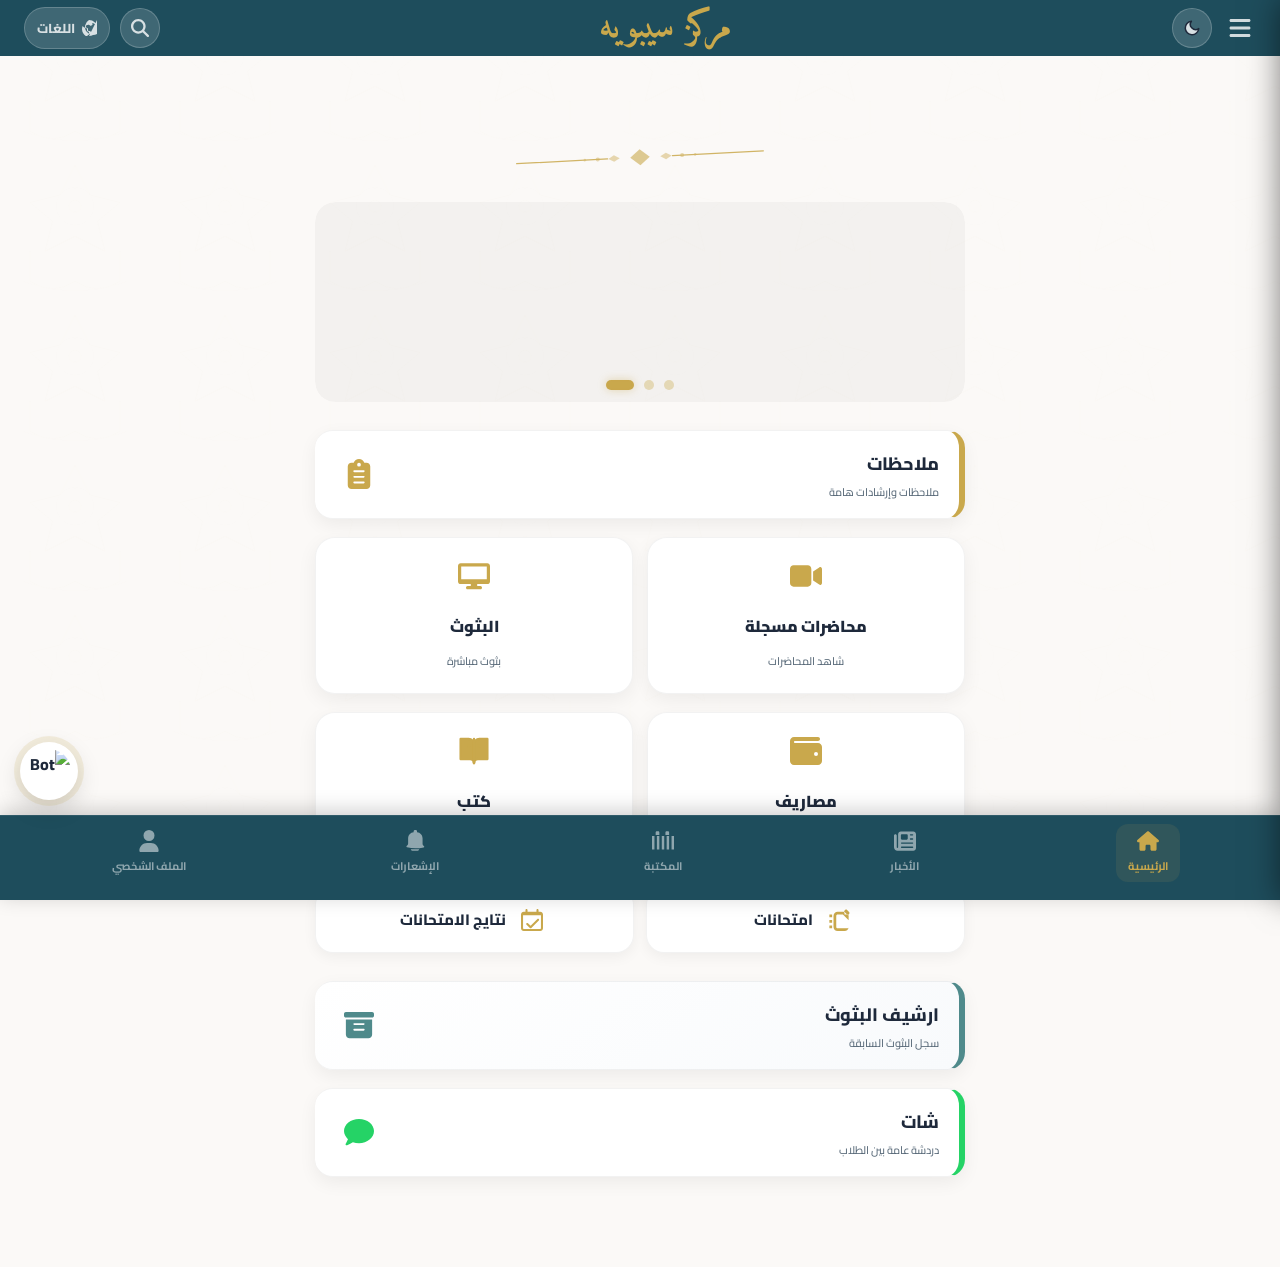
==== commit 19a8349e: "Rename main (2).html to main.html" ====
--- a/main.html
+++ b/main.html
@@ -93,7 +93,6 @@
 main{max-width:650px;width:92%;margin:35px auto 10px auto;display:flex;flex-direction:column;gap:18px;position:relative;z-index:1}
 .welcome-section{display:flex;flex-direction:column;align-items:center;gap:8px;margin-bottom:5px}
 .welcome-text{text-align:center;font-size:26px;font-weight:800;color:var(--welcome-color);min-height:36px}
-/* ====== خط SVG الزخرفي تحت الجملة الترحيبية ====== */
 .welcome-decor{width:260px;height:auto;max-width:90%;display:block;margin:0 auto;opacity:0.85}
 .welcome-decor .decor-line{stroke:var(--accent-gold);stroke-width:1.6;fill:none;stroke-linecap:round;stroke-linejoin:round}
 .welcome-decor .decor-diamond{fill:var(--accent-gold);opacity:0.7}
@@ -102,9 +101,9 @@
 [data-theme="dark"] .welcome-decor .decor-diamond{fill:#e2c86b}
 [data-theme="dark"] .welcome-decor .decor-dot{fill:#e2c86b}
 
-/* ====== كاروسيل 3 صور ====== */
-.carousel-container{width:100%;position:relative;margin:5px 0 10px;border-radius:20px;overflow:hidden;background:transparent;user-select:none;-webkit-user-select:none;touch-action:pan-y}
-.carousel-slides{display:flex;transition:transform .5s cubic-bezier(.4,0,.2,1);will-change:transform}
+/* ====== كاروسيل 3 صور (ثابت الاتجاه LTR لجميع اللغات) ====== */
+.carousel-container{width:100%;position:relative;margin:5px 0 10px;border-radius:20px;overflow:hidden;background:transparent;user-select:none;-webkit-user-select:none;touch-action:pan-y;direction:ltr}
+.carousel-slides{display:flex;transition:transform .5s cubic-bezier(.4,0,.2,1);will-change:transform;direction:ltr}
 .carousel-slide{min-width:100%;position:relative;cursor:pointer;text-decoration:none;height:200px;border-radius:20px;overflow:hidden;flex-shrink:0}
 .carousel-slide .slide-bg{position:absolute;top:0;left:0;width:100%;height:100%;background-size:contain;background-position:center;background-repeat:no-repeat;background-color:rgba(0,0,0,0.03);border-radius:20px}
 .carousel-dots{display:flex;justify-content:center;align-items:center;gap:10px;position:absolute;bottom:12px;left:50%;transform:translateX(-50%);z-index:5}
@@ -113,7 +112,6 @@
 .carousel-dot:hover{background:var(--accent-gold);opacity:0.8}
 @media (max-width:480px){.carousel-slide{height:170px}.carousel-dot{width:8px;height:8px}.carousel-dot.active{width:22px}}
 
-/* الزر العائم سيبا بصورة */
 .sipa-fab{position:fixed;bottom:100px;left:20px;z-index:400;width:58px;height:58px;border-radius:50%;background:#ffffff;border:none;cursor:pointer;display:flex;align-items:center;justify-content:center;box-shadow:0 8px 25px rgba(0,0,0,0.15),0 0 0 6px rgba(201,168,76,0.15);transition:all .3s cubic-bezier(.4,0,.2,1);animation:sipaFloatSlow 2.5s ease-in-out infinite;user-select:none;overflow:hidden}
 .sipa-fab:hover{transform:scale(1.08);box-shadow:0 12px 30px rgba(0,0,0,0.2),0 0 0 10px rgba(201,168,76,0.25)}
 .sipa-fab:active{transform:scale(0.94)}
@@ -121,7 +119,6 @@
 .sipa-fab .sipa-badge{position:absolute;top:-6px;right:-6px;min-width:20px;height:20px;padding:0 6px;background:var(--badge-red);color:#fff;font-size:10px;font-weight:800;border-radius:20px;display:flex;align-items:center;justify-content:center;box-shadow:0 2px 8px rgba(239,68,68,0.5);animation:badgePop .3s ease}
 .sipa-fab .sipa-badge:empty,.sipa-fab .sipa-badge[data-count="0"]{display:none}
 @keyframes sipaFloatSlow{0%,100%{transform:translateY(0)}50%{transform:translateY(-6px)}}
-/* باقي الستايلات دون تغيير */
 .menu-item{background-color:var(--bg-card);padding:16px 20px;border-radius:18px;display:flex;align-items:center;justify-content:space-between;text-decoration:none;color:var(--text-main);box-shadow:0 6px 18px rgba(0,0,0,0.06);cursor:pointer;border:1px solid var(--border-color);gap:12px;min-height:70px;flex-direction:row;border-right:6px solid var(--accent-gold);border-left:none;position:relative}
 .menu-item:hover{transform:translateY(-2px);box-shadow:0 10px 25px rgba(0,0,0,0.1)}
 .menu-item .menu-item-text{display:flex;flex-direction:column;gap:2px;flex:1}
@@ -314,7 +311,6 @@
 .chat-send-btn:hover{transform:scale(1.05)}
 .chat-send-btn:active{transform:scale(.95)}
 @media (max-width:480px){.chat-main-container{width:100%;height:calc(100vh - 56px - 80px)}.chat-msg-bubble{max-width:88%}}
-/* سيبا بانل */
 .sipa-panel{position:fixed;bottom:100px;left:20px;width:380px;max-height:65vh;min-height:450px;background:#ffffff;border-radius:28px;z-index:401;display:none;flex-direction:column;overflow:hidden;box-shadow:0 20px 50px rgba(0,0,0,0.25);border:1px solid rgba(201,168,76,0.3);animation:sipaSlideUp .35s cubic-bezier(.4,0,.2,1)}
 .sipa-panel.open{display:flex}
 @keyframes sipaSlideUp{from{opacity:0;transform:translateY(30px) scale(.92)}to{opacity:1;transform:translateY(0) scale(1)}}
@@ -385,18 +381,15 @@
     <circle cx="228" cy="20" r="1.6" class="decor-dot"/>
   </g>
 </svg></div>
-<!-- ====== كاروسيل 3 صور (تم تعديل الصور والترتيب) ====== -->
+<!-- ====== كاروسيل 3 صور (ثابت LTR لجميع اللغات) ====== -->
 <div class="carousel-container" id="carouselContainer">
-  <div class="carousel-slides" id="carouselSlides">
-    <!-- الصورة الأولى (كانت الثانية سابقاً) -->
+  <div class="carousel-slides" id="carouselSlides" dir="ltr">
     <a class="carousel-slide" href="page2.html">
       <div class="slide-bg" style="background-image: url('https://d.top4top.io/p_38286eti40.png');"></div>
     </a>
-    <!-- الصورة الثانية (كانت الأولى سابقاً) -->
     <a class="carousel-slide" href="page1.html">
       <div class="slide-bg" style="background-image: url('https://i.postimg.cc/ydYnCxYd/1534bc90-70e7-11f1-936f-2bcbf9dcfdeb-(1).png');"></div>
     </a>
-    <!-- الصورة الثالثة (بقيت كما هي مع الرابط الجديد) -->
     <a class="carousel-slide" href="page3.html">
       <div class="slide-bg" style="background-image: url('https://i.postimg.cc/xdPgZMQw/d8a8a2d0-70e8-11f1-936f-2bcbf9dcfdeb.webp');"></div>
     </a>
@@ -429,7 +422,6 @@
 <div class="search-overlay" id="searchOverlay"><div class="search-container"><div class="search-input-wrapper"><svg viewBox="0 0 512 512"><path d="M416 208c0 45.9-14.9 88.3-40 122.7L502.6 457.4c12.5 12.5 12.5 32.8 0 45.3s-32.8 12.5-45.3 0L330.7 376c-34.4 25.2-76.8 40-122.7 40C93.1 416 0 322.9 0 208S93.1 0 208 0S416 93.1 416 208zM208 352a144 144 0 1 0 0-288 144 144 0 1 0 0 288z"/></svg><input type="text" id="searchInput" placeholder="ابحث عن قسم..."></div><div class="search-results" id="searchResults"></div><div class="search-no-results" id="searchNoResults">لا توجد نتائج</div><button class="search-close-btn" id="searchCloseBtn">إغلاق</button></div></div>
 <nav class="bottom-nav"><div class="bottom-nav-item active" data-tab="home"><svg viewBox="0 0 576 512"><path d="M575.8 255.5c0 18-15 32.1-32 32.1h-32l.7 160.2c0 2.7-.2 5.4-.5 8.1V472c0 22.1-17.9 40-40 40H456c-1.1 0-2.2 0-3.3-.1-1.4 .1-2.8 .1-4.2 .1H416 392c-22.1 0-40-17.9-40-40V448 384c0-17.7-14.3-32-32-32H256c-17.7 0-32 14.3-32 32v64 24c0 22.1-17.9 40-40 40H160 128.1c-1.5 0-3-.1-4.5-.2-1.2 .1-2.4 .2-3.6 .2H104c-22.1 0-40-17.9-40-40V360c0-.9 0-1.9 .1-2.8V287.6H32c-18 0-32-14-32-32.1 0-9 3-17 10-24L266.4 8c7-7 15-8 22-8s15 2 21 7L564.8 231.5c8 7 12 15 11 24z"/></svg><span id="nav-home-text">الرئيسية</span></div><div class="bottom-nav-item" data-tab="news"><svg viewBox="0 0 512 512"><path d="M96 96c0-35.3 28.7-64 64-64H448c35.3 0 64 28.7 64 64V416c0 35.3-28.7 64-64 64H80c-44.2 0-80-35.8-80-80V128c0-17.7 14.3-32 32-32s32 14.3 32 32V400c0 8.8 7.2 16 16 16s16-7.2 16-16V96zm64 24v80c0 13.3 10.7 24 24 24H296c13.3 0 24-10.7 24-24V120c0-13.3-10.7-24-24-24H184c-13.3 0-24 10.7-24 24zm208-8c0 8.8 7.2 16 16 16h48c8.8 0 16-7.2 16-16s-7.2-16-16-16H384c-8.8 0-16 7.2-16 16zm0 96c0 8.8 7.2 16 16 16h48c8.8 0 16-7.2 16-16s-7.2-16-16-16H384c-8.8 0-16 7.2-16 16zM160 304c0 8.8 7.2 16 16 16H432c8.8 0 16-7.2 16-16s-7.2-16-16-16H176c-8.8 0-16 7.2-16 16zm0 96c0 8.8 7.2 16 16 16H432c8.8 0 16-7.2 16-16s-7.2-16-16-16H176c-8.8 0-16 7.2-16 16z"/></svg><span id="nav-news-text">الأخبار</span></div><div class="bottom-nav-item" data-tab="library"><svg viewBox="0 0 576 512"><path d="M128 0C110.3 0 96 14.3 96 32V96h96V32c0-17.7-14.3-32-32-32H128zM0 128H64V480H0V128zm128 0h64V480H128V128zM384 0c-17.7 0-32 14.3-32 32V96h96V32c0-17.7-14.3-32-32-32H384zM256 128h64V480H256V128zm128 0h64V480H384V128zM576 128H512V480h64V128z"/></svg><span id="nav-library-text">المكتبة</span></div><div class="bottom-nav-item" data-tab="notifications"><svg viewBox="0 0 448 512"><path d="M224 0c-17.7 0-32 14.3-32 32V49.9C119 56 64 117.6 64 192v121.6c0 14.7-5.9 28.9-16.3 39.3l-19 19C19.5 381 24.5 398 37.5 401.4C100.8 418.1 166.7 424 233.1 424c65.4 0 130.3-5.7 192.5-19.1c12.9-2.8 18-19.4 9.1-28.3l-18.3-18.3c-10.4-10.4-16.3-24.6-16.3-39.3V192c0-74.4-55-136-128-142.1V32c0-17.7-14.3-32-32-32zM128 448c0 17.7 14.3 32 32 32h128c17.7 0 32-14.3 32-32H128z"/></svg><span id="nav-notifications-text">الإشعارات</span></div><div class="bottom-nav-item" data-tab="profile"><svg viewBox="0 0 448 512"><path d="M224 256A128 128 0 1 0 224 0a128 128 0 1 0 0 256zm-45.7 48C79.8 304 0 383.8 0 482.3C0 498.7 13.3 512 29.7 512H418.3c16.4 0 29.7-13.3 29.7-29.7C448 383.8 368.2 304 269.7 304H178.3z"/></svg><span id="nav-profile-text">الملف الشخصي</span></div></nav>
 <div class="sipa-panel-overlay" id="sipaPanelOverlay"></div>
-<!-- الزر العائم بصورة اللوجو -->
 <div class="sipa-fab" id="sipaFab" title="مساعد سيبا">
   <img src="https://j.top4top.io/p_38284y44m0.png" alt="Bot" class="fab-icon-img">
   <span class="sipa-badge" id="sipaBadge" data-count="0"></span>
@@ -506,16 +498,14 @@
 function toggleNotificationAccordion(id){const card=document.getElementById('notif-'+id);if(!card)return;card.classList.toggle('expanded')}
 function changeLanguage(e){currentLang=e,localStorage.setItem('lang',e);const t=translations[e],n=getUserName();document.documentElement.lang=e,document.documentElement.dir=t.dir;const l=(e,n)=>{const l=document.getElementById(e);l&&(l.innerText=n)};l('txt-brand-title',t.brandTitle),l('currentLangText',t.langText),l('txt-nav-logout',t.navLogout),l('txt-nav-notif',t.navNotif),l('txt-menu-notes',t.menuNotes),l('txt-menu-lectures',t.menuLectures),l('txt-menu-streams',t.menuStreams),l('txt-menu-fees',t.menuFees),l('txt-menu-books',t.menuBooks),l('txt-menu-exams',t.menuExams),l('txt-menu-results',t.menuResults),l('txt-archive-streams',t.archiveStreams),l('txt-menu-chat',t.chatTitle),l('lbl-sidebar-country',t.sidebarCountry),l('txt-nav-support',t.supportText),l('notificationsPageTitleEmbedded',t.notificationsTitle),l('newsEmptyMsg',t.newsEmptyText),l('libraryEmptyMsg',t.emptyStateText),l('archiveEmptyMsg',t.emptyStateText),l('notesEmptyMsg',t.notesEmptyMsg),l('lecturesEmptyMsg',t.lecturesEmptyMsg),l('streamsEmptyMsg',t.streamsEmptyMsg),l('feesEmptyMsg',t.feesEmptyMsg),l('booksEmptyMsg',t.booksEmptyMsg),l('examsEmptyMsg',t.examsEmptyMsg),l('resultsEmptyMsg',t.resultsEmptyMsg),l('lbl-name',t.nameLabel),l('lbl-username',t.usernameLabel),l('lbl-password',t.passwordLabel),l('lbl-age',t.ageLabel),l('lbl-phone',t.phoneLabel),l('lbl-country',t.countryLabel),l('lbl-id',t.idLabel),l('profilePageTitle',t.profileTitle),l('nav-home-text',t.navHome),l('nav-news-text',t.navNews),l('nav-library-text',t.navLibrary),l('nav-notifications-text',t.navNotifications),l('nav-profile-text',t.navProfile),l('txt-chat-empty',t.chatEmptyText),document.getElementById('chatMessageInput').placeholder=t.chatPlaceholder,document.getElementById('sipaMessageInput').placeholder=t.sipaPlaceholder,updateProfileInfo(),renderNotifications(),document.getElementById('langDropdown').classList.remove('active'),startTypewriter(t.welcome,n)}
 const ALL_TAB_IDS=['notesPage','lecturesPage','streamsPage','feesPage','booksPage','examsPage','resultsPage','newsPage','libraryPage','archiveStreamsPage','publicChatPage','notificationsEmbedded','profileEmbedded'];
-let activeTab='home'; // متغير لتتبع التبويب الحالي
+let activeTab='home';
 async function loadBooks(){const e=document.getElementById('booksPage');if(!e)return;const{data:t,error:n}=await sb.from('books').select('*').order('created_at',{ascending:!0});if(n){e.innerHTML='<div class="empty-state-container">...</div>';return}const l=currentUser?.email,r=t.filter(e=>!e.email_target||e.email_target===l);if(0===r.length){e.innerHTML=`<div class="empty-state-container"><div class="empty-state-icon"><svg viewBox="0 0 24 24" fill="none" stroke="#C9A84C" stroke-width="1.8" stroke-linecap="round" stroke-linejoin="round"><path d="M2 3h6a4 4 0 0 1 4 4v14a3 3 0 0 0-3-3H2z"/><path d="M22 3h-6a4 4 0 0 0-4 4v14a3 3 0 0 1 3-3h7z"/><line x1="12" y1="3" x2="12" y2="21"/></svg></div><div class="empty-state-message" id="booksEmptyMsg">${translations[currentLang].emptyStateText}</div></div>`;return}let i='<div class="books-list">';r.forEach(e=>{const t=new Date(e.created_at),n=t.toLocaleDateString('ar-EG',{year:'numeric',month:'long',day:'numeric'}),l=t.toLocaleTimeString('ar-EG',{hour:'2-digit',minute:'2-digit'});i+=`<div class="book-card"><div class="book-icon"><svg viewBox="0 0 24 24" fill="none" stroke="currentColor" stroke-width="2" stroke-linecap="round" stroke-linejoin="round"><path d="M2 3h6a4 4 0 0 1 4 4v14a3 3 0 0 0-3-3H2z"/><path d="M22 3h-6a4 4 0 0 0-4 4v14a3 3 0 0 1 3-3h7z"/></svg></div><div class="book-info"><div class="book-title">${e.title}</div><div class="book-meta"><span>${n}</span><span>${l}</span></div><div class="book-sender">${e.sender}</div></div><a href="${e.pdf_url}" download target="_blank" rel="noopener noreferrer" class="lecture-btn">${translations[currentLang].bookAction}</a></div>`}),i+='</div>',e.innerHTML=i}
 async function loadLibrary(){const e=document.getElementById('libraryPage');if(!e)return;const{data:t,error:n}=await sb.from('library').select('*').order('created_at',{ascending:!0});if(n){e.innerHTML='<div class="empty-state-container">...</div>';return}const l=currentUser?.email,r=t.filter(e=>!e.email_target||e.email_target===l);if(0===r.length){e.innerHTML=`<div class="empty-state-container"><div class="empty-state-icon"><svg viewBox="0 0 576 512"><path d="M128 0C110.3 0 96 14.3 96 32V96h96V32c0-17.7-14.3-32-32-32H128zM0 128H64V480H0V128zm128 0h64V480H128V128zM384 0c-17.7 0-32 14.3-32 32V96h96V32c0-17.7-14.3-32-32-32H384zM256 128h64V480H256V128zm128 0h64V480H384V128zM576 128H512V480h64V128z"/></svg></div><div class="empty-state-message" id="libraryEmptyMsg">${translations[currentLang].emptyStateText}</div></div>`;return}let i='<div class="books-list">';r.forEach(e=>{const t=new Date(e.created_at),n=t.toLocaleDateString('ar-EG',{year:'numeric',month:'long',day:'numeric'}),l=t.toLocaleTimeString('ar-EG',{hour:'2-digit',minute:'2-digit'});i+=`<div class="book-card"><div class="book-icon"><svg viewBox="0 0 24 24" fill="none" stroke="currentColor" stroke-width="2" stroke-linecap="round" stroke-linejoin="round"><path d="M2 3h6a4 4 0 0 1 4 4v14a3 3 0 0 0-3-3H2z"/><path d="M22 3h-6a4 4 0 0 0-4 4v14a3 3 0 0 1 3-3h7z"/></svg></div><div class="book-info"><div class="book-title">${e.title}</div><div class="book-meta"><span>${n}</span><span>${l}</span></div><div class="book-sender">${e.sender}</div></div><a href="${e.pdf_url}" download target="_blank" rel="noopener noreferrer" class="btn-download"><svg viewBox="0 0 24 24" fill="none" stroke="currentColor" stroke-width="2"><path d="M21 15v4a2 2 0 0 1-2 2H5a2 2 0 0 1-2-2v-4"></path><polyline points="7 10 12 15 17 10"></polyline><line x1="12" y1="15" x2="12" y2="3"></line></svg> ${translations[currentLang].libraryDownload}</a></div>`}),i+='</div>',e.innerHTML=i}
 async function loadStreams(){const e=document.getElementById('streamsPage');if(!e)return;const{data:t,error:n}=await sb.from('streams').select('*').order('created_at',{ascending:!0});if(n){e.innerHTML='<div class="empty-state-container">...</div>';return}const l=currentUser?.email,r=t.filter(e=>!e.email_target||e.email_target===l);if(0===r.length){e.innerHTML=`<div class="empty-state-container"><div class="empty-state-icon"><svg viewBox="0 0 640 512"><path d="M54.2 2h531.6C615.9 2 640 26.1 640 56.2v307.6c0 30.1-24.1 54.2-54.2 54.2H384v40h64c17.7 0 32 14.3 32 32s-14.3 32-32 32H192c-17.7 0-32-14.3-32-32s14.3-32 32-32h64v-40H54.2C24.1 418 0 393.9 0 363.8V56.2C0 26.1 24.1 2 54.2 2zM64 64v256h512V64H64z"/></svg></div><div class="empty-state-message" id="streamsEmptyMsg">${translations[currentLang].emptyStateText}</div></div>`;return}let i='<div class="streams-list">';r.forEach(e=>{const t=new Date(e.created_at),n=t.toLocaleDateString('ar-EG',{year:'numeric',month:'long',day:'numeric'}),l=t.toLocaleTimeString('ar-EG',{hour:'2-digit',minute:'2-digit'});i+=`<div class="stream-card"><div class="stream-icon"><svg viewBox="0 0 24 24" fill="none" stroke="currentColor" stroke-width="2"><rect x="2" y="6" width="20" height="12" rx="2"/><line x1="12" y1="2" x2="12" y2="6"/><line x1="12" y1="18" x2="12" y2="22"/></svg></div><div class="stream-info"><div class="stream-title">${e.title}</div><div class="stream-meta"><span>${n}</span><span>${l}</span></div><div class="stream-sender">${e.sender}</div></div><a href="stream.html?id=${e.id}" class="btn-join">${translations[currentLang].streamJoin}</a></div>`}),i+='</div>',e.innerHTML=i}
 async function loadNotes(){const e=document.getElementById('notesPage');if(!e)return;const{data:t,error:n}=await sb.from('notes').select('*').order('created_at',{ascending:!0});if(n){e.innerHTML='<div class="empty-state-container">...</div>';return}const l=currentUser?.email,r=t.filter(e=>!e.email_target||e.email_target===l);if(0===r.length){e.innerHTML=`<div class="empty-state-container"><div class="empty-state-icon"><svg viewBox="0 0 384 512"><path d="M192 0c-41.8 0-77.4 26.7-90.5 64H64C28.7 64 0 92.7 0 128V448c0 35.3 28.7 64 64 64H320c35.3 0 64-28.7 64-64V128c0-35.3-28.7-64-64-64H282.5C269.4 26.7 233.8 0 192 0zm0 64a32 32 0 1 1 0 64 32 32 0 1 1 0-64zM112 192H272c8.8 0 16 7.2 16 16s-7.2 16-16 16H112c-8.8 0-16-7.2-16-16s7.2-16 16-16zm0 96H272c8.8 0 16 7.2 16 16s-7.2 16-16 16H112c-8.8 0-16-7.2-16-16s7.2-16 16-16zm0 96H272c8.8 0 16 7.2 16 16s-7.2 16-16 16H112c-8.8 0-16-7.2-16-16s7.2-16 16-16z"/></svg></div><div class="empty-state-message" id="notesEmptyMsg">${translations[currentLang].emptyStateText}</div></div>`;return}let i='<div class="notes-list-new">';r.forEach(e=>{const t=new Date(e.created_at),n=t.toLocaleDateString('ar-EG',{year:'numeric',month:'long',day:'numeric'}),l=t.toLocaleTimeString('ar-EG',{hour:'2-digit',minute:'2-digit'});i+=`<div class="note-card-new"><div class="note-card-ornament"><svg viewBox="0 0 512 512"><path d="M256 512A256 256 0 1 0 256 0a256 256 0 1 0 0 512zM369 209L241 337c-9.4 9.4-24.6 9.4-33.9 0l-64-64c-9.4-9.4-9.4-24.6 0-33.9s24.6-9.4 33.9 0l47 47L335 175c9.4-9.4 24.6-9.4 33.9 0s9.4 24.6 0 33.9z"/></svg></div><div class="note-card-header"><div class="note-card-icon-wrap"><svg viewBox="0 0 384 512"><path d="M192 0c-41.8 0-77.4 26.7-90.5 64H64C28.7 64 0 92.7 0 128V448c0 35.3 28.7 64 64 64H320c35.3 0 64-28.7 64-64V128c0-35.3-28.7-64-64-64H282.5C269.4 26.7 233.8 0 192 0zm0 64a32 32 0 1 1 0 64 32 32 0 1 1 0-64zM112 192H272c8.8 0 16 7.2 16 16s-7.2 16-16 16H112c-8.8 0-16-7.2-16-16s7.2-16 16-16zm0 96H272c8.8 0 16 7.2 16 16s-7.2 16-16 16H112c-8.8 0-16-7.2-16-16s7.2-16 16-16zm0 96H272c8.8 0 16 7.2 16 16s-7.2 16-16 16H112c-8.8 0-16-7.2-16-16s7.2-16 16-16z"/></svg></div><div class="note-card-header-info"><div class="note-card-title-new">${e.title}</div><div class="note-card-date-new"><svg viewBox="0 0 448 512"><path d="M152 24c0-13.3-10.7-24-24-24s-24 10.7-24 24V64H64C28.7 64 0 92.7 0 128V448c0 35.3 28.7 64 64 64H448c35.3 0 64-28.7 64-64V128c0-35.3-28.7-64-64-64H408V24c0-13.3-10.7-24-24-24s-24 10.7-24 24V64H152V24z"/></svg> ${n} - ${l}</div></div></div><div class="note-card-sender-badge"><svg viewBox="0 0 448 512"><path d="M224 256A128 128 0 1 0 224 0a128 128 0 1 0 0 256zm-45.7 48C79.8 304 0 383.8 0 482.3C0 498.7 13.3 512 29.7 512H418.3c16.4 0 29.7-13.3 29.7-29.7C448 383.8 368.2 304 269.7 304H178.3z"/></svg> ${e.sender}</div><div class="note-card-body-preview">${e.body}</div><div class="note-card-actions"><button class="btn-view-note-new" onclick="openNoteDetail('${e.title.replace(/'/g,"\\'")}','${e.body.replace(/'/g,"\\'").replace(/\n/g,"\\n")}','${e.sender.replace(/'/g,"\\'")}','${n} ${l}')">${translations[currentLang].viewFullNote}</button><button class="btn-share-note" title="${translations[currentLang].shareNote}"><svg viewBox="0 0 448 512"><path d="M352 320c-22.6 0-42.8 9.6-57.2 24.8l-139.5-69.7c1.3-5.1 1.9-10.4 1.9-15.9s-.6-10.8-1.9-15.9l139.5-69.7c14.4 15.2 34.6 24.8 57.2 24.8c44.2 0 80-35.8 80-80s-35.8-80-80-80s-80 35.8-80 80c0 5.5 .6 10.8 1.9 15.9L194.5 203.2c-14.4-15.2-34.6-24.8-57.2-24.8c-44.2 0-80 35.8-80 80s35.8 80 80 80c22.6 0 42.8-9.6 57.2-24.8l139.5 69.7c-1.3 5.1-1.9 10.4-1.9 15.9c0 44.2 35.8 80 80 80s80-35.8 80-80s-35.8-80-80-80z"/></svg></button></div></div>`}),i+='</div>',e.innerHTML=i}
 async function loadLectures(){const e=document.getElementById('lecturesPage');if(!e)return;const{data:t,error:n}=await sb.from('lectures').select('*').order('created_at',{ascending:!0});if(n||!t||0===t.length){e.innerHTML='<div class="empty-state-container"><div class="empty-state-icon"><svg viewBox="0 0 576 512"><path d="M0 128C0 92.7 28.7 64 64 64H320c35.3 0 64 28.7 64 64V384c0 35.3-28.7 64-64 64H64c-35.3 0-64-28.7-64-64V128z"/></svg></div><div class="empty-state-message" id="lecturesEmptyMsg">لا توجد محاضرات</div></div>';return}const l=currentUser?.email,r=t.filter(t=>!t.email_target||t.email_target===l);if(0===r.length){e.innerHTML=`<div class="empty-state-container"><div class="empty-state-icon"><svg viewBox="0 0 576 512"><path d="M0 128C0 92.7 28.7 64 64 64H320c35.3 0 64 28.7 64 64V384c0 35.3-28.7 64-64 64H64c-35.3 0-64-28.7-64-64V128z"/></svg></div><div class="empty-state-message" id="lecturesEmptyMsg">${translations[currentLang].emptyStateText}</div></div>`;return}let i='<div class="lectures-list">';r.forEach(t=>{const n=new Date(t.created_at),l=n.toLocaleDateString('ar-EG',{year:'numeric',month:'long',day:'numeric'}),o=n.toLocaleTimeString('ar-EG',{hour:'2-digit',minute:'2-digit'}),a=translations[currentLang];i+=`<div class="lecture-card"><img class="lecture-banner" src="${t.banner_url}" alt="${t.title}"><div class="lecture-content"><div class="lecture-title">${t.title}</div><div class="lecture-meta"><svg viewBox="0 0 448 512"><path d="M152 24c0-13.3-10.7-24-24-24s-24 10.7-24 24V64H64C28.7 64 0 92.7 0 128V448c0 35.3 28.7 64 64 64H448c35.3 0 64-28.7 64-64V128c0-35.3-28.7-64-64-64H408V24c0-13.3-10.7-24-24-24s-24 10.7-24 24V64H152V24z"/></svg> ${l} | ${o}<span style="margin-right:8px;">⏱ ${t.duration||'--'} ${a.minutes}</span></div><span class="lecture-status ${'paid'===t.status?'paid':''}">${'paid'===t.status?a.lecturePaid:a.lectureFree}</span><a href="lecture.html?id=${t.id}" class="lecture-btn">${a.lectureOpen}</a></div></div>`}),i+='</div>',e.innerHTML=i}
-function switchTab(e,t=!0){document.getElementById('mainContent').style.display='none',ALL_TAB_IDS.forEach(e=>document.getElementById(e).classList.remove('active')),document.querySelectorAll('.bottom-nav-item').forEach(e=>e.classList.remove('active'));const n=document.querySelector(`.bottom-nav-item[data-tab="${e}"]`);n&&n.classList.add('active');const l={home:()=>{document.getElementById('mainContent').style.display='flex'},notes:()=>{document.getElementById('notesPage').classList.add('active'),loadNotes()},lectures:()=>{document.getElementById('lecturesPage').classList.add('active'),loadLectures()},streams:()=>{document.getElementById('streamsPage').classList.add('active'),loadStreams()},fees:'feesPage',books:()=>{document.getElementById('booksPage').classList.add('active'),loadBooks()},exams:'examsPage',results:'resultsPage',news:'newsPage',library:()=>{document.getElementById('libraryPage').classList.add('active'),loadLibrary()},archiveStreams:'archiveStreamsPage',publicChat:()=>{document.getElementById('publicChatPage').classList.add('active'),initPublicChat()},notifications:()=>{document.getElementById('notificationsEmbedded').classList.add('active'),renderNotifications()},profile:()=>{document.getElementById('profileEmbedded').classList.add('active'),updateProfileInfo()}},r=l[e];'function'==typeof r?r():r&&document.getElementById(r).classList.add('active'),t&&(history.pushState({tab:e},'','home'===e?window.location.pathname+window.location.search:`#${e}`));// تحديث التبويب الحالي والتحكم في زر البوت
-activeTab=e;updateFabVisibility()}
+function switchTab(e,t=!0){document.getElementById('mainContent').style.display='none',ALL_TAB_IDS.forEach(e=>document.getElementById(e).classList.remove('active')),document.querySelectorAll('.bottom-nav-item').forEach(e=>e.classList.remove('active'));const n=document.querySelector(`.bottom-nav-item[data-tab="${e}"]`);n&&n.classList.add('active');const l={home:()=>{document.getElementById('mainContent').style.display='flex'},notes:()=>{document.getElementById('notesPage').classList.add('active'),loadNotes()},lectures:()=>{document.getElementById('lecturesPage').classList.add('active'),loadLectures()},streams:()=>{document.getElementById('streamsPage').classList.add('active'),loadStreams()},fees:'feesPage',books:()=>{document.getElementById('booksPage').classList.add('active'),loadBooks()},exams:'examsPage',results:'resultsPage',news:'newsPage',library:()=>{document.getElementById('libraryPage').classList.add('active'),loadLibrary()},archiveStreams:'archiveStreamsPage',publicChat:()=>{document.getElementById('publicChatPage').classList.add('active'),initPublicChat()},notifications:()=>{document.getElementById('notificationsEmbedded').classList.add('active'),renderNotifications()},profile:()=>{document.getElementById('profileEmbedded').classList.add('active'),updateProfileInfo()}},r=l[e];'function'==typeof r?r():r&&document.getElementById(r).classList.add('active'),t&&(history.pushState({tab:e},'','home'===e?window.location.pathname+window.location.search:`#${e}`));activeTab=e;updateFabVisibility()}
 const originalSwitchTab=switchTab;window.switchTab=function(e,t=!0){const n={notes:'notes',lectures:'lectures',streams:'streams',books:'books',library:'library',publicChat:'publicChat',notifications:'notifications'};if(n[e])markSectionViewed(n[e]);originalSwitchTab(e,t)};
-// دالة للتحكم في إظهار/إخفاء زر البوت العائم بناءً على التبويب الحالي وحالة بانل سيبا
 function updateFabVisibility(){const fab=document.getElementById('sipaFab');if(!fab)return;if(activeTab==='publicChat'){fab.style.display='none';}else{if(!sipaOpen){fab.style.display='flex';}else{fab.style.display='none';}}}
 function initAvatarUpload(){const e=document.getElementById('avatarUpload'),t=document.getElementById('profileAvatarContainer'),n=document.getElementById('sidebarAvatar');n.addEventListener('click',()=>e.click()),t.addEventListener('click',()=>e.click()),e.addEventListener('change',function(t){const n=t.target.files[0];if(!n)return;const l=new FileReader();l.onload=function(e){const t=e.target.result,n=currentUser?.id||currentUser?.email;localStorage.setItem('profilePic_'+n,t),applySavedAvatar()},l.readAsDataURL(n)})}
 function openNoteDetail(e,t,n,l){document.getElementById('noteModalTitle').innerText=e,document.getElementById('noteModalBody').innerText=t,document.getElementById('noteModalSender').innerText=n,document.getElementById('noteModalDate').innerText=l,document.getElementById('noteDetailModal').classList.add('active')}
@@ -535,8 +525,7 @@
 let sipaOpen=false,sipaInitialized=false,sipaRealtimeChannel=null;
 const BOT_AVATAR='https://j.top4top.io/p_38284y44m0.png';
 function openSipaPanel(){if(sipaOpen)return;sipaOpen=true;document.getElementById('sipaPanel').classList.add('open');document.getElementById('sipaPanelOverlay').classList.add('show');document.getElementById('sipaFab').style.display='none';document.body.classList.add('sipa-open');if(!sipaInitialized){initSipaBot();sipaInitialized=true}else{scrollSipaToBottom()}}
-function closeSipaPanel(){sipaOpen=false;document.getElementById('sipaPanel').classList.remove('open');document.getElementById('sipaPanelOverlay').classList.remove('show');document.body.classList.remove('sipa-open');markSectionViewed('sipa');// تحديث ظهور الزر حسب التبويب الحالي
-updateFabVisibility()}
+function closeSipaPanel(){sipaOpen=false;document.getElementById('sipaPanel').classList.remove('open');document.getElementById('sipaPanelOverlay').classList.remove('show');document.body.classList.remove('sipa-open');markSectionViewed('sipa');updateFabVisibility()}
 function initSipaBot(){const area=document.getElementById('sipaMessagesArea');area.innerHTML='';showSipaTyping().then(()=>{const t=translations[currentLang];addSipaBotMsg(t.sipaWelcome);setTimeout(()=>{addSipaFAQBlock(t.sipaQ1,t.sipaA1)},500);setTimeout(()=>{addSipaFAQBlock(t.sipaQ2,t.sipaA2)},2200);setTimeout(()=>{addSipaFAQBlock(t.sipaQ3,t.sipaA3)},3900);setTimeout(()=>{addSipaFAQBlock(t.sipaQ4,t.sipaA4)},5600);setTimeout(()=>{loadSipaHistory()},7000)});document.getElementById('sipaMessageInput').addEventListener('keydown',function(e){if('Enter'===e.key&&!e.shiftKey){e.preventDefault();sendSipaMessage()}});setupSipaRealtime()}
 function showSipaTyping(){return new Promise(resolve=>{const area=document.getElementById('sipaMessagesArea');const typingDiv=document.createElement('div');typingDiv.className='sipa-typing-indicator';typingDiv.id='sipaTypingIndicator';typingDiv.innerHTML='<span></span><span></span><span></span>';area.appendChild(typingDiv);scrollSipaToBottom();setTimeout(()=>{typingDiv.remove();resolve()},1200)})}
 function addSipaBotMsg(text,isReply=false){const area=document.getElementById('sipaMessagesArea');const msgDiv=document.createElement('div');msgDiv.className='sipa-msg bot-msg';if(isReply)msgDiv.setAttribute('data-reply','true');const now=new Date();const time=now.toLocaleTimeString('ar-EG',{hour:'2-digit',minute:'2-digit'});msgDiv.innerHTML=`<img src="${BOT_AVATAR}" class="sipa-msg-avatar" alt="Bot"><div><div class="msg-bubble">${text}</div><div class="msg-time">${time}</div></div>`;area.appendChild(msgDiv);scrollSipaToBottom()}
@@ -548,22 +537,20 @@
 function setupSipaRealtime(){if(sipaRealtimeChannel)return;sipaRealtimeChannel=sb.channel('sipa-replies').on('postgres_changes',{event:'UPDATE',schema:'public',table:'support_messages',filter:`user_email=eq.${currentUser?.email}`},payload=>{const newData=payload.new;if(newData.reply&&sipaOpen){const area=document.getElementById('sipaMessagesArea');const existingReplies=area.querySelectorAll('.sipa-msg.bot-msg[data-reply]');const alreadyShown=[...existingReplies].some(el=>el.querySelector('.msg-bubble')?.textContent===newData.reply);if(!alreadyShown){addSipaBotMsg(newData.reply,true);updateBadgeCount('sipa',1)}}}).subscribe()}
 function scrollSipaToBottom(){const area=document.getElementById('sipaMessagesArea');setTimeout(()=>{if(area)area.scrollTop=area.scrollHeight},100)}
 
-/* ====== كود الكاروسيل الجديد (3 صور متحركة) ====== */
+/* ====== كود الكاروسيل (ثابت الاتجاه LTR لجميع اللغات) ====== */
 let carouselCurrent=0,carouselTotal=3,carouselInterval=null,carouselPaused=false;
 let touchStartX=0,touchEndX=0;
 function initCarousel(){const slides=document.getElementById('carouselSlides');const dots=document.getElementById('carouselDots').querySelectorAll('.carousel-dot');carouselTotal=dots.length;
-function goToSlide(index,instant=false){carouselCurrent=index;slides.style.transition=instant?'none':'transform .5s cubic-bezier(.4,0,.2,1)';slides.style.transform=`translateX(${carouselCurrent*100}%)`;dots.forEach((d,i)=>{d.classList.toggle('active',i===carouselCurrent)})}
+function goToSlide(index,instant=false){carouselCurrent=index;slides.style.transition=instant?'none':'transform .5s cubic-bezier(.4,0,.2,1)';slides.style.transform=`translateX(-${carouselCurrent*100}%)`;dots.forEach((d,i)=>{d.classList.toggle('active',i===carouselCurrent)})}
 function nextSlide(){carouselCurrent=(carouselCurrent+1)%carouselTotal;goToSlide(carouselCurrent)}
 function prevSlide(){carouselCurrent=(carouselCurrent-1+carouselTotal)%carouselTotal;goToSlide(carouselCurrent)}
 carouselInterval=setInterval(()=>{if(!carouselPaused)nextSlide()},4000);
 dots.forEach(dot=>{dot.addEventListener('click',()=>{const idx=parseInt(dot.getAttribute('data-index'));goToSlide(idx);clearInterval(carouselInterval);carouselInterval=setInterval(()=>{if(!carouselPaused)nextSlide()},4000)})});
-/* دعم السحب باللمس */
 const container=document.getElementById('carouselContainer');
-container.addEventListener('touchstart',e=>{touchStartX=e.touches[0].clientX;carouselPaused=true}, {passive:true});
+container.addEventListener('touchstart',e=>{touchStartX=e.touches[0].clientX;carouselPaused=true},{passive:true});
 container.addEventListener('touchend',e=>{touchEndX=e.changedTouches[0].clientX;const diff=touchStartX-touchEndX;if(Math.abs(diff)>50){if(diff>0)nextSlide();else prevSlide();clearInterval(carouselInterval);carouselInterval=setInterval(()=>{if(!carouselPaused)nextSlide()},4000)}carouselPaused=false});
 container.addEventListener('mouseenter',()=>{carouselPaused=true});
 container.addEventListener('mouseleave',()=>{carouselPaused=false})}
-/* نهاية كود الكاروسيل */
 
 document.addEventListener('DOMContentLoaded',()=>{document.getElementById('sipaFab').addEventListener('click',openSipaPanel);document.getElementById('sipaCloseBtn').addEventListener('click',closeSipaPanel);document.getElementById('sipaPanelOverlay').addEventListener('click',closeSipaPanel);initCarousel()});
 window.addEventListener('DOMContentLoaded',()=>{if(!currentUser)return void(window.location.href='index.html');document.documentElement.setAttribute('data-theme',localStorage.getItem('theme')||'light'),currentLang=localStorage.getItem('lang')||'ar',document.documentElement.lang=currentLang,changeLanguage(currentLang),initAvatarUpload(),initBadgeSystem();history.replaceState({tab:'home'},'',window.location.pathname+window.location.search),window.addEventListener('popstate',function(e){e.state&&e.state.tab?switchTab(e.state.tab,!1):switchTab('home',!1)});const e=window.location.hash.substring(1);e&&(ALL_TAB_IDS.includes(e+'Page')||['notifications','profile','home'].includes(e))&&switchTab(e,!1),document.getElementById('searchBtn').addEventListener('click',e=>{e.stopPropagation(),document.getElementById('searchOverlay').classList.add('active'),document.getElementById('searchInput').focus()}),document.getElementById('searchCloseBtn').addEventListener('click',()=>document.getElementById('searchOverlay').classList.remove('active')),document.getElementById('searchOverlay').addEventListener('click',function(e){e.target===this&&this.classList.remove('active')}),document.getElementById('searchInput').addEventListener('input',function(){const e=this.value.trim().toLowerCase(),t=currentLang,n=document.getElementById('searchResults'),l=document.getElementById('searchNoResults');if(!e)return n.innerHTML='',n.classList.remove('has-results'),void l.classList.remove('show');const r=[{ar:'ملاحظات',en:'Notes',ru:'Заметки',ms:'Nota',tab:'notes'},{ar:'محاضرات مسجلة',en:'Recorded Lectures',ru:'Записи лекций',ms:'Kuliah Dirakam',tab:'lectures'},{ar:'البثوث',en:'Live Streams',ru:'Прямые трансляции',ms:'Siaran Langsung',tab:'streams'},{ar:'مصاريف',en:'Tuition Fees',ru:'Оплата обучения',ms:'Yuran Pengajian',tab:'fees'},{ar:'كتب',en:'Textbooks',ru:'Учебники',ms:'Buku Teks',tab:'books'},{ar:'امتحانات',en:'Exams',ru:'Экзамены',ms:'Peperiksaan',tab:'exams'},{ar:'نتايج الامتحانات',en:'Exam Results',ru:'Результаты',ms:'Keputusan',tab:'results'},{ar:'ارشيف البثوث',en:'Stream Archive',ru:'Архив трансляций',ms:'Arkib Siaran',tab:'archiveStreams'}].filter(n=>(n[t]?.toLowerCase()||'').includes(e));if(!r.length)return n.innerHTML='',n.classList.remove('has-results'),void l.classList.add('show');l.classList.remove('show');let i='';r.forEach(e=>i+=`<div class="search-result-item" onclick="document.getElementById('searchOverlay').classList.remove('active');switchTab('${e.tab}');"><div class="result-icon"><svg viewBox="0 0 512 512"><path d="M416 208c0 45.9-14.9 88.3-40 122.7L502.6 457.4c12.5 12.5 12.5 32.8 0 45.3s-32.8 12.5-45.3 0L330.7 376c-34.4 25.2-76.8 40-122.7 40C93.1 416 0 322.9 0 208S93.1 0 208 0S416 93.1 416 208zM208 352a144 144 0 1 0 0-288 144 144 0 1 0 0 288z"/></svg></div><div class="result-title">${e[t]}</div></div>`),n.innerHTML=i,n.classList.add('has-results')}),document.querySelectorAll('.bottom-nav-item').forEach(e=>e.addEventListener('click',function(){switchTab(this.dataset.tab)})),document.getElementById('themeToggleBtn').addEventListener('click',()=>{const e=document.documentElement.getAttribute('data-theme'),t='dark'===e?'light':'dark';document.documentElement.setAttribute('data-theme',t),localStorage.setItem('theme',t)}),document.getElementById('langBtn').addEventListener('click',e=>{e.stopPropagation(),document.getElementById('langDropdown').classList.toggle('active')}),document.addEventListener('click',e=>{e.target.closest('.lang-dropdown-wrapper')||document.getElementById('langDropdown').classList.remove('active')}),document.getElementById('burgerBtn').addEventListener('click',e=>{e.stopPropagation(),openMenu()}),document.getElementById('closeSidebar').addEventListener('click',closeMenu),document.getElementById('sidebarOverlay').addEventListener('click',closeMenu),document.getElementById('logoutBtn').addEventListener('click',()=>{localStorage.removeItem('sibawayhUser'),window.location.href='index.html'}),document.getElementById('notifBtn').addEventListener('click',()=>{closeMenu(),switchTab('notifications')})});
